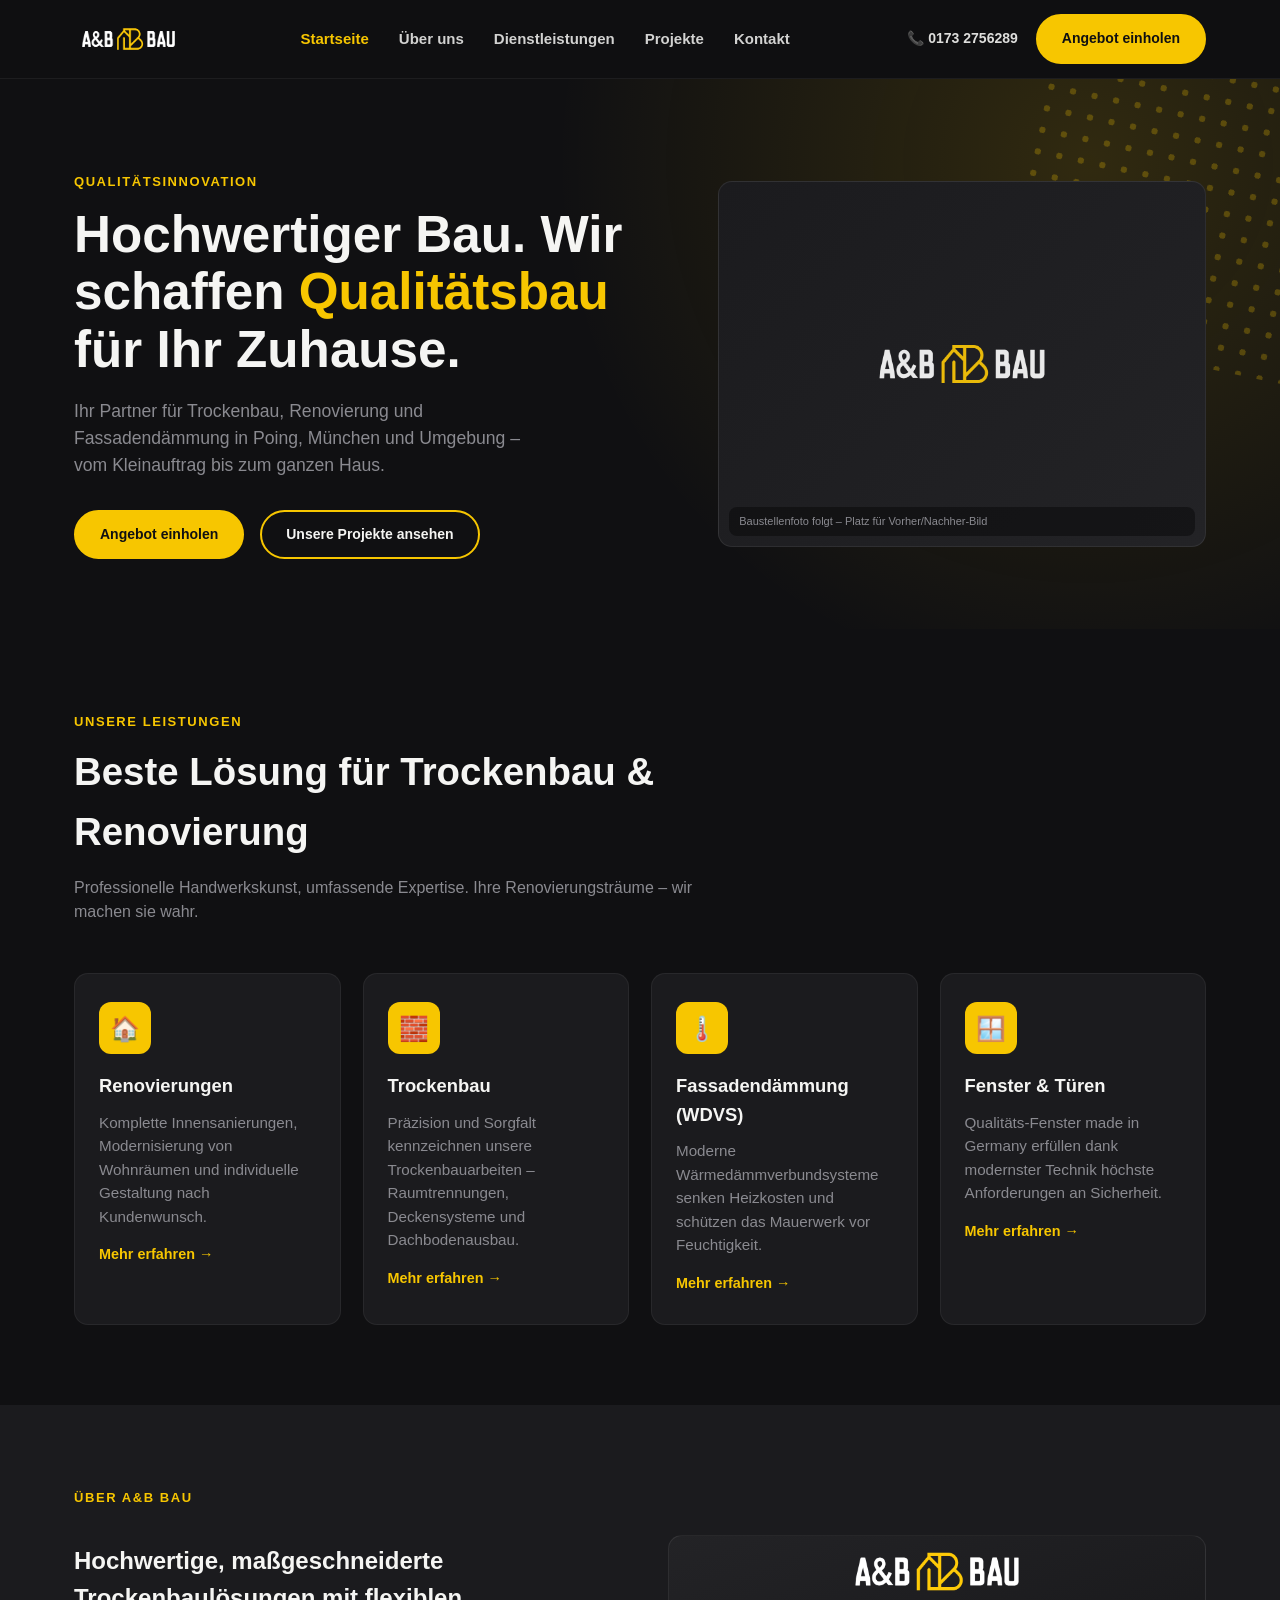
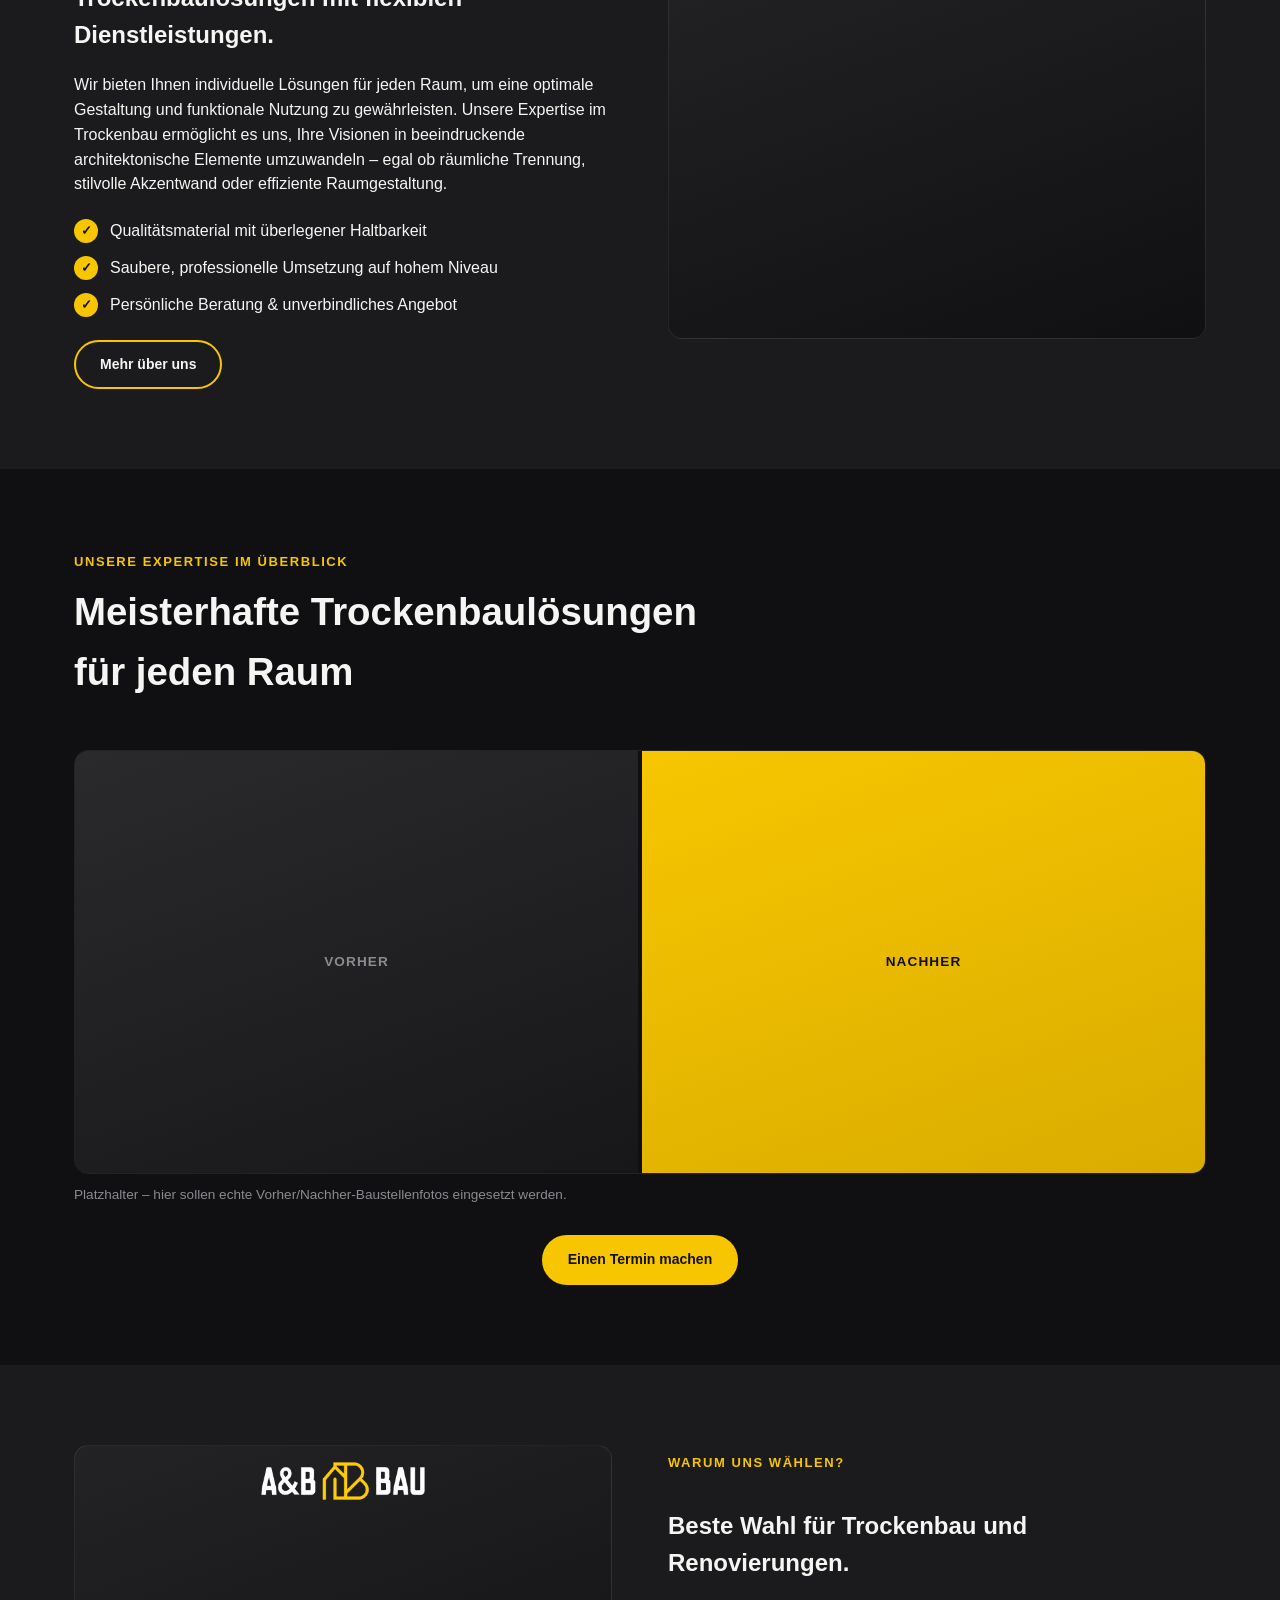
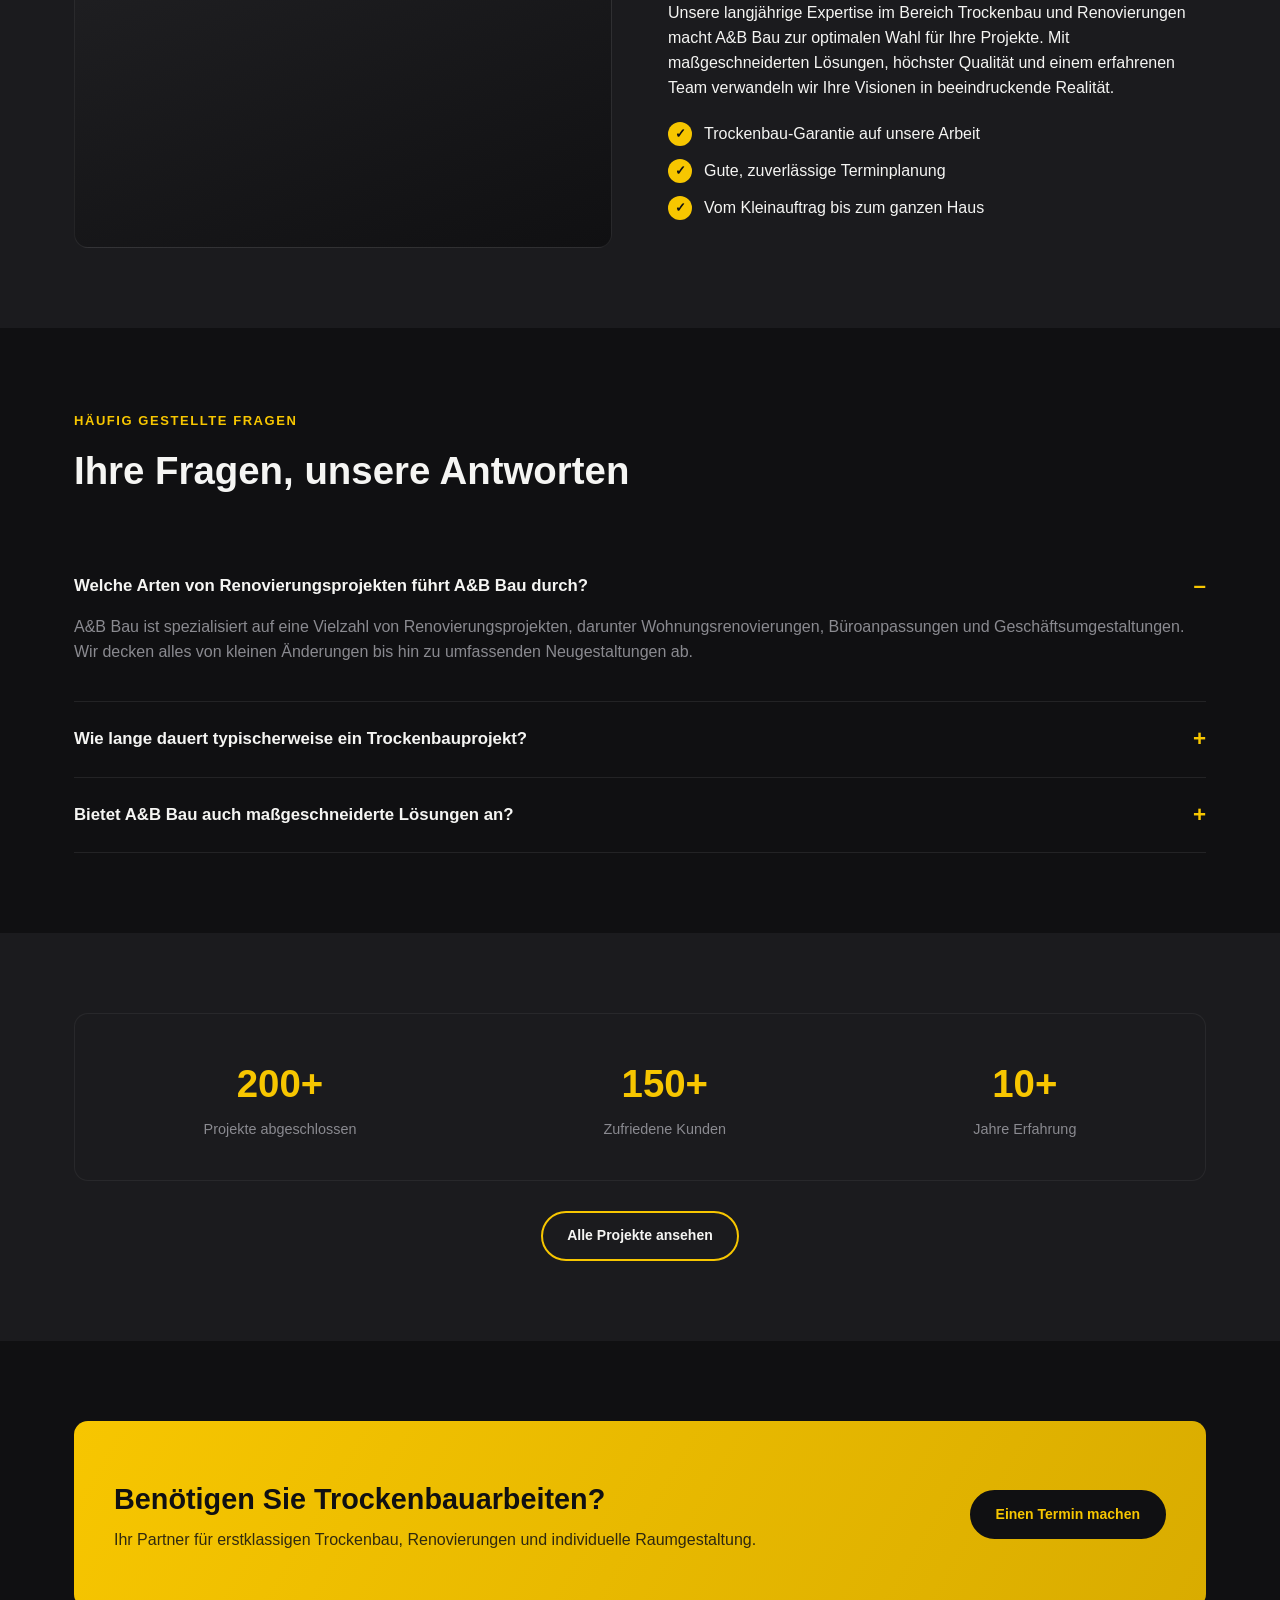
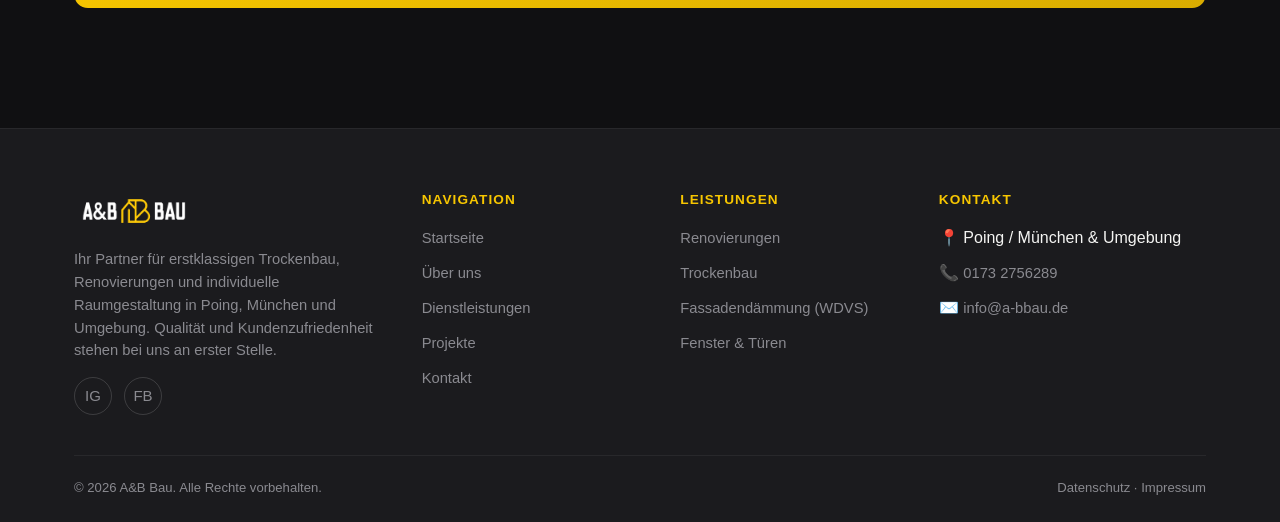
==== index.html @ 9ed43e57 "Initial website: A&B Bau relaunch (v1)" ====
<!DOCTYPE html>
<html lang="de">
<head>
<meta charset="UTF-8">
<meta name="viewport" content="width=device-width, initial-scale=1.0">
<title>A&amp;B Bau – Trockenbau, Renovierung &amp; Fassadendämmung in München &amp; Poing</title>
<meta name="description" content="A&B Bau ist Ihr Partner für Trockenbau, Renovierung und Fassadendämmung (WDVS) in Poing, München und Umgebung. Qualität, Erfahrung und zuverlässige Handwerksarbeit.">
<link rel="icon" href="assets/logo-dark.png">
<link rel="stylesheet" href="assets/style.css">
</head>
<body>

<header class="site-header">
  <div class="header-inner">
    <a class="brand" href="index.html">
      <img src="assets/logo-white.png" alt="A&B Bau Logo">
    </a>
    <nav class="main-nav">
      <a href="index.html" class="active">Startseite</a>
      <a href="ueber-uns.html">Über uns</a>
      <a href="dienstleistungen.html">Dienstleistungen</a>
      <a href="projekte.html">Projekte</a>
      <a href="kontakt.html">Kontakt</a>
    </nav>
    <div class="header-actions">
      <span class="header-phone">📞 0173 2756289</span>
      <a href="kontakt.html" class="btn btn-primary">Angebot einholen</a>
      <button class="nav-toggle" aria-label="Menü öffnen">☰</button>
    </div>
  </div>
</header>

<!-- Hero -->
<section class="hero">
  <div class="hero-dots"></div>
  <div class="container hero-grid">
    <div>
      <span class="eyebrow">Qualitätsinnovation</span>
      <h1>Hochwertiger Bau. Wir schaffen <span>Qualitätsbau</span> für Ihr Zuhause.</h1>
      <p class="lead">Ihr Partner für Trockenbau, Renovierung und Fassadendämmung in Poing, München und Umgebung – vom Kleinauftrag bis zum ganzen Haus.</p>
      <div class="hero-ctas">
        <a href="kontakt.html" class="btn btn-primary">Angebot einholen</a>
        <a href="projekte.html" class="btn btn-outline">Unsere Projekte ansehen</a>
      </div>
    </div>
    <div class="hero-visual">
      <img class="placeholder-icon" src="assets/logo-white.png" alt="A&B Bau">
      <div class="photo-note">Baustellenfoto folgt – Platz für Vorher/Nachher-Bild</div>
    </div>
  </div>
</section>

<!-- Leistungen -->
<section>
  <div class="container">
    <div class="section-head">
      <span class="eyebrow">Unsere Leistungen</span>
      <h2>Beste Lösung für Trockenbau &amp; Renovierung</h2>
      <p>Professionelle Handwerkskunst, umfassende Expertise. Ihre Renovierungsträume – wir machen sie wahr.</p>
    </div>
    <div class="services-grid">
      <div class="service-card">
        <div class="service-icon">🏠</div>
        <h3>Renovierungen</h3>
        <p>Komplette Innensanierungen, Modernisierung von Wohnräumen und individuelle Gestaltung nach Kundenwunsch.</p>
        <a href="dienstleistungen.html#renovierung">Mehr erfahren →</a>
      </div>
      <div class="service-card">
        <div class="service-icon">🧱</div>
        <h3>Trockenbau</h3>
        <p>Präzision und Sorgfalt kennzeichnen unsere Trockenbauarbeiten – Raumtrennungen, Deckensysteme und Dachbodenausbau.</p>
        <a href="dienstleistungen.html#trockenbau">Mehr erfahren →</a>
      </div>
      <div class="service-card">
        <div class="service-icon">🌡️</div>
        <h3>Fassadendämmung (WDVS)</h3>
        <p>Moderne Wärmedämmverbundsysteme senken Heizkosten und schützen das Mauerwerk vor Feuchtigkeit.</p>
        <a href="dienstleistungen.html#wdvs">Mehr erfahren →</a>
      </div>
      <div class="service-card">
        <div class="service-icon">🪟</div>
        <h3>Fenster &amp; Türen</h3>
        <p>Qualitäts-Fenster made in Germany erfüllen dank modernster Technik höchste Anforderungen an Sicherheit.</p>
        <a href="dienstleistungen.html#fenster-tueren">Mehr erfahren →</a>
      </div>
    </div>
  </div>
</section>

<!-- Über uns Teaser -->
<section class="alt">
  <div class="container split">
    <div>
      <span class="eyebrow">Über A&amp;B Bau</span>
      <h2>Hochwertige, maßgeschneiderte Trockenbaulösungen mit flexiblen Dienstleistungen.</h2>
      <p>Wir bieten Ihnen individuelle Lösungen für jeden Raum, um eine optimale Gestaltung und funktionale Nutzung zu gewährleisten. Unsere Expertise im Trockenbau ermöglicht es uns, Ihre Visionen in beeindruckende architektonische Elemente umzuwandeln – egal ob räumliche Trennung, stilvolle Akzentwand oder effiziente Raumgestaltung.</p>
      <ul class="checklist">
        <li>Qualitätsmaterial mit überlegener Haltbarkeit</li>
        <li>Saubere, professionelle Umsetzung auf hohem Niveau</li>
        <li>Persönliche Beratung &amp; unverbindliches Angebot</li>
      </ul>
      <a href="ueber-uns.html" class="btn btn-outline">Mehr über uns</a>
    </div>
    <div class="visual">
      <img class="placeholder-icon" style="width:36%;margin:auto;" src="assets/logo-white.png" alt="">
    </div>
  </div>
</section>

<!-- Expertise / Vorher-Nachher -->
<section>
  <div class="container">
    <div class="section-head">
      <span class="eyebrow">Unsere Expertise im Überblick</span>
      <h2>Meisterhafte Trockenbaulösungen für jeden Raum</h2>
    </div>
    <div class="before-after">
      <div class="ba-panel ba-before">Vorher</div>
      <div class="ba-panel ba-after">Nachher</div>
    </div>
    <p style="color:var(--abbau-gray); font-size:.85rem; margin-top:10px;">Platzhalter – hier sollen echte Vorher/Nachher-Baustellenfotos eingesetzt werden.</p>
    <div style="text-align:center; margin-top:30px;">
      <a href="kontakt.html" class="btn btn-primary">Einen Termin machen</a>
    </div>
  </div>
</section>

<!-- Warum uns wählen -->
<section class="alt">
  <div class="container split">
    <div class="visual">
      <img class="placeholder-icon" style="width:36%;margin:auto;" src="assets/logo-white.png" alt="">
    </div>
    <div>
      <span class="eyebrow">Warum uns wählen?</span>
      <h2>Beste Wahl für Trockenbau und Renovierungen.</h2>
      <p>Unsere langjährige Expertise im Bereich Trockenbau und Renovierungen macht A&amp;B Bau zur optimalen Wahl für Ihre Projekte. Mit maßgeschneiderten Lösungen, höchster Qualität und einem erfahrenen Team verwandeln wir Ihre Visionen in beeindruckende Realität.</p>
      <ul class="checklist">
        <li>Trockenbau-Garantie auf unsere Arbeit</li>
        <li>Gute, zuverlässige Terminplanung</li>
        <li>Vom Kleinauftrag bis zum ganzen Haus</li>
      </ul>
    </div>
  </div>
</section>

<!-- FAQ -->
<section>
  <div class="container">
    <div class="section-head">
      <span class="eyebrow">Häufig gestellte Fragen</span>
      <h2>Ihre Fragen, unsere Antworten</h2>
    </div>
    <details class="faq-item" open>
      <summary>Welche Arten von Renovierungsprojekten führt A&amp;B Bau durch?</summary>
      <p>A&amp;B Bau ist spezialisiert auf eine Vielzahl von Renovierungsprojekten, darunter Wohnungsrenovierungen, Büroanpassungen und Geschäftsumgestaltungen. Wir decken alles von kleinen Änderungen bis hin zu umfassenden Neugestaltungen ab.</p>
    </details>
    <details class="faq-item">
      <summary>Wie lange dauert typischerweise ein Trockenbauprojekt?</summary>
      <p>Die Dauer eines Trockenbauprojekts hängt von der Größe, Komplexität und den spezifischen Anforderungen ab. In der Regel können wir jedoch eine Schätzung der Zeitrahmen geben, nachdem wir Ihre Pläne und Vorstellungen besprochen haben.</p>
    </details>
    <details class="faq-item">
      <summary>Bietet A&amp;B Bau auch maßgeschneiderte Lösungen an?</summary>
      <p>Absolut. Bei A&amp;B Bau glauben wir an individuelle Lösungen, die den Bedürfnissen jedes Kunden gerecht werden. Unser erfahrenes Team arbeitet eng mit Ihnen zusammen, um Pläne zu entwickeln, die Ihren Vorstellungen und Anforderungen entsprechen.</p>
    </details>
  </div>
</section>

<!-- Stats -->
<section class="alt">
  <div class="container">
    <div class="stats-bar">
      <div class="stat"><div class="num">200+</div><div class="label">Projekte abgeschlossen</div></div>
      <div class="stat"><div class="num">150+</div><div class="label">Zufriedene Kunden</div></div>
      <div class="stat"><div class="num">10+</div><div class="label">Jahre Erfahrung</div></div>
    </div>
    <div style="text-align:center; margin-top:30px;">
      <a href="projekte.html" class="btn btn-outline">Alle Projekte ansehen</a>
    </div>
  </div>
</section>

<!-- CTA Banner -->
<section>
  <div class="container">
    <div class="cta-banner">
      <div>
        <h2>Benötigen Sie Trockenbauarbeiten?</h2>
        <p>Ihr Partner für erstklassigen Trockenbau, Renovierungen und individuelle Raumgestaltung.</p>
      </div>
      <a href="kontakt.html" class="btn btn-primary">Einen Termin machen</a>
    </div>
  </div>
</section>

<footer class="site-footer">
  <div class="container">
    <div class="footer-grid">
      <div>
        <img src="assets/logo-white.png" alt="A&B Bau" style="height:44px; margin-bottom:14px;">
        <p>Ihr Partner für erstklassigen Trockenbau, Renovierungen und individuelle Raumgestaltung in Poing, München und Umgebung. Qualität und Kundenzufriedenheit stehen bei uns an erster Stelle.</p>
        <div class="social-icons">
          <a href="https://www.instagram.com/_abbau/" target="_blank" rel="noopener" aria-label="Instagram">IG</a>
          <a href="#" target="_blank" rel="noopener" aria-label="Facebook">FB</a>
        </div>
      </div>
      <div>
        <h4>Navigation</h4>
        <ul>
          <li><a href="index.html">Startseite</a></li>
          <li><a href="ueber-uns.html">Über uns</a></li>
          <li><a href="dienstleistungen.html">Dienstleistungen</a></li>
          <li><a href="projekte.html">Projekte</a></li>
          <li><a href="kontakt.html">Kontakt</a></li>
        </ul>
      </div>
      <div>
        <h4>Leistungen</h4>
        <ul>
          <li><a href="dienstleistungen.html#renovierung">Renovierungen</a></li>
          <li><a href="dienstleistungen.html#trockenbau">Trockenbau</a></li>
          <li><a href="dienstleistungen.html#wdvs">Fassadendämmung (WDVS)</a></li>
          <li><a href="dienstleistungen.html#fenster-tueren">Fenster &amp; Türen</a></li>
        </ul>
      </div>
      <div>
        <h4>Kontakt</h4>
        <ul>
          <li>📍 Poing / München &amp; Umgebung</li>
          <li>📞 <a href="tel:01732756289">0173 2756289</a></li>
          <li>✉️ <a href="mailto:info@a-bbau.de">info@a-bbau.de</a></li>
        </ul>
      </div>
    </div>
    <div class="footer-bottom">
      <span>© 2026 A&amp;B Bau. Alle Rechte vorbehalten.</span>
      <span><a href="datenschutz.html">Datenschutz</a> · <a href="impressum.html">Impressum</a></span>
    </div>
  </div>
</footer>

<script src="assets/main.js"></script>
</body>
</html>
---- assets/style.css ----
/* A&B Bau – Website Stylesheet
   Farbwelt orientiert an Logo & Instagram (@_abbau): Anthrazit/Schwarz + Gelb */

:root {
  --abbau-yellow: #f7c600;
  --abbau-yellow-dark: #d9ac00;
  --abbau-black: #101012;
  --abbau-charcoal: #1b1b1e;
  --abbau-charcoal-2: #232326;
  --abbau-gray: #8a8a90;
  --abbau-white: #f5f5f3;
  --radius: 14px;
  --maxw: 1180px;
  font-size: 16px;
}

* { box-sizing: border-box; }

html { scroll-behavior: smooth; }

body {
  margin: 0;
  background: var(--abbau-black);
  color: var(--abbau-white);
  font-family: "Helvetica Neue", Arial, "Segoe UI", sans-serif;
  line-height: 1.55;
  -webkit-font-smoothing: antialiased;
}

img { max-width: 100%; display: block; }

a { color: inherit; text-decoration: none; }

.container {
  max-width: var(--maxw);
  margin: 0 auto;
  padding: 0 24px;
}

/* ---------- Header ---------- */
header.site-header {
  position: sticky;
  top: 0;
  z-index: 50;
  background: rgba(16, 16, 18, 0.92);
  backdrop-filter: blur(8px);
  border-bottom: 1px solid rgba(255,255,255,0.06);
}

.header-inner {
  display: flex;
  align-items: center;
  justify-content: space-between;
  padding: 14px 24px;
  max-width: var(--maxw);
  margin: 0 auto;
}

.brand { display: flex; align-items: center; gap: 10px; }
.brand img { height: 40px; width: auto; }

nav.main-nav { display: flex; align-items: center; gap: 30px; }
nav.main-nav a {
  font-size: 15px;
  font-weight: 600;
  color: var(--abbau-white);
  opacity: 0.85;
  transition: opacity .15s, color .15s;
}
nav.main-nav a:hover, nav.main-nav a.active { opacity: 1; color: var(--abbau-yellow); }

.header-actions { display: flex; align-items: center; gap: 18px; }
.header-phone { font-weight: 700; font-size: 14px; color: var(--abbau-white); opacity: .9; }

.btn {
  display: inline-flex;
  align-items: center;
  justify-content: center;
  gap: 8px;
  padding: 12px 24px;
  border-radius: 999px;
  font-weight: 700;
  font-size: 14px;
  border: 2px solid var(--abbau-yellow);
  cursor: pointer;
  transition: transform .15s ease, background .15s ease, color .15s ease;
  white-space: nowrap;
}
.btn-primary { background: var(--abbau-yellow); color: var(--abbau-black); }
.btn-primary:hover { background: var(--abbau-yellow-dark); transform: translateY(-1px); }
.btn-outline { background: transparent; color: var(--abbau-white); }
.btn-outline:hover { background: var(--abbau-yellow); color: var(--abbau-black); }

.nav-toggle {
  display: none;
  background: none;
  border: none;
  color: var(--abbau-white);
  font-size: 26px;
  cursor: pointer;
}

/* ---------- Hero ---------- */
.hero {
  position: relative;
  padding: 90px 0 70px;
  overflow: hidden;
  background:
    radial-gradient(circle at 85% 15%, rgba(247,198,0,0.14), transparent 45%),
    var(--abbau-black);
}
.hero-dots {
  position: absolute;
  right: -60px; top: -40px;
  width: 320px; height: 320px;
  background-image: radial-gradient(var(--abbau-yellow) 3px, transparent 3.5px);
  background-size: 22px 22px;
  opacity: 0.25;
  transform: rotate(12deg);
  pointer-events: none;
}
.hero-grid {
  display: grid;
  grid-template-columns: 1.1fr 0.9fr;
  gap: 48px;
  align-items: center;
}
.eyebrow {
  display: inline-block;
  color: var(--abbau-yellow);
  font-weight: 800;
  letter-spacing: .12em;
  font-size: 13px;
  text-transform: uppercase;
  margin-bottom: 14px;
}
.hero h1 {
  font-size: clamp(2.1rem, 4vw, 3.2rem);
  line-height: 1.12;
  margin: 0 0 20px;
  font-weight: 800;
}
.hero h1 span { color: var(--abbau-yellow); }
.hero p.lead { font-size: 1.1rem; color: var(--abbau-gray); max-width: 46ch; margin-bottom: 30px; }
.hero-ctas { display: flex; gap: 16px; flex-wrap: wrap; }

.hero-visual {
  position: relative;
  border-radius: var(--radius);
  overflow: hidden;
  aspect-ratio: 4/3;
  background: linear-gradient(135deg, var(--abbau-charcoal), var(--abbau-charcoal-2));
  border: 1px solid rgba(255,255,255,0.08);
  display: flex;
  align-items: center;
  justify-content: center;
}
.hero-visual .placeholder-icon { width: 40%; opacity: .9; }
.photo-note {
  position: absolute;
  bottom: 10px; left: 10px; right: 10px;
  font-size: 11px;
  color: var(--abbau-gray);
  background: rgba(0,0,0,0.4);
  padding: 6px 10px;
  border-radius: 8px;
}

/* ---------- Sections ---------- */
section { padding: 80px 0; }
section.alt { background: var(--abbau-charcoal); }
.section-head { max-width: 640px; margin-bottom: 48px; }
.section-head .eyebrow { margin-bottom: 10px; }
.section-head h2 { font-size: clamp(1.7rem, 3vw, 2.4rem); margin: 0 0 14px; font-weight: 800; }
.section-head p { color: var(--abbau-gray); margin: 0; }

/* ---------- Leistungs-Kacheln ---------- */
.services-grid {
  display: grid;
  grid-template-columns: repeat(4, 1fr);
  gap: 22px;
}
.service-card {
  background: var(--abbau-charcoal);
  border: 1px solid rgba(255,255,255,0.06);
  border-radius: var(--radius);
  padding: 28px 24px;
  transition: transform .18s ease, border-color .18s ease;
}
.service-card:hover { transform: translateY(-4px); border-color: var(--abbau-yellow); }
.service-icon {
  width: 52px; height: 52px;
  border-radius: 12px;
  background: var(--abbau-yellow);
  display: flex; align-items: center; justify-content: center;
  font-size: 24px; margin-bottom: 18px; color: var(--abbau-black); font-weight: 800;
}
.service-card h3 { margin: 0 0 10px; font-size: 1.15rem; }
.service-card p { color: var(--abbau-gray); font-size: .95rem; margin: 0 0 14px; }
.service-card a { color: var(--abbau-yellow); font-weight: 700; font-size: .9rem; }

/* ---------- Stats ---------- */
.stats-bar {
  display: flex;
  justify-content: space-around;
  flex-wrap: wrap;
  gap: 30px;
  background: var(--abbau-charcoal);
  border-radius: var(--radius);
  padding: 40px 20px;
  border: 1px solid rgba(255,255,255,0.06);
}
.stat { text-align: center; }
.stat .num { font-size: 2.4rem; font-weight: 800; color: var(--abbau-yellow); }
.stat .label { color: var(--abbau-gray); font-size: .9rem; margin-top: 4px; }

/* ---------- Über uns / Feature split ---------- */
.split {
  display: grid;
  grid-template-columns: 1fr 1fr;
  gap: 56px;
  align-items: center;
}
.split .visual {
  border-radius: var(--radius);
  aspect-ratio: 4/3;
  background: linear-gradient(160deg, var(--abbau-charcoal-2), var(--abbau-black));
  border: 1px solid rgba(255,255,255,0.08);
  position: relative;
  overflow: hidden;
}
.checklist { list-style: none; padding: 0; margin: 22px 0; }
.checklist li {
  display: flex; align-items: flex-start; gap: 12px;
  margin-bottom: 12px; color: var(--abbau-white);
}
.checklist li::before {
  content: "✓";
  flex-shrink: 0;
  width: 24px; height: 24px;
  border-radius: 50%;
  background: var(--abbau-yellow);
  color: var(--abbau-black);
  font-weight: 800;
  font-size: 13px;
  display: flex; align-items: center; justify-content: center;
}

/* ---------- Before / After ---------- */
.before-after {
  display: grid;
  grid-template-columns: 1fr 1fr;
  gap: 4px;
  border-radius: var(--radius);
  overflow: hidden;
  border: 1px solid rgba(255,255,255,0.08);
}
.ba-panel {
  aspect-ratio: 4/3;
  display: flex; align-items: center; justify-content: center;
  position: relative;
  font-weight: 800;
  letter-spacing: .08em;
  text-transform: uppercase;
  font-size: .85rem;
}
.ba-before { background: linear-gradient(160deg, #2a2a2d, #17171a); color: var(--abbau-gray); }
.ba-after { background: linear-gradient(160deg, var(--abbau-yellow), var(--abbau-yellow-dark)); color: var(--abbau-black); }

/* ---------- FAQ ---------- */
.faq-item {
  border-bottom: 1px solid rgba(255,255,255,0.08);
  padding: 20px 0;
}
.faq-item summary {
  cursor: pointer;
  font-weight: 700;
  font-size: 1.05rem;
  display: flex;
  justify-content: space-between;
  align-items: center;
  list-style: none;
}
.faq-item summary::-webkit-details-marker { display: none; }
.faq-item summary::after { content: "+"; color: var(--abbau-yellow); font-size: 1.4rem; }
.faq-item[open] summary::after { content: "–"; }
.faq-item p { color: var(--abbau-gray); margin-top: 12px; }

/* ---------- CTA banner ---------- */
.cta-banner {
  background: linear-gradient(120deg, var(--abbau-yellow), var(--abbau-yellow-dark));
  color: var(--abbau-black);
  border-radius: var(--radius);
  padding: 56px 40px;
  display: flex;
  justify-content: space-between;
  align-items: center;
  flex-wrap: wrap;
  gap: 24px;
}
.cta-banner h2 { margin: 0 0 6px; font-size: 1.8rem; }
.cta-banner p { margin: 0; opacity: .85; }
.cta-banner .btn { border-color: var(--abbau-black); }
.cta-banner .btn-primary { background: var(--abbau-black); color: var(--abbau-yellow); }

/* ---------- Projekte / Gallery ---------- */
.gallery-grid {
  display: grid;
  grid-template-columns: repeat(3, 1fr);
  gap: 16px;
}
.gallery-item {
  aspect-ratio: 1/1;
  border-radius: 10px;
  background: linear-gradient(150deg, var(--abbau-charcoal-2), var(--abbau-black));
  border: 1px solid rgba(255,255,255,0.07);
  display: flex; align-items: center; justify-content: center;
  color: var(--abbau-gray);
  font-size: .8rem;
  text-align: center;
  padding: 12px;
}

/* ---------- Form / Kontakt ---------- */
.contact-grid { display: grid; grid-template-columns: 1fr 1fr; gap: 48px; }
.contact-info-card {
  background: var(--abbau-charcoal);
  border: 1px solid rgba(255,255,255,0.07);
  border-radius: var(--radius);
  padding: 30px;
}
.contact-info-card .row { display: flex; gap: 14px; margin-bottom: 20px; }
.contact-info-card .row .ico {
  width: 40px; height: 40px; border-radius: 10px; background: var(--abbau-yellow);
  display: flex; align-items: center; justify-content: center; color: var(--abbau-black); font-weight: 800; flex-shrink:0;
}
form.contact-form { display: grid; gap: 16px; }
form.contact-form input, form.contact-form textarea {
  width: 100%;
  background: var(--abbau-charcoal);
  border: 1px solid rgba(255,255,255,0.12);
  border-radius: 10px;
  padding: 14px 16px;
  color: var(--abbau-white);
  font-family: inherit;
  font-size: .95rem;
}
form.contact-form input:focus, form.contact-form textarea:focus {
  outline: none; border-color: var(--abbau-yellow);
}
form.contact-form label { font-size: .85rem; color: var(--abbau-gray); margin-bottom: 4px; display: block; }

/* ---------- Footer ---------- */
footer.site-footer {
  background: var(--abbau-charcoal);
  border-top: 1px solid rgba(255,255,255,0.06);
  padding: 60px 0 24px;
  margin-top: 40px;
}
.footer-grid {
  display: grid;
  grid-template-columns: 1.4fr 1fr 1fr 1.2fr;
  gap: 36px;
  margin-bottom: 40px;
}
.footer-grid h4 { color: var(--abbau-yellow); font-size: .85rem; text-transform: uppercase; letter-spacing: .08em; margin: 0 0 16px; }
.footer-grid a, .footer-grid p { color: var(--abbau-gray); font-size: .92rem; }
.footer-grid ul { list-style: none; padding: 0; margin: 0; display: grid; gap: 10px; }
.footer-grid ul a:hover { color: var(--abbau-yellow); }
.footer-bottom {
  border-top: 1px solid rgba(255,255,255,0.06);
  padding-top: 22px;
  display: flex; justify-content: space-between; flex-wrap: wrap; gap: 10px;
  color: var(--abbau-gray); font-size: .82rem;
}
.footer-bottom a:hover { color: var(--abbau-yellow); }
.social-icons { display: flex; gap: 12px; margin-top: 14px; }
.social-icons a {
  width: 38px; height: 38px; border-radius: 50%;
  border: 1px solid rgba(255,255,255,0.15);
  display: flex; align-items: center; justify-content: center;
  font-size: 15px;
}
.social-icons a:hover { background: var(--abbau-yellow); color: var(--abbau-black); border-color: var(--abbau-yellow); }

/* ---------- Page hero (subpages) ---------- */
.page-hero {
  padding: 60px 0 40px;
  background: var(--abbau-charcoal);
  border-bottom: 1px solid rgba(255,255,255,0.06);
}
.page-hero .eyebrow { margin-bottom: 10px; }
.page-hero h1 { font-size: clamp(1.9rem, 3.4vw, 2.6rem); margin: 0; }
.breadcrumb { color: var(--abbau-gray); font-size: .85rem; margin-top: 10px; }
.breadcrumb a:hover { color: var(--abbau-yellow); }

/* ---------- Responsive ---------- */
@media (max-width: 980px) {
  .hero-grid, .split, .contact-grid { grid-template-columns: 1fr; }
  .services-grid { grid-template-columns: repeat(2, 1fr); }
  .footer-grid { grid-template-columns: 1fr 1fr; }
  .gallery-grid { grid-template-columns: repeat(2, 1fr); }
}
@media (max-width: 720px) {
  nav.main-nav, .header-phone { display: none; }
  .nav-toggle { display: block; }
  .services-grid { grid-template-columns: 1fr; }
  .footer-grid { grid-template-columns: 1fr; }
  .stats-bar { flex-direction: column; }
  .cta-banner { flex-direction: column; align-items: flex-start; }
  .gallery-grid { grid-template-columns: 1fr 1fr; }
}

nav.main-nav.open {
  display: flex;
  flex-direction: column;
  position: absolute;
  top: 100%; left: 0; right: 0;
  background: var(--abbau-black);
  padding: 20px 24px;
  border-bottom: 1px solid rgba(255,255,255,0.08);
}
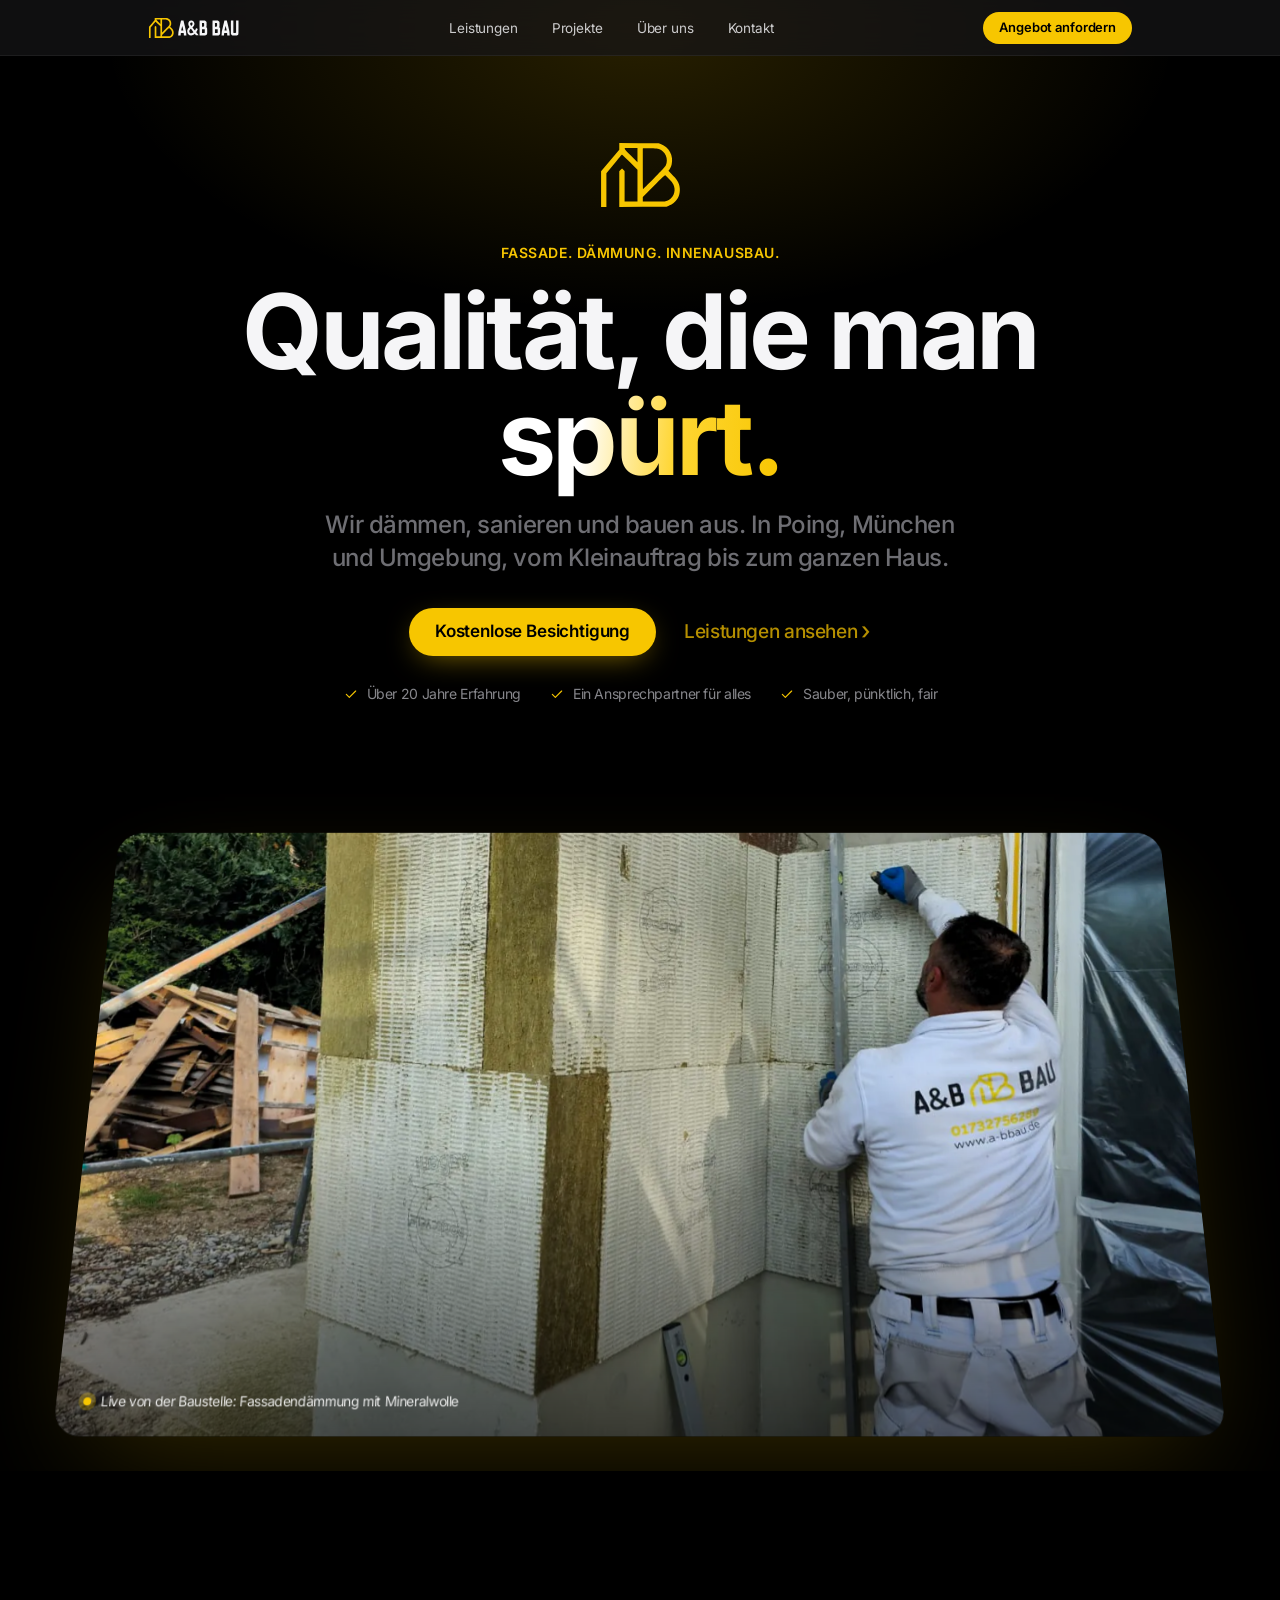
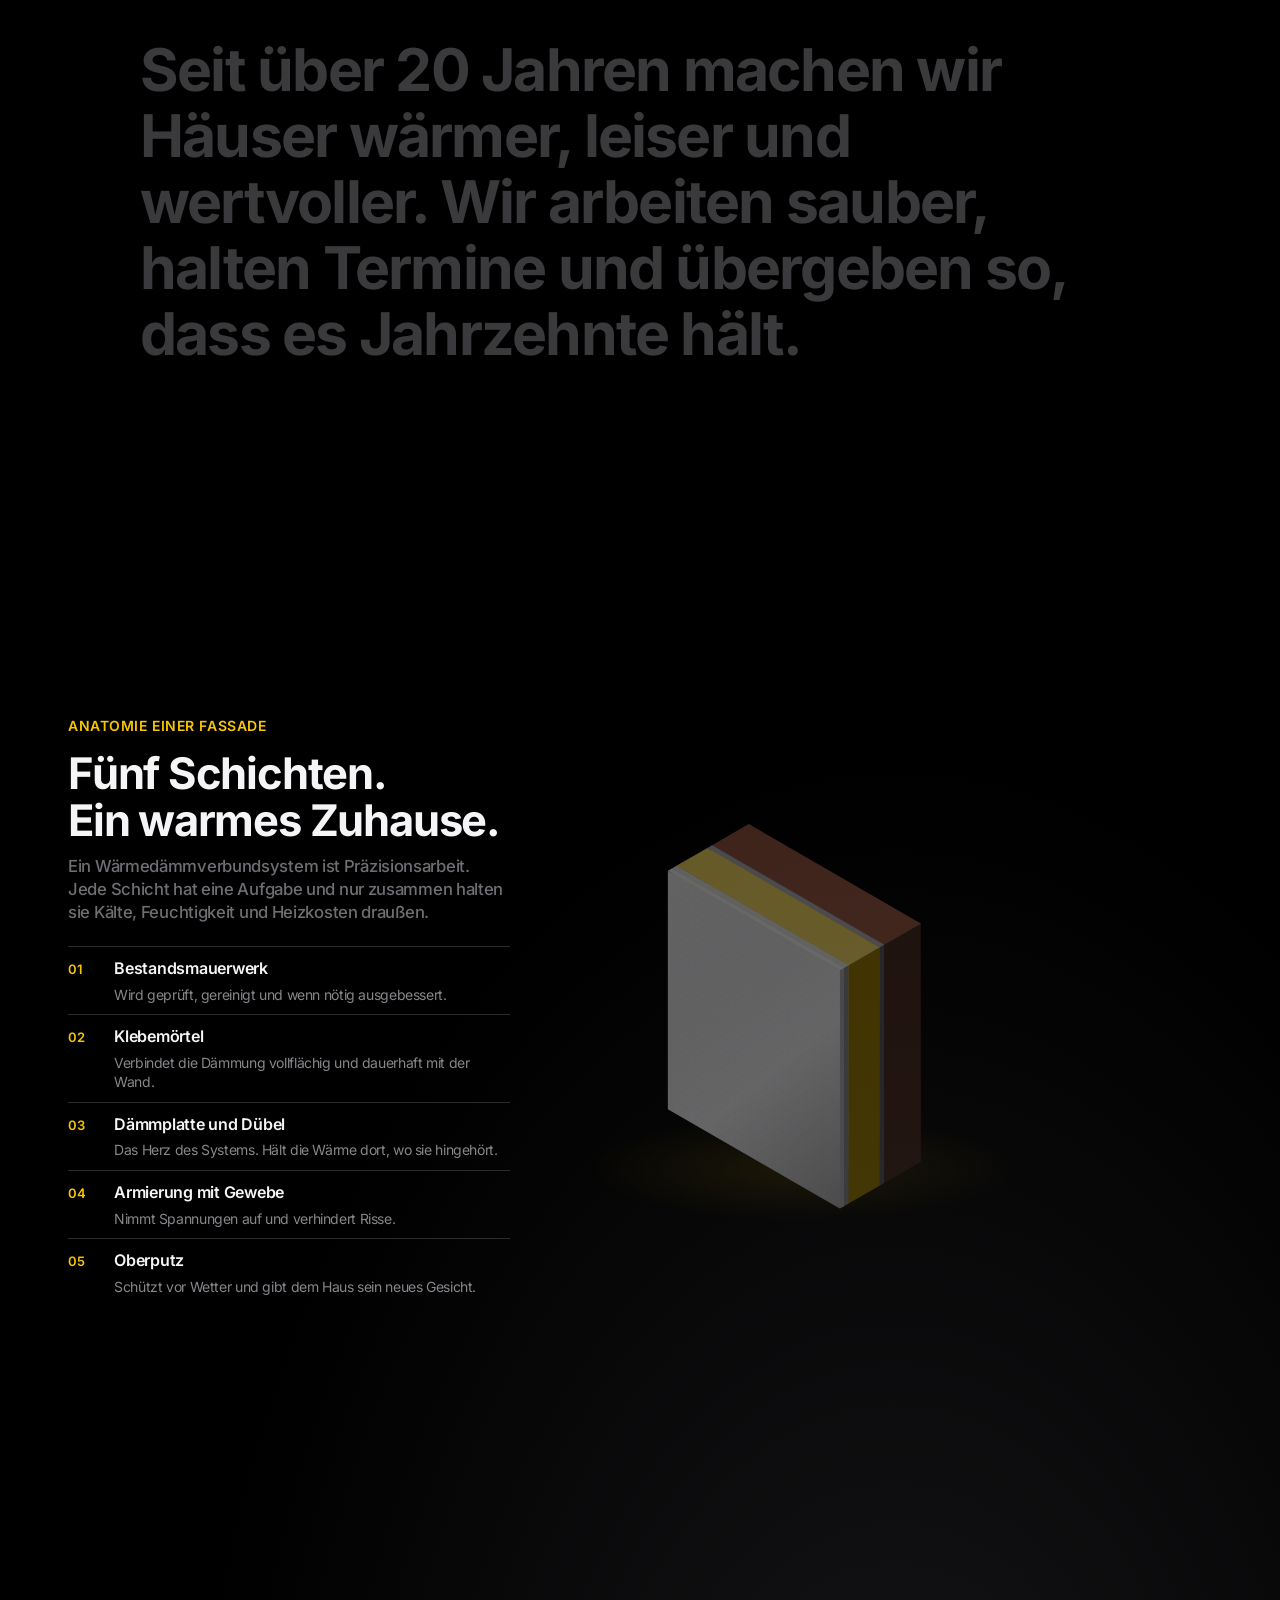
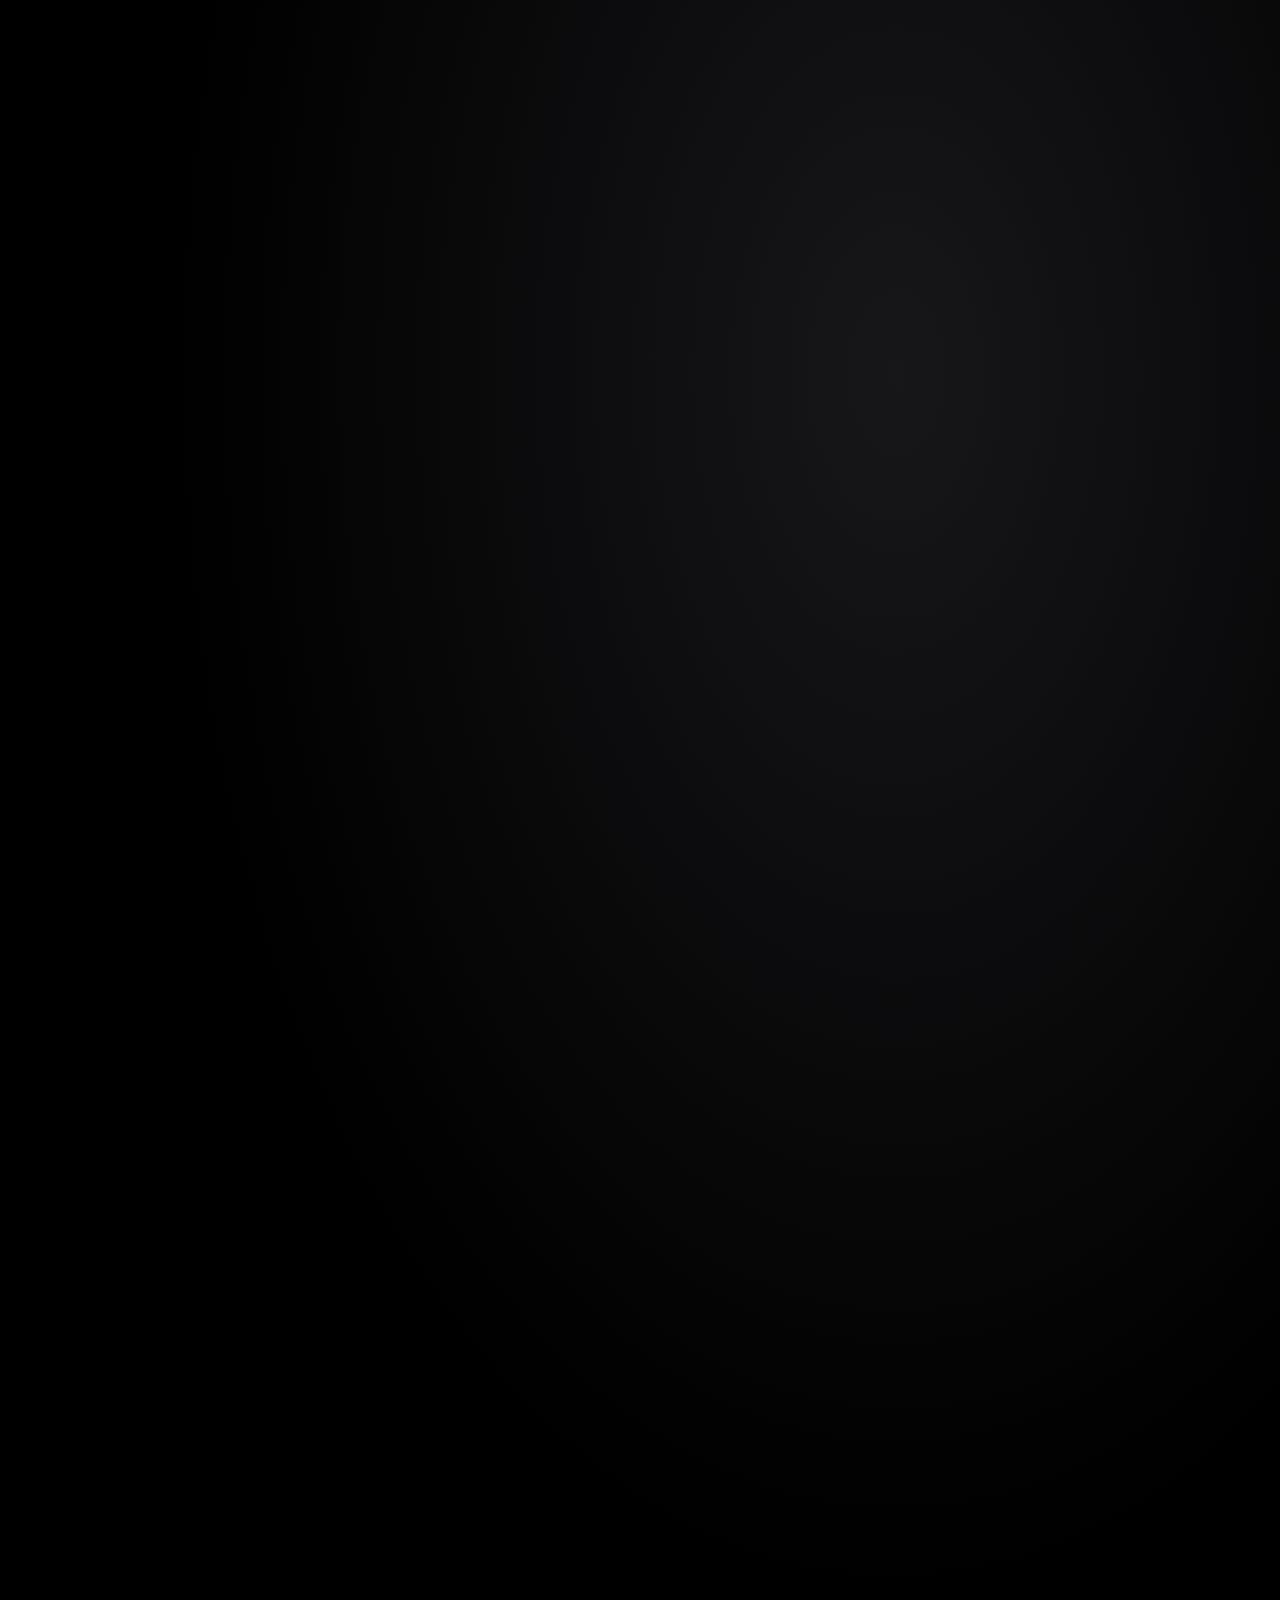
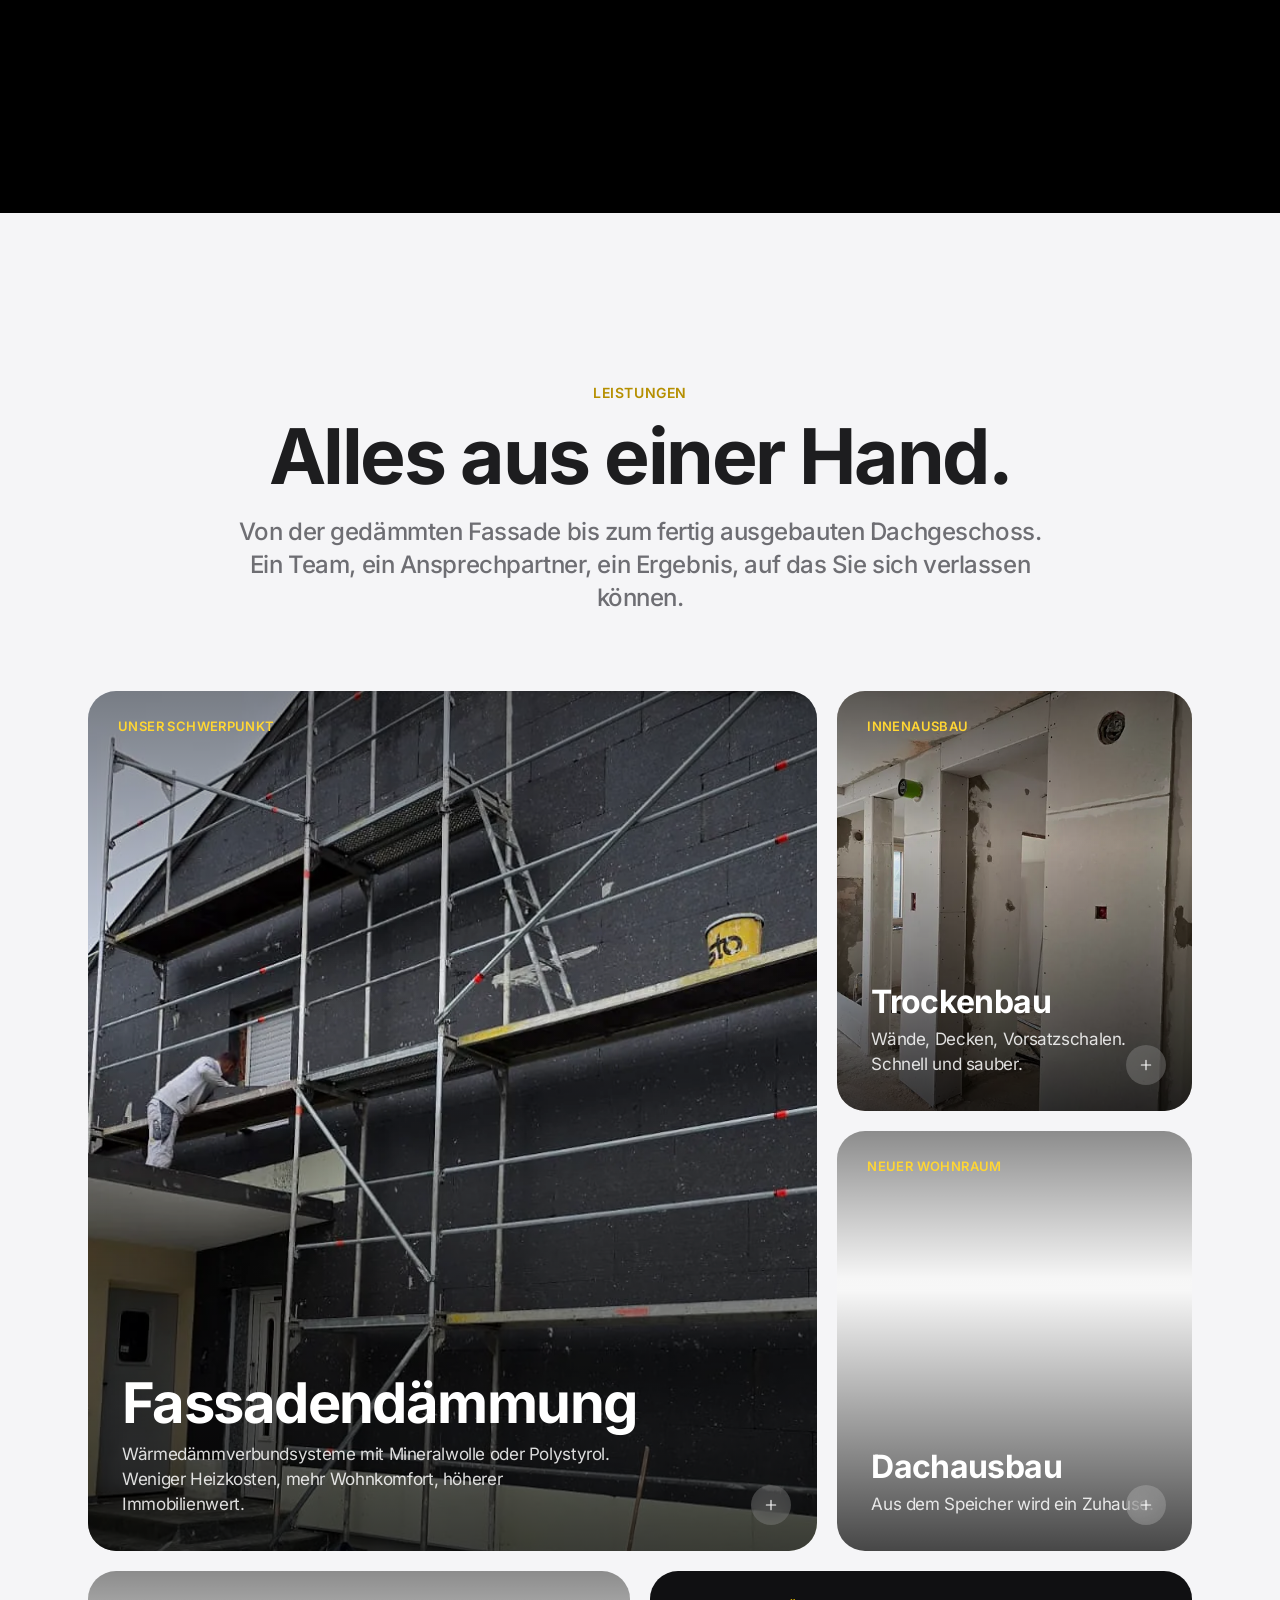
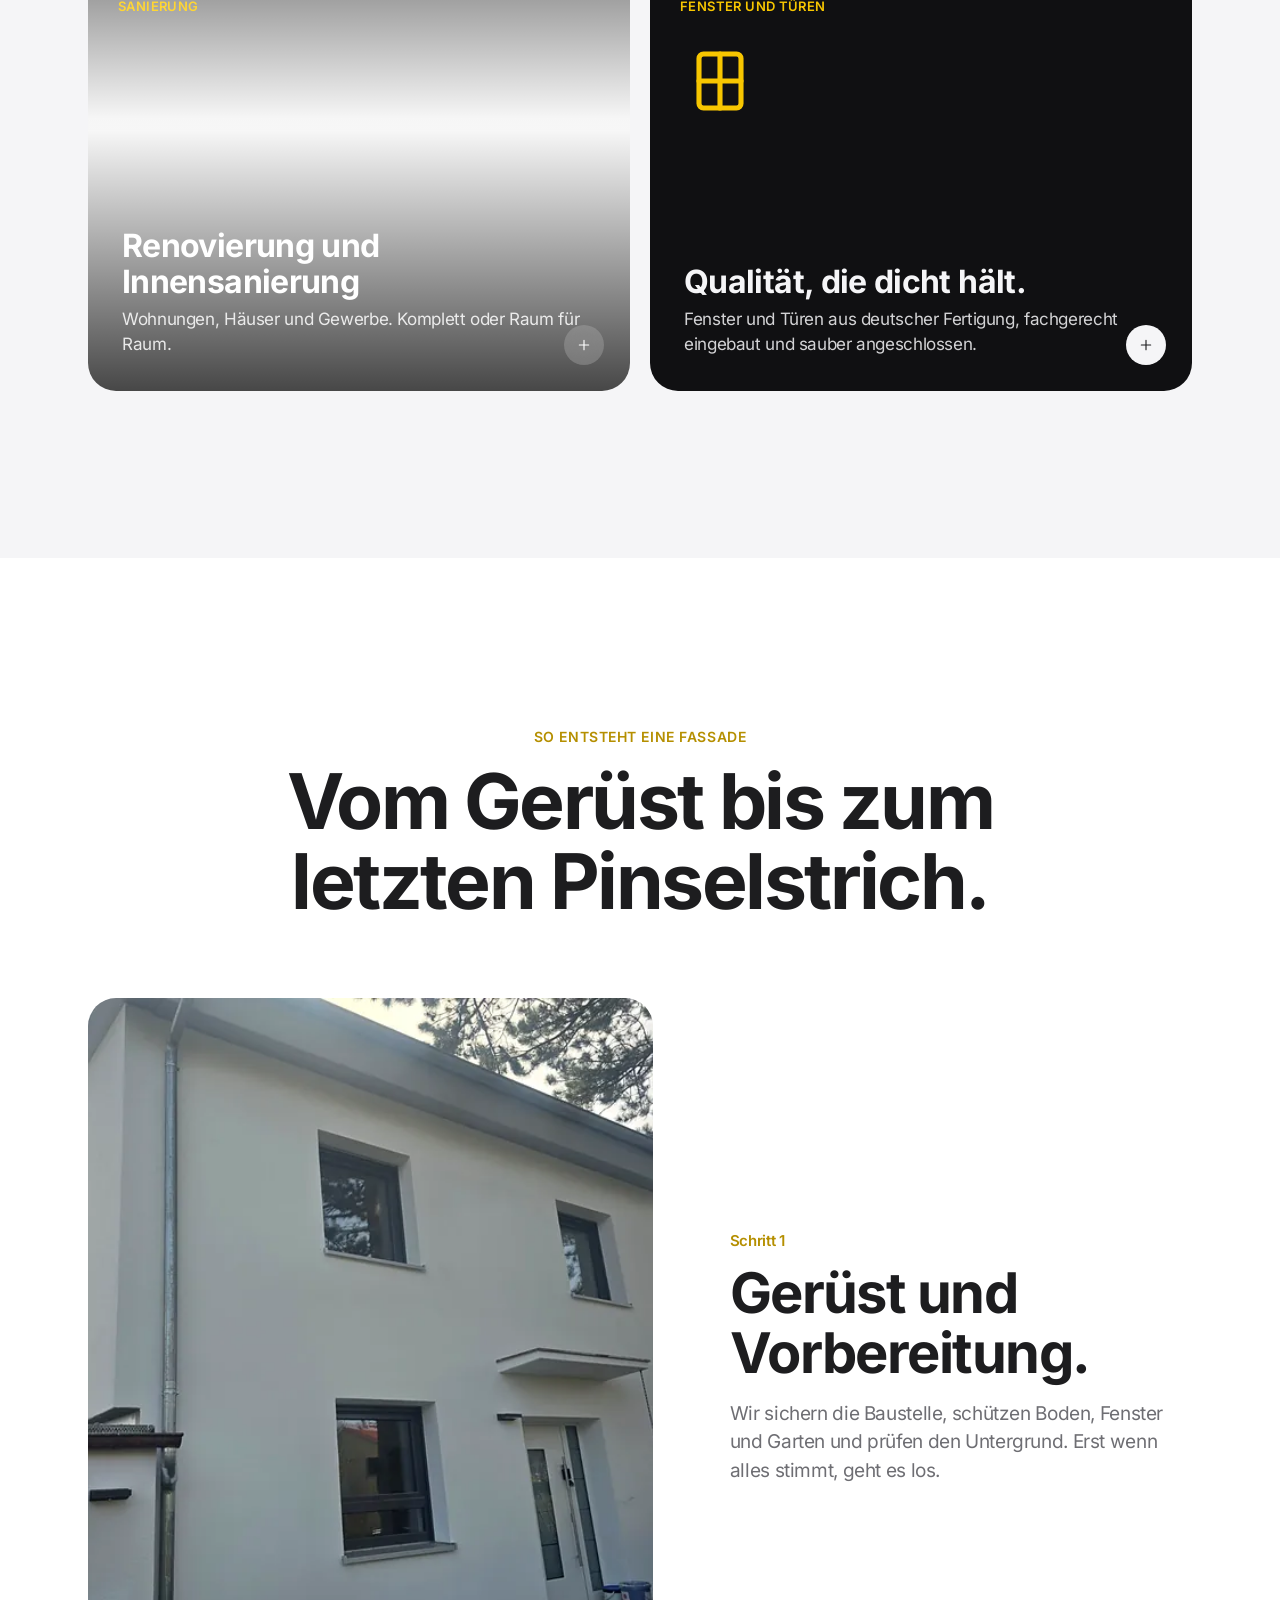
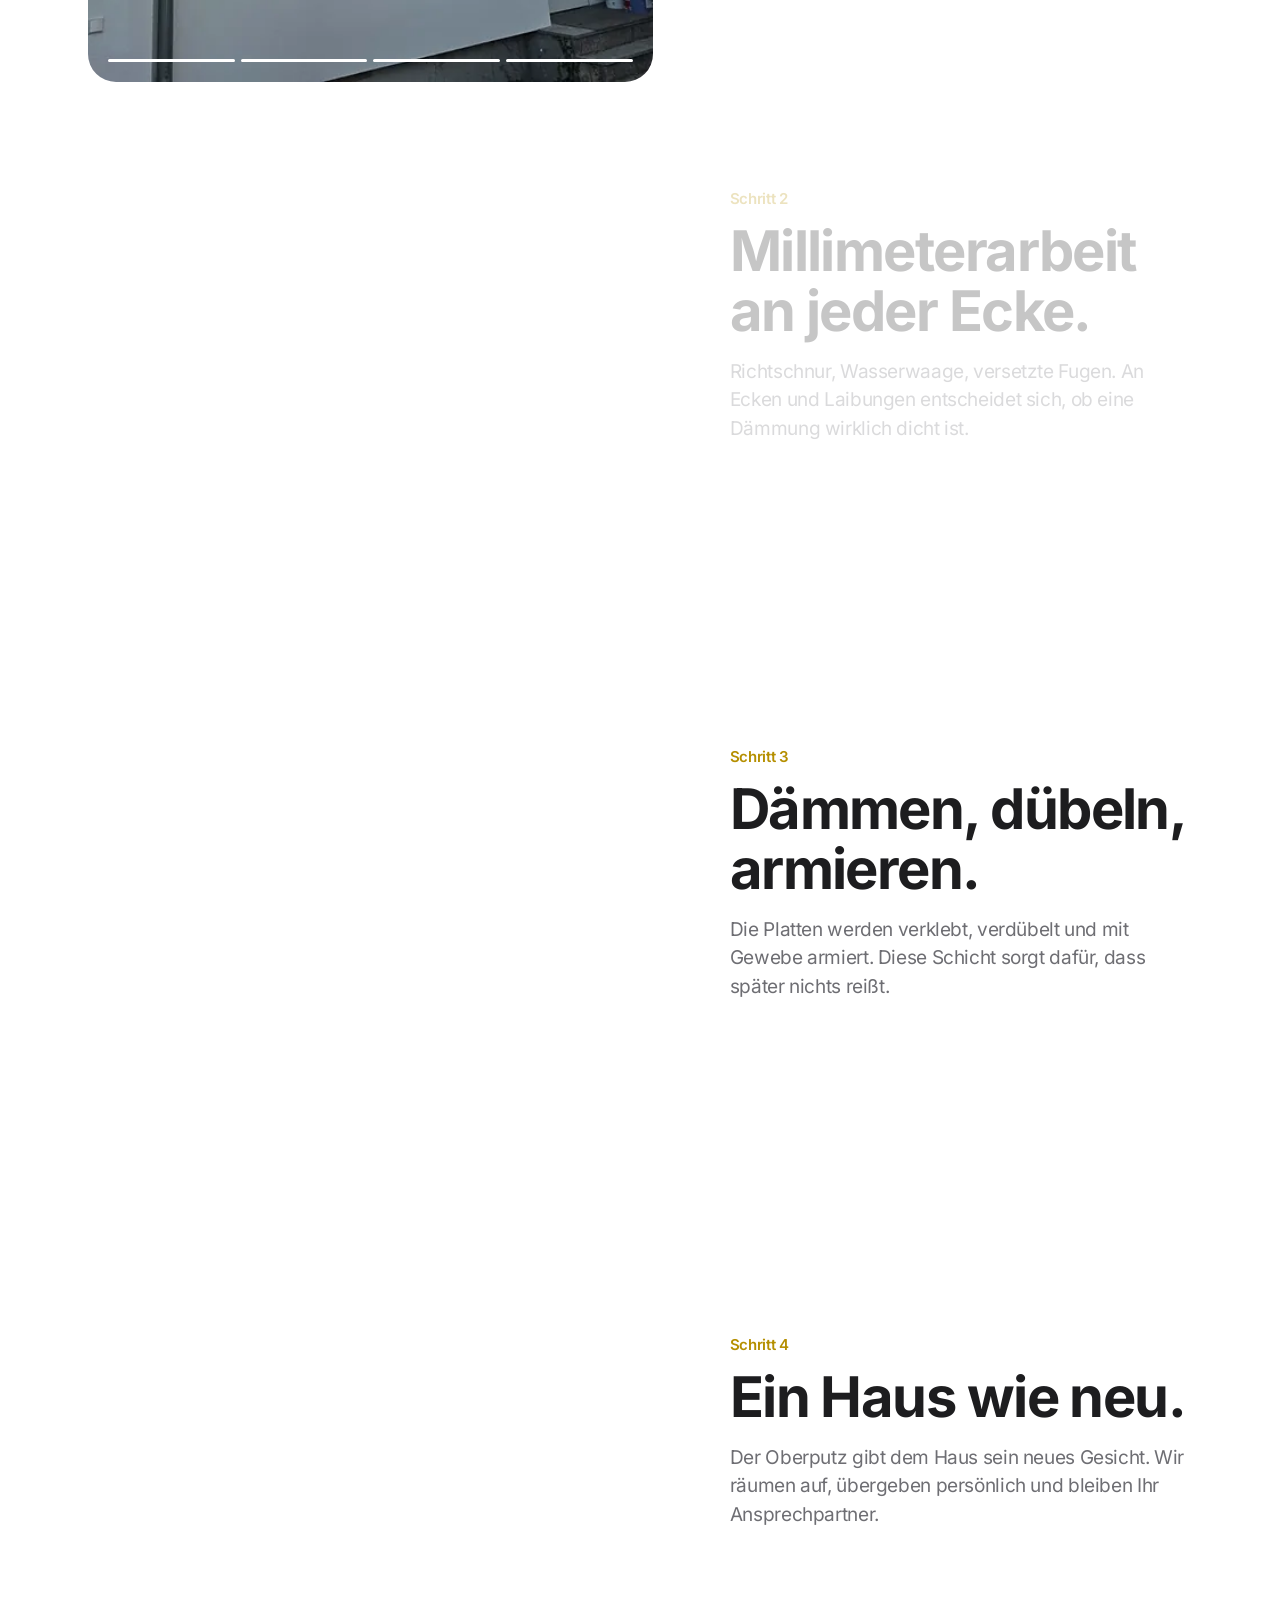
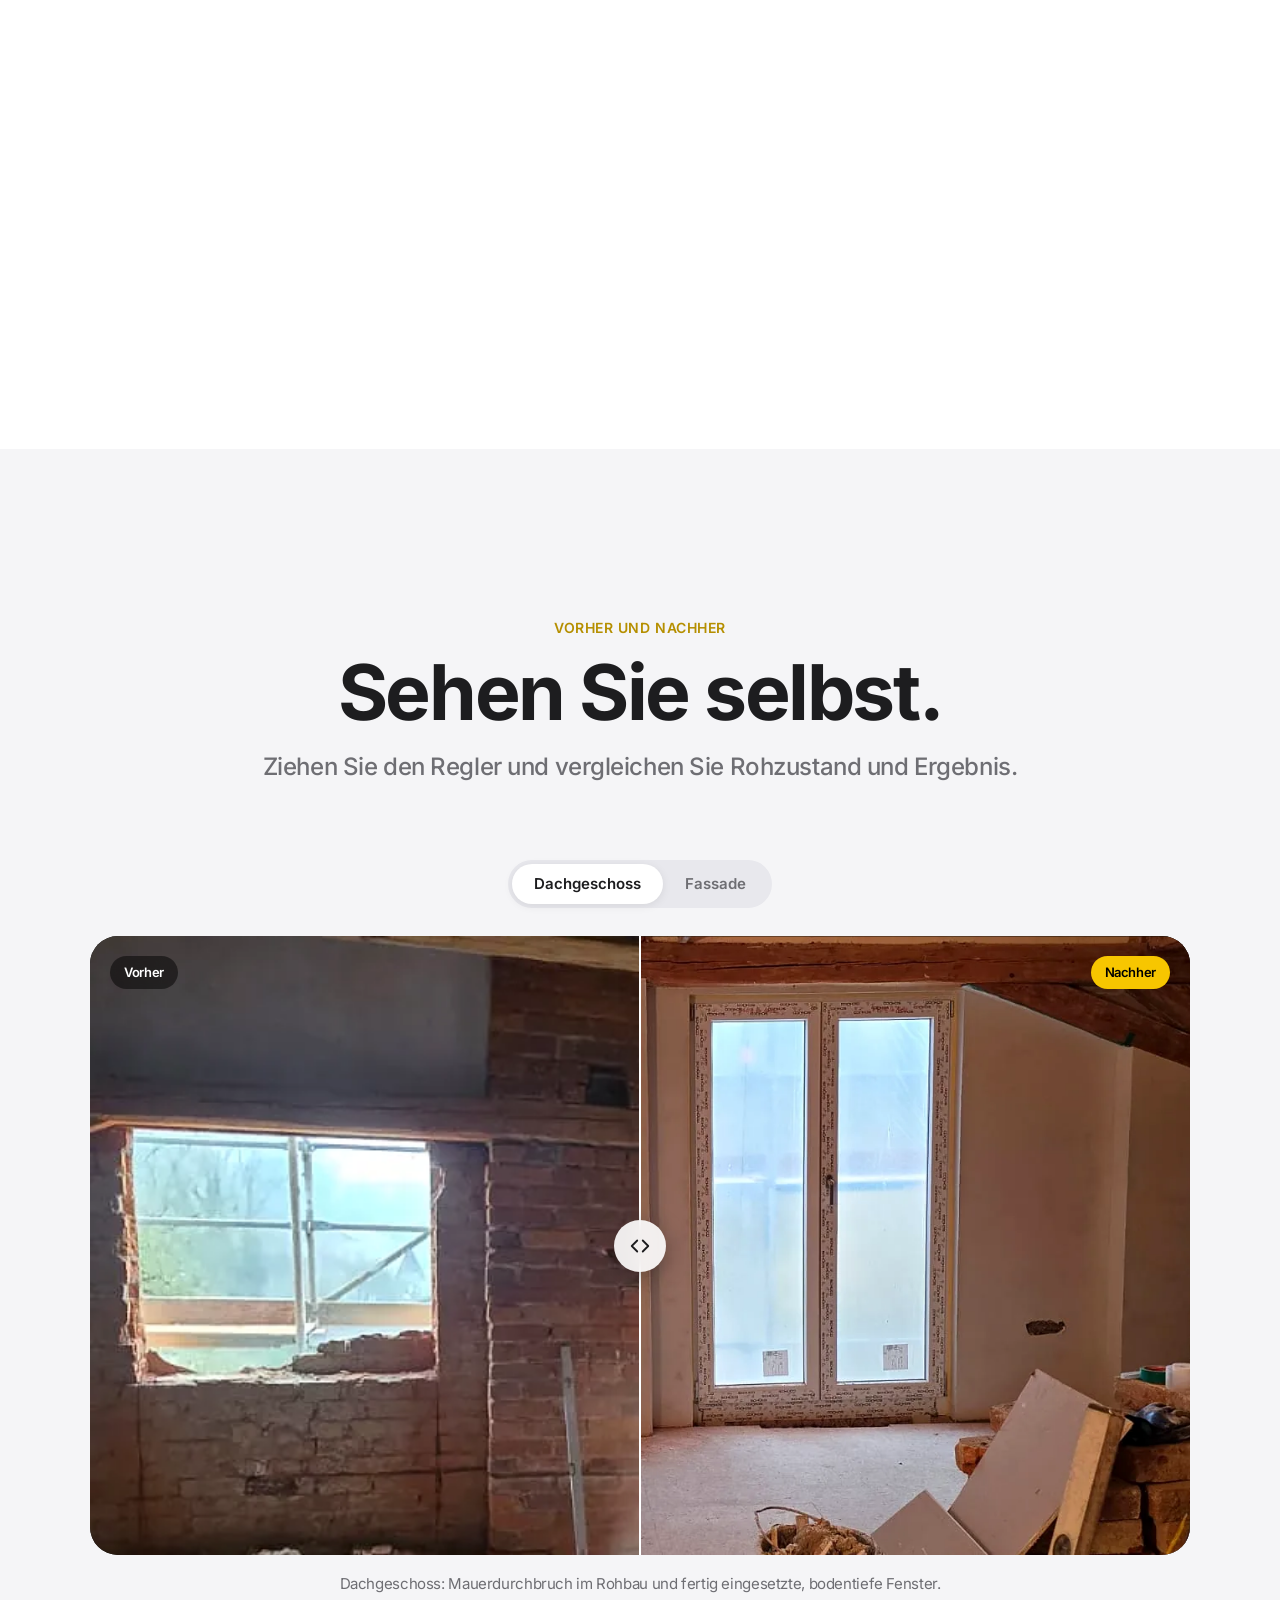
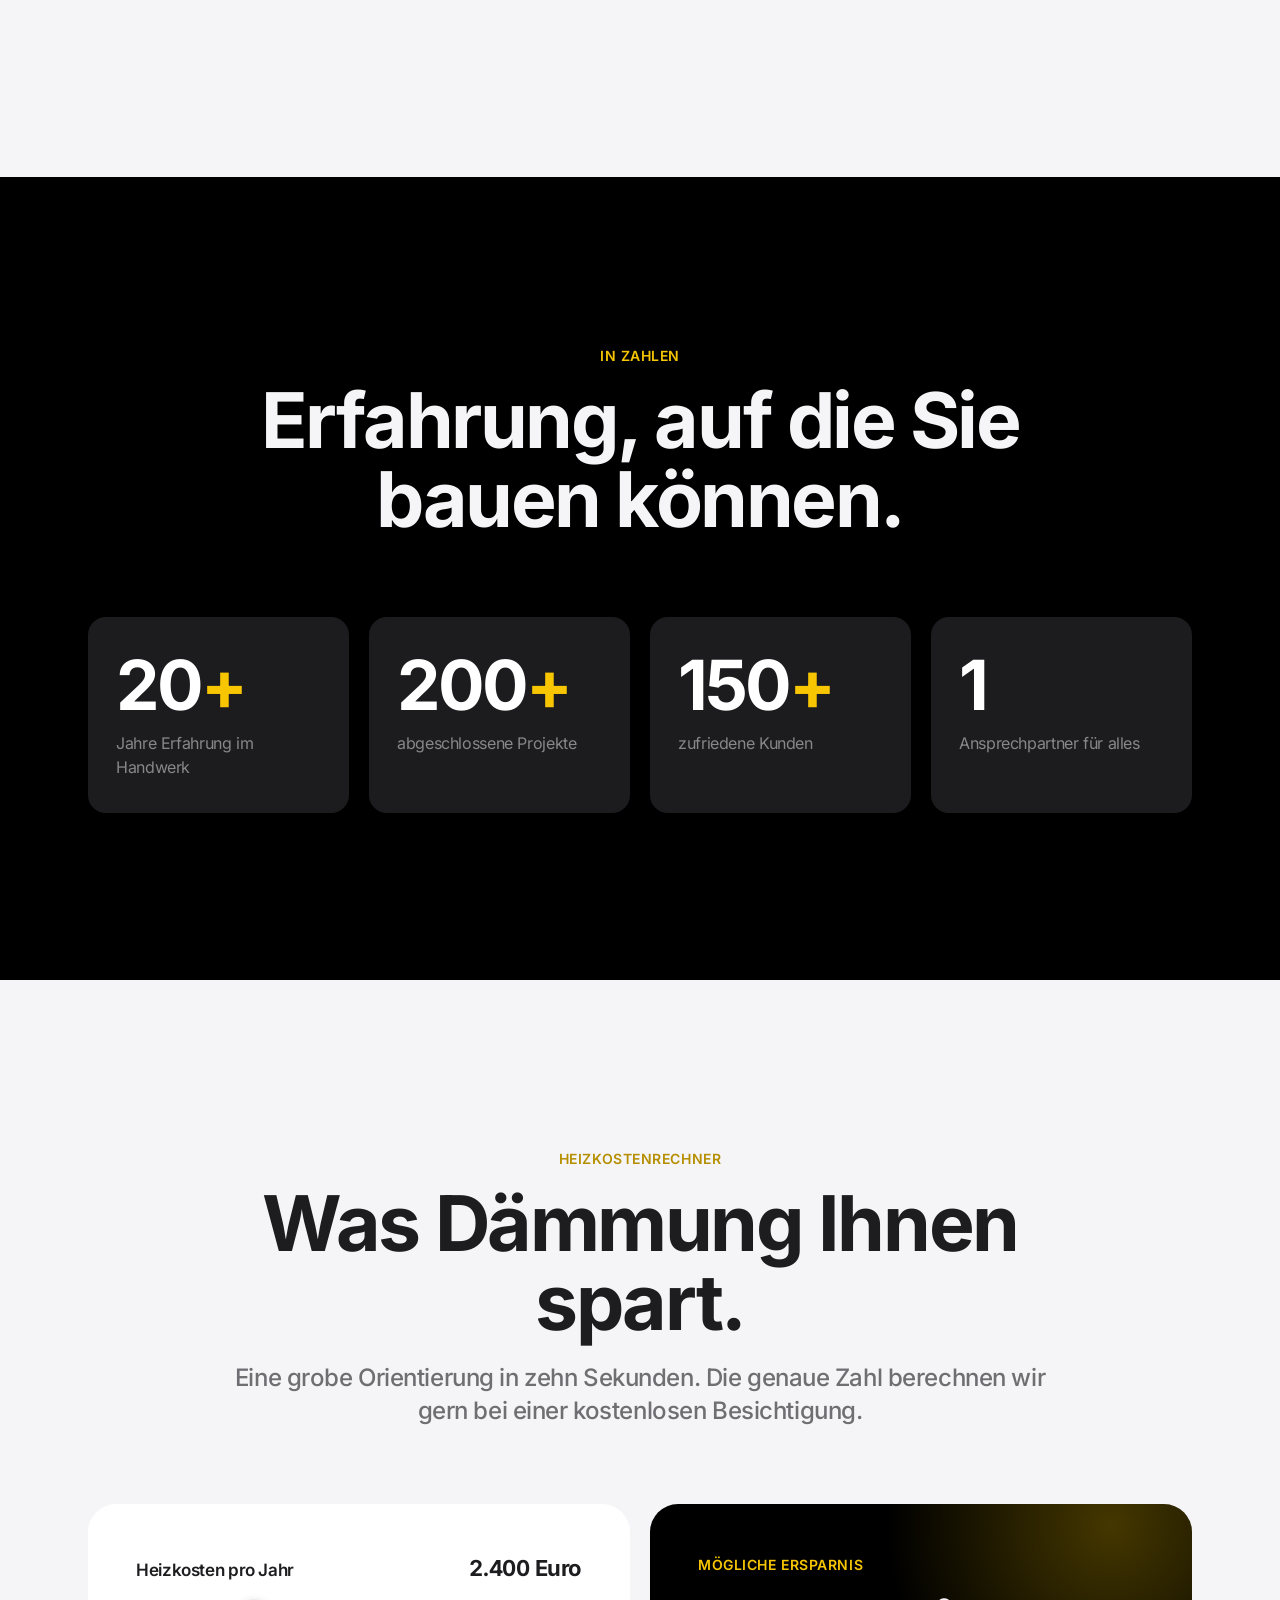
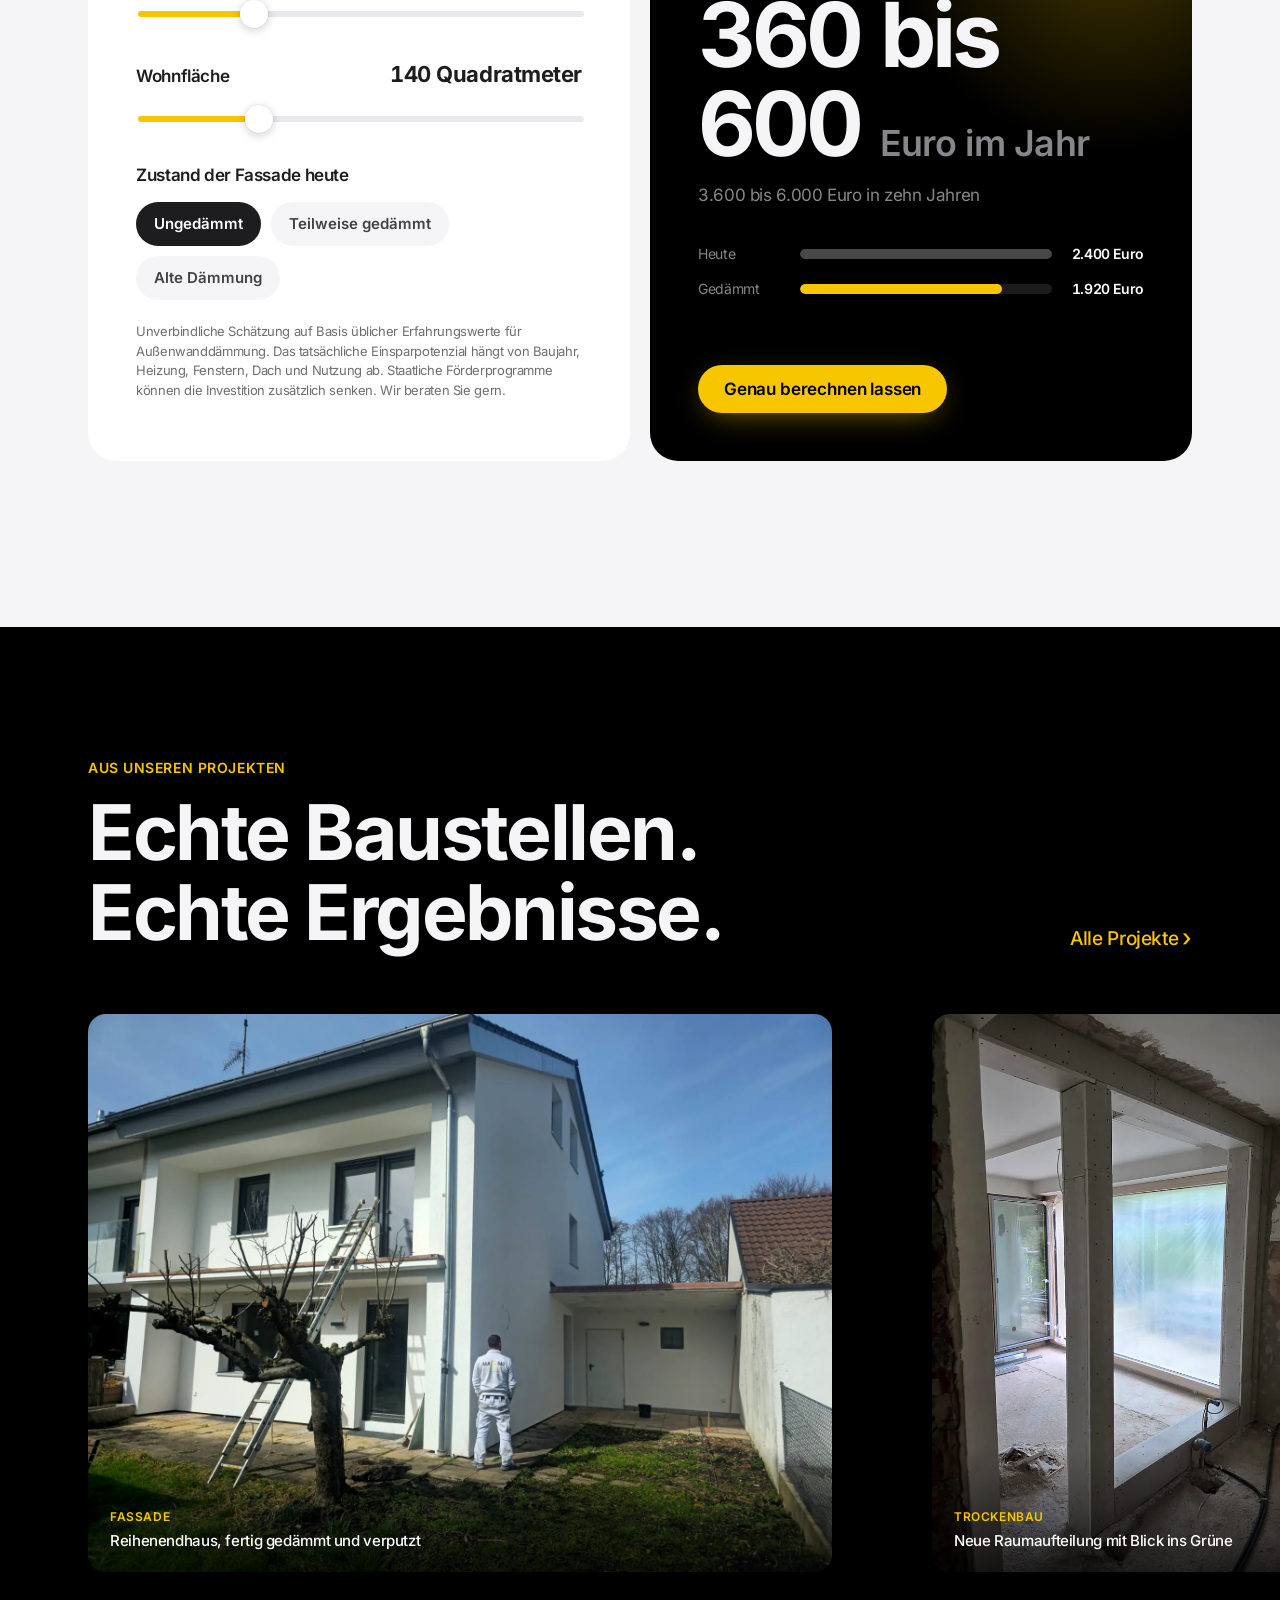
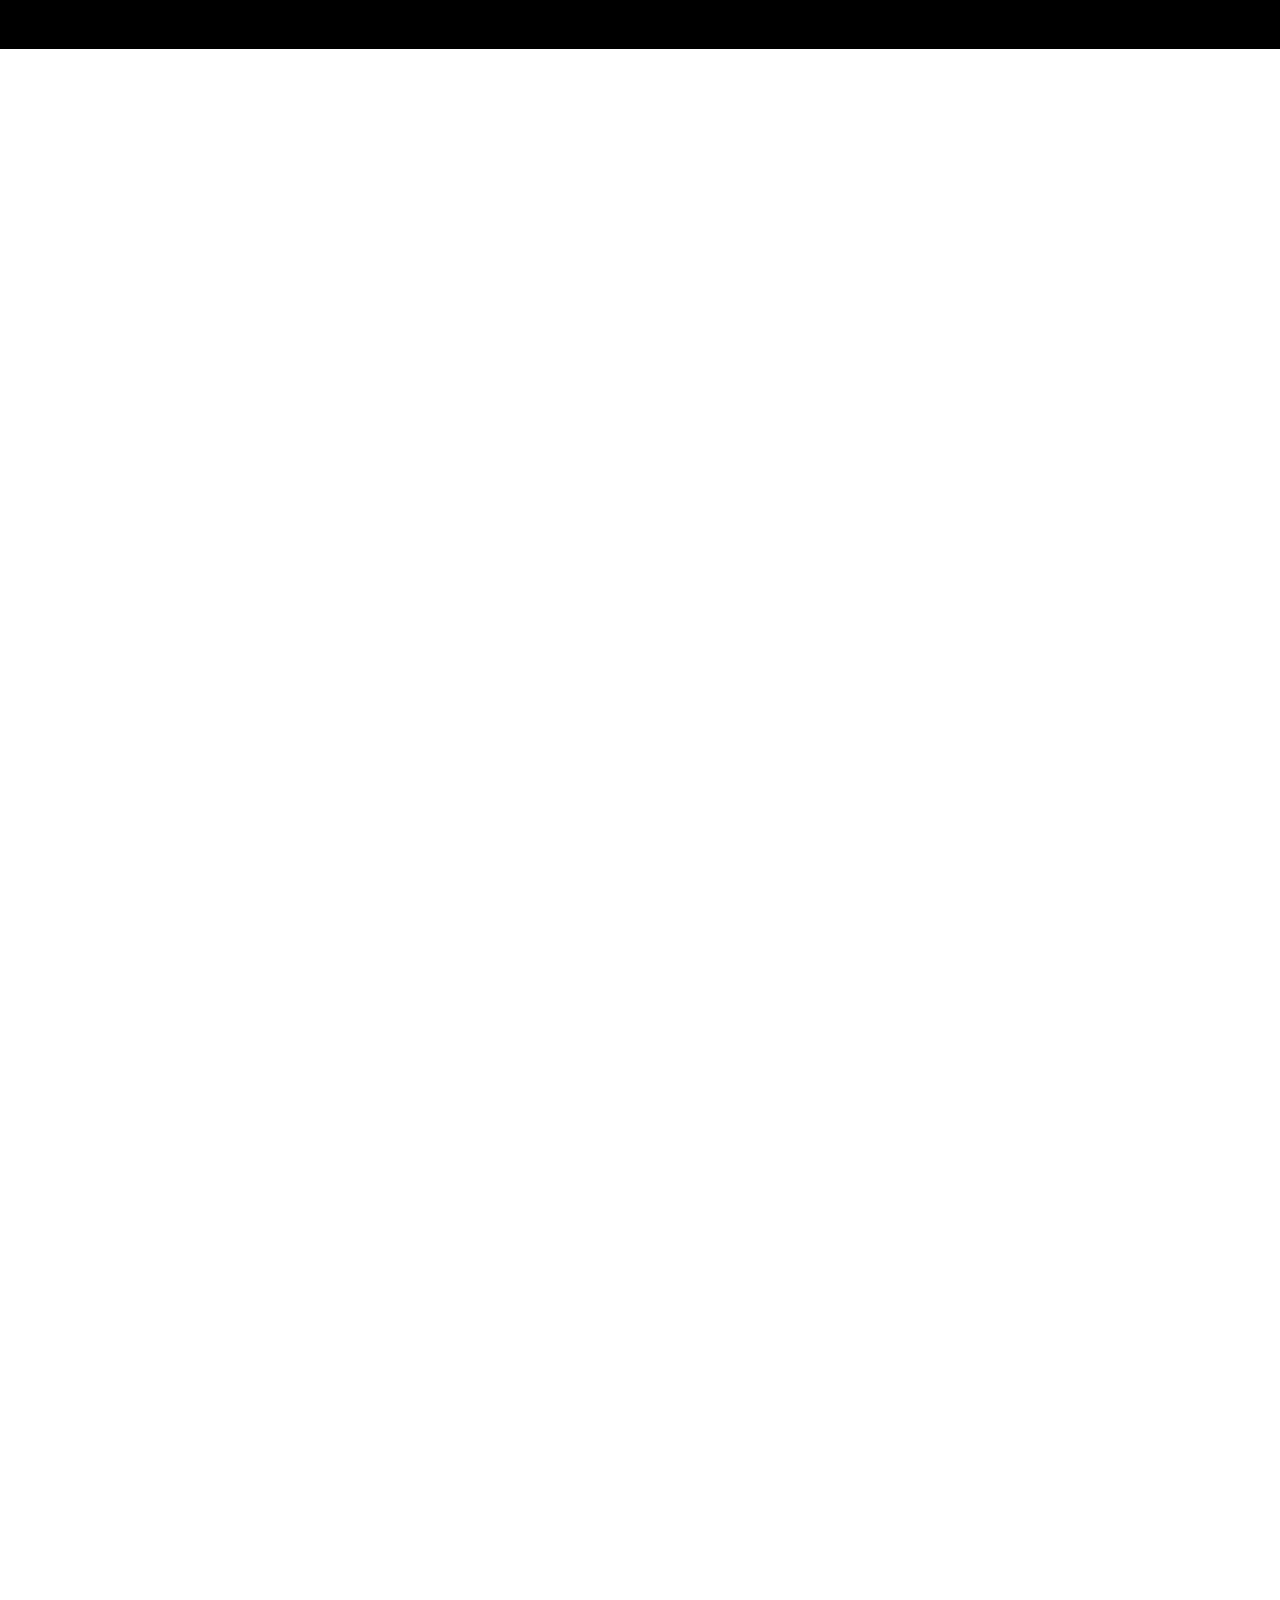
==== commit 08562ffc: "Komplettes Redesign im Apple Stil mit Animationen, echten Fotos und neuem Content" ====
--- a/index.html
+++ b/index.html
@@ -1,244 +1,512 @@
 <!DOCTYPE html>
-<html lang="de">
+<html lang="de" class="js">
 <head>
-<meta charset="UTF-8">
-<meta name="viewport" content="width=device-width, initial-scale=1.0">
-<title>A&amp;B Bau – Trockenbau, Renovierung &amp; Fassadendämmung in München &amp; Poing</title>
-<meta name="description" content="A&B Bau ist Ihr Partner für Trockenbau, Renovierung und Fassadendämmung (WDVS) in Poing, München und Umgebung. Qualität, Erfahrung und zuverlässige Handwerksarbeit.">
-<link rel="icon" href="assets/logo-dark.png">
-<link rel="stylesheet" href="assets/style.css">
+<meta charset="utf-8">
+<meta name="viewport" content="width=device-width, initial-scale=1, viewport-fit=cover">
+<title>A&B Bau | Fassadendämmung, Trockenbau und Sanierung in Poing und München</title>
+<meta name="description" content="Fassadendämmung, Trockenbau, Dachausbau und Renovierung aus einer Hand. Über 20 Jahre Erfahrung, sauber, pünktlich und zuverlässig. Jetzt kostenlose Besichtigung anfragen.">
+<meta name="theme-color" content="#000000">
+<link rel="canonical" href="https://kastriottafolli.github.io/ab-bau-website/">
+<meta property="og:type" content="website">
+<meta property="og:locale" content="de_DE">
+<meta property="og:title" content="A&B Bau | Fassadendämmung, Trockenbau und Sanierung in Poing und München">
+<meta property="og:description" content="Fassadendämmung, Trockenbau, Dachausbau und Renovierung aus einer Hand. Über 20 Jahre Erfahrung, sauber, pünktlich und zuverlässig. Jetzt kostenlose Besichtigung anfragen.">
+<meta property="og:image" content="https://kastriottafolli.github.io/ab-bau-website/assets/img/teilen.jpg">
+<meta name="twitter:card" content="summary_large_image">
+<link rel="icon" type="image/svg+xml" href="assets/img/favicon.svg">
+<link rel="apple-touch-icon" href="assets/img/touch-icon.png">
+<link rel="preload" href="assets/css/site.css?v=4" as="style">
+<link rel="stylesheet" href="assets/css/site.css?v=4">
+<script type="application/ld+json">{"@context":"https://schema.org","@type":"HomeAndConstructionBusiness","name":"A&B Bau","image":"https://kastriottafolli.github.io/ab-bau-website/assets/img/teilen.jpg","url":"https://kastriottafolli.github.io/ab-bau-website/","telephone":"+491732756289","email":"info@a-bbau.de","address":{"@type":"PostalAddress","streetAddress":"Watzmannstraße 19","postalCode":"85586","addressLocality":"Poing","addressCountry":"DE"},"areaServed":["Poing","München","Landkreis Ebersberg","Landkreis Erding","Landkreis München"],"sameAs":["https://www.instagram.com/_abbau/"],"slogan":"Qualität schafft Werte. Vertrauen schafft Zuhause."}</script>
 </head>
 <body>
-
-<header class="site-header">
-  <div class="header-inner">
-    <a class="brand" href="index.html">
-      <img src="assets/logo-white.png" alt="A&B Bau Logo">
-    </a>
-    <nav class="main-nav">
-      <a href="index.html" class="active">Startseite</a>
-      <a href="ueber-uns.html">Über uns</a>
-      <a href="dienstleistungen.html">Dienstleistungen</a>
-      <a href="projekte.html">Projekte</a>
-      <a href="kontakt.html">Kontakt</a>
-    </nav>
-    <div class="header-actions">
-      <span class="header-phone">📞 0173 2756289</span>
-      <a href="kontakt.html" class="btn btn-primary">Angebot einholen</a>
-      <button class="nav-toggle" aria-label="Menü öffnen">☰</button>
+<a class="sr-only" href="#inhalt">Zum Inhalt springen</a>
+<header class="nav">
+  <div class="nav-inner">
+    <a class="nav-logo" href="index.html" aria-label="A&amp;B Bau Startseite"><svg xmlns="http://www.w3.org/2000/svg" viewBox="80 95 1040 250" role="img" aria-label="A&amp;B Bau"><g transform="translate(0,441) scale(0.1,-0.1)"><g class="mark" fill="#f7c600"><path d="M1560 3232 l0 -118 -325 -383 -325 -383 0 -639 0 -639 95 0 95 0 0
+600 0 599 266 323 c147 178 273 330 281 338 11 13 50 -22 288 -260 l275 -275
+0 -567 0 -568 -230 0 -230 0 0 548 0 548 -45 44 -45 44 -50 -49 -50 -49 0
+-638 0 -639 843 3 842 3 67 26 c37 15 93 42 124 60 65 39 167 144 206 210 103
+176 109 407 16 593 -42 83 -72 121 -217 268 l-125 128 16 17 c35 39 79 134 98
+208 78 307 -90 623 -391 733 l-74 27 -702 3 -703 3 0 -119z m650 -314 l0 -253
+-230 230 c-211 211 -243 249 -223 268 3 4 107 7 230 7 l223 0 0 -252z m680
+241 c122 -19 215 -75 287 -172 72 -98 99 -229 72 -346 -26 -115 -43 -136 -448
+-543 -212 -214 -389 -388 -393 -388 -4 0 -8 326 -8 724 l0 725 18 4 c35 9 409
+6 472 -4z m430 -1076 c59 -59 121 -130 139 -156 115 -168 100 -382 -36 -528
+-59 -63 -103 -92 -182 -119 l-60 -20 -391 0 -390 0 0 82 0 83 392 392 c303
+303 395 390 407 383 9 -4 63 -57 121 -117z"/></g><g class="word" fill="currentColor"><path d="M4620 3060 l-65 -5 -146 -630 -146 -630 -15 -210 c-8 -115 -13 -213
+-11 -217 2 -5 64 -8 137 -8 l134 0 5 53 c4 28 9 91 13 140 l6 87 163 0 163 0
+5 -52 c4 -29 9 -92 13 -140 l6 -88 140 0 140 0 -6 68 c-3 37 -11 135 -17 217
+l-10 150 -146 630 c-80 347 -146 631 -147 631 -6 5 -165 8 -216 4z m134 -846
+c29 -126 57 -244 61 -261 l7 -33 -127 0 -126 0 5 18 c2 9 30 128 62 264 32
+136 59 246 61 245 2 -2 27 -107 57 -233z"/><path d="M5677 3059 c-113 -18 -214 -97 -265 -209 -30 -67 -40 -186 -22 -269
+12 -54 70 -188 106 -243 l18 -27 -70 -68 c-133 -128 -186 -241 -187 -398 -3
+-400 367 -609 711 -403 30 18 74 50 97 71 24 20 45 37 48 37 3 0 35 -38 72
+-85 l66 -85 156 0 c123 0 153 3 146 13 -5 6 -64 80 -130 162 -162 203 -152
+183 -115 238 67 96 161 303 145 317 -5 4 -47 24 -95 44 -84 37 -108 40 -108
+11 0 -19 -99 -211 -115 -225 -10 -8 -44 28 -148 161 l-136 171 73 71 c122 121
+171 255 147 400 -36 219 -196 347 -394 316z m125 -232 c59 -36 80 -144 43
+-222 -11 -22 -46 -66 -78 -98 l-59 -59 -35 49 c-82 114 -102 197 -64 272 37
+71 127 98 193 58z m28 -912 l142 -180 -39 -33 c-69 -59 -152 -93 -225 -94
+-138 -1 -218 84 -218 231 0 86 31 152 107 232 l57 60 17 -18 c10 -10 81 -99
+159 -198z"/><path d="M6672 3062 c-10 -6 -12 -184 -10 -853 l3 -844 324 -3 c375 -3 391 0
+465 74 74 73 77 94 74 440 -3 329 -4 332 -69 404 l-31 34 17 55 c14 47 16 93
+13 286 l-3 230 -22 40 c-28 52 -78 100 -128 122 -35 15 -79 18 -330 21 -159 1
+-296 -1 -303 -6z m492 -298 c13 -13 16 -45 16 -191 0 -222 6 -213 -137 -213
+l-103 0 0 210 0 210 104 0 c82 0 108 -3 120 -16z m66 -704 l20 -20 0 -180 0
+-180 -20 -20 -20 -20 -135 0 -135 0 0 220 0 220 135 0 135 0 20 -20z"/><path d="M8143 3064 c-10 -5 -13 -185 -13 -855 l0 -850 343 3 342 3 38 19 c49
+24 92 67 120 120 l22 41 0 315 0 315 -19 35 c-10 19 -32 49 -48 67 l-31 32 17
+63 c15 53 17 100 14 288 l-3 225 -22 40 c-28 52 -78 100 -128 122 -35 15 -78
+18 -330 20 -159 1 -296 0 -302 -3z m489 -301 c16 -14 18 -34 18 -191 0 -221 6
+-212 -137 -212 l-103 0 0 210 0 210 102 0 c80 0 105 -3 120 -17z m68 -703 l20
+-20 0 -180 0 -180 -20 -20 -20 -20 -135 0 -135 0 0 220 0 220 135 0 135 0 20
+-20z"/><path d="M9543 3062 c-35 -2 -63 -5 -63 -8 0 -3 -65 -285 -144 -628 l-144
+-622 -16 -212 c-9 -117 -16 -217 -16 -222 0 -7 49 -10 138 -8 l137 3 8 95 c4
+52 10 114 13 138 l5 42 163 0 164 0 6 -97 c4 -54 9 -117 13 -140 l5 -43 132 0
+c73 0 135 2 137 4 2 3 -3 105 -12 228 l-17 223 -142 615 c-78 338 -145 618
+-149 621 -8 8 -139 15 -218 11z m142 -867 c31 -132 58 -248 61 -257 l5 -18
+-125 0 c-69 0 -126 4 -126 9 0 9 108 474 117 506 8 25 2 44 68 -240z"/><path d="M10224 3047 c-2 -7 -3 -350 -2 -763 l3 -749 22 -41 c12 -22 39 -56
+59 -74 72 -63 84 -65 349 -65 l240 0 47 24 c53 26 102 77 127 130 14 32 16
+115 16 791 l0 755 -137 3 -138 3 0 -694 0 -694 -18 -16 c-15 -14 -41 -17 -139
+-17 -103 0 -122 3 -136 18 l-17 19 0 691 0 692 -135 0 c-102 0 -137 -3 -141
+-13z"/></g></g></svg></a>
+    <ul class="nav-links"><li><a href="leistungen.html">Leistungen</a></li><li><a href="projekte.html">Projekte</a></li><li><a href="ueber-uns.html">Über uns</a></li><li><a href="kontakt.html">Kontakt</a></li></ul>
+    <div class="nav-cta">
+      <a class="btn btn-yellow" href="kontakt.html">Angebot anfordern</a>
+      <button class="nav-burger" aria-label="Menü" aria-expanded="false"><span></span><span></span></button>
     </div>
   </div>
 </header>
-
-<!-- Hero -->
-<section class="hero">
-  <div class="hero-dots"></div>
-  <div class="container hero-grid">
-    <div>
-      <span class="eyebrow">Qualitätsinnovation</span>
-      <h1>Hochwertiger Bau. Wir schaffen <span>Qualitätsbau</span> für Ihr Zuhause.</h1>
-      <p class="lead">Ihr Partner für Trockenbau, Renovierung und Fassadendämmung in Poing, München und Umgebung – vom Kleinauftrag bis zum ganzen Haus.</p>
-      <div class="hero-ctas">
-        <a href="kontakt.html" class="btn btn-primary">Angebot einholen</a>
-        <a href="projekte.html" class="btn btn-outline">Unsere Projekte ansehen</a>
-      </div>
-    </div>
-    <div class="hero-visual">
-      <img class="placeholder-icon" src="assets/logo-white.png" alt="A&B Bau">
-      <div class="photo-note">Baustellenfoto folgt – Platz für Vorher/Nachher-Bild</div>
-    </div>
-  </div>
-</section>
-
-<!-- Leistungen -->
-<section>
-  <div class="container">
-    <div class="section-head">
-      <span class="eyebrow">Unsere Leistungen</span>
-      <h2>Beste Lösung für Trockenbau &amp; Renovierung</h2>
-      <p>Professionelle Handwerkskunst, umfassende Expertise. Ihre Renovierungsträume – wir machen sie wahr.</p>
-    </div>
-    <div class="services-grid">
-      <div class="service-card">
-        <div class="service-icon">🏠</div>
-        <h3>Renovierungen</h3>
-        <p>Komplette Innensanierungen, Modernisierung von Wohnräumen und individuelle Gestaltung nach Kundenwunsch.</p>
-        <a href="dienstleistungen.html#renovierung">Mehr erfahren →</a>
-      </div>
-      <div class="service-card">
-        <div class="service-icon">🧱</div>
-        <h3>Trockenbau</h3>
-        <p>Präzision und Sorgfalt kennzeichnen unsere Trockenbauarbeiten – Raumtrennungen, Deckensysteme und Dachbodenausbau.</p>
-        <a href="dienstleistungen.html#trockenbau">Mehr erfahren →</a>
-      </div>
-      <div class="service-card">
-        <div class="service-icon">🌡️</div>
-        <h3>Fassadendämmung (WDVS)</h3>
-        <p>Moderne Wärmedämmverbundsysteme senken Heizkosten und schützen das Mauerwerk vor Feuchtigkeit.</p>
-        <a href="dienstleistungen.html#wdvs">Mehr erfahren →</a>
-      </div>
-      <div class="service-card">
-        <div class="service-icon">🪟</div>
-        <h3>Fenster &amp; Türen</h3>
-        <p>Qualitäts-Fenster made in Germany erfüllen dank modernster Technik höchste Anforderungen an Sicherheit.</p>
-        <a href="dienstleistungen.html#fenster-tueren">Mehr erfahren →</a>
-      </div>
-    </div>
-  </div>
-</section>
-
-<!-- Über uns Teaser -->
-<section class="alt">
-  <div class="container split">
-    <div>
-      <span class="eyebrow">Über A&amp;B Bau</span>
-      <h2>Hochwertige, maßgeschneiderte Trockenbaulösungen mit flexiblen Dienstleistungen.</h2>
-      <p>Wir bieten Ihnen individuelle Lösungen für jeden Raum, um eine optimale Gestaltung und funktionale Nutzung zu gewährleisten. Unsere Expertise im Trockenbau ermöglicht es uns, Ihre Visionen in beeindruckende architektonische Elemente umzuwandeln – egal ob räumliche Trennung, stilvolle Akzentwand oder effiziente Raumgestaltung.</p>
-      <ul class="checklist">
-        <li>Qualitätsmaterial mit überlegener Haltbarkeit</li>
-        <li>Saubere, professionelle Umsetzung auf hohem Niveau</li>
-        <li>Persönliche Beratung &amp; unverbindliches Angebot</li>
-      </ul>
-      <a href="ueber-uns.html" class="btn btn-outline">Mehr über uns</a>
-    </div>
-    <div class="visual">
-      <img class="placeholder-icon" style="width:36%;margin:auto;" src="assets/logo-white.png" alt="">
-    </div>
-  </div>
-</section>
-
-<!-- Expertise / Vorher-Nachher -->
-<section>
-  <div class="container">
-    <div class="section-head">
-      <span class="eyebrow">Unsere Expertise im Überblick</span>
-      <h2>Meisterhafte Trockenbaulösungen für jeden Raum</h2>
-    </div>
-    <div class="before-after">
-      <div class="ba-panel ba-before">Vorher</div>
-      <div class="ba-panel ba-after">Nachher</div>
-    </div>
-    <p style="color:var(--abbau-gray); font-size:.85rem; margin-top:10px;">Platzhalter – hier sollen echte Vorher/Nachher-Baustellenfotos eingesetzt werden.</p>
-    <div style="text-align:center; margin-top:30px;">
-      <a href="kontakt.html" class="btn btn-primary">Einen Termin machen</a>
-    </div>
-  </div>
-</section>
-
-<!-- Warum uns wählen -->
-<section class="alt">
-  <div class="container split">
-    <div class="visual">
-      <img class="placeholder-icon" style="width:36%;margin:auto;" src="assets/logo-white.png" alt="">
-    </div>
-    <div>
-      <span class="eyebrow">Warum uns wählen?</span>
-      <h2>Beste Wahl für Trockenbau und Renovierungen.</h2>
-      <p>Unsere langjährige Expertise im Bereich Trockenbau und Renovierungen macht A&amp;B Bau zur optimalen Wahl für Ihre Projekte. Mit maßgeschneiderten Lösungen, höchster Qualität und einem erfahrenen Team verwandeln wir Ihre Visionen in beeindruckende Realität.</p>
-      <ul class="checklist">
-        <li>Trockenbau-Garantie auf unsere Arbeit</li>
-        <li>Gute, zuverlässige Terminplanung</li>
-        <li>Vom Kleinauftrag bis zum ganzen Haus</li>
-      </ul>
-    </div>
-  </div>
-</section>
-
-<!-- FAQ -->
-<section>
-  <div class="container">
-    <div class="section-head">
-      <span class="eyebrow">Häufig gestellte Fragen</span>
-      <h2>Ihre Fragen, unsere Antworten</h2>
-    </div>
-    <details class="faq-item" open>
-      <summary>Welche Arten von Renovierungsprojekten führt A&amp;B Bau durch?</summary>
-      <p>A&amp;B Bau ist spezialisiert auf eine Vielzahl von Renovierungsprojekten, darunter Wohnungsrenovierungen, Büroanpassungen und Geschäftsumgestaltungen. Wir decken alles von kleinen Änderungen bis hin zu umfassenden Neugestaltungen ab.</p>
-    </details>
-    <details class="faq-item">
-      <summary>Wie lange dauert typischerweise ein Trockenbauprojekt?</summary>
-      <p>Die Dauer eines Trockenbauprojekts hängt von der Größe, Komplexität und den spezifischen Anforderungen ab. In der Regel können wir jedoch eine Schätzung der Zeitrahmen geben, nachdem wir Ihre Pläne und Vorstellungen besprochen haben.</p>
-    </details>
-    <details class="faq-item">
-      <summary>Bietet A&amp;B Bau auch maßgeschneiderte Lösungen an?</summary>
-      <p>Absolut. Bei A&amp;B Bau glauben wir an individuelle Lösungen, die den Bedürfnissen jedes Kunden gerecht werden. Unser erfahrenes Team arbeitet eng mit Ihnen zusammen, um Pläne zu entwickeln, die Ihren Vorstellungen und Anforderungen entsprechen.</p>
-    </details>
-  </div>
-</section>
-
-<!-- Stats -->
-<section class="alt">
-  <div class="container">
-    <div class="stats-bar">
-      <div class="stat"><div class="num">200+</div><div class="label">Projekte abgeschlossen</div></div>
-      <div class="stat"><div class="num">150+</div><div class="label">Zufriedene Kunden</div></div>
-      <div class="stat"><div class="num">10+</div><div class="label">Jahre Erfahrung</div></div>
-    </div>
-    <div style="text-align:center; margin-top:30px;">
-      <a href="projekte.html" class="btn btn-outline">Alle Projekte ansehen</a>
-    </div>
-  </div>
-</section>
-
-<!-- CTA Banner -->
-<section>
-  <div class="container">
-    <div class="cta-banner">
-      <div>
-        <h2>Benötigen Sie Trockenbauarbeiten?</h2>
-        <p>Ihr Partner für erstklassigen Trockenbau, Renovierungen und individuelle Raumgestaltung.</p>
-      </div>
-      <a href="kontakt.html" class="btn btn-primary">Einen Termin machen</a>
-    </div>
-  </div>
-</section>
-
-<footer class="site-footer">
-  <div class="container">
-    <div class="footer-grid">
-      <div>
-        <img src="assets/logo-white.png" alt="A&B Bau" style="height:44px; margin-bottom:14px;">
-        <p>Ihr Partner für erstklassigen Trockenbau, Renovierungen und individuelle Raumgestaltung in Poing, München und Umgebung. Qualität und Kundenzufriedenheit stehen bei uns an erster Stelle.</p>
-        <div class="social-icons">
-          <a href="https://www.instagram.com/_abbau/" target="_blank" rel="noopener" aria-label="Instagram">IG</a>
-          <a href="#" target="_blank" rel="noopener" aria-label="Facebook">FB</a>
+<div class="nav-sheet"><a class="item" href="index.html">Start</a><a class="item" href="leistungen.html">Leistungen</a><a class="item" href="projekte.html">Projekte</a><a class="item" href="ueber-uns.html">Über uns</a><a class="item" href="kontakt.html">Kontakt</a><a class="btn btn-yellow" href="tel:+491732756289"><svg viewBox="0 0 24 24" fill="none" stroke="currentColor" stroke-width="1.7" stroke-linecap="round" stroke-linejoin="round" aria-hidden="true"><path d="M5 4h3l2 5-2.5 1.5a11 11 0 005 5L14 13l5 2v3a2 2 0 01-2 2A15 15 0 013 6a2 2 0 012-2z"/></svg> 0173 2756289</a></div>
+<main id="inhalt">
+
+<section class="hero center">
+  <div class="hero-glow" aria-hidden="true"></div>
+  <div class="wrap">
+    <svg class="hero-mark" viewBox="80 95 300 250" aria-hidden="true"><g transform="translate(0,441) scale(0.1,-0.1)"><path d="M1560 3232 l0 -118 -325 -383 -325 -383 0 -639 0 -639 95 0 95 0 0
+600 0 599 266 323 c147 178 273 330 281 338 11 13 50 -22 288 -260 l275 -275
+0 -567 0 -568 -230 0 -230 0 0 548 0 548 -45 44 -45 44 -50 -49 -50 -49 0
+-638 0 -639 843 3 842 3 67 26 c37 15 93 42 124 60 65 39 167 144 206 210 103
+176 109 407 16 593 -42 83 -72 121 -217 268 l-125 128 16 17 c35 39 79 134 98
+208 78 307 -90 623 -391 733 l-74 27 -702 3 -703 3 0 -119z m650 -314 l0 -253
+-230 230 c-211 211 -243 249 -223 268 3 4 107 7 230 7 l223 0 0 -252z m680
+241 c122 -19 215 -75 287 -172 72 -98 99 -229 72 -346 -26 -115 -43 -136 -448
+-543 -212 -214 -389 -388 -393 -388 -4 0 -8 326 -8 724 l0 725 18 4 c35 9 409
+6 472 -4z m430 -1076 c59 -59 121 -130 139 -156 115 -168 100 -382 -36 -528
+-59 -63 -103 -92 -182 -119 l-60 -20 -391 0 -390 0 0 82 0 83 392 392 c303
+303 395 390 407 383 9 -4 63 -57 121 -117z"/></g></svg>
+    <p class="eyebrow on-dark" data-intro>Fassade. Dämmung. Innenausbau.</p>
+    <h1 class="display" data-intro>Qualität, die man <span class="grad-text">spürt.</span></h1>
+    <p class="lead" data-intro>Wir dämmen, sanieren und bauen aus. In Poing, München und Umgebung, vom Kleinauftrag bis zum ganzen Haus.</p>
+    <div class="actions" data-intro>
+      <a class="btn btn-yellow" href="kontakt.html">Kostenlose Besichtigung</a>
+      <a class="link-arrow" href="leistungen.html">Leistungen ansehen</a>
+    </div>
+    <ul class="hero-trust" data-intro>
+      <li><svg viewBox="0 0 24 24" fill="none" stroke="currentColor" stroke-width="1.7" stroke-linecap="round" stroke-linejoin="round" aria-hidden="true"><path d="M5 12.5l4.5 4.5L19 7.5"/></svg> Über 20 Jahre Erfahrung</li>
+      <li><svg viewBox="0 0 24 24" fill="none" stroke="currentColor" stroke-width="1.7" stroke-linecap="round" stroke-linejoin="round" aria-hidden="true"><path d="M5 12.5l4.5 4.5L19 7.5"/></svg> Ein Ansprechpartner für alles</li>
+      <li><svg viewBox="0 0 24 24" fill="none" stroke="currentColor" stroke-width="1.7" stroke-linecap="round" stroke-linejoin="round" aria-hidden="true"><path d="M5 12.5l4.5 4.5L19 7.5"/></svg> Sauber, pünktlich, fair</li>
+    </ul>
+  </div>
+  <div class="hero-media-wrap">
+    <div class="hero-media">
+      <img src="assets/img/montage-team-800.webp" srcset="assets/img/montage-team-800.webp 800w, assets/img/montage-team-1600.webp 1600w" sizes="94vw" width="800" height="600" alt="Ein Handwerker von A&B Bau setzt Mineralwolle-Dämmplatten an eine Hausecke" fetchpriority="high" >
+      <div class="hero-caption"><span class="dot"></span> Live von der Baustelle: Fassadendämmung mit Mineralwolle</div>
+    </div>
+  </div>
+</section>
+
+<section class="dark pad">
+  <div class="wrap">
+    <p class="words">Seit über 20 Jahren machen wir Häuser <mark>wärmer, leiser und wertvoller.</mark> Wir arbeiten sauber, halten Termine und übergeben so, <mark>dass es Jahrzehnte hält.</mark></p>
+  </div>
+</section>
+
+<section class="anatomy" aria-labelledby="anatomie-titel">
+  <div class="anatomy-pin">
+    <div class="anatomy-copy">
+      <p class="eyebrow on-dark">Anatomie einer Fassade</p>
+      <h2 class="h2" id="anatomie-titel">Fünf Schichten.<br>Ein warmes Zuhause.</h2>
+      <p class="lead">Ein Wärmedämmverbundsystem ist Präzisionsarbeit. Jede Schicht hat eine Aufgabe und nur zusammen halten sie Kälte, Feuchtigkeit und Heizkosten draußen.</p>
+      <ol class="layer-list">
+        <li><b>Bestandsmauerwerk</b><span>Wird geprüft, gereinigt und wenn nötig ausgebessert.</span></li>
+        <li><b>Klebemörtel</b><span>Verbindet die Dämmung vollflächig und dauerhaft mit der Wand.</span></li>
+        <li><b>Dämmplatte und Dübel</b><span>Das Herz des Systems. Hält die Wärme dort, wo sie hingehört.</span></li>
+        <li><b>Armierung mit Gewebe</b><span>Nimmt Spannungen auf und verhindert Risse.</span></li>
+        <li><b>Oberputz</b><span>Schützt vor Wetter und gibt dem Haus sein neues Gesicht.</span></li>
+      </ol>
+    </div>
+    <div class="anatomy-art"><svg viewBox="0 0 900 640" role="img" aria-label="Aufbau einer gedämmten Fassade in fünf Schichten"><defs>
+<pattern id="pBrick" width="50" height="22" patternUnits="userSpaceOnUse"><rect width="50" height="22" fill="#8a4a36"/><path d="M0 0.5H50M0 11.5H50M12 0V11M37 11V22" stroke="#5c3226" stroke-width="2"/><rect x="2" y="2" width="8" height="7" fill="#9b5540" opacity=".5"/><rect x="27" y="14" width="8" height="6" fill="#7a3f2e" opacity=".6"/></pattern>
+<pattern id="pIns" width="12" height="12" patternUnits="userSpaceOnUse"><rect width="12" height="12" fill="#f7c600"/><path d="M0 6h12" stroke="#e8b900" stroke-width="1"/><circle cx="3" cy="3" r=".8" fill="#fff3b0"/></pattern>
+<pattern id="pMesh" width="14" height="14" patternUnits="userSpaceOnUse"><rect width="14" height="14" fill="#d9d9de"/><path d="M0 0.5H14M0.5 0V14" stroke="#f7c600" stroke-width="1.2" opacity=".8"/></pattern>
+<pattern id="pPlaster" width="10" height="10" patternUnits="userSpaceOnUse"><rect width="10" height="10" fill="#f5f5f7"/><circle cx="2" cy="3" r=".9" fill="#e2e2e6"/><circle cx="7" cy="7" r="1.1" fill="#e8e8ec"/><circle cx="8" cy="2" r=".6" fill="#dcdce0"/></pattern>
+<linearGradient id="pShade" x1="0" y1="0" x2="1" y2="1"><stop offset="0" stop-color="#fff" stop-opacity=".10"/><stop offset=".6" stop-color="#000" stop-opacity="0"/><stop offset="1" stop-color="#000" stop-opacity=".28"/></linearGradient>
+<radialGradient id="pFloor"><stop offset="0" stop-color="#f7c600" stop-opacity=".22"/><stop offset="1" stop-color="#f7c600" stop-opacity="0"/></radialGradient>
+</defs><ellipse cx="330" cy="560" rx="330" ry="80" fill="url(#pFloor)"/><g class="layer" data-i="0">
+  <g transform="matrix(-0.866,0.5,0,1,509.8,190.0)"><rect width="64" height="360" fill="#4a2b22"/></g>
+  <g transform="matrix(0.866,0.5,-0.866,0.5,250.0,40.0)"><rect width="300" height="64" fill="#9b5a44"/></g>
+  <g transform="matrix(0.866,0.5,0,1,194.6,72.0)"><rect width="300" height="360" fill="url(#pBrick)"/><rect width="300" height="360" fill="url(#pShade)"/></g>
+  <path d="M194.6,72.0 l259.8,150.0 l55.4,-32.0" fill="none" stroke="rgba(255,255,255,.22)" stroke-width="1"/>
+</g><g class="layer" data-i="1">
+  <g transform="matrix(-0.866,0.5,0,1,454.4,222.0)"><rect width="8" height="360" fill="#5a5a5e"/></g>
+  <g transform="matrix(0.866,0.5,-0.866,0.5,194.6,72.0)"><rect width="300" height="8" fill="#b8b8bd"/></g>
+  <g transform="matrix(0.866,0.5,0,1,187.6,76.0)"><rect width="300" height="360" fill="#8e8e93"/><rect width="300" height="360" fill="url(#pShade)"/></g>
+  <path d="M187.6,76.0 l259.8,150.0 l6.9,-4.0" fill="none" stroke="rgba(255,255,255,.22)" stroke-width="1"/>
+</g><g class="layer" data-i="2">
+  <g transform="matrix(-0.866,0.5,0,1,447.4,226.0)"><rect width="54" height="360" fill="#9c7d00"/></g>
+  <g transform="matrix(0.866,0.5,-0.866,0.5,187.6,76.0)"><rect width="300" height="54" fill="#ffe066"/></g>
+  <g transform="matrix(0.866,0.5,0,1,140.9,103.0)"><rect width="300" height="360" fill="url(#pIns)"/><g><circle cx="60" cy="70" r="9" fill="#e6b800" stroke="#9c7d00" stroke-width="1.5"/><circle cx="60" cy="70" r="3" fill="#9c7d00"/></g><g><circle cx="60" cy="180" r="9" fill="#e6b800" stroke="#9c7d00" stroke-width="1.5"/><circle cx="60" cy="180" r="3" fill="#9c7d00"/></g><g><circle cx="60" cy="290" r="9" fill="#e6b800" stroke="#9c7d00" stroke-width="1.5"/><circle cx="60" cy="290" r="3" fill="#9c7d00"/></g><g><circle cx="150" cy="70" r="9" fill="#e6b800" stroke="#9c7d00" stroke-width="1.5"/><circle cx="150" cy="70" r="3" fill="#9c7d00"/></g><g><circle cx="150" cy="180" r="9" fill="#e6b800" stroke="#9c7d00" stroke-width="1.5"/><circle cx="150" cy="180" r="3" fill="#9c7d00"/></g><g><circle cx="150" cy="290" r="9" fill="#e6b800" stroke="#9c7d00" stroke-width="1.5"/><circle cx="150" cy="290" r="3" fill="#9c7d00"/></g><g><circle cx="240" cy="70" r="9" fill="#e6b800" stroke="#9c7d00" stroke-width="1.5"/><circle cx="240" cy="70" r="3" fill="#9c7d00"/></g><g><circle cx="240" cy="180" r="9" fill="#e6b800" stroke="#9c7d00" stroke-width="1.5"/><circle cx="240" cy="180" r="3" fill="#9c7d00"/></g><g><circle cx="240" cy="290" r="9" fill="#e6b800" stroke="#9c7d00" stroke-width="1.5"/><circle cx="240" cy="290" r="3" fill="#9c7d00"/></g><rect width="300" height="360" fill="url(#pShade)"/></g>
+  <path d="M140.9,103.0 l259.8,150.0 l46.8,-27.0" fill="none" stroke="rgba(255,255,255,.22)" stroke-width="1"/>
+</g><g class="layer" data-i="3">
+  <g transform="matrix(-0.866,0.5,0,1,400.7,253.0)"><rect width="8" height="360" fill="#8a8a8e"/></g>
+  <g transform="matrix(0.866,0.5,-0.866,0.5,140.9,103.0)"><rect width="300" height="8" fill="#f0f0f2"/></g>
+  <g transform="matrix(0.866,0.5,0,1,134.0,107.0)"><rect width="300" height="360" fill="url(#pMesh)"/><rect width="300" height="360" fill="url(#pShade)"/></g>
+  <path d="M134.0,107.0 l259.8,150.0 l6.9,-4.0" fill="none" stroke="rgba(255,255,255,.22)" stroke-width="1"/>
+</g><g class="layer" data-i="4">
+  <g transform="matrix(-0.866,0.5,0,1,393.8,257.0)"><rect width="7" height="360" fill="#b0b0b5"/></g>
+  <g transform="matrix(0.866,0.5,-0.866,0.5,134.0,107.0)"><rect width="300" height="7" fill="#ffffff"/></g>
+  <g transform="matrix(0.866,0.5,0,1,127.9,110.5)"><rect width="300" height="360" fill="url(#pPlaster)"/><rect width="300" height="360" fill="url(#pShade)"/></g>
+  <path d="M127.9,110.5 l259.8,150.0 l6.1,-3.5" fill="none" stroke="rgba(255,255,255,.22)" stroke-width="1"/>
+</g><g class="layer-label"><path class="lead-line" d="M554.8,300.8 L600,106 L632,106" fill="none"/>
+<circle cx="554.8" cy="300.8" r="3.5" fill="#f7c600"/><text class="lbl-n" x="640" y="94">01</text><text class="lbl" x="640" y="120">Bestandsmauerwerk</text></g><g class="layer-label"><path class="lead-line" d="M497.7,333.8 L600,172 L632,172" fill="none"/>
+<circle cx="497.7" cy="333.8" r="3.5" fill="#f7c600"/><text class="lbl-n" x="640" y="160">02</text><text class="lbl" x="640" y="186">Klebemörtel</text></g><g class="layer-label"><path class="lead-line" d="M400.7,389.8 L600,238 L632,238" fill="none"/>
+<circle cx="400.7" cy="389.8" r="3.5" fill="#f7c600"/><text class="lbl-n" x="640" y="226">03</text><text class="lbl" x="640" y="252">Dämmplatte</text></g><g class="layer-label"><path class="lead-line" d="M343.5,422.8 L600,304 L632,304" fill="none"/>
+<circle cx="343.5" cy="422.8" r="3.5" fill="#f7c600"/><text class="lbl-n" x="640" y="292">04</text><text class="lbl" x="640" y="318">Armierung mit Gewebe</text></g><g class="layer-label"><path class="lead-line" d="M287.2,455.3 L600,370 L632,370" fill="none"/>
+<circle cx="287.2" cy="455.3" r="3.5" fill="#f7c600"/><text class="lbl-n" x="640" y="358">05</text><text class="lbl" x="640" y="384">Oberputz</text></g></svg></div>
+  </div>
+</section>
+
+<section class="soft pad" data-nav="light" id="leistungen">
+  <div class="wrap">
+    <div class="section-head">
+      <p class="eyebrow">Leistungen</p>
+      <h2 class="h1" data-reveal>Alles aus einer Hand.</h2>
+      <p class="lead" data-reveal>Von der gedämmten Fassade bis zum fertig ausgebauten Dachgeschoss. Ein Team, ein Ansprechpartner, ein Ergebnis, auf das Sie sich verlassen können.</p>
+    </div>
+    <div class="bento">
+      <a class="tile big photo" href="leistungen.html#fassade" data-reveal>
+        <div class="media"><img src="assets/img/geruest-daemmung-800.webp" srcset="assets/img/geruest-daemmung-800.webp 739w" sizes="(max-width: 1000px) 100vw, 66vw" width="739" height="1216" alt="Eingerüstetes Haus mit angebrachter Fassadendämmung" loading="lazy" decoding="async" ></div>
+        <span class="tag">Unser Schwerpunkt</span>
+        <h3 class="h2">Fassadendämmung</h3>
+        <p>Wärmedämmverbundsysteme mit Mineralwolle oder Polystyrol. Weniger Heizkosten, mehr Wohnkomfort, höherer Immobilienwert.</p>
+        <span class="more"><svg viewBox="0 0 24 24" fill="none" stroke="currentColor" stroke-width="1.7" stroke-linecap="round" stroke-linejoin="round" aria-hidden="true"><path d="M12 5v14M5 12h14"/></svg></span>
+      </a>
+      <a class="tile third photo" href="leistungen.html#trockenbau" data-reveal>
+        <div class="media"><img src="assets/img/trockenbau-wand-800.webp" srcset="assets/img/trockenbau-wand-800.webp 800w, assets/img/trockenbau-wand-1600.webp 1600w" sizes="(max-width: 1000px) 100vw, 33vw" width="800" height="600" alt="Neu gestellte Trockenbauwände in einem Wohnraum" loading="lazy" decoding="async" ></div>
+        <span class="tag">Innenausbau</span>
+        <h3 class="h3">Trockenbau</h3>
+        <p>Wände, Decken, Vorsatzschalen. Schnell und sauber.</p>
+        <span class="more"><svg viewBox="0 0 24 24" fill="none" stroke="currentColor" stroke-width="1.7" stroke-linecap="round" stroke-linejoin="round" aria-hidden="true"><path d="M12 5v14M5 12h14"/></svg></span>
+      </a>
+      <a class="tile third photo" href="leistungen.html#dach" data-reveal>
+        <div class="media"><img src="assets/img/dach-nachher-800.webp" srcset="assets/img/dach-nachher-800.webp 800w, assets/img/dach-nachher-1600.webp 1600w" sizes="(max-width: 1000px) 100vw, 33vw" width="800" height="370" alt="Ausgebautes Dachgeschoss mit neuen, bodentiefen Fenstern" loading="lazy" decoding="async" ></div>
+        <span class="tag">Neuer Wohnraum</span>
+        <h3 class="h3">Dachausbau</h3>
+        <p>Aus dem Speicher wird ein Zuhause.</p>
+        <span class="more"><svg viewBox="0 0 24 24" fill="none" stroke="currentColor" stroke-width="1.7" stroke-linecap="round" stroke-linejoin="round" aria-hidden="true"><path d="M12 5v14M5 12h14"/></svg></span>
+      </a>
+      <a class="tile half photo" href="leistungen.html#renovierung" data-reveal>
+        <div class="media"><img src="assets/img/wintergarten-800.webp" srcset="assets/img/wintergarten-800.webp 800w, assets/img/wintergarten-1600.webp 1600w" sizes="(max-width: 1000px) 100vw, 50vw" width="800" height="370" alt="Mitarbeiter von A&B Bau in einem hellen, renovierten Wohnbereich" loading="lazy" decoding="async" ></div>
+        <span class="tag">Sanierung</span>
+        <h3 class="h3">Renovierung und Innensanierung</h3>
+        <p>Wohnungen, Häuser und Gewerbe. Komplett oder Raum für Raum.</p>
+        <span class="more"><svg viewBox="0 0 24 24" fill="none" stroke="currentColor" stroke-width="1.7" stroke-linecap="round" stroke-linejoin="round" aria-hidden="true"><path d="M12 5v14M5 12h14"/></svg></span>
+      </a>
+      <a class="tile half ink" href="leistungen.html#fenster" data-reveal>
+        <span class="tag">Fenster und Türen</span>
+        <div style="margin-bottom:auto;padding-top:40px"><svg viewBox="0 0 24 24" fill="none" stroke="currentColor" stroke-width="1.7" stroke-linecap="round" stroke-linejoin="round" aria-hidden="true"><rect x="5" y="3" width="14" height="18" rx="1.5"/><path d="M12 3v18M5 12h14"/></svg></div>
+        <h3 class="h3">Qualität, die dicht hält.</h3>
+        <p>Fenster und Türen aus deutscher Fertigung, fachgerecht eingebaut und sauber angeschlossen.</p>
+        <span class="more"><svg viewBox="0 0 24 24" fill="none" stroke="currentColor" stroke-width="1.7" stroke-linecap="round" stroke-linejoin="round" aria-hidden="true"><path d="M12 5v14M5 12h14"/></svg></span>
+      </a>
+    </div>
+  </div>
+</section>
+
+<section class="pad" data-nav="light">
+  <div class="wrap">
+    <div class="section-head">
+      <p class="eyebrow">So entsteht eine Fassade</p>
+      <h2 class="h1" data-reveal>Vom Gerüst bis zum letzten Pinselstrich.</h2>
+    </div>
+    <div class="story">
+      <div class="story-visual">
+        <img src="assets/img/geruest-daemmung-800.webp" srcset="assets/img/geruest-daemmung-800.webp 739w" sizes="(max-width: 860px) 100vw, 55vw" width="739" height="1216" alt="Gerüst steht, die Dämmplatten sind angebracht" loading="lazy" decoding="async" >
+        <img src="assets/img/mineralwolle-ecke-800.webp" srcset="assets/img/mineralwolle-ecke-800.webp 739w" sizes="(max-width: 860px) 100vw, 55vw" width="739" height="1120" alt="Mineralwolle-Dämmung an einer Gebäudeecke mit Richtschnur" loading="lazy" decoding="async" >
+        <img src="assets/img/montage-team-800.webp" srcset="assets/img/montage-team-800.webp 800w, assets/img/montage-team-1600.webp 1600w" sizes="(max-width: 860px) 100vw, 55vw" width="800" height="600" alt="Präzise Montage der Dämmplatten mit Wasserwaage" loading="lazy" decoding="async" >
+        <img src="assets/img/haus-weiss-800.webp" srcset="assets/img/haus-weiss-800.webp 800w, assets/img/haus-weiss-1600.webp 1600w" sizes="(max-width: 860px) 100vw, 55vw" width="800" height="600" alt="Fertig verputzte, weiße Fassade eines Einfamilienhauses" loading="lazy" decoding="async" >
+        <div class="progress"><i><b></b></i><i><b></b></i><i><b></b></i><i><b></b></i></div>
+      </div>
+      <div class="story-steps">
+        <div class="story-step"><div class="num">Schritt 1</div><h3 class="h2">Gerüst und Vorbereitung.</h3><p>Wir sichern die Baustelle, schützen Boden, Fenster und Garten und prüfen den Untergrund. Erst wenn alles stimmt, geht es los.</p></div>
+        <div class="story-step"><div class="num">Schritt 2</div><h3 class="h2">Millimeterarbeit an jeder Ecke.</h3><p>Richtschnur, Wasserwaage, versetzte Fugen. An Ecken und Laibungen entscheidet sich, ob eine Dämmung wirklich dicht ist.</p></div>
+        <div class="story-step"><div class="num">Schritt 3</div><h3 class="h2">Dämmen, dübeln, armieren.</h3><p>Die Platten werden verklebt, verdübelt und mit Gewebe armiert. Diese Schicht sorgt dafür, dass später nichts reißt.</p></div>
+        <div class="story-step"><div class="num">Schritt 4</div><h3 class="h2">Ein Haus wie neu.</h3><p>Der Oberputz gibt dem Haus sein neues Gesicht. Wir räumen auf, übergeben persönlich und bleiben Ihr Ansprechpartner.</p></div>
+      </div>
+    </div>
+  </div>
+</section>
+
+<section class="soft pad" data-nav="light">
+  <div class="wrap">
+    <div class="section-head">
+      <p class="eyebrow">Vorher und nachher</p>
+      <h2 class="h1" data-reveal>Sehen Sie selbst.</h2>
+      <p class="lead" data-reveal>Ziehen Sie den Regler und vergleichen Sie Rohzustand und Ergebnis.</p>
+    </div>
+    <div class="ba center" data-reveal>
+      <div class="seg" role="group" aria-label="Projekt wählen">
+        <button class="on" aria-pressed="true" data-caption="Dachgeschoss: Mauerdurchbruch im Rohbau und fertig eingesetzte, bodentiefe Fenster.">Dachgeschoss</button>
+        <button aria-pressed="false" data-caption="Fassade: Dämmung im Rohzustand und fertig verputzte Außenwand.">Fassade</button>
+      </div>
+      <div class="ba-frame" tabindex="0" role="slider" aria-label="Vergleich vorher und nachher" aria-valuemin="0" aria-valuemax="100" aria-valuenow="50">
+        <div class="ba-set">
+          <img src="assets/img/dach-vorher-800.webp" srcset="assets/img/dach-vorher-800.webp 739w" sizes="1100px" width="739" height="960" alt="Dachgeschoss im Rohbau mit Staub und Mauerdurchbruch" loading="lazy" decoding="async" >
+          <img class="after" src="assets/img/dach-nachher-800.webp" srcset="assets/img/dach-nachher-800.webp 800w, assets/img/dach-nachher-1600.webp 1600w" sizes="1100px" width="800" height="370" alt="Dachgeschoss mit neuen Fenstern und glatten Wänden" loading="lazy" decoding="async" >
         </div>
-      </div>
-      <div>
-        <h4>Navigation</h4>
-        <ul>
-          <li><a href="index.html">Startseite</a></li>
-          <li><a href="ueber-uns.html">Über uns</a></li>
-          <li><a href="dienstleistungen.html">Dienstleistungen</a></li>
-          <li><a href="projekte.html">Projekte</a></li>
-          <li><a href="kontakt.html">Kontakt</a></li>
-        </ul>
-      </div>
-      <div>
-        <h4>Leistungen</h4>
-        <ul>
-          <li><a href="dienstleistungen.html#renovierung">Renovierungen</a></li>
-          <li><a href="dienstleistungen.html#trockenbau">Trockenbau</a></li>
-          <li><a href="dienstleistungen.html#wdvs">Fassadendämmung (WDVS)</a></li>
-          <li><a href="dienstleistungen.html#fenster-tueren">Fenster &amp; Türen</a></li>
-        </ul>
-      </div>
-      <div>
-        <h4>Kontakt</h4>
-        <ul>
-          <li>📍 Poing / München &amp; Umgebung</li>
-          <li>📞 <a href="tel:01732756289">0173 2756289</a></li>
-          <li>✉️ <a href="mailto:info@a-bbau.de">info@a-bbau.de</a></li>
-        </ul>
-      </div>
-    </div>
-    <div class="footer-bottom">
-      <span>© 2026 A&amp;B Bau. Alle Rechte vorbehalten.</span>
-      <span><a href="datenschutz.html">Datenschutz</a> · <a href="impressum.html">Impressum</a></span>
+        <div class="ba-set" hidden>
+          <img src="assets/img/geruest-daemmung-800.webp" srcset="assets/img/geruest-daemmung-800.webp 739w" sizes="1100px" width="739" height="1216" alt="Fassade mit Dämmung im Rohzustand" loading="lazy" decoding="async" >
+          <img class="after" src="assets/img/haus-weiss-800.webp" srcset="assets/img/haus-weiss-800.webp 800w, assets/img/haus-weiss-1600.webp 1600w" sizes="1100px" width="800" height="600" alt="Fertig verputzte Fassade" loading="lazy" decoding="async" >
+        </div>
+        <span class="ba-label l">Vorher</span><span class="ba-label r">Nachher</span>
+        <div class="ba-handle"></div>
+      </div>
+      <p class="ba-caption">Dachgeschoss: Mauerdurchbruch im Rohbau und fertig eingesetzte, bodentiefe Fenster.</p>
+    </div>
+  </div>
+</section>
+
+<section class="dark pad">
+  <div class="wrap">
+    <div class="section-head">
+      <p class="eyebrow on-dark">In Zahlen</p>
+      <h2 class="h1" data-reveal>Erfahrung, auf die Sie bauen können.</h2>
+    </div>
+    <div class="stats">
+      <div class="stat" data-reveal><div class="n"><span data-count="20">20</span><em>+</em></div><div class="l">Jahre Erfahrung im Handwerk</div></div>
+      <div class="stat" data-reveal><div class="n"><span data-count="200">200</span><em>+</em></div><div class="l">abgeschlossene Projekte</div></div>
+      <div class="stat" data-reveal><div class="n"><span data-count="150">150</span><em>+</em></div><div class="l">zufriedene Kunden</div></div>
+      <div class="stat" data-reveal><div class="n"><span data-count="1">1</span></div><div class="l">Ansprechpartner für alles</div></div>
+    </div>
+  </div>
+</section>
+
+<section class="soft pad" data-nav="light" id="rechner">
+  <div class="wrap">
+    <div class="section-head">
+      <p class="eyebrow">Heizkostenrechner</p>
+      <h2 class="h1" data-reveal>Was Dämmung Ihnen spart.</h2>
+      <p class="lead" data-reveal>Eine grobe Orientierung in zehn Sekunden. Die genaue Zahl berechnen wir gern bei einer kostenlosen Besichtigung.</p>
+    </div>
+    <div class="calc">
+      <div class="calc-card" data-reveal>
+        <div class="field">
+          <div class="field-top"><label for="kosten">Heizkosten pro Jahr</label><output id="kostenOut">2.400 Euro</output></div>
+          <input type="range" id="kosten" min="600" max="8000" step="100" value="2400">
+        </div>
+        <div class="field">
+          <div class="field-top"><label for="flaeche">Wohnfläche</label><output id="flaecheOut">140 Quadratmeter</output></div>
+          <input type="range" id="flaeche" min="50" max="400" step="10" value="140">
+        </div>
+        <div class="field" style="margin-bottom:0">
+          <div class="field-top"><label>Zustand der Fassade heute</label></div>
+          <div class="chips">
+            <button class="chip on" data-rate="0.15,0.25" aria-pressed="true">Ungedämmt</button>
+            <button class="chip" data-rate="0.08,0.14" aria-pressed="false">Teilweise gedämmt</button>
+            <button class="chip" data-rate="0.03,0.07" aria-pressed="false">Alte Dämmung</button>
+          </div>
+        </div>
+        <p class="fine">Unverbindliche Schätzung auf Basis üblicher Erfahrungswerte für Außenwanddämmung. Das tatsächliche Einsparpotenzial hängt von Baujahr, Heizung, Fenstern, Dach und Nutzung ab. Staatliche Förderprogramme können die Investition zusätzlich senken. Wir beraten Sie gern.</p>
+      </div>
+      <div class="calc-card result" data-reveal>
+        <div>
+          <p class="eyebrow on-dark" style="position:relative">Mögliche Ersparnis</p>
+          <div class="result-num" id="sparen" aria-live="polite">360 bis 600 <small>Euro im Jahr</small></div>
+          <p class="result-sub" id="zehn">3.600 bis 6.000 Euro in zehn Jahren</p>
+          <div class="result-bars">
+            <div class="bar-row"><span>Heute</span><div class="track"><div class="fill" id="barNow" style="width:100%"></div></div><b id="valNow">2.400 Euro</b></div>
+            <div class="bar-row after"><span>Gedämmt</span><div class="track"><div class="fill" id="barAfter" style="width:80%"></div></div><b id="valAfter">1.920 Euro</b></div>
+          </div>
+        </div>
+        <div class="actions" style="position:relative"><a class="btn btn-yellow" href="kontakt.html">Genau berechnen lassen</a></div>
+      </div>
+    </div>
+  </div>
+</section>
+
+<section class="dark hs" aria-label="Aus unseren Projekten">
+  <div style="padding: clamp(80px,10vw,130px) 0 60px; min-height:100vh; display:flex; flex-direction:column; justify-content:center">
+    <div class="wrap hs-head">
+      <div><p class="eyebrow on-dark">Aus unseren Projekten</p><h2 class="h1">Echte Baustellen.<br>Echte Ergebnisse.</h2></div>
+      <a class="link-arrow" href="projekte.html">Alle Projekte</a>
+    </div>
+    <div class="hs-track">
+      <figure class="hs-item"><img src="assets/img/haus-weiss-team-800.webp" srcset="assets/img/haus-weiss-team-800.webp 800w, assets/img/haus-weiss-team-1600.webp 1600w" sizes="70vw" width="800" height="600" alt="Fertig gedämmtes und verputztes Reihenendhaus" loading="lazy" decoding="async" ><figcaption><small>Fassade</small>Reihenendhaus, fertig gedämmt und verputzt</figcaption></figure>
+      <figure class="hs-item"><img src="assets/img/trockenbau-fenster-800.webp" srcset="assets/img/trockenbau-fenster-800.webp 800w, assets/img/trockenbau-fenster-1600.webp 1200w" sizes="40vw" width="800" height="1067" alt="Trockenbau-Rahmen um eine große Fensterfront" loading="lazy" decoding="async" ><figcaption><small>Trockenbau</small>Neue Raumaufteilung mit Blick ins Grüne</figcaption></figure>
+      <figure class="hs-item"><img src="assets/img/dach-trockenbau-800.webp" srcset="assets/img/dach-trockenbau-800.webp 800w, assets/img/dach-trockenbau-1600.webp 1600w" sizes="70vw" width="800" height="370" alt="Dachgeschoss mit gespachtelten Trockenbauwänden und Gauben" loading="lazy" decoding="async" ><figcaption><small>Dachausbau</small>Gauben und Schrägen, gespachtelt und bereit</figcaption></figure>
+      <figure class="hs-item"><img src="assets/img/treppe-nacht-800.webp" srcset="assets/img/treppe-nacht-800.webp 800w, assets/img/treppe-nacht-1600.webp 924w" sizes="40vw" width="800" height="1385" alt="Treppenhaus mit neuen Trockenbauwänden bei Nacht" loading="lazy" decoding="async" ><figcaption><small>Innenausbau</small>Treppenhaus, neu verkleidet</figcaption></figure>
+      <figure class="hs-item"><img src="assets/img/trockenbau-rahmen-800.webp" srcset="assets/img/trockenbau-rahmen-800.webp 800w, assets/img/trockenbau-rahmen-1600.webp 1600w" sizes="70vw" width="800" height="600" alt="Trockenbau-Durchgänge und Nischen in einem Wohnraum" loading="lazy" decoding="async" ><figcaption><small>Trockenbau</small>Durchgänge, Nischen und Vorsatzschalen</figcaption></figure>
+      <figure class="hs-item"><img src="assets/img/flur-vorwand-800.webp" srcset="assets/img/flur-vorwand-800.webp 800w, assets/img/flur-vorwand-1600.webp 924w" sizes="40vw" width="800" height="1299" alt="Vorwandinstallation im Flur" loading="lazy" decoding="async" ><figcaption><small>Sanierung</small>Vorwand für neue Leitungen</figcaption></figure>
+      <figure class="hs-item"><img src="assets/img/wintergarten-800.webp" srcset="assets/img/wintergarten-800.webp 800w, assets/img/wintergarten-1600.webp 1600w" sizes="70vw" width="800" height="370" alt="Wintergarten mit großem Wanddurchbruch" loading="lazy" decoding="async" ><figcaption><small>Renovierung</small>Offener Übergang zum Wintergarten</figcaption></figure>
+    </div>
+  </div>
+</section>
+
+<section class="pad" data-nav="light">
+  <div class="wrap">
+    <div class="section-head">
+      <p class="eyebrow">Ihr Weg zu uns</p>
+      <h2 class="h1" data-reveal>Einfach. Klar. Verbindlich.</h2>
+    </div>
+    <div class="steps">
+      <div class="steps-line"><b></b></div>
+      <div class="step"><div class="dot">1</div><h3 class="h4">Anfrage</h3><p>Anrufen, schreiben oder das Formular nutzen. Wir melden uns schnell zurück.</p></div>
+      <div class="step"><div class="dot">2</div><h3 class="h4">Besichtigung</h3><p>Wir kommen vorbei, hören zu, messen auf und beraten ehrlich. Kostenlos.</p></div>
+      <div class="step"><div class="dot">3</div><h3 class="h4">Angebot</h3><p>Transparent und nachvollziehbar, ohne versteckte Posten.</p></div>
+      <div class="step"><div class="dot">4</div><h3 class="h4">Umsetzung</h3><p>Termingerecht, sauber und mit einem festen Ansprechpartner bis zur Übergabe.</p></div>
+    </div>
+  </div>
+</section>
+
+<section class="soft pad-s" data-nav="light">
+  <div class="wrap">
+    <div class="hs-head">
+      <div><p class="eyebrow">Instagram</p><h2 class="h2">Folgen Sie unserer Arbeit.</h2></div>
+      <a class="link-arrow" href="https://www.instagram.com/_abbau/" target="_blank" rel="noopener">@_abbau</a>
+    </div>
+    <div class="ig-grid">
+      <a href="https://www.instagram.com/_abbau/" target="_blank" rel="noopener" data-reveal><img src="assets/img/daemmung-fassade-800.webp" srcset="assets/img/daemmung-fassade-800.webp 800w, assets/img/daemmung-fassade-1600.webp 1080w" sizes="25vw" width="800" height="480" alt="Dämmplatten an einer dunklen Fassade" loading="lazy" decoding="async" ></a>
+      <a href="https://www.instagram.com/_abbau/" target="_blank" rel="noopener" data-reveal><img src="assets/img/gelb-abstrakt-800.webp" srcset="assets/img/gelb-abstrakt-800.webp 800w, assets/img/gelb-abstrakt-1600.webp 1080w" sizes="25vw" width="800" height="400" alt="Gelbe Dämmelemente vor anthrazitfarbener Wand" loading="lazy" decoding="async" ></a>
+      <a href="https://www.instagram.com/_abbau/" target="_blank" rel="noopener" data-reveal><img src="assets/img/wdvs-platten-800.webp" srcset="assets/img/wdvs-platten-800.webp 800w, assets/img/wdvs-platten-1600.webp 1080w" sizes="25vw" width="800" height="512" alt="Wärmedämmverbundsystem an einem modernen Haus" loading="lazy" decoding="async" ></a>
+      <a href="https://www.instagram.com/_abbau/" target="_blank" rel="noopener" data-reveal><img src="assets/img/putz-struktur-800.webp" srcset="assets/img/putz-struktur-800.webp 800w, assets/img/putz-struktur-1600.webp 1080w" sizes="25vw" width="800" height="272" alt="Nahaufnahme eines frisch aufgetragenen Putzes" loading="lazy" decoding="async" ></a>
+    </div>
+  </div>
+</section>
+
+<section class="pad" data-nav="light">
+  <div class="wrap">
+    <div class="section-head">
+      <p class="eyebrow">Häufige Fragen</p>
+      <h2 class="h1" data-reveal>Gut zu wissen.</h2>
+    </div>
+    <div class="faq" data-reveal>
+      <details open><summary>Welche Arbeiten übernimmt A&amp;B Bau?<i></i></summary><div class="answer"><p>Fassadendämmung mit Wärmedämmverbundsystemen, Außenputz, Trockenbau, Dachausbau, Renovierung und Innensanierung sowie den Einbau von Fenstern und Türen. Vom kleinen Auftrag bis zum kompletten Haus, für Privat- und Gewerbekunden.</p></div></details>
+      <details><summary>In welchem Gebiet sind Sie tätig?<i></i></summary><div class="answer"><p>Unser Sitz ist in Poing. Wir arbeiten in München und im gesamten Umland, unter anderem in den Landkreisen Ebersberg, Erding und München.</p></div></details>
+      <details><summary>Was kostet eine Besichtigung?<i></i></summary><div class="answer"><p>Nichts. Wir kommen zu Ihnen, sehen uns alles genau an und erstellen danach ein unverbindliches, transparentes Angebot.</p></div></details>
+      <details><summary>Wie lange dauert eine Fassadendämmung?<i></i></summary><div class="answer"><p>Bei einem Einfamilienhaus meist wenige Wochen, abhängig von Größe, Untergrund und Wetter. Den genauen Zeitplan legen wir vorher gemeinsam mit Ihnen fest und halten ihn ein.</p></div></details>
+      <details><summary>Gibt es Förderung für die Dämmung?<i></i></summary><div class="answer"><p>Für energetische Sanierungen gibt es in vielen Fällen staatliche Zuschüsse oder günstige Kredite. Die Bedingungen ändern sich regelmäßig. Wir sagen Ihnen bei der Besichtigung, worauf Sie achten sollten.</p></div></details>
+      <details><summary>Wie viel Dreck entsteht bei den Arbeiten?<i></i></summary><div class="answer"><p>So wenig wie möglich. Wir decken Böden, Fenster und Möbel ab, arbeiten sauber und räumen jeden Tag auf. Am Ende übergeben wir besenrein.</p></div></details>
+    </div>
+  </div>
+</section>
+
+<section class="dark pad final">
+  <svg class="final-mark" viewBox="80 95 300 250" aria-hidden="true"><g transform="translate(0,441) scale(0.1,-0.1)"><path d="M1560 3232 l0 -118 -325 -383 -325 -383 0 -639 0 -639 95 0 95 0 0
+600 0 599 266 323 c147 178 273 330 281 338 11 13 50 -22 288 -260 l275 -275
+0 -567 0 -568 -230 0 -230 0 0 548 0 548 -45 44 -45 44 -50 -49 -50 -49 0
+-638 0 -639 843 3 842 3 67 26 c37 15 93 42 124 60 65 39 167 144 206 210 103
+176 109 407 16 593 -42 83 -72 121 -217 268 l-125 128 16 17 c35 39 79 134 98
+208 78 307 -90 623 -391 733 l-74 27 -702 3 -703 3 0 -119z m650 -314 l0 -253
+-230 230 c-211 211 -243 249 -223 268 3 4 107 7 230 7 l223 0 0 -252z m680
+241 c122 -19 215 -75 287 -172 72 -98 99 -229 72 -346 -26 -115 -43 -136 -448
+-543 -212 -214 -389 -388 -393 -388 -4 0 -8 326 -8 724 l0 725 18 4 c35 9 409
+6 472 -4z m430 -1076 c59 -59 121 -130 139 -156 115 -168 100 -382 -36 -528
+-59 -63 -103 -92 -182 -119 l-60 -20 -391 0 -390 0 0 82 0 83 392 392 c303
+303 395 390 407 383 9 -4 63 -57 121 -117z"/></g></svg>
+  <div class="wrap" style="position:relative">
+    <p class="eyebrow on-dark" data-reveal>Kostenlose Beratung</p>
+    <h2 class="h1" data-reveal>Lassen Sie uns über Ihr Haus sprechen.</h2>
+    <a class="phone-big" href="tel:+491732756289" data-reveal>0173 2756289</a>
+    <div class="actions" data-reveal>
+      <a class="btn btn-yellow" href="kontakt.html">Anfrage senden</a>
+      <a class="btn btn-ghost" href="https://wa.me/491732756289?text=Hallo%20A%26B%20Bau%2C%20ich%20interessiere%20mich%20f%C3%BCr%20ein%20Angebot." target="_blank" rel="noopener"><svg viewBox="0 0 24 24" fill="none" stroke="currentColor" stroke-width="1.7" stroke-linecap="round" stroke-linejoin="round" aria-hidden="true"><path d="M4 20l1.3-3.9A8 8 0 1112 20a8 8 0 01-4.1-1.1L4 20z"/><path d="M9 9.5c0 3 2.5 5.5 5.5 5.5l1-1.5-2-1-1 .8a4 4 0 01-2-2l.8-1-1-2L9 9.5z"/></svg> WhatsApp</a>
+    </div>
+  </div>
+</section>
+</main>
+<footer class="foot" data-nav="light">
+  <div class="wrap">
+    <div class="foot-top">
+      <div class="foot-brand">
+        <svg xmlns="http://www.w3.org/2000/svg" viewBox="80 95 1040 250" aria-hidden="true" aria-label="A&amp;B Bau"><g transform="translate(0,441) scale(0.1,-0.1)"><g class="mark" fill="#f7c600"><path d="M1560 3232 l0 -118 -325 -383 -325 -383 0 -639 0 -639 95 0 95 0 0
+600 0 599 266 323 c147 178 273 330 281 338 11 13 50 -22 288 -260 l275 -275
+0 -567 0 -568 -230 0 -230 0 0 548 0 548 -45 44 -45 44 -50 -49 -50 -49 0
+-638 0 -639 843 3 842 3 67 26 c37 15 93 42 124 60 65 39 167 144 206 210 103
+176 109 407 16 593 -42 83 -72 121 -217 268 l-125 128 16 17 c35 39 79 134 98
+208 78 307 -90 623 -391 733 l-74 27 -702 3 -703 3 0 -119z m650 -314 l0 -253
+-230 230 c-211 211 -243 249 -223 268 3 4 107 7 230 7 l223 0 0 -252z m680
+241 c122 -19 215 -75 287 -172 72 -98 99 -229 72 -346 -26 -115 -43 -136 -448
+-543 -212 -214 -389 -388 -393 -388 -4 0 -8 326 -8 724 l0 725 18 4 c35 9 409
+6 472 -4z m430 -1076 c59 -59 121 -130 139 -156 115 -168 100 -382 -36 -528
+-59 -63 -103 -92 -182 -119 l-60 -20 -391 0 -390 0 0 82 0 83 392 392 c303
+303 395 390 407 383 9 -4 63 -57 121 -117z"/></g><g class="word" fill="currentColor"><path d="M4620 3060 l-65 -5 -146 -630 -146 -630 -15 -210 c-8 -115 -13 -213
+-11 -217 2 -5 64 -8 137 -8 l134 0 5 53 c4 28 9 91 13 140 l6 87 163 0 163 0
+5 -52 c4 -29 9 -92 13 -140 l6 -88 140 0 140 0 -6 68 c-3 37 -11 135 -17 217
+l-10 150 -146 630 c-80 347 -146 631 -147 631 -6 5 -165 8 -216 4z m134 -846
+c29 -126 57 -244 61 -261 l7 -33 -127 0 -126 0 5 18 c2 9 30 128 62 264 32
+136 59 246 61 245 2 -2 27 -107 57 -233z"/><path d="M5677 3059 c-113 -18 -214 -97 -265 -209 -30 -67 -40 -186 -22 -269
+12 -54 70 -188 106 -243 l18 -27 -70 -68 c-133 -128 -186 -241 -187 -398 -3
+-400 367 -609 711 -403 30 18 74 50 97 71 24 20 45 37 48 37 3 0 35 -38 72
+-85 l66 -85 156 0 c123 0 153 3 146 13 -5 6 -64 80 -130 162 -162 203 -152
+183 -115 238 67 96 161 303 145 317 -5 4 -47 24 -95 44 -84 37 -108 40 -108
+11 0 -19 -99 -211 -115 -225 -10 -8 -44 28 -148 161 l-136 171 73 71 c122 121
+171 255 147 400 -36 219 -196 347 -394 316z m125 -232 c59 -36 80 -144 43
+-222 -11 -22 -46 -66 -78 -98 l-59 -59 -35 49 c-82 114 -102 197 -64 272 37
+71 127 98 193 58z m28 -912 l142 -180 -39 -33 c-69 -59 -152 -93 -225 -94
+-138 -1 -218 84 -218 231 0 86 31 152 107 232 l57 60 17 -18 c10 -10 81 -99
+159 -198z"/><path d="M6672 3062 c-10 -6 -12 -184 -10 -853 l3 -844 324 -3 c375 -3 391 0
+465 74 74 73 77 94 74 440 -3 329 -4 332 -69 404 l-31 34 17 55 c14 47 16 93
+13 286 l-3 230 -22 40 c-28 52 -78 100 -128 122 -35 15 -79 18 -330 21 -159 1
+-296 -1 -303 -6z m492 -298 c13 -13 16 -45 16 -191 0 -222 6 -213 -137 -213
+l-103 0 0 210 0 210 104 0 c82 0 108 -3 120 -16z m66 -704 l20 -20 0 -180 0
+-180 -20 -20 -20 -20 -135 0 -135 0 0 220 0 220 135 0 135 0 20 -20z"/><path d="M8143 3064 c-10 -5 -13 -185 -13 -855 l0 -850 343 3 342 3 38 19 c49
+24 92 67 120 120 l22 41 0 315 0 315 -19 35 c-10 19 -32 49 -48 67 l-31 32 17
+63 c15 53 17 100 14 288 l-3 225 -22 40 c-28 52 -78 100 -128 122 -35 15 -78
+18 -330 20 -159 1 -296 0 -302 -3z m489 -301 c16 -14 18 -34 18 -191 0 -221 6
+-212 -137 -212 l-103 0 0 210 0 210 102 0 c80 0 105 -3 120 -17z m68 -703 l20
+-20 0 -180 0 -180 -20 -20 -20 -20 -135 0 -135 0 0 220 0 220 135 0 135 0 20
+-20z"/><path d="M9543 3062 c-35 -2 -63 -5 -63 -8 0 -3 -65 -285 -144 -628 l-144
+-622 -16 -212 c-9 -117 -16 -217 -16 -222 0 -7 49 -10 138 -8 l137 3 8 95 c4
+52 10 114 13 138 l5 42 163 0 164 0 6 -97 c4 -54 9 -117 13 -140 l5 -43 132 0
+c73 0 135 2 137 4 2 3 -3 105 -12 228 l-17 223 -142 615 c-78 338 -145 618
+-149 621 -8 8 -139 15 -218 11z m142 -867 c31 -132 58 -248 61 -257 l5 -18
+-125 0 c-69 0 -126 4 -126 9 0 9 108 474 117 506 8 25 2 44 68 -240z"/><path d="M10224 3047 c-2 -7 -3 -350 -2 -763 l3 -749 22 -41 c12 -22 39 -56
+59 -74 72 -63 84 -65 349 -65 l240 0 47 24 c53 26 102 77 127 130 14 32 16
+115 16 791 l0 755 -137 3 -138 3 0 -694 0 -694 -18 -16 c-15 -14 -41 -17 -139
+-17 -103 0 -122 3 -136 18 l-17 19 0 691 0 692 -135 0 c-102 0 -137 -3 -141
+-13z"/></g></g></svg>
+        <p>Fassadendämmung, Trockenbau und Sanierung in Poing, München und Umgebung. Qualität schafft Werte. Vertrauen schafft Zuhause.</p>
+      </div>
+      <div><h4>Leistungen</h4><ul>
+        <li><a href="leistungen.html#fassade">Fassadendämmung</a></li>
+        <li><a href="leistungen.html#trockenbau">Trockenbau</a></li>
+        <li><a href="leistungen.html#dach">Dachausbau</a></li>
+        <li><a href="leistungen.html#renovierung">Renovierung</a></li>
+        <li><a href="leistungen.html#fenster">Fenster und Türen</a></li>
+      </ul></div>
+      <div><h4>Unternehmen</h4><ul>
+        <li><a href="projekte.html">Projekte</a></li>
+        <li><a href="ueber-uns.html">Über uns</a></li>
+        <li><a href="kontakt.html">Kontakt</a></li>
+        <li><a href="https://www.instagram.com/_abbau/" target="_blank" rel="noopener">Instagram</a></li>
+      </ul></div>
+      <div><h4>Kontakt</h4><ul>
+        <li><a href="tel:+491732756289">0173 2756289</a></li>
+        <li><a href="tel:+49176840080354">0176 8400 80 354</a></li>
+        <li><a href="mailto:info@a-bbau.de">info@a-bbau.de</a></li>
+        <li>Watzmannstraße 19<br>85586 Poing</li>
+      </ul></div>
+    </div>
+    <div class="foot-bottom">
+      <span>Copyright © <span data-year>2026</span> A&amp;B Bau. Alle Rechte vorbehalten.</span>
+      <nav><a href="impressum.html">Impressum</a><a href="datenschutz.html">Datenschutz</a></nav>
     </div>
   </div>
 </footer>
-
-<script src="assets/main.js"></script>
+<a class="fab" href="tel:+491732756289" aria-label="Jetzt anrufen"><svg viewBox="0 0 24 24" fill="none" stroke="currentColor" stroke-width="1.7" stroke-linecap="round" stroke-linejoin="round" aria-hidden="true"><path d="M5 4h3l2 5-2.5 1.5a11 11 0 005 5L14 13l5 2v3a2 2 0 01-2 2A15 15 0 013 6a2 2 0 012-2z"/></svg> Anrufen</a>
+<script src="assets/js/gsap.min.js?v=4" defer></script>
+<script src="assets/js/ScrollTrigger.min.js?v=4" defer></script>
+<script src="assets/js/site.js?v=4" defer></script>
 </body>
 </html>
--- a/assets/css/site.css
+++ b/assets/css/site.css
@@ -0,0 +1,570 @@
+@font-face{font-family:"Inter";font-style:normal;font-weight:400;font-display:swap;src:url("../fonts/inter-400.woff2") format("woff2")}
+@font-face{font-family:"Inter";font-style:normal;font-weight:500;font-display:swap;src:url("../fonts/inter-500.woff2") format("woff2")}
+@font-face{font-family:"Inter";font-style:normal;font-weight:600;font-display:swap;src:url("../fonts/inter-600.woff2") format("woff2")}
+@font-face{font-family:"Inter";font-style:normal;font-weight:700;font-display:swap;src:url("../fonts/inter-700.woff2") format("woff2")}
+@font-face{font-family:"Inter";font-style:normal;font-weight:800;font-display:swap;src:url("../fonts/inter-800.woff2") format("woff2")}
+/* ==========================================================
+   A&B Bau  |  Designsystem
+   Ruhige Flächen, große Typografie, Gelb als einziger Akzent.
+   ========================================================== */
+
+:root {
+  --ink: #1d1d1f;
+  --ink-2: #424245;
+  --muted: #6e6e73;
+  --muted-2: #86868b;
+  --line: #d2d2d7;
+  --paper: #ffffff;
+  --paper-2: #f5f5f7;
+  --night: #000000;
+  --night-2: #101012;
+  --night-3: #1c1c1e;
+  --night-line: #2c2c2e;
+  --yellow: #f7c600;
+  --yellow-2: #ffd633;
+  --yellow-deep: #b58f00;
+
+  --font: -apple-system, BlinkMacSystemFont, "SF Pro Display", "SF Pro Text", "Inter", "Helvetica Neue", Arial, sans-serif;
+  --maxw: 1200px;
+  --gutter: clamp(20px, 5vw, 48px);
+  --radius-l: 28px;
+  --radius-m: 18px;
+  --radius-s: 12px;
+  --ease: cubic-bezier(.22, .61, .36, 1);
+  --ease-out: cubic-bezier(.16, 1, .3, 1);
+}
+
+*, *::before, *::after { box-sizing: border-box; }
+html { -webkit-text-size-adjust: 100%; scroll-behavior: smooth; scroll-padding-top: 64px; }
+body {
+  margin: 0;
+  font-family: var(--font);
+  color: var(--ink);
+  background: var(--paper);
+  font-size: 17px;
+  line-height: 1.47;
+  letter-spacing: -0.022em;
+  -webkit-font-smoothing: antialiased;
+  -moz-osx-font-smoothing: grayscale;
+  text-rendering: optimizeLegibility;
+  overflow-x: clip;
+}
+img, svg, video { display: block; max-width: 100%; }
+img { height: auto; }
+a { color: inherit; text-decoration: none; }
+button { font: inherit; color: inherit; }
+::selection { background: var(--yellow); color: var(--night); }
+:focus-visible { outline: 2px solid var(--yellow); outline-offset: 3px; border-radius: 6px; }
+
+.wrap { width: 100%; max-width: var(--maxw); margin: 0 auto; padding: 0 var(--gutter); }
+.wrap-narrow { max-width: 860px; }
+.center { text-align: center; }
+.sr-only { position: absolute; width: 1px; height: 1px; overflow: hidden; clip: rect(0 0 0 0); white-space: nowrap; }
+
+/* ---------- Typografie ---------- */
+.eyebrow {
+  display: inline-block;
+  font-size: 14px;
+  font-weight: 600;
+  letter-spacing: 0.04em;
+  text-transform: uppercase;
+  color: var(--yellow-deep);
+  margin: 0 0 14px;
+}
+.dark .eyebrow, .eyebrow.on-dark { color: var(--yellow); }
+.display {
+  font-size: clamp(44px, 8.2vw, 104px);
+  line-height: 1.02;
+  font-weight: 700;
+  letter-spacing: -0.035em;
+  margin: 0;
+}
+.h1 { font-size: clamp(38px, 6vw, 80px); line-height: 1.04; font-weight: 700; letter-spacing: -0.032em; margin: 0; }
+.h2 { font-size: clamp(32px, 4.6vw, 56px); line-height: 1.07; font-weight: 700; letter-spacing: -0.028em; margin: 0; }
+.h3 { font-size: clamp(24px, 2.6vw, 32px); line-height: 1.12; font-weight: 700; letter-spacing: -0.02em; margin: 0; }
+.h4 { font-size: 21px; line-height: 1.2; font-weight: 600; letter-spacing: -0.015em; margin: 0; }
+.lead { font-size: clamp(19px, 1.9vw, 24px); line-height: 1.38; color: var(--muted); font-weight: 500; letter-spacing: -0.018em; margin: 18px 0 0; }
+.dark .lead { color: var(--muted-2); }
+.muted { color: var(--muted); }
+.dark .muted { color: var(--muted-2); }
+.gold { color: var(--yellow); }
+.grad-text {
+  background: linear-gradient(95deg, #fff 0%, #fff 30%, var(--yellow-2) 62%, var(--yellow) 100%);
+  -webkit-background-clip: text; background-clip: text; color: transparent;
+}
+p { margin: 0 0 1em; }
+
+/* ---------- Schaltflächen ---------- */
+.btn {
+  display: inline-flex; align-items: center; justify-content: center; gap: 8px;
+  min-height: 48px; padding: 0 26px;
+  border-radius: 999px; border: 0;
+  font-size: 17px; font-weight: 600; letter-spacing: -0.01em;
+  cursor: pointer; white-space: nowrap;
+  transition: transform .35s var(--ease-out), background-color .25s, color .25s, box-shadow .35s;
+}
+.btn:active { transform: scale(.97); }
+.btn-yellow { background: var(--yellow); color: var(--night); box-shadow: 0 8px 30px -10px rgba(247,198,0,.6); }
+.btn-yellow:hover { background: var(--yellow-2); box-shadow: 0 12px 40px -10px rgba(247,198,0,.75); }
+.btn-dark { background: var(--ink); color: #fff; }
+.btn-dark:hover { background: #000; }
+.btn-ghost { background: rgba(255,255,255,.1); color: #fff; backdrop-filter: blur(10px); }
+.btn-ghost:hover { background: rgba(255,255,255,.18); }
+.btn-line { background: transparent; color: var(--ink); box-shadow: inset 0 0 0 1.5px var(--line); }
+.btn-line:hover { box-shadow: inset 0 0 0 1.5px var(--ink); }
+.btn svg { width: 18px; height: 18px; }
+
+.link-arrow {
+  display: inline-flex; align-items: center; gap: 4px;
+  font-size: 19px; font-weight: 500; color: var(--yellow-deep);
+}
+.dark .link-arrow { color: var(--yellow); }
+.link-arrow::after { content: "›"; font-size: 1.25em; line-height: 1; transform: translateY(-1px); transition: transform .3s var(--ease-out); }
+.link-arrow:hover { text-decoration: underline; text-underline-offset: 4px; }
+.link-arrow:hover::after { transform: translate(3px, -1px); }
+.actions { display: flex; flex-wrap: wrap; align-items: center; gap: 14px 28px; margin-top: 34px; }
+.center .actions { justify-content: center; }
+
+/* ---------- Navigation ---------- */
+.nav {
+  position: fixed; inset: 0 0 auto 0; z-index: 100;
+  height: 56px;
+  background: rgba(22,22,23,.72);
+  backdrop-filter: saturate(180%) blur(20px);
+  -webkit-backdrop-filter: saturate(180%) blur(20px);
+  border-bottom: 1px solid rgba(255,255,255,.06);
+  color: #f5f5f7;
+  transition: background .4s;
+}
+.nav.light { background: rgba(251,251,253,.78); color: var(--ink); border-bottom-color: rgba(0,0,0,.08); }
+.nav-inner { height: 100%; display: flex; align-items: center; justify-content: space-between; gap: 24px; max-width: 1080px; margin: 0 auto; padding: 0 var(--gutter); }
+.nav-logo { display: flex; align-items: center; height: 100%; }
+.nav-logo svg { height: 22px; width: auto; }
+.nav-links { display: flex; gap: 34px; list-style: none; margin: 0; padding: 0; }
+.nav-links a { font-size: 13.5px; font-weight: 400; letter-spacing: -0.01em; opacity: .82; transition: opacity .2s; padding: 8px 0; }
+.nav-links a:hover, .nav-links a[aria-current="page"] { opacity: 1; }
+.nav-links a[aria-current="page"] { color: var(--yellow); }
+.nav.light .nav-links a[aria-current="page"] { color: var(--yellow-deep); }
+.nav-cta { display: flex; align-items: center; gap: 14px; }
+.nav-cta .btn { min-height: 32px; padding: 0 16px; font-size: 13px; box-shadow: none; }
+.nav-burger { display: none; width: 40px; height: 40px; border: 0; background: none; cursor: pointer; position: relative; }
+.nav-burger span { position: absolute; left: 11px; right: 11px; height: 1.5px; background: currentColor; border-radius: 2px; transition: transform .45s var(--ease-out), top .45s var(--ease-out); }
+.nav-burger span:nth-child(1) { top: 16px; } .nav-burger span:nth-child(2) { top: 23px; }
+.nav.open .nav-burger span:nth-child(1) { top: 19.5px; transform: rotate(45deg); }
+.nav.open .nav-burger span:nth-child(2) { top: 19.5px; transform: rotate(-45deg); }
+.nav-sheet { display: none; }
+
+@media (max-width: 860px) {
+  .nav-links, .nav-cta .btn { display: none; }
+  .nav-burger { display: block; }
+  .nav-sheet {
+    display: block; position: fixed; inset: 56px 0 0 0; z-index: 99;
+    background: rgba(0,0,0,.94); backdrop-filter: blur(20px); -webkit-backdrop-filter: blur(20px);
+    padding: 26px var(--gutter) 40px; color: #fff;
+    opacity: 0; visibility: hidden; transition: opacity .35s, visibility .35s;
+  }
+  .nav.open + .nav-sheet { opacity: 1; visibility: visible; }
+  .nav-sheet a.item { display: block; font-size: 30px; font-weight: 700; letter-spacing: -0.02em; padding: 10px 0; opacity: 0; transform: translateY(-8px); transition: opacity .4s, transform .5s var(--ease-out); }
+  .nav.open + .nav-sheet a.item { opacity: 1; transform: none; }
+  .nav.open + .nav-sheet a.item:nth-child(2) { transition-delay: .04s; }
+  .nav.open + .nav-sheet a.item:nth-child(3) { transition-delay: .08s; }
+  .nav.open + .nav-sheet a.item:nth-child(4) { transition-delay: .12s; }
+  .nav.open + .nav-sheet a.item:nth-child(5) { transition-delay: .16s; }
+  .nav-sheet .btn { margin-top: 28px; width: 100%; }
+}
+
+/* ---------- Abschnitte ---------- */
+section { position: relative; }
+.pad { padding: clamp(96px, 13vw, 170px) 0; }
+.pad-s { padding: clamp(64px, 8vw, 110px) 0; }
+.dark { background: var(--night); color: #f5f5f7; }
+.dark-2 { background: var(--night-2); color: #f5f5f7; }
+.soft { background: var(--paper-2); }
+.section-head { max-width: 820px; margin: 0 auto clamp(48px, 6vw, 80px); text-align: center; }
+.section-head.left { margin-left: 0; text-align: left; }
+
+/* ---------- Hero ---------- */
+.hero { padding: 140px 0 0; overflow: hidden; background: var(--night); color: #f5f5f7; }
+.hero-glow { position: absolute; inset: -20% -10% auto; height: 90vh; pointer-events: none;
+  background: radial-gradient(50% 50% at 50% 40%, rgba(247,198,0,.16) 0%, rgba(247,198,0,0) 70%); }
+.hero-mark { width: 84px; margin: 0 auto 30px; }
+.hero-mark path { fill: var(--yellow); }
+.hero h1 { max-width: 13ch; margin: 0 auto; }
+.hero .lead { max-width: 640px; margin-left: auto; margin-right: auto; }
+.hero-media-wrap { margin-top: clamp(56px, 7vw, 90px); perspective: 1200px; }
+.hero-media {
+  position: relative; width: min(1320px, 94vw); margin: 0 auto;
+  aspect-ratio: 16 / 9; border-radius: var(--radius-l); overflow: hidden;
+  transform-origin: 50% 0%;
+  box-shadow: 0 40px 120px -40px rgba(247,198,0,.25);
+}
+.hero-media img { width: 100%; height: 100%; object-fit: cover; }
+.hero-media::after { content: ""; position: absolute; inset: 0; background: linear-gradient(180deg, rgba(0,0,0,0) 55%, rgba(0,0,0,.55) 100%); }
+.hero-caption { position: absolute; left: 28px; bottom: 24px; z-index: 2; display: flex; align-items: center; gap: 10px; font-size: 14px; color: rgba(255,255,255,.88); }
+.hero-caption .dot { width: 8px; height: 8px; border-radius: 50%; background: var(--yellow); box-shadow: 0 0 0 5px rgba(247,198,0,.25); animation: pulse 2.4s infinite; }
+@keyframes pulse { 0%,100% { box-shadow: 0 0 0 4px rgba(247,198,0,.28); } 50% { box-shadow: 0 0 0 9px rgba(247,198,0,0); } }
+.hero-trust { display: flex; flex-wrap: wrap; justify-content: center; gap: 10px 28px; margin: 28px auto 0; padding: 0; list-style: none; font-size: 14px; color: var(--muted-2); }
+.hero-trust li { display: flex; align-items: center; gap: 8px; }
+.hero-trust svg { width: 16px; height: 16px; color: var(--yellow); }
+
+/* ---------- Wörter leuchten auf ---------- */
+.words { font-size: clamp(30px, 4.6vw, 60px); line-height: 1.12; font-weight: 700; letter-spacing: -0.03em; max-width: 1000px; margin: 0 auto; }
+.words .w { color: #3a3a3c; transition: color .2s; }
+.words .w.on { color: #f5f5f7; }
+.words .w.hl.on { color: var(--yellow); }
+
+/* ---------- Anatomie einer Fassade ---------- */
+.anatomy { background: radial-gradient(80% 60% at 70% 50%, #17171a 0%, #000 70%); color: #f5f5f7; }
+.anatomy-pin { min-height: 100vh; display: grid; grid-template-columns: minmax(280px, 0.8fr) 1.2fr; align-items: center; gap: 40px; max-width: 1240px; margin: 0 auto; padding: 90px var(--gutter) 40px; }
+.anatomy-copy .h2 { margin-bottom: 18px; }
+.layer-list { list-style: none; padding: 0; margin: 34px 0 0; counter-reset: l; }
+.layer-list li { counter-increment: l; display: grid; grid-template-columns: 34px 1fr; gap: 4px 12px; padding: 14px 0; border-top: 1px solid var(--night-line); opacity: .32; transition: opacity .5s; }
+.layer-list li.on { opacity: 1; }
+.layer-list li::before { content: counter(l, decimal-leading-zero); font-size: 13px; font-weight: 600; color: var(--yellow); padding-top: 3px; grid-row: span 2; }
+.layer-list b { font-size: 18px; font-weight: 600; letter-spacing: -0.015em; }
+.layer-list span { font-size: 15px; color: var(--muted-2); line-height: 1.4; }
+.anatomy-art { position: relative; width: 100%; }
+.anatomy-art svg { width: 100%; height: auto; overflow: visible; }
+.anatomy-art .lbl { font: 600 13px var(--font); letter-spacing: 0; fill: #f5f5f7; }
+.anatomy-art .lbl-n { font: 700 12px var(--font); fill: var(--yellow); }
+.anatomy-art .lead-line { stroke: rgba(255,255,255,.35); stroke-width: 1; }
+
+/* ---------- Bento Leistungen ---------- */
+.bento { display: grid; grid-template-columns: repeat(6, 1fr); grid-auto-rows: minmax(300px, auto); gap: 20px; }
+.tile {
+  position: relative; overflow: hidden; border-radius: var(--radius-l);
+  background: #fff; color: var(--ink); isolation: isolate;
+  display: flex; flex-direction: column; justify-content: flex-end;
+  min-height: 420px; padding: 34px;
+  transform: translateZ(0);
+}
+.tile.big { grid-column: span 4; grid-row: span 2; min-height: 640px; }
+.tile.half { grid-column: span 3; }
+.tile.third { grid-column: span 2; }
+.tile.wide { grid-column: span 6; min-height: 460px; }
+.tile .media { position: absolute; inset: 0; z-index: -2; }
+.tile .media img { width: 100%; height: 100%; object-fit: cover; transform: scale(1.02); transition: transform 1.2s var(--ease-out); }
+.tile:hover .media img { transform: scale(1.07); }
+.tile.photo { color: #fff; }
+.tile.photo::after { content: ""; position: absolute; inset: 0; z-index: -1; background: linear-gradient(180deg, rgba(0,0,0,0) 35%, rgba(0,0,0,.72) 100%); }
+.tile .tag { position: absolute; top: 26px; left: 30px; font-size: 13px; font-weight: 600; letter-spacing: .03em; text-transform: uppercase; color: var(--yellow); }
+.tile.photo .tag { color: var(--yellow-2); }
+.tile h3 { margin: 0 0 8px; }
+.tile p { margin: 0; max-width: 46ch; font-size: 17px; opacity: .85; }
+.tile .more { position: absolute; right: 26px; bottom: 26px; width: 40px; height: 40px; border-radius: 50%; display: grid; place-items: center; background: rgba(255,255,255,.18); backdrop-filter: blur(12px); color: #fff; transition: transform .5s var(--ease-out), background .3s; }
+.tile:not(.photo) .more { background: var(--paper-2); color: var(--ink); }
+.tile:hover .more { transform: rotate(90deg); background: var(--yellow); color: var(--night); }
+.tile .more svg { width: 16px; height: 16px; }
+.tile.ink { background: var(--night-2); color: #f5f5f7; }
+.tile.yellow { background: var(--yellow); color: var(--night); }
+.tile.yellow .tag { color: var(--night); opacity: .6; }
+.tile .big-num { font-size: clamp(64px, 8vw, 120px); line-height: .9; font-weight: 800; letter-spacing: -0.05em; }
+
+/* ---------- Geschichte (angeheftet) ---------- */
+.story { display: grid; grid-template-columns: 1.1fr 0.9fr; gap: clamp(32px, 6vw, 96px); align-items: start; }
+.story-visual { position: sticky; top: 12vh; height: 76vh; border-radius: var(--radius-l); overflow: hidden; background: var(--paper-2); }
+.story-visual img { position: absolute; inset: 0; width: 100%; height: 100%; object-fit: cover; opacity: 0; transform: scale(1.08); transition: opacity .9s var(--ease), transform 1.6s var(--ease-out); }
+.story-visual img.on { opacity: 1; transform: scale(1); }
+.story-visual .progress { position: absolute; left: 20px; right: 20px; bottom: 20px; display: flex; gap: 6px; z-index: 2; }
+.story-visual .progress i { flex: 1; height: 3px; border-radius: 3px; background: rgba(255,255,255,.35); overflow: hidden; }
+.story-visual .progress i b { display: block; height: 100%; width: 0; background: #fff; transition: width .6s var(--ease-out); }
+.story-visual .progress i.on b { width: 100%; }
+.story-steps { padding: 10vh 0 18vh; }
+.story-step { min-height: 62vh; display: flex; flex-direction: column; justify-content: center; opacity: .25; transition: opacity .6s; }
+.story-step.on { opacity: 1; }
+.story-step .num { font-size: 15px; font-weight: 600; color: var(--yellow-deep); margin-bottom: 12px; }
+.story-step p { color: var(--muted); font-size: 19px; line-height: 1.5; margin-top: 16px; max-width: 42ch; }
+
+/* ---------- Vorher / Nachher ---------- */
+.ba { max-width: 1100px; margin: 0 auto; }
+.ba-frame { position: relative; aspect-ratio: 16 / 9; border-radius: var(--radius-l); overflow: hidden; background: #111; touch-action: pan-y; user-select: none; cursor: ew-resize; }
+.ba-frame img { position: absolute; inset: 0; width: 100%; height: 100%; object-fit: cover; pointer-events: none; }
+.ba-frame .after { clip-path: inset(0 0 0 var(--pos, 50%)); }
+.ba-handle { position: absolute; top: 0; bottom: 0; left: var(--pos, 50%); width: 2px; margin-left: -1px; background: #fff; box-shadow: 0 0 20px rgba(0,0,0,.35); pointer-events: none; }
+.ba-handle::after { content: ""; position: absolute; top: 50%; left: 50%; width: 52px; height: 52px; margin: -26px 0 0 -26px; border-radius: 50%; background: rgba(255,255,255,.9) url("data:image/svg+xml,%3Csvg xmlns='http://www.w3.org/2000/svg' viewBox='0 0 24 24' fill='none' stroke='%231d1d1f' stroke-width='2' stroke-linecap='round' stroke-linejoin='round'%3E%3Cpath d='M9 6l-6 6 6 6M15 6l6 6-6 6'/%3E%3C/svg%3E") center / 22px no-repeat; backdrop-filter: blur(8px); box-shadow: 0 6px 24px rgba(0,0,0,.3); }
+.ba-label { position: absolute; top: 20px; z-index: 2; padding: 7px 14px; border-radius: 999px; font-size: 13px; font-weight: 600; background: rgba(0,0,0,.5); color: #fff; backdrop-filter: blur(10px); pointer-events: none; }
+.ba-label.l { left: 20px; } .ba-label.r { right: 20px; background: var(--yellow); color: var(--night); }
+.seg { display: inline-flex; padding: 4px; border-radius: 999px; background: #e8e8ed; margin: 0 auto 28px; }
+.seg button { border: 0; background: none; padding: 9px 22px; border-radius: 999px; font-size: 15px; font-weight: 600; cursor: pointer; color: var(--muted); transition: background .3s, color .3s, box-shadow .3s; }
+.seg button.on { background: #fff; color: var(--ink); box-shadow: 0 2px 10px rgba(0,0,0,.08); }
+.ba-caption { text-align: center; color: var(--muted); font-size: 15px; margin-top: 18px; }
+
+/* ---------- Zahlen ---------- */
+.stats { display: grid; grid-template-columns: repeat(4, 1fr); gap: 20px; }
+.stat { padding: 34px 28px; border-radius: var(--radius-m); background: var(--night-3); }
+.stat .n { font-size: clamp(48px, 5.4vw, 76px); line-height: 1; font-weight: 700; letter-spacing: -0.045em; color: #fff; }
+.stat .n em { font-style: normal; color: var(--yellow); }
+.stat .l { margin-top: 12px; color: var(--muted-2); font-size: 16px; }
+
+/* ---------- Rechner ---------- */
+.calc { display: grid; grid-template-columns: 1fr 1fr; gap: 20px; }
+.calc-card { background: #fff; border-radius: var(--radius-l); padding: clamp(28px, 4vw, 48px); }
+.calc-card.result { background: var(--night); color: #f5f5f7; display: flex; flex-direction: column; justify-content: space-between; overflow: hidden; position: relative; }
+.calc-card.result::before { content: ""; position: absolute; right: -30%; top: -40%; width: 90%; aspect-ratio: 1; border-radius: 50%; background: radial-gradient(circle, rgba(247,198,0,.28), rgba(247,198,0,0) 65%); }
+.field { margin-bottom: 34px; }
+.field-top { display: flex; justify-content: space-between; align-items: baseline; margin-bottom: 14px; }
+.field label { font-weight: 600; font-size: 17px; }
+.field output { font-size: 22px; font-weight: 700; letter-spacing: -0.02em; font-variant-numeric: tabular-nums; }
+input[type="range"] { -webkit-appearance: none; appearance: none; width: 100%; height: 6px; border-radius: 6px; background: linear-gradient(90deg, var(--yellow) var(--fill, 50%), #e8e8ed var(--fill, 50%)); outline: none; }
+input[type="range"]::-webkit-slider-thumb { -webkit-appearance: none; width: 28px; height: 28px; border-radius: 50%; background: #fff; box-shadow: 0 2px 10px rgba(0,0,0,.2), 0 0 0 .5px rgba(0,0,0,.06); cursor: grab; }
+input[type="range"]::-moz-range-thumb { width: 28px; height: 28px; border: 0; border-radius: 50%; background: #fff; box-shadow: 0 2px 10px rgba(0,0,0,.2); cursor: grab; }
+.chips { display: flex; flex-wrap: wrap; gap: 10px; }
+.chip { border: 0; cursor: pointer; padding: 11px 18px; border-radius: 999px; background: var(--paper-2); font-size: 15px; font-weight: 600; color: var(--ink-2); transition: background .25s, color .25s; }
+.chip.on { background: var(--ink); color: #fff; }
+.result-num { position: relative; font-size: clamp(56px, 7vw, 96px); line-height: 1; font-weight: 700; letter-spacing: -0.045em; font-variant-numeric: tabular-nums; }
+.result-num small { font-size: .4em; letter-spacing: -0.02em; color: var(--muted-2); font-weight: 600; }
+.result-sub { position: relative; color: var(--muted-2); margin-top: 14px; font-size: 17px; }
+.result-bars { position: relative; margin-top: 36px; display: grid; gap: 14px; }
+.bar-row { display: grid; grid-template-columns: 90px 1fr 80px; align-items: center; gap: 12px; font-size: 14px; color: var(--muted-2); }
+.bar-row .track { height: 10px; border-radius: 10px; background: var(--night-3); overflow: hidden; }
+.bar-row .fill { height: 100%; border-radius: 10px; background: #48484a; transition: width .8s var(--ease-out); }
+.bar-row.after .fill { background: var(--yellow); }
+.bar-row b { color: #fff; font-weight: 600; text-align: right; font-variant-numeric: tabular-nums; }
+.fine { font-size: 13px; color: var(--muted); line-height: 1.5; margin-top: 22px; }
+.calc-card.result .fine { color: #6e6e73; position: relative; }
+
+/* ---------- Horizontale Galerie ---------- */
+.hs { overflow: hidden; }
+.hs-track { display: flex; gap: 20px; padding: 0 var(--gutter); width: max-content; }
+.hs-item { position: relative; flex: 0 0 auto; height: min(62vh, 560px); border-radius: var(--radius-m); overflow: hidden; background: #111; }
+.hs-item img { height: 100%; width: auto; object-fit: cover; }
+.hs-item figcaption { position: absolute; left: 0; right: 0; bottom: 0; padding: 60px 22px 20px; font-size: 15px; font-weight: 500; color: #fff; background: linear-gradient(180deg, transparent, rgba(0,0,0,.7)); }
+.hs-item figcaption small { display: block; font-size: 12px; font-weight: 600; letter-spacing: .05em; text-transform: uppercase; color: var(--yellow); margin-bottom: 4px; }
+.hs-head { display: flex; align-items: end; justify-content: space-between; gap: 24px; margin-bottom: 44px; }
+
+/* ---------- Ablauf ---------- */
+.steps { position: relative; display: grid; grid-template-columns: repeat(4, 1fr); gap: 28px; }
+.steps-line { position: absolute; top: 27px; left: 28px; right: 28px; height: 2px; background: var(--line); overflow: hidden; }
+.steps-line b { display: block; height: 100%; width: 100%; background: var(--yellow); transform-origin: 0 50%; transform: scaleX(0); }
+.step { position: relative; }
+.step .dot { width: 56px; height: 56px; border-radius: 50%; display: grid; place-items: center; background: #fff; box-shadow: inset 0 0 0 2px var(--line); font-weight: 700; font-size: 18px; margin-bottom: 26px; transition: background .5s, box-shadow .5s; position: relative; z-index: 1; }
+.step.on .dot { background: var(--yellow); box-shadow: inset 0 0 0 2px var(--yellow), 0 10px 30px -8px rgba(247,198,0,.6); }
+.step h3 { margin-bottom: 10px; }
+.step p { color: var(--muted); font-size: 16px; margin: 0; }
+
+/* ---------- Karten, Werte ---------- */
+.cards { display: grid; grid-template-columns: repeat(3, 1fr); gap: 20px; }
+.card { background: #fff; border-radius: var(--radius-l); padding: 36px 32px; }
+.soft .card { background: #fff; }
+.card .ico { width: 48px; height: 48px; border-radius: 14px; display: grid; place-items: center; background: var(--paper-2); color: var(--ink); margin-bottom: 24px; }
+.card.dk { background: var(--night-2); color: #f5f5f7; }
+.card.dk .ico { background: var(--night-3); color: var(--yellow); }
+.card .ico svg { width: 24px; height: 24px; }
+.card h3 { margin-bottom: 10px; }
+.card p { color: var(--muted); margin: 0; font-size: 16px; }
+.card.dk p { color: var(--muted-2); }
+
+/* ---------- Instagram ---------- */
+.ig-grid { display: grid; grid-template-columns: repeat(4, 1fr); gap: 12px; }
+.ig-grid a { position: relative; aspect-ratio: 1; border-radius: var(--radius-s); overflow: hidden; }
+.ig-grid img { width: 100%; height: 100%; object-fit: cover; transition: transform .9s var(--ease-out), filter .5s; }
+.ig-grid a:hover img { transform: scale(1.06); filter: brightness(.8); }
+
+/* ---------- Häufige Fragen ---------- */
+.faq { max-width: 860px; margin: 0 auto; }
+.faq details { border-bottom: 1px solid var(--line); }
+.faq summary { list-style: none; cursor: pointer; display: flex; justify-content: space-between; align-items: center; gap: 24px; padding: 26px 0; font-size: 21px; font-weight: 600; letter-spacing: -0.018em; }
+.faq summary::-webkit-details-marker { display: none; }
+.faq summary i { flex: 0 0 auto; width: 30px; height: 30px; border-radius: 50%; background: var(--paper-2); position: relative; transition: transform .45s var(--ease-out), background .3s; }
+.faq summary i::before, .faq summary i::after { content: ""; position: absolute; left: 50%; top: 50%; width: 12px; height: 1.8px; margin: -0.9px 0 0 -6px; background: var(--ink); border-radius: 2px; }
+.faq summary i::after { transform: rotate(90deg); transition: transform .45s var(--ease-out); }
+.faq details[open] summary i { background: var(--yellow); }
+.faq details[open] summary i::after { transform: rotate(0deg); }
+.faq .answer { overflow: hidden; }
+.faq .answer p { color: var(--muted); font-size: 18px; margin: 0 0 28px; max-width: 70ch; }
+
+/* ---------- Abschluss ---------- */
+.final { text-align: center; overflow: hidden; }
+.final .h1 { max-width: 14ch; margin: 0 auto; }
+.phone-big { display: inline-block; margin-top: 30px; font-size: clamp(34px, 5vw, 64px); font-weight: 700; letter-spacing: -0.03em; color: var(--yellow); }
+.phone-big:hover { color: var(--yellow-2); }
+.final-mark { position: absolute; left: 50%; bottom: -12%; width: min(900px, 120vw); transform: translateX(-50%); opacity: .06; pointer-events: none; }
+.final-mark path { fill: var(--yellow); }
+
+/* ---------- Unterseiten ---------- */
+.page-hero { padding: 150px 0 clamp(64px, 8vw, 110px); background: var(--night); color: #f5f5f7; overflow: hidden; }
+.page-hero .h1 { max-width: 16ch; }
+.page-hero .lead { max-width: 640px; }
+.page-hero.center .h1, .page-hero.center .lead { margin-left: auto; margin-right: auto; }
+.crumbs { font-size: 13px; color: var(--muted-2); margin-bottom: 26px; }
+.crumbs a:hover { color: #fff; }
+
+.feature { display: grid; grid-template-columns: 1fr 1fr; gap: clamp(32px, 6vw, 96px); align-items: center; }
+.feature + .feature { margin-top: clamp(80px, 11vw, 150px); }
+.feature.flip .feature-media { order: 2; }
+.feature-media { position: relative; border-radius: var(--radius-l); overflow: hidden; aspect-ratio: 4 / 5; background: var(--paper-2); }
+.feature-media.land { aspect-ratio: 4 / 3; }
+.feature-media img { width: 100%; height: 100%; object-fit: cover; }
+.feature-media .badge { position: absolute; left: 18px; bottom: 18px; padding: 8px 14px; border-radius: 999px; background: rgba(255,255,255,.88); backdrop-filter: blur(10px); font-size: 13px; font-weight: 600; }
+.feature .h2 { margin-bottom: 18px; }
+.feature p { color: var(--muted); font-size: 19px; }
+.dark .feature p { color: var(--muted-2); }
+.checks { list-style: none; padding: 0; margin: 26px 0 0; display: grid; gap: 12px; }
+.checks li { display: flex; gap: 12px; align-items: flex-start; font-size: 17px; }
+.checks li::before { content: ""; flex: 0 0 22px; height: 22px; margin-top: 1px; border-radius: 50%; background: var(--yellow) url("data:image/svg+xml,%3Csvg xmlns='http://www.w3.org/2000/svg' viewBox='0 0 24 24' fill='none' stroke='%23000' stroke-width='3' stroke-linecap='round' stroke-linejoin='round'%3E%3Cpath d='M5 12.5l4.5 4.5L19 7.5'/%3E%3C/svg%3E") center / 13px no-repeat; }
+
+.jump { position: sticky; top: 56px; z-index: 50; background: rgba(251,251,253,.82); backdrop-filter: saturate(180%) blur(20px); -webkit-backdrop-filter: saturate(180%) blur(20px); border-bottom: 1px solid rgba(0,0,0,.08); }
+.jump-inner { display: flex; gap: 8px; overflow-x: auto; padding: 10px var(--gutter); max-width: var(--maxw); margin: 0 auto; scrollbar-width: none; }
+.jump-inner::-webkit-scrollbar { display: none; }
+.jump a { flex: 0 0 auto; padding: 8px 16px; border-radius: 999px; font-size: 14px; font-weight: 500; color: var(--ink-2); transition: background .25s, color .25s; }
+.jump a:hover { background: var(--paper-2); }
+.jump a.on { background: var(--ink); color: #fff; }
+
+/* Projekte */
+.filters { display: flex; flex-wrap: wrap; gap: 10px; justify-content: center; margin-bottom: 44px; }
+.masonry { columns: 3 320px; column-gap: 18px; }
+.masonry figure { break-inside: avoid; margin: 0 0 18px; border-radius: var(--radius-m); overflow: hidden; position: relative; cursor: zoom-in; background: var(--paper-2); transition: opacity .45s, transform .45s var(--ease-out); }
+.masonry figure.hide { display: none; }
+.masonry img { width: 100%; transition: transform 1s var(--ease-out); }
+.masonry figure:hover img { transform: scale(1.04); }
+.masonry figcaption { position: absolute; left: 0; right: 0; bottom: 0; padding: 50px 18px 16px; color: #fff; font-size: 15px; font-weight: 500; background: linear-gradient(180deg, transparent, rgba(0,0,0,.66)); opacity: 0; transform: translateY(8px); transition: opacity .4s, transform .5s var(--ease-out); }
+.masonry figure:hover figcaption { opacity: 1; transform: none; }
+.lightbox { position: fixed; inset: 0; z-index: 200; background: rgba(0,0,0,.92); backdrop-filter: blur(10px); display: grid; place-items: center; padding: 30px; opacity: 0; visibility: hidden; transition: opacity .35s, visibility .35s; }
+.lightbox.open { opacity: 1; visibility: visible; }
+.lightbox img { max-height: 84vh; width: auto; border-radius: var(--radius-s); transform: scale(.96); transition: transform .5s var(--ease-out); }
+.lightbox.open img { transform: none; }
+.lightbox p { color: #f5f5f7; text-align: center; margin: 16px 0 0; }
+.lb-btn { position: absolute; width: 48px; height: 48px; border-radius: 50%; border: 0; background: rgba(255,255,255,.12); color: #fff; font-size: 22px; cursor: pointer; }
+.lb-btn:hover { background: rgba(255,255,255,.22); }
+.lb-close { top: 20px; right: 20px; } .lb-prev { left: 20px; top: 50%; } .lb-next { right: 20px; top: 50%; }
+
+/* Marke */
+.brand-grid { display: grid; grid-template-columns: repeat(12, 1fr); gap: 20px; }
+.brand-grid figure { margin: 0; border-radius: var(--radius-l); overflow: hidden; position: relative; background: #111; }
+.brand-grid img { width: 100%; height: 100%; object-fit: cover; }
+.bg-a { grid-column: span 7; aspect-ratio: 4/3; } .bg-b { grid-column: span 5; aspect-ratio: auto; }
+.bg-c { grid-column: span 4; aspect-ratio: 1; } .bg-d { grid-column: span 4; aspect-ratio: 1; } .bg-e { grid-column: span 4; aspect-ratio: 1; }
+.quote { font-size: clamp(30px, 4vw, 52px); line-height: 1.12; font-weight: 700; letter-spacing: -0.03em; max-width: 18ch; }
+.quote em { font-style: normal; color: var(--yellow); }
+
+/* Karte Einsatzgebiet */
+.map-wrap { position: relative; border-radius: var(--radius-l); background: var(--night-2); overflow: hidden; }
+.map-wrap svg { width: 100%; height: auto; }
+.map-town { font: 500 13px var(--font); fill: #a1a1a6; }
+.map-town.main { font: 700 16px var(--font); fill: #fff; }
+
+/* Kontakt */
+.contact-grid { display: grid; grid-template-columns: 0.9fr 1.1fr; gap: 20px; align-items: start; }
+.contact-list { display: grid; gap: 14px; }
+.c-item { display: flex; gap: 18px; align-items: center; padding: 22px 24px; border-radius: var(--radius-m); background: var(--paper-2); transition: transform .4s var(--ease-out), background .3s; }
+a.c-item:hover { transform: translateY(-2px); background: #ececf0; }
+.c-item .ico { flex: 0 0 48px; height: 48px; border-radius: 14px; display: grid; place-items: center; background: #fff; color: var(--ink); }
+.c-item .ico svg { width: 22px; height: 22px; }
+.c-item.wa .ico { background: #25d366; color: #fff; }
+.c-item.call .ico { background: var(--yellow); color: #000; }
+.c-item small { display: block; font-size: 13px; color: var(--muted); }
+.c-item b { font-size: 19px; font-weight: 600; letter-spacing: -0.015em; }
+.form { background: #fff; border-radius: var(--radius-l); padding: clamp(28px, 4vw, 48px); box-shadow: 0 0 0 1px rgba(0,0,0,.06), 0 30px 80px -40px rgba(0,0,0,.25); }
+.form .row { display: grid; grid-template-columns: 1fr 1fr; gap: 14px; }
+.fl { position: relative; margin-bottom: 14px; }
+.fl input, .fl textarea, .fl select {
+  width: 100%; font: inherit; font-size: 17px; color: var(--ink);
+  padding: 26px 16px 10px; border-radius: 12px; border: 1px solid var(--line); background: #fff;
+  transition: border-color .2s, box-shadow .2s; appearance: none;
+}
+.fl textarea { min-height: 150px; resize: vertical; }
+.fl label { position: absolute; left: 17px; top: 18px; font-size: 17px; color: var(--muted-2); pointer-events: none; transition: transform .25s var(--ease-out), font-size .25s, top .25s; transform-origin: 0 0; }
+.fl input:focus, .fl textarea:focus, .fl select:focus { outline: none; border-color: var(--ink); box-shadow: 0 0 0 4px rgba(247,198,0,.35); }
+.fl input:focus + label, .fl input:not(:placeholder-shown) + label,
+.fl textarea:focus + label, .fl textarea:not(:placeholder-shown) + label,
+.fl select + label { top: 8px; font-size: 12px; }
+.form .chips { margin: 4px 0 18px; }
+.form .chip { font-size: 14px; padding: 9px 15px; }
+.form-note { font-size: 13px; color: var(--muted); margin: 14px 0 0; }
+.form .btn { width: 100%; margin-top: 6px; }
+
+/* Rechtstexte */
+.legal h2 { font-size: 24px; margin: 44px 0 12px; letter-spacing: -0.02em; }
+.legal p, .legal li { color: var(--ink-2); font-size: 17px; }
+.todo { background: #fff8d6; border-radius: 10px; padding: 2px 8px; color: #6b5300; font-weight: 600; }
+
+/* ---------- Fußbereich ---------- */
+.foot { background: var(--paper-2); color: var(--muted); font-size: 13px; padding: 56px 0 30px; }
+.foot-top { display: grid; grid-template-columns: 1.4fr repeat(3, 1fr); gap: 36px; padding-bottom: 36px; border-bottom: 1px solid var(--line); }
+.foot-brand svg { height: 26px; width: auto; color: var(--ink); margin-bottom: 16px; }
+.foot-brand p { max-width: 34ch; font-size: 14px; line-height: 1.5; }
+.foot h4 { font-size: 13px; font-weight: 600; color: var(--ink); margin: 4px 0 14px; }
+.foot ul { list-style: none; margin: 0; padding: 0; display: grid; gap: 10px; }
+.foot a:hover { color: var(--ink); text-decoration: underline; }
+.foot-bottom { display: flex; flex-wrap: wrap; justify-content: space-between; gap: 12px; padding-top: 22px; }
+.foot-bottom nav { display: flex; gap: 18px; }
+
+/* ---------- Schwebender Anruf (mobil) ---------- */
+.fab { position: fixed; right: 18px; bottom: 18px; z-index: 90; display: none; align-items: center; gap: 8px; padding: 0 20px; height: 54px; border-radius: 999px; background: var(--yellow); color: #000; font-weight: 700; box-shadow: 0 14px 40px -10px rgba(0,0,0,.45); transform: translateY(120px); transition: transform .6s var(--ease-out); }
+.fab.show { transform: none; }
+.fab svg { width: 20px; height: 20px; }
+@media (max-width: 860px) { .fab { display: inline-flex; } }
+
+/* ---------- Einblendungen ---------- */
+.js [data-reveal] { opacity: 0; transform: translateY(40px); }
+.js [data-reveal="fade"] { transform: none; }
+.js [data-reveal="scale"] { transform: scale(.94); }
+
+/* ---------- Anpassungen für kleine Bildschirme ---------- */
+@media (max-width: 1000px) {
+  .bento { grid-template-columns: repeat(2, 1fr); }
+  .tile.big, .tile.half, .tile.third, .tile.wide { grid-column: span 2; grid-row: auto; min-height: 460px; }
+  .stats { grid-template-columns: repeat(2, 1fr); }
+  .anatomy-pin { grid-template-columns: 1fr; padding-top: 80px; gap: 10px; }
+  .anatomy-copy { order: 2; }
+  .layer-list { margin-top: 18px; }
+  .layer-list li { padding: 9px 0; }
+  .layer-list span { display: none; }
+  .steps { grid-template-columns: repeat(2, 1fr); row-gap: 48px; }
+  .steps-line { display: none; }
+  .cards { grid-template-columns: 1fr 1fr; }
+  .foot-top { grid-template-columns: 1fr 1fr; }
+}
+@media (max-width: 860px) {
+  body { font-size: 16px; }
+  .story { grid-template-columns: 1fr; }
+  .story-visual { position: sticky; top: 64px; height: 44vh; z-index: 2; }
+  .story-step { min-height: 52vh; }
+  .calc, .feature, .contact-grid { grid-template-columns: 1fr; }
+  .feature.flip .feature-media { order: 0; }
+  .feature-media { aspect-ratio: 4 / 3; }
+  .ig-grid { grid-template-columns: repeat(2, 1fr); }
+  .brand-grid > * { grid-column: span 12 !important; }
+  .hs-item { height: 52vh; }
+  .hs-track { overflow-x: auto; scroll-snap-type: x mandatory; width: auto; padding-bottom: 8px; scrollbar-width: none; }
+  .hs-track::-webkit-scrollbar { display: none; }
+  .hs-item { scroll-snap-align: center; }
+  .hs-item img { max-width: 82vw; }
+  .form .row { grid-template-columns: 1fr; }
+  .hero { padding-top: 110px; }
+  .hero-media { aspect-ratio: 4 / 5; border-radius: 22px; }
+}
+@media (max-width: 560px) {
+  .cards, .stats, .steps { grid-template-columns: 1fr; }
+  .tile { padding: 26px; min-height: 380px !important; }
+  .foot-top { grid-template-columns: 1fr; }
+  .faq summary { font-size: 18px; }
+}
+
+@media (prefers-reduced-motion: reduce) {
+  *, *::before, *::after { animation: none !important; transition-duration: .01ms !important; scroll-behavior: auto !important; }
+  .js [data-reveal] { opacity: 1; transform: none; }
+}
+
+/* ---------- Feinschliff nach Browsertest ---------- */
+.final .actions { justify-content: center; }
+.tile.ink > div > svg { width: 72px; height: 72px; color: var(--yellow); }
+.tile.photo::before { content: ""; position: absolute; inset: 0 0 auto 0; height: 38%; z-index: -1; background: linear-gradient(180deg, rgba(0,0,0,.45), rgba(0,0,0,0)); }
+.anatomy-pin { height: 100vh; min-height: 640px; padding-top: 76px; padding-bottom: 24px; }
+.anatomy .h2 { font-size: clamp(30px, 3.4vw, 48px); margin-bottom: 12px; }
+.anatomy .lead { font-size: clamp(16px, 1.3vw, 19px); margin-top: 10px; }
+.anatomy .layer-list { margin-top: 22px; }
+.anatomy .layer-list li { padding: 10px 0; }
+.anatomy .layer-list b { font-size: 16px; }
+.anatomy .layer-list span { font-size: 14px; }
+.anatomy-art { max-height: calc(100vh - 110px); display: flex; align-items: center; }
+.anatomy-art svg { max-height: calc(100vh - 110px); }
+.anatomy-art .lbl { font-size: 22px; font-weight: 600; }
+.anatomy-art .lbl-n { font-size: 16px; }
+.anatomy-art .lead-line { stroke-width: 1.4; }
+@media (max-height: 760px) and (min-width: 1001px) { .anatomy .layer-list span { display: none; } }
+@media (max-width: 1000px) {
+  .anatomy-pin { grid-template-rows: auto auto; align-content: center; gap: 0; }
+  .anatomy .lead { display: none; }
+  .anatomy-art svg { max-height: 46vh; }
+}
--- a/assets/css/site.css
+++ b/assets/css/site.css
@@ -0,0 +1,570 @@
+@font-face{font-family:"Inter";font-style:normal;font-weight:400;font-display:swap;src:url("../fonts/inter-400.woff2") format("woff2")}
+@font-face{font-family:"Inter";font-style:normal;font-weight:500;font-display:swap;src:url("../fonts/inter-500.woff2") format("woff2")}
+@font-face{font-family:"Inter";font-style:normal;font-weight:600;font-display:swap;src:url("../fonts/inter-600.woff2") format("woff2")}
+@font-face{font-family:"Inter";font-style:normal;font-weight:700;font-display:swap;src:url("../fonts/inter-700.woff2") format("woff2")}
+@font-face{font-family:"Inter";font-style:normal;font-weight:800;font-display:swap;src:url("../fonts/inter-800.woff2") format("woff2")}
+/* ==========================================================
+   A&B Bau  |  Designsystem
+   Ruhige Flächen, große Typografie, Gelb als einziger Akzent.
+   ========================================================== */
+
+:root {
+  --ink: #1d1d1f;
+  --ink-2: #424245;
+  --muted: #6e6e73;
+  --muted-2: #86868b;
+  --line: #d2d2d7;
+  --paper: #ffffff;
+  --paper-2: #f5f5f7;
+  --night: #000000;
+  --night-2: #101012;
+  --night-3: #1c1c1e;
+  --night-line: #2c2c2e;
+  --yellow: #f7c600;
+  --yellow-2: #ffd633;
+  --yellow-deep: #b58f00;
+
+  --font: -apple-system, BlinkMacSystemFont, "SF Pro Display", "SF Pro Text", "Inter", "Helvetica Neue", Arial, sans-serif;
+  --maxw: 1200px;
+  --gutter: clamp(20px, 5vw, 48px);
+  --radius-l: 28px;
+  --radius-m: 18px;
+  --radius-s: 12px;
+  --ease: cubic-bezier(.22, .61, .36, 1);
+  --ease-out: cubic-bezier(.16, 1, .3, 1);
+}
+
+*, *::before, *::after { box-sizing: border-box; }
+html { -webkit-text-size-adjust: 100%; scroll-behavior: smooth; scroll-padding-top: 64px; }
+body {
+  margin: 0;
+  font-family: var(--font);
+  color: var(--ink);
+  background: var(--paper);
+  font-size: 17px;
+  line-height: 1.47;
+  letter-spacing: -0.022em;
+  -webkit-font-smoothing: antialiased;
+  -moz-osx-font-smoothing: grayscale;
+  text-rendering: optimizeLegibility;
+  overflow-x: clip;
+}
+img, svg, video { display: block; max-width: 100%; }
+img { height: auto; }
+a { color: inherit; text-decoration: none; }
+button { font: inherit; color: inherit; }
+::selection { background: var(--yellow); color: var(--night); }
+:focus-visible { outline: 2px solid var(--yellow); outline-offset: 3px; border-radius: 6px; }
+
+.wrap { width: 100%; max-width: var(--maxw); margin: 0 auto; padding: 0 var(--gutter); }
+.wrap-narrow { max-width: 860px; }
+.center { text-align: center; }
+.sr-only { position: absolute; width: 1px; height: 1px; overflow: hidden; clip: rect(0 0 0 0); white-space: nowrap; }
+
+/* ---------- Typografie ---------- */
+.eyebrow {
+  display: inline-block;
+  font-size: 14px;
+  font-weight: 600;
+  letter-spacing: 0.04em;
+  text-transform: uppercase;
+  color: var(--yellow-deep);
+  margin: 0 0 14px;
+}
+.dark .eyebrow, .eyebrow.on-dark { color: var(--yellow); }
+.display {
+  font-size: clamp(44px, 8.2vw, 104px);
+  line-height: 1.02;
+  font-weight: 700;
+  letter-spacing: -0.035em;
+  margin: 0;
+}
+.h1 { font-size: clamp(38px, 6vw, 80px); line-height: 1.04; font-weight: 700; letter-spacing: -0.032em; margin: 0; }
+.h2 { font-size: clamp(32px, 4.6vw, 56px); line-height: 1.07; font-weight: 700; letter-spacing: -0.028em; margin: 0; }
+.h3 { font-size: clamp(24px, 2.6vw, 32px); line-height: 1.12; font-weight: 700; letter-spacing: -0.02em; margin: 0; }
+.h4 { font-size: 21px; line-height: 1.2; font-weight: 600; letter-spacing: -0.015em; margin: 0; }
+.lead { font-size: clamp(19px, 1.9vw, 24px); line-height: 1.38; color: var(--muted); font-weight: 500; letter-spacing: -0.018em; margin: 18px 0 0; }
+.dark .lead { color: var(--muted-2); }
+.muted { color: var(--muted); }
+.dark .muted { color: var(--muted-2); }
+.gold { color: var(--yellow); }
+.grad-text {
+  background: linear-gradient(95deg, #fff 0%, #fff 30%, var(--yellow-2) 62%, var(--yellow) 100%);
+  -webkit-background-clip: text; background-clip: text; color: transparent;
+}
+p { margin: 0 0 1em; }
+
+/* ---------- Schaltflächen ---------- */
+.btn {
+  display: inline-flex; align-items: center; justify-content: center; gap: 8px;
+  min-height: 48px; padding: 0 26px;
+  border-radius: 999px; border: 0;
+  font-size: 17px; font-weight: 600; letter-spacing: -0.01em;
+  cursor: pointer; white-space: nowrap;
+  transition: transform .35s var(--ease-out), background-color .25s, color .25s, box-shadow .35s;
+}
+.btn:active { transform: scale(.97); }
+.btn-yellow { background: var(--yellow); color: var(--night); box-shadow: 0 8px 30px -10px rgba(247,198,0,.6); }
+.btn-yellow:hover { background: var(--yellow-2); box-shadow: 0 12px 40px -10px rgba(247,198,0,.75); }
+.btn-dark { background: var(--ink); color: #fff; }
+.btn-dark:hover { background: #000; }
+.btn-ghost { background: rgba(255,255,255,.1); color: #fff; backdrop-filter: blur(10px); }
+.btn-ghost:hover { background: rgba(255,255,255,.18); }
+.btn-line { background: transparent; color: var(--ink); box-shadow: inset 0 0 0 1.5px var(--line); }
+.btn-line:hover { box-shadow: inset 0 0 0 1.5px var(--ink); }
+.btn svg { width: 18px; height: 18px; }
+
+.link-arrow {
+  display: inline-flex; align-items: center; gap: 4px;
+  font-size: 19px; font-weight: 500; color: var(--yellow-deep);
+}
+.dark .link-arrow { color: var(--yellow); }
+.link-arrow::after { content: "›"; font-size: 1.25em; line-height: 1; transform: translateY(-1px); transition: transform .3s var(--ease-out); }
+.link-arrow:hover { text-decoration: underline; text-underline-offset: 4px; }
+.link-arrow:hover::after { transform: translate(3px, -1px); }
+.actions { display: flex; flex-wrap: wrap; align-items: center; gap: 14px 28px; margin-top: 34px; }
+.center .actions { justify-content: center; }
+
+/* ---------- Navigation ---------- */
+.nav {
+  position: fixed; inset: 0 0 auto 0; z-index: 100;
+  height: 56px;
+  background: rgba(22,22,23,.72);
+  backdrop-filter: saturate(180%) blur(20px);
+  -webkit-backdrop-filter: saturate(180%) blur(20px);
+  border-bottom: 1px solid rgba(255,255,255,.06);
+  color: #f5f5f7;
+  transition: background .4s;
+}
+.nav.light { background: rgba(251,251,253,.78); color: var(--ink); border-bottom-color: rgba(0,0,0,.08); }
+.nav-inner { height: 100%; display: flex; align-items: center; justify-content: space-between; gap: 24px; max-width: 1080px; margin: 0 auto; padding: 0 var(--gutter); }
+.nav-logo { display: flex; align-items: center; height: 100%; }
+.nav-logo svg { height: 22px; width: auto; }
+.nav-links { display: flex; gap: 34px; list-style: none; margin: 0; padding: 0; }
+.nav-links a { font-size: 13.5px; font-weight: 400; letter-spacing: -0.01em; opacity: .82; transition: opacity .2s; padding: 8px 0; }
+.nav-links a:hover, .nav-links a[aria-current="page"] { opacity: 1; }
+.nav-links a[aria-current="page"] { color: var(--yellow); }
+.nav.light .nav-links a[aria-current="page"] { color: var(--yellow-deep); }
+.nav-cta { display: flex; align-items: center; gap: 14px; }
+.nav-cta .btn { min-height: 32px; padding: 0 16px; font-size: 13px; box-shadow: none; }
+.nav-burger { display: none; width: 40px; height: 40px; border: 0; background: none; cursor: pointer; position: relative; }
+.nav-burger span { position: absolute; left: 11px; right: 11px; height: 1.5px; background: currentColor; border-radius: 2px; transition: transform .45s var(--ease-out), top .45s var(--ease-out); }
+.nav-burger span:nth-child(1) { top: 16px; } .nav-burger span:nth-child(2) { top: 23px; }
+.nav.open .nav-burger span:nth-child(1) { top: 19.5px; transform: rotate(45deg); }
+.nav.open .nav-burger span:nth-child(2) { top: 19.5px; transform: rotate(-45deg); }
+.nav-sheet { display: none; }
+
+@media (max-width: 860px) {
+  .nav-links, .nav-cta .btn { display: none; }
+  .nav-burger { display: block; }
+  .nav-sheet {
+    display: block; position: fixed; inset: 56px 0 0 0; z-index: 99;
+    background: rgba(0,0,0,.94); backdrop-filter: blur(20px); -webkit-backdrop-filter: blur(20px);
+    padding: 26px var(--gutter) 40px; color: #fff;
+    opacity: 0; visibility: hidden; transition: opacity .35s, visibility .35s;
+  }
+  .nav.open + .nav-sheet { opacity: 1; visibility: visible; }
+  .nav-sheet a.item { display: block; font-size: 30px; font-weight: 700; letter-spacing: -0.02em; padding: 10px 0; opacity: 0; transform: translateY(-8px); transition: opacity .4s, transform .5s var(--ease-out); }
+  .nav.open + .nav-sheet a.item { opacity: 1; transform: none; }
+  .nav.open + .nav-sheet a.item:nth-child(2) { transition-delay: .04s; }
+  .nav.open + .nav-sheet a.item:nth-child(3) { transition-delay: .08s; }
+  .nav.open + .nav-sheet a.item:nth-child(4) { transition-delay: .12s; }
+  .nav.open + .nav-sheet a.item:nth-child(5) { transition-delay: .16s; }
+  .nav-sheet .btn { margin-top: 28px; width: 100%; }
+}
+
+/* ---------- Abschnitte ---------- */
+section { position: relative; }
+.pad { padding: clamp(96px, 13vw, 170px) 0; }
+.pad-s { padding: clamp(64px, 8vw, 110px) 0; }
+.dark { background: var(--night); color: #f5f5f7; }
+.dark-2 { background: var(--night-2); color: #f5f5f7; }
+.soft { background: var(--paper-2); }
+.section-head { max-width: 820px; margin: 0 auto clamp(48px, 6vw, 80px); text-align: center; }
+.section-head.left { margin-left: 0; text-align: left; }
+
+/* ---------- Hero ---------- */
+.hero { padding: 140px 0 0; overflow: hidden; background: var(--night); color: #f5f5f7; }
+.hero-glow { position: absolute; inset: -20% -10% auto; height: 90vh; pointer-events: none;
+  background: radial-gradient(50% 50% at 50% 40%, rgba(247,198,0,.16) 0%, rgba(247,198,0,0) 70%); }
+.hero-mark { width: 84px; margin: 0 auto 30px; }
+.hero-mark path { fill: var(--yellow); }
+.hero h1 { max-width: 13ch; margin: 0 auto; }
+.hero .lead { max-width: 640px; margin-left: auto; margin-right: auto; }
+.hero-media-wrap { margin-top: clamp(56px, 7vw, 90px); perspective: 1200px; }
+.hero-media {
+  position: relative; width: min(1320px, 94vw); margin: 0 auto;
+  aspect-ratio: 16 / 9; border-radius: var(--radius-l); overflow: hidden;
+  transform-origin: 50% 0%;
+  box-shadow: 0 40px 120px -40px rgba(247,198,0,.25);
+}
+.hero-media img { width: 100%; height: 100%; object-fit: cover; }
+.hero-media::after { content: ""; position: absolute; inset: 0; background: linear-gradient(180deg, rgba(0,0,0,0) 55%, rgba(0,0,0,.55) 100%); }
+.hero-caption { position: absolute; left: 28px; bottom: 24px; z-index: 2; display: flex; align-items: center; gap: 10px; font-size: 14px; color: rgba(255,255,255,.88); }
+.hero-caption .dot { width: 8px; height: 8px; border-radius: 50%; background: var(--yellow); box-shadow: 0 0 0 5px rgba(247,198,0,.25); animation: pulse 2.4s infinite; }
+@keyframes pulse { 0%,100% { box-shadow: 0 0 0 4px rgba(247,198,0,.28); } 50% { box-shadow: 0 0 0 9px rgba(247,198,0,0); } }
+.hero-trust { display: flex; flex-wrap: wrap; justify-content: center; gap: 10px 28px; margin: 28px auto 0; padding: 0; list-style: none; font-size: 14px; color: var(--muted-2); }
+.hero-trust li { display: flex; align-items: center; gap: 8px; }
+.hero-trust svg { width: 16px; height: 16px; color: var(--yellow); }
+
+/* ---------- Wörter leuchten auf ---------- */
+.words { font-size: clamp(30px, 4.6vw, 60px); line-height: 1.12; font-weight: 700; letter-spacing: -0.03em; max-width: 1000px; margin: 0 auto; }
+.words .w { color: #3a3a3c; transition: color .2s; }
+.words .w.on { color: #f5f5f7; }
+.words .w.hl.on { color: var(--yellow); }
+
+/* ---------- Anatomie einer Fassade ---------- */
+.anatomy { background: radial-gradient(80% 60% at 70% 50%, #17171a 0%, #000 70%); color: #f5f5f7; }
+.anatomy-pin { min-height: 100vh; display: grid; grid-template-columns: minmax(280px, 0.8fr) 1.2fr; align-items: center; gap: 40px; max-width: 1240px; margin: 0 auto; padding: 90px var(--gutter) 40px; }
+.anatomy-copy .h2 { margin-bottom: 18px; }
+.layer-list { list-style: none; padding: 0; margin: 34px 0 0; counter-reset: l; }
+.layer-list li { counter-increment: l; display: grid; grid-template-columns: 34px 1fr; gap: 4px 12px; padding: 14px 0; border-top: 1px solid var(--night-line); opacity: .32; transition: opacity .5s; }
+.layer-list li.on { opacity: 1; }
+.layer-list li::before { content: counter(l, decimal-leading-zero); font-size: 13px; font-weight: 600; color: var(--yellow); padding-top: 3px; grid-row: span 2; }
+.layer-list b { font-size: 18px; font-weight: 600; letter-spacing: -0.015em; }
+.layer-list span { font-size: 15px; color: var(--muted-2); line-height: 1.4; }
+.anatomy-art { position: relative; width: 100%; }
+.anatomy-art svg { width: 100%; height: auto; overflow: visible; }
+.anatomy-art .lbl { font: 600 13px var(--font); letter-spacing: 0; fill: #f5f5f7; }
+.anatomy-art .lbl-n { font: 700 12px var(--font); fill: var(--yellow); }
+.anatomy-art .lead-line { stroke: rgba(255,255,255,.35); stroke-width: 1; }
+
+/* ---------- Bento Leistungen ---------- */
+.bento { display: grid; grid-template-columns: repeat(6, 1fr); grid-auto-rows: minmax(300px, auto); gap: 20px; }
+.tile {
+  position: relative; overflow: hidden; border-radius: var(--radius-l);
+  background: #fff; color: var(--ink); isolation: isolate;
+  display: flex; flex-direction: column; justify-content: flex-end;
+  min-height: 420px; padding: 34px;
+  transform: translateZ(0);
+}
+.tile.big { grid-column: span 4; grid-row: span 2; min-height: 640px; }
+.tile.half { grid-column: span 3; }
+.tile.third { grid-column: span 2; }
+.tile.wide { grid-column: span 6; min-height: 460px; }
+.tile .media { position: absolute; inset: 0; z-index: -2; }
+.tile .media img { width: 100%; height: 100%; object-fit: cover; transform: scale(1.02); transition: transform 1.2s var(--ease-out); }
+.tile:hover .media img { transform: scale(1.07); }
+.tile.photo { color: #fff; }
+.tile.photo::after { content: ""; position: absolute; inset: 0; z-index: -1; background: linear-gradient(180deg, rgba(0,0,0,0) 35%, rgba(0,0,0,.72) 100%); }
+.tile .tag { position: absolute; top: 26px; left: 30px; font-size: 13px; font-weight: 600; letter-spacing: .03em; text-transform: uppercase; color: var(--yellow); }
+.tile.photo .tag { color: var(--yellow-2); }
+.tile h3 { margin: 0 0 8px; }
+.tile p { margin: 0; max-width: 46ch; font-size: 17px; opacity: .85; }
+.tile .more { position: absolute; right: 26px; bottom: 26px; width: 40px; height: 40px; border-radius: 50%; display: grid; place-items: center; background: rgba(255,255,255,.18); backdrop-filter: blur(12px); color: #fff; transition: transform .5s var(--ease-out), background .3s; }
+.tile:not(.photo) .more { background: var(--paper-2); color: var(--ink); }
+.tile:hover .more { transform: rotate(90deg); background: var(--yellow); color: var(--night); }
+.tile .more svg { width: 16px; height: 16px; }
+.tile.ink { background: var(--night-2); color: #f5f5f7; }
+.tile.yellow { background: var(--yellow); color: var(--night); }
+.tile.yellow .tag { color: var(--night); opacity: .6; }
+.tile .big-num { font-size: clamp(64px, 8vw, 120px); line-height: .9; font-weight: 800; letter-spacing: -0.05em; }
+
+/* ---------- Geschichte (angeheftet) ---------- */
+.story { display: grid; grid-template-columns: 1.1fr 0.9fr; gap: clamp(32px, 6vw, 96px); align-items: start; }
+.story-visual { position: sticky; top: 12vh; height: 76vh; border-radius: var(--radius-l); overflow: hidden; background: var(--paper-2); }
+.story-visual img { position: absolute; inset: 0; width: 100%; height: 100%; object-fit: cover; opacity: 0; transform: scale(1.08); transition: opacity .9s var(--ease), transform 1.6s var(--ease-out); }
+.story-visual img.on { opacity: 1; transform: scale(1); }
+.story-visual .progress { position: absolute; left: 20px; right: 20px; bottom: 20px; display: flex; gap: 6px; z-index: 2; }
+.story-visual .progress i { flex: 1; height: 3px; border-radius: 3px; background: rgba(255,255,255,.35); overflow: hidden; }
+.story-visual .progress i b { display: block; height: 100%; width: 0; background: #fff; transition: width .6s var(--ease-out); }
+.story-visual .progress i.on b { width: 100%; }
+.story-steps { padding: 10vh 0 18vh; }
+.story-step { min-height: 62vh; display: flex; flex-direction: column; justify-content: center; opacity: .25; transition: opacity .6s; }
+.story-step.on { opacity: 1; }
+.story-step .num { font-size: 15px; font-weight: 600; color: var(--yellow-deep); margin-bottom: 12px; }
+.story-step p { color: var(--muted); font-size: 19px; line-height: 1.5; margin-top: 16px; max-width: 42ch; }
+
+/* ---------- Vorher / Nachher ---------- */
+.ba { max-width: 1100px; margin: 0 auto; }
+.ba-frame { position: relative; aspect-ratio: 16 / 9; border-radius: var(--radius-l); overflow: hidden; background: #111; touch-action: pan-y; user-select: none; cursor: ew-resize; }
+.ba-frame img { position: absolute; inset: 0; width: 100%; height: 100%; object-fit: cover; pointer-events: none; }
+.ba-frame .after { clip-path: inset(0 0 0 var(--pos, 50%)); }
+.ba-handle { position: absolute; top: 0; bottom: 0; left: var(--pos, 50%); width: 2px; margin-left: -1px; background: #fff; box-shadow: 0 0 20px rgba(0,0,0,.35); pointer-events: none; }
+.ba-handle::after { content: ""; position: absolute; top: 50%; left: 50%; width: 52px; height: 52px; margin: -26px 0 0 -26px; border-radius: 50%; background: rgba(255,255,255,.9) url("data:image/svg+xml,%3Csvg xmlns='http://www.w3.org/2000/svg' viewBox='0 0 24 24' fill='none' stroke='%231d1d1f' stroke-width='2' stroke-linecap='round' stroke-linejoin='round'%3E%3Cpath d='M9 6l-6 6 6 6M15 6l6 6-6 6'/%3E%3C/svg%3E") center / 22px no-repeat; backdrop-filter: blur(8px); box-shadow: 0 6px 24px rgba(0,0,0,.3); }
+.ba-label { position: absolute; top: 20px; z-index: 2; padding: 7px 14px; border-radius: 999px; font-size: 13px; font-weight: 600; background: rgba(0,0,0,.5); color: #fff; backdrop-filter: blur(10px); pointer-events: none; }
+.ba-label.l { left: 20px; } .ba-label.r { right: 20px; background: var(--yellow); color: var(--night); }
+.seg { display: inline-flex; padding: 4px; border-radius: 999px; background: #e8e8ed; margin: 0 auto 28px; }
+.seg button { border: 0; background: none; padding: 9px 22px; border-radius: 999px; font-size: 15px; font-weight: 600; cursor: pointer; color: var(--muted); transition: background .3s, color .3s, box-shadow .3s; }
+.seg button.on { background: #fff; color: var(--ink); box-shadow: 0 2px 10px rgba(0,0,0,.08); }
+.ba-caption { text-align: center; color: var(--muted); font-size: 15px; margin-top: 18px; }
+
+/* ---------- Zahlen ---------- */
+.stats { display: grid; grid-template-columns: repeat(4, 1fr); gap: 20px; }
+.stat { padding: 34px 28px; border-radius: var(--radius-m); background: var(--night-3); }
+.stat .n { font-size: clamp(48px, 5.4vw, 76px); line-height: 1; font-weight: 700; letter-spacing: -0.045em; color: #fff; }
+.stat .n em { font-style: normal; color: var(--yellow); }
+.stat .l { margin-top: 12px; color: var(--muted-2); font-size: 16px; }
+
+/* ---------- Rechner ---------- */
+.calc { display: grid; grid-template-columns: 1fr 1fr; gap: 20px; }
+.calc-card { background: #fff; border-radius: var(--radius-l); padding: clamp(28px, 4vw, 48px); }
+.calc-card.result { background: var(--night); color: #f5f5f7; display: flex; flex-direction: column; justify-content: space-between; overflow: hidden; position: relative; }
+.calc-card.result::before { content: ""; position: absolute; right: -30%; top: -40%; width: 90%; aspect-ratio: 1; border-radius: 50%; background: radial-gradient(circle, rgba(247,198,0,.28), rgba(247,198,0,0) 65%); }
+.field { margin-bottom: 34px; }
+.field-top { display: flex; justify-content: space-between; align-items: baseline; margin-bottom: 14px; }
+.field label { font-weight: 600; font-size: 17px; }
+.field output { font-size: 22px; font-weight: 700; letter-spacing: -0.02em; font-variant-numeric: tabular-nums; }
+input[type="range"] { -webkit-appearance: none; appearance: none; width: 100%; height: 6px; border-radius: 6px; background: linear-gradient(90deg, var(--yellow) var(--fill, 50%), #e8e8ed var(--fill, 50%)); outline: none; }
+input[type="range"]::-webkit-slider-thumb { -webkit-appearance: none; width: 28px; height: 28px; border-radius: 50%; background: #fff; box-shadow: 0 2px 10px rgba(0,0,0,.2), 0 0 0 .5px rgba(0,0,0,.06); cursor: grab; }
+input[type="range"]::-moz-range-thumb { width: 28px; height: 28px; border: 0; border-radius: 50%; background: #fff; box-shadow: 0 2px 10px rgba(0,0,0,.2); cursor: grab; }
+.chips { display: flex; flex-wrap: wrap; gap: 10px; }
+.chip { border: 0; cursor: pointer; padding: 11px 18px; border-radius: 999px; background: var(--paper-2); font-size: 15px; font-weight: 600; color: var(--ink-2); transition: background .25s, color .25s; }
+.chip.on { background: var(--ink); color: #fff; }
+.result-num { position: relative; font-size: clamp(56px, 7vw, 96px); line-height: 1; font-weight: 700; letter-spacing: -0.045em; font-variant-numeric: tabular-nums; }
+.result-num small { font-size: .4em; letter-spacing: -0.02em; color: var(--muted-2); font-weight: 600; }
+.result-sub { position: relative; color: var(--muted-2); margin-top: 14px; font-size: 17px; }
+.result-bars { position: relative; margin-top: 36px; display: grid; gap: 14px; }
+.bar-row { display: grid; grid-template-columns: 90px 1fr 80px; align-items: center; gap: 12px; font-size: 14px; color: var(--muted-2); }
+.bar-row .track { height: 10px; border-radius: 10px; background: var(--night-3); overflow: hidden; }
+.bar-row .fill { height: 100%; border-radius: 10px; background: #48484a; transition: width .8s var(--ease-out); }
+.bar-row.after .fill { background: var(--yellow); }
+.bar-row b { color: #fff; font-weight: 600; text-align: right; font-variant-numeric: tabular-nums; }
+.fine { font-size: 13px; color: var(--muted); line-height: 1.5; margin-top: 22px; }
+.calc-card.result .fine { color: #6e6e73; position: relative; }
+
+/* ---------- Horizontale Galerie ---------- */
+.hs { overflow: hidden; }
+.hs-track { display: flex; gap: 20px; padding: 0 var(--gutter); width: max-content; }
+.hs-item { position: relative; flex: 0 0 auto; height: min(62vh, 560px); border-radius: var(--radius-m); overflow: hidden; background: #111; }
+.hs-item img { height: 100%; width: auto; object-fit: cover; }
+.hs-item figcaption { position: absolute; left: 0; right: 0; bottom: 0; padding: 60px 22px 20px; font-size: 15px; font-weight: 500; color: #fff; background: linear-gradient(180deg, transparent, rgba(0,0,0,.7)); }
+.hs-item figcaption small { display: block; font-size: 12px; font-weight: 600; letter-spacing: .05em; text-transform: uppercase; color: var(--yellow); margin-bottom: 4px; }
+.hs-head { display: flex; align-items: end; justify-content: space-between; gap: 24px; margin-bottom: 44px; }
+
+/* ---------- Ablauf ---------- */
+.steps { position: relative; display: grid; grid-template-columns: repeat(4, 1fr); gap: 28px; }
+.steps-line { position: absolute; top: 27px; left: 28px; right: 28px; height: 2px; background: var(--line); overflow: hidden; }
+.steps-line b { display: block; height: 100%; width: 100%; background: var(--yellow); transform-origin: 0 50%; transform: scaleX(0); }
+.step { position: relative; }
+.step .dot { width: 56px; height: 56px; border-radius: 50%; display: grid; place-items: center; background: #fff; box-shadow: inset 0 0 0 2px var(--line); font-weight: 700; font-size: 18px; margin-bottom: 26px; transition: background .5s, box-shadow .5s; position: relative; z-index: 1; }
+.step.on .dot { background: var(--yellow); box-shadow: inset 0 0 0 2px var(--yellow), 0 10px 30px -8px rgba(247,198,0,.6); }
+.step h3 { margin-bottom: 10px; }
+.step p { color: var(--muted); font-size: 16px; margin: 0; }
+
+/* ---------- Karten, Werte ---------- */
+.cards { display: grid; grid-template-columns: repeat(3, 1fr); gap: 20px; }
+.card { background: #fff; border-radius: var(--radius-l); padding: 36px 32px; }
+.soft .card { background: #fff; }
+.card .ico { width: 48px; height: 48px; border-radius: 14px; display: grid; place-items: center; background: var(--paper-2); color: var(--ink); margin-bottom: 24px; }
+.card.dk { background: var(--night-2); color: #f5f5f7; }
+.card.dk .ico { background: var(--night-3); color: var(--yellow); }
+.card .ico svg { width: 24px; height: 24px; }
+.card h3 { margin-bottom: 10px; }
+.card p { color: var(--muted); margin: 0; font-size: 16px; }
+.card.dk p { color: var(--muted-2); }
+
+/* ---------- Instagram ---------- */
+.ig-grid { display: grid; grid-template-columns: repeat(4, 1fr); gap: 12px; }
+.ig-grid a { position: relative; aspect-ratio: 1; border-radius: var(--radius-s); overflow: hidden; }
+.ig-grid img { width: 100%; height: 100%; object-fit: cover; transition: transform .9s var(--ease-out), filter .5s; }
+.ig-grid a:hover img { transform: scale(1.06); filter: brightness(.8); }
+
+/* ---------- Häufige Fragen ---------- */
+.faq { max-width: 860px; margin: 0 auto; }
+.faq details { border-bottom: 1px solid var(--line); }
+.faq summary { list-style: none; cursor: pointer; display: flex; justify-content: space-between; align-items: center; gap: 24px; padding: 26px 0; font-size: 21px; font-weight: 600; letter-spacing: -0.018em; }
+.faq summary::-webkit-details-marker { display: none; }
+.faq summary i { flex: 0 0 auto; width: 30px; height: 30px; border-radius: 50%; background: var(--paper-2); position: relative; transition: transform .45s var(--ease-out), background .3s; }
+.faq summary i::before, .faq summary i::after { content: ""; position: absolute; left: 50%; top: 50%; width: 12px; height: 1.8px; margin: -0.9px 0 0 -6px; background: var(--ink); border-radius: 2px; }
+.faq summary i::after { transform: rotate(90deg); transition: transform .45s var(--ease-out); }
+.faq details[open] summary i { background: var(--yellow); }
+.faq details[open] summary i::after { transform: rotate(0deg); }
+.faq .answer { overflow: hidden; }
+.faq .answer p { color: var(--muted); font-size: 18px; margin: 0 0 28px; max-width: 70ch; }
+
+/* ---------- Abschluss ---------- */
+.final { text-align: center; overflow: hidden; }
+.final .h1 { max-width: 14ch; margin: 0 auto; }
+.phone-big { display: inline-block; margin-top: 30px; font-size: clamp(34px, 5vw, 64px); font-weight: 700; letter-spacing: -0.03em; color: var(--yellow); }
+.phone-big:hover { color: var(--yellow-2); }
+.final-mark { position: absolute; left: 50%; bottom: -12%; width: min(900px, 120vw); transform: translateX(-50%); opacity: .06; pointer-events: none; }
+.final-mark path { fill: var(--yellow); }
+
+/* ---------- Unterseiten ---------- */
+.page-hero { padding: 150px 0 clamp(64px, 8vw, 110px); background: var(--night); color: #f5f5f7; overflow: hidden; }
+.page-hero .h1 { max-width: 16ch; }
+.page-hero .lead { max-width: 640px; }
+.page-hero.center .h1, .page-hero.center .lead { margin-left: auto; margin-right: auto; }
+.crumbs { font-size: 13px; color: var(--muted-2); margin-bottom: 26px; }
+.crumbs a:hover { color: #fff; }
+
+.feature { display: grid; grid-template-columns: 1fr 1fr; gap: clamp(32px, 6vw, 96px); align-items: center; }
+.feature + .feature { margin-top: clamp(80px, 11vw, 150px); }
+.feature.flip .feature-media { order: 2; }
+.feature-media { position: relative; border-radius: var(--radius-l); overflow: hidden; aspect-ratio: 4 / 5; background: var(--paper-2); }
+.feature-media.land { aspect-ratio: 4 / 3; }
+.feature-media img { width: 100%; height: 100%; object-fit: cover; }
+.feature-media .badge { position: absolute; left: 18px; bottom: 18px; padding: 8px 14px; border-radius: 999px; background: rgba(255,255,255,.88); backdrop-filter: blur(10px); font-size: 13px; font-weight: 600; }
+.feature .h2 { margin-bottom: 18px; }
+.feature p { color: var(--muted); font-size: 19px; }
+.dark .feature p { color: var(--muted-2); }
+.checks { list-style: none; padding: 0; margin: 26px 0 0; display: grid; gap: 12px; }
+.checks li { display: flex; gap: 12px; align-items: flex-start; font-size: 17px; }
+.checks li::before { content: ""; flex: 0 0 22px; height: 22px; margin-top: 1px; border-radius: 50%; background: var(--yellow) url("data:image/svg+xml,%3Csvg xmlns='http://www.w3.org/2000/svg' viewBox='0 0 24 24' fill='none' stroke='%23000' stroke-width='3' stroke-linecap='round' stroke-linejoin='round'%3E%3Cpath d='M5 12.5l4.5 4.5L19 7.5'/%3E%3C/svg%3E") center / 13px no-repeat; }
+
+.jump { position: sticky; top: 56px; z-index: 50; background: rgba(251,251,253,.82); backdrop-filter: saturate(180%) blur(20px); -webkit-backdrop-filter: saturate(180%) blur(20px); border-bottom: 1px solid rgba(0,0,0,.08); }
+.jump-inner { display: flex; gap: 8px; overflow-x: auto; padding: 10px var(--gutter); max-width: var(--maxw); margin: 0 auto; scrollbar-width: none; }
+.jump-inner::-webkit-scrollbar { display: none; }
+.jump a { flex: 0 0 auto; padding: 8px 16px; border-radius: 999px; font-size: 14px; font-weight: 500; color: var(--ink-2); transition: background .25s, color .25s; }
+.jump a:hover { background: var(--paper-2); }
+.jump a.on { background: var(--ink); color: #fff; }
+
+/* Projekte */
+.filters { display: flex; flex-wrap: wrap; gap: 10px; justify-content: center; margin-bottom: 44px; }
+.masonry { columns: 3 320px; column-gap: 18px; }
+.masonry figure { break-inside: avoid; margin: 0 0 18px; border-radius: var(--radius-m); overflow: hidden; position: relative; cursor: zoom-in; background: var(--paper-2); transition: opacity .45s, transform .45s var(--ease-out); }
+.masonry figure.hide { display: none; }
+.masonry img { width: 100%; transition: transform 1s var(--ease-out); }
+.masonry figure:hover img { transform: scale(1.04); }
+.masonry figcaption { position: absolute; left: 0; right: 0; bottom: 0; padding: 50px 18px 16px; color: #fff; font-size: 15px; font-weight: 500; background: linear-gradient(180deg, transparent, rgba(0,0,0,.66)); opacity: 0; transform: translateY(8px); transition: opacity .4s, transform .5s var(--ease-out); }
+.masonry figure:hover figcaption { opacity: 1; transform: none; }
+.lightbox { position: fixed; inset: 0; z-index: 200; background: rgba(0,0,0,.92); backdrop-filter: blur(10px); display: grid; place-items: center; padding: 30px; opacity: 0; visibility: hidden; transition: opacity .35s, visibility .35s; }
+.lightbox.open { opacity: 1; visibility: visible; }
+.lightbox img { max-height: 84vh; width: auto; border-radius: var(--radius-s); transform: scale(.96); transition: transform .5s var(--ease-out); }
+.lightbox.open img { transform: none; }
+.lightbox p { color: #f5f5f7; text-align: center; margin: 16px 0 0; }
+.lb-btn { position: absolute; width: 48px; height: 48px; border-radius: 50%; border: 0; background: rgba(255,255,255,.12); color: #fff; font-size: 22px; cursor: pointer; }
+.lb-btn:hover { background: rgba(255,255,255,.22); }
+.lb-close { top: 20px; right: 20px; } .lb-prev { left: 20px; top: 50%; } .lb-next { right: 20px; top: 50%; }
+
+/* Marke */
+.brand-grid { display: grid; grid-template-columns: repeat(12, 1fr); gap: 20px; }
+.brand-grid figure { margin: 0; border-radius: var(--radius-l); overflow: hidden; position: relative; background: #111; }
+.brand-grid img { width: 100%; height: 100%; object-fit: cover; }
+.bg-a { grid-column: span 7; aspect-ratio: 4/3; } .bg-b { grid-column: span 5; aspect-ratio: auto; }
+.bg-c { grid-column: span 4; aspect-ratio: 1; } .bg-d { grid-column: span 4; aspect-ratio: 1; } .bg-e { grid-column: span 4; aspect-ratio: 1; }
+.quote { font-size: clamp(30px, 4vw, 52px); line-height: 1.12; font-weight: 700; letter-spacing: -0.03em; max-width: 18ch; }
+.quote em { font-style: normal; color: var(--yellow); }
+
+/* Karte Einsatzgebiet */
+.map-wrap { position: relative; border-radius: var(--radius-l); background: var(--night-2); overflow: hidden; }
+.map-wrap svg { width: 100%; height: auto; }
+.map-town { font: 500 13px var(--font); fill: #a1a1a6; }
+.map-town.main { font: 700 16px var(--font); fill: #fff; }
+
+/* Kontakt */
+.contact-grid { display: grid; grid-template-columns: 0.9fr 1.1fr; gap: 20px; align-items: start; }
+.contact-list { display: grid; gap: 14px; }
+.c-item { display: flex; gap: 18px; align-items: center; padding: 22px 24px; border-radius: var(--radius-m); background: var(--paper-2); transition: transform .4s var(--ease-out), background .3s; }
+a.c-item:hover { transform: translateY(-2px); background: #ececf0; }
+.c-item .ico { flex: 0 0 48px; height: 48px; border-radius: 14px; display: grid; place-items: center; background: #fff; color: var(--ink); }
+.c-item .ico svg { width: 22px; height: 22px; }
+.c-item.wa .ico { background: #25d366; color: #fff; }
+.c-item.call .ico { background: var(--yellow); color: #000; }
+.c-item small { display: block; font-size: 13px; color: var(--muted); }
+.c-item b { font-size: 19px; font-weight: 600; letter-spacing: -0.015em; }
+.form { background: #fff; border-radius: var(--radius-l); padding: clamp(28px, 4vw, 48px); box-shadow: 0 0 0 1px rgba(0,0,0,.06), 0 30px 80px -40px rgba(0,0,0,.25); }
+.form .row { display: grid; grid-template-columns: 1fr 1fr; gap: 14px; }
+.fl { position: relative; margin-bottom: 14px; }
+.fl input, .fl textarea, .fl select {
+  width: 100%; font: inherit; font-size: 17px; color: var(--ink);
+  padding: 26px 16px 10px; border-radius: 12px; border: 1px solid var(--line); background: #fff;
+  transition: border-color .2s, box-shadow .2s; appearance: none;
+}
+.fl textarea { min-height: 150px; resize: vertical; }
+.fl label { position: absolute; left: 17px; top: 18px; font-size: 17px; color: var(--muted-2); pointer-events: none; transition: transform .25s var(--ease-out), font-size .25s, top .25s; transform-origin: 0 0; }
+.fl input:focus, .fl textarea:focus, .fl select:focus { outline: none; border-color: var(--ink); box-shadow: 0 0 0 4px rgba(247,198,0,.35); }
+.fl input:focus + label, .fl input:not(:placeholder-shown) + label,
+.fl textarea:focus + label, .fl textarea:not(:placeholder-shown) + label,
+.fl select + label { top: 8px; font-size: 12px; }
+.form .chips { margin: 4px 0 18px; }
+.form .chip { font-size: 14px; padding: 9px 15px; }
+.form-note { font-size: 13px; color: var(--muted); margin: 14px 0 0; }
+.form .btn { width: 100%; margin-top: 6px; }
+
+/* Rechtstexte */
+.legal h2 { font-size: 24px; margin: 44px 0 12px; letter-spacing: -0.02em; }
+.legal p, .legal li { color: var(--ink-2); font-size: 17px; }
+.todo { background: #fff8d6; border-radius: 10px; padding: 2px 8px; color: #6b5300; font-weight: 600; }
+
+/* ---------- Fußbereich ---------- */
+.foot { background: var(--paper-2); color: var(--muted); font-size: 13px; padding: 56px 0 30px; }
+.foot-top { display: grid; grid-template-columns: 1.4fr repeat(3, 1fr); gap: 36px; padding-bottom: 36px; border-bottom: 1px solid var(--line); }
+.foot-brand svg { height: 26px; width: auto; color: var(--ink); margin-bottom: 16px; }
+.foot-brand p { max-width: 34ch; font-size: 14px; line-height: 1.5; }
+.foot h4 { font-size: 13px; font-weight: 600; color: var(--ink); margin: 4px 0 14px; }
+.foot ul { list-style: none; margin: 0; padding: 0; display: grid; gap: 10px; }
+.foot a:hover { color: var(--ink); text-decoration: underline; }
+.foot-bottom { display: flex; flex-wrap: wrap; justify-content: space-between; gap: 12px; padding-top: 22px; }
+.foot-bottom nav { display: flex; gap: 18px; }
+
+/* ---------- Schwebender Anruf (mobil) ---------- */
+.fab { position: fixed; right: 18px; bottom: 18px; z-index: 90; display: none; align-items: center; gap: 8px; padding: 0 20px; height: 54px; border-radius: 999px; background: var(--yellow); color: #000; font-weight: 700; box-shadow: 0 14px 40px -10px rgba(0,0,0,.45); transform: translateY(120px); transition: transform .6s var(--ease-out); }
+.fab.show { transform: none; }
+.fab svg { width: 20px; height: 20px; }
+@media (max-width: 860px) { .fab { display: inline-flex; } }
+
+/* ---------- Einblendungen ---------- */
+.js [data-reveal] { opacity: 0; transform: translateY(40px); }
+.js [data-reveal="fade"] { transform: none; }
+.js [data-reveal="scale"] { transform: scale(.94); }
+
+/* ---------- Anpassungen für kleine Bildschirme ---------- */
+@media (max-width: 1000px) {
+  .bento { grid-template-columns: repeat(2, 1fr); }
+  .tile.big, .tile.half, .tile.third, .tile.wide { grid-column: span 2; grid-row: auto; min-height: 460px; }
+  .stats { grid-template-columns: repeat(2, 1fr); }
+  .anatomy-pin { grid-template-columns: 1fr; padding-top: 80px; gap: 10px; }
+  .anatomy-copy { order: 2; }
+  .layer-list { margin-top: 18px; }
+  .layer-list li { padding: 9px 0; }
+  .layer-list span { display: none; }
+  .steps { grid-template-columns: repeat(2, 1fr); row-gap: 48px; }
+  .steps-line { display: none; }
+  .cards { grid-template-columns: 1fr 1fr; }
+  .foot-top { grid-template-columns: 1fr 1fr; }
+}
+@media (max-width: 860px) {
+  body { font-size: 16px; }
+  .story { grid-template-columns: 1fr; }
+  .story-visual { position: sticky; top: 64px; height: 44vh; z-index: 2; }
+  .story-step { min-height: 52vh; }
+  .calc, .feature, .contact-grid { grid-template-columns: 1fr; }
+  .feature.flip .feature-media { order: 0; }
+  .feature-media { aspect-ratio: 4 / 3; }
+  .ig-grid { grid-template-columns: repeat(2, 1fr); }
+  .brand-grid > * { grid-column: span 12 !important; }
+  .hs-item { height: 52vh; }
+  .hs-track { overflow-x: auto; scroll-snap-type: x mandatory; width: auto; padding-bottom: 8px; scrollbar-width: none; }
+  .hs-track::-webkit-scrollbar { display: none; }
+  .hs-item { scroll-snap-align: center; }
+  .hs-item img { max-width: 82vw; }
+  .form .row { grid-template-columns: 1fr; }
+  .hero { padding-top: 110px; }
+  .hero-media { aspect-ratio: 4 / 5; border-radius: 22px; }
+}
+@media (max-width: 560px) {
+  .cards, .stats, .steps { grid-template-columns: 1fr; }
+  .tile { padding: 26px; min-height: 380px !important; }
+  .foot-top { grid-template-columns: 1fr; }
+  .faq summary { font-size: 18px; }
+}
+
+@media (prefers-reduced-motion: reduce) {
+  *, *::before, *::after { animation: none !important; transition-duration: .01ms !important; scroll-behavior: auto !important; }
+  .js [data-reveal] { opacity: 1; transform: none; }
+}
+
+/* ---------- Feinschliff nach Browsertest ---------- */
+.final .actions { justify-content: center; }
+.tile.ink > div > svg { width: 72px; height: 72px; color: var(--yellow); }
+.tile.photo::before { content: ""; position: absolute; inset: 0 0 auto 0; height: 38%; z-index: -1; background: linear-gradient(180deg, rgba(0,0,0,.45), rgba(0,0,0,0)); }
+.anatomy-pin { height: 100vh; min-height: 640px; padding-top: 76px; padding-bottom: 24px; }
+.anatomy .h2 { font-size: clamp(30px, 3.4vw, 48px); margin-bottom: 12px; }
+.anatomy .lead { font-size: clamp(16px, 1.3vw, 19px); margin-top: 10px; }
+.anatomy .layer-list { margin-top: 22px; }
+.anatomy .layer-list li { padding: 10px 0; }
+.anatomy .layer-list b { font-size: 16px; }
+.anatomy .layer-list span { font-size: 14px; }
+.anatomy-art { max-height: calc(100vh - 110px); display: flex; align-items: center; }
+.anatomy-art svg { max-height: calc(100vh - 110px); }
+.anatomy-art .lbl { font-size: 22px; font-weight: 600; }
+.anatomy-art .lbl-n { font-size: 16px; }
+.anatomy-art .lead-line { stroke-width: 1.4; }
+@media (max-height: 760px) and (min-width: 1001px) { .anatomy .layer-list span { display: none; } }
+@media (max-width: 1000px) {
+  .anatomy-pin { grid-template-rows: auto auto; align-content: center; gap: 0; }
+  .anatomy .lead { display: none; }
+  .anatomy-art svg { max-height: 46vh; }
+}
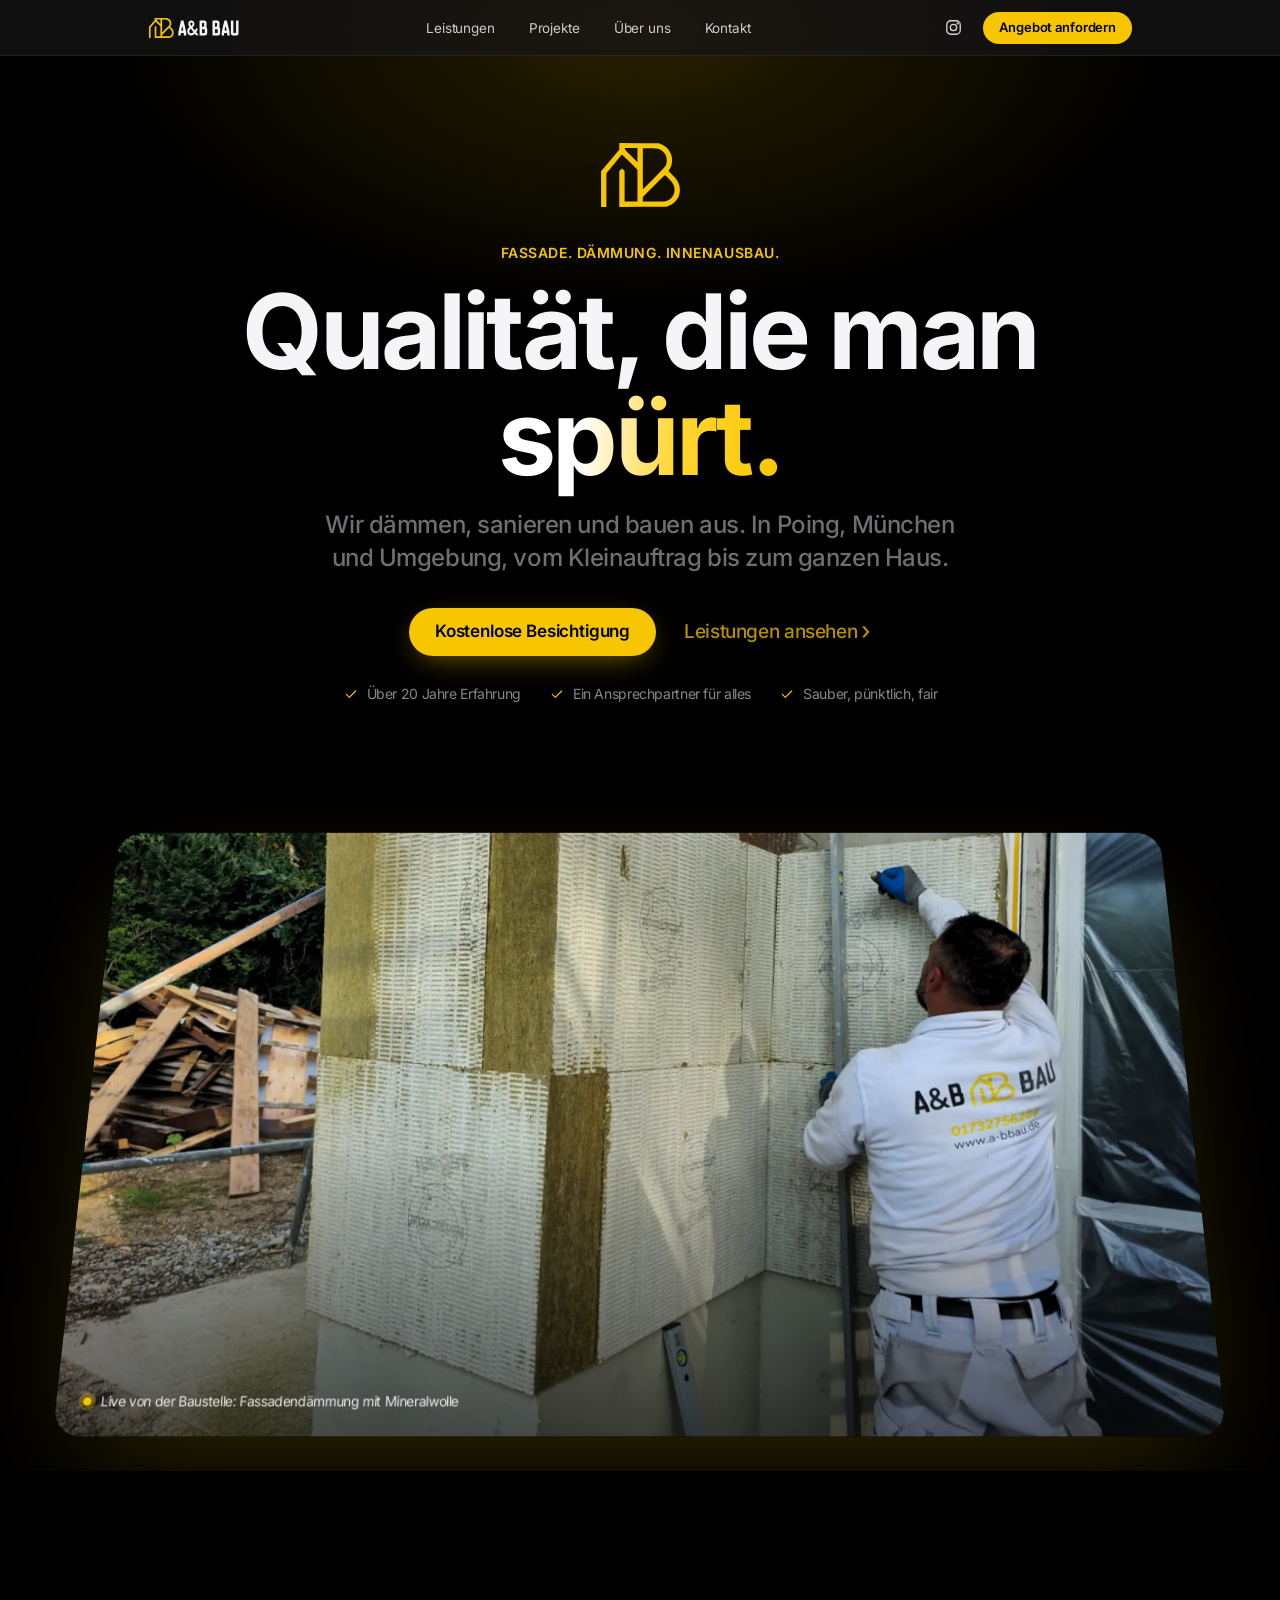
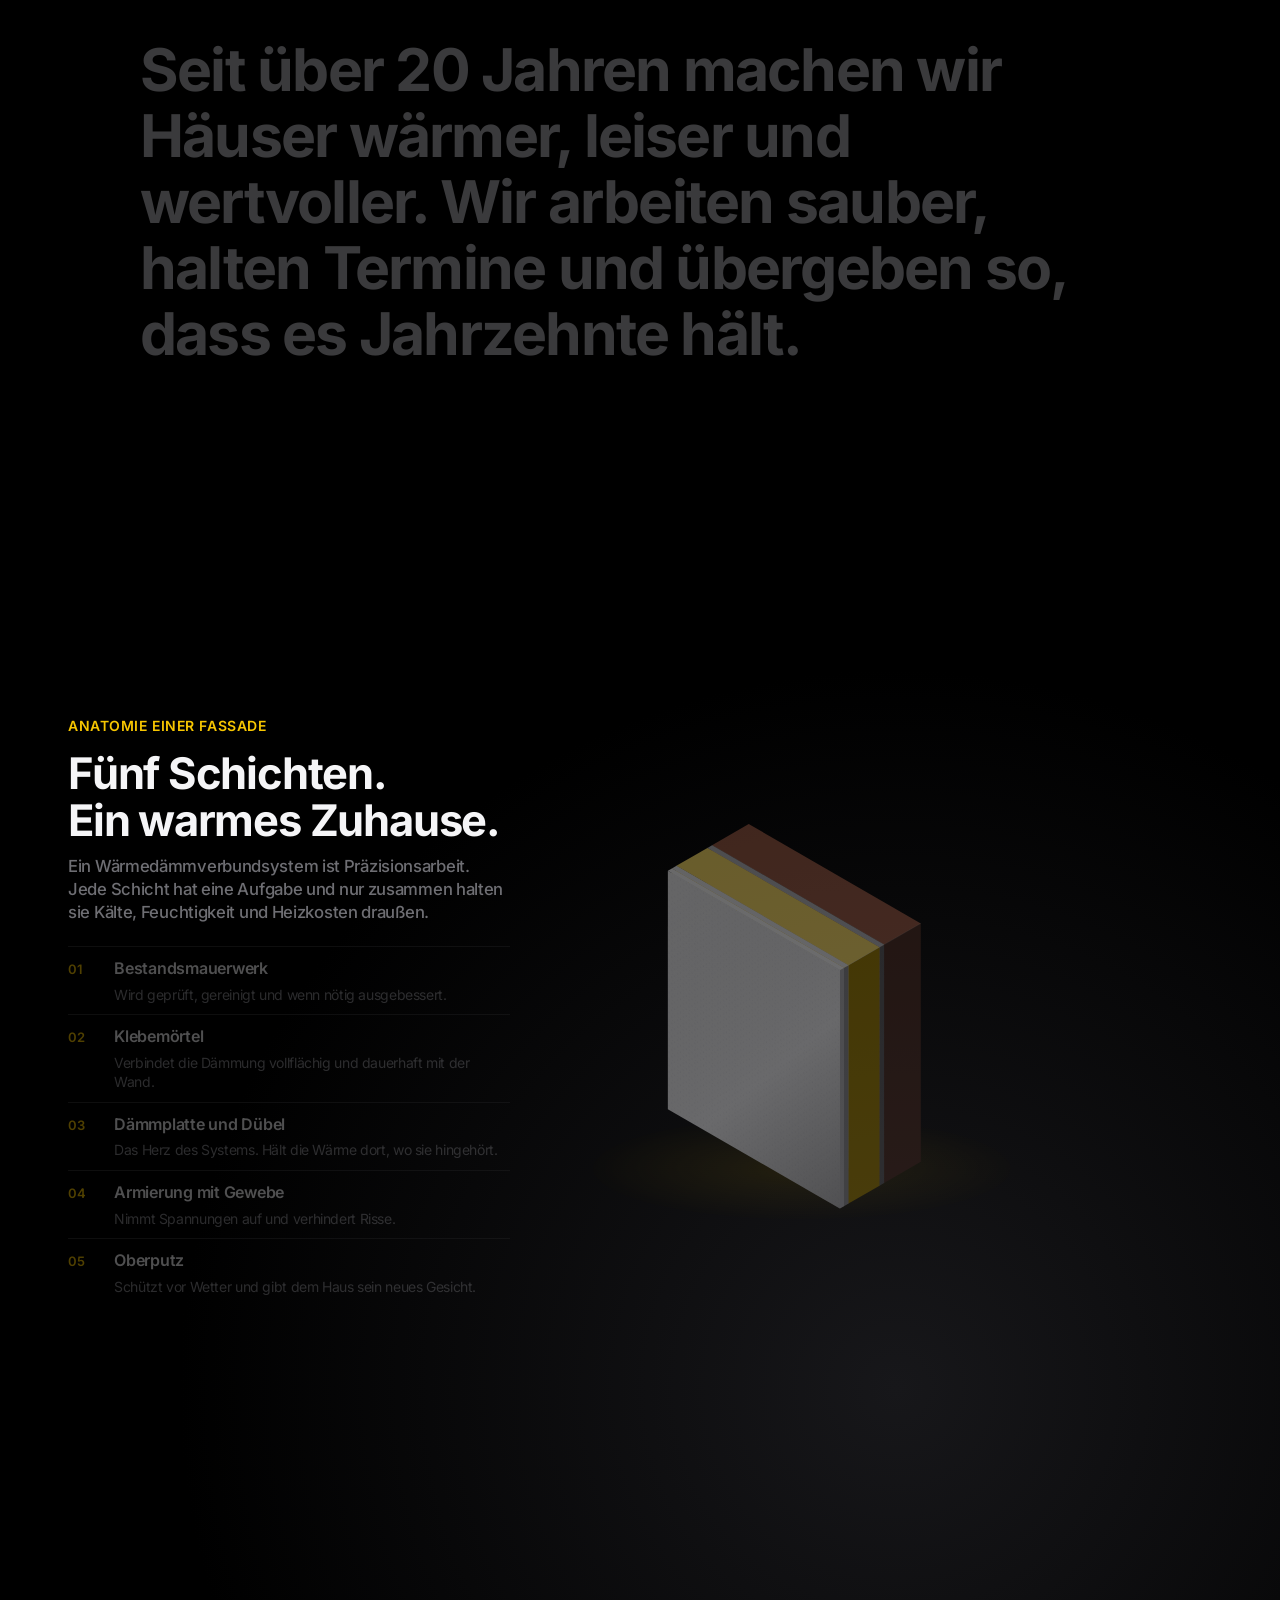
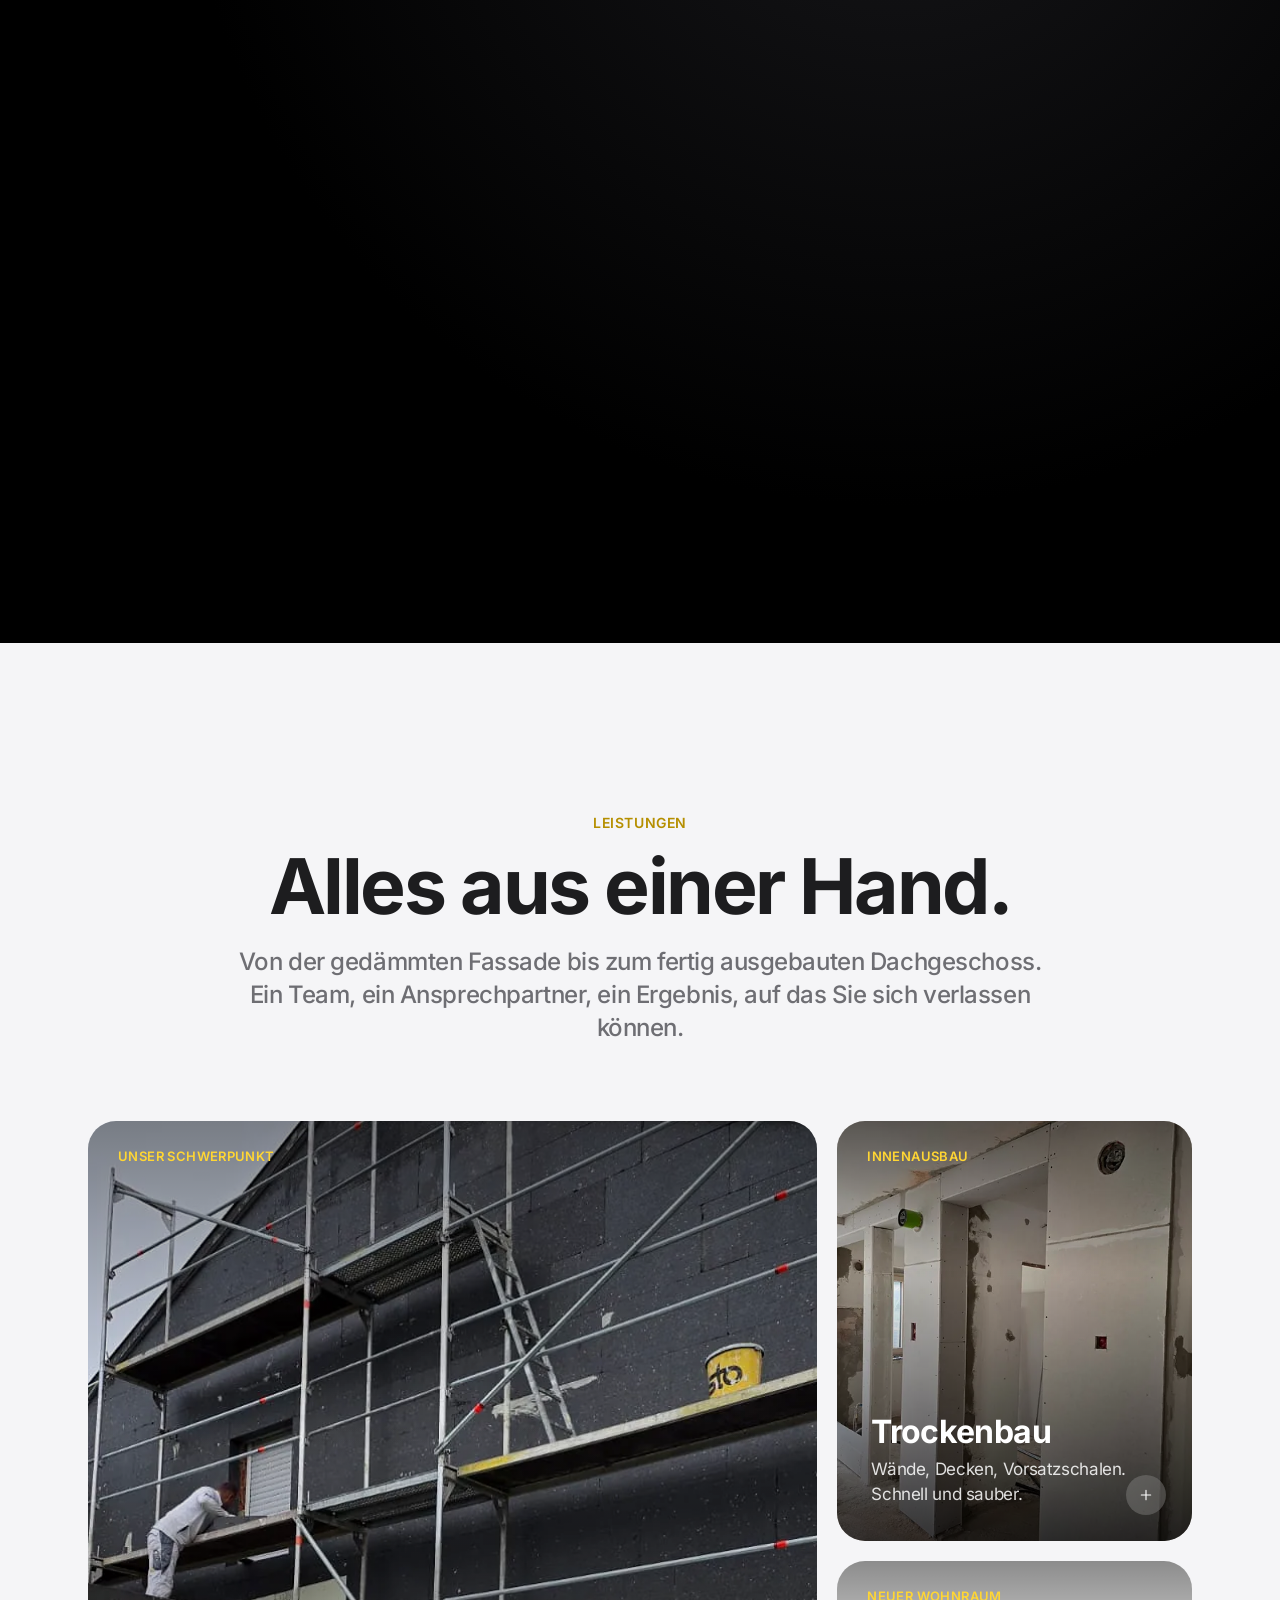
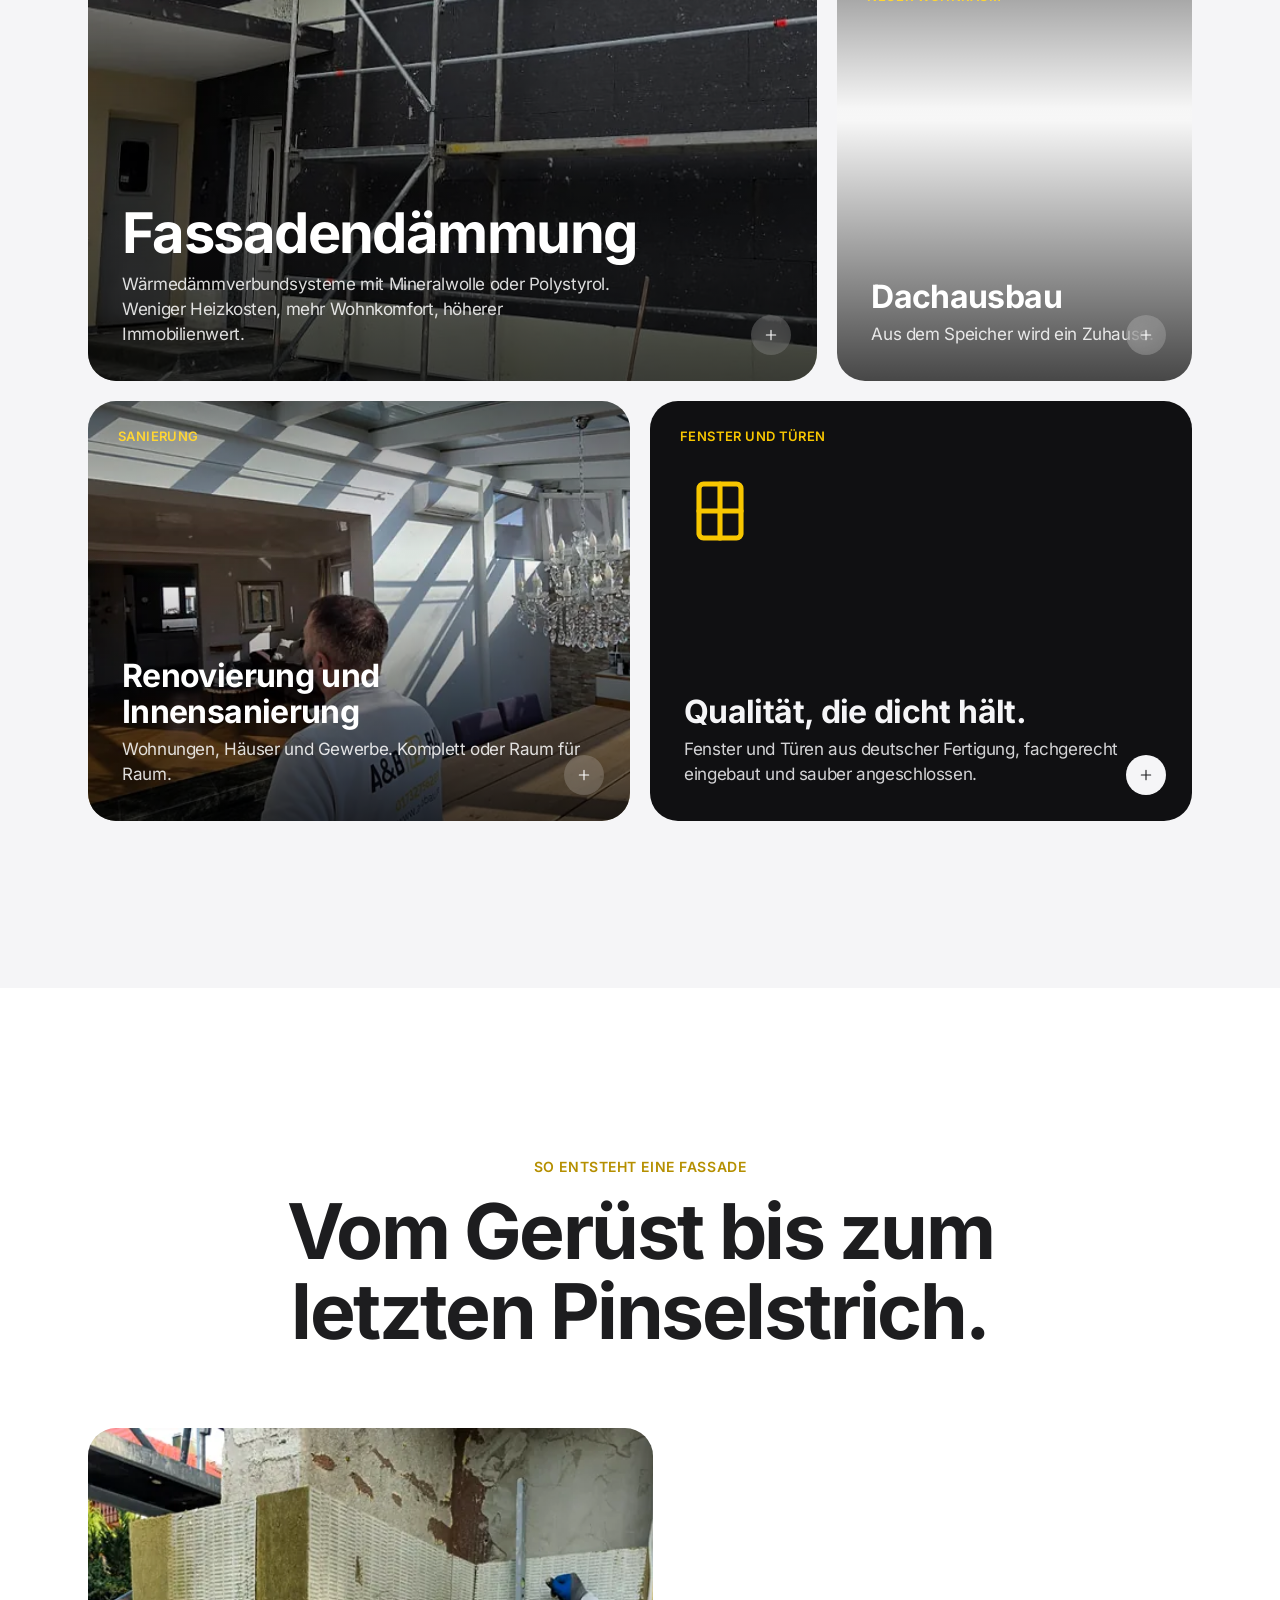
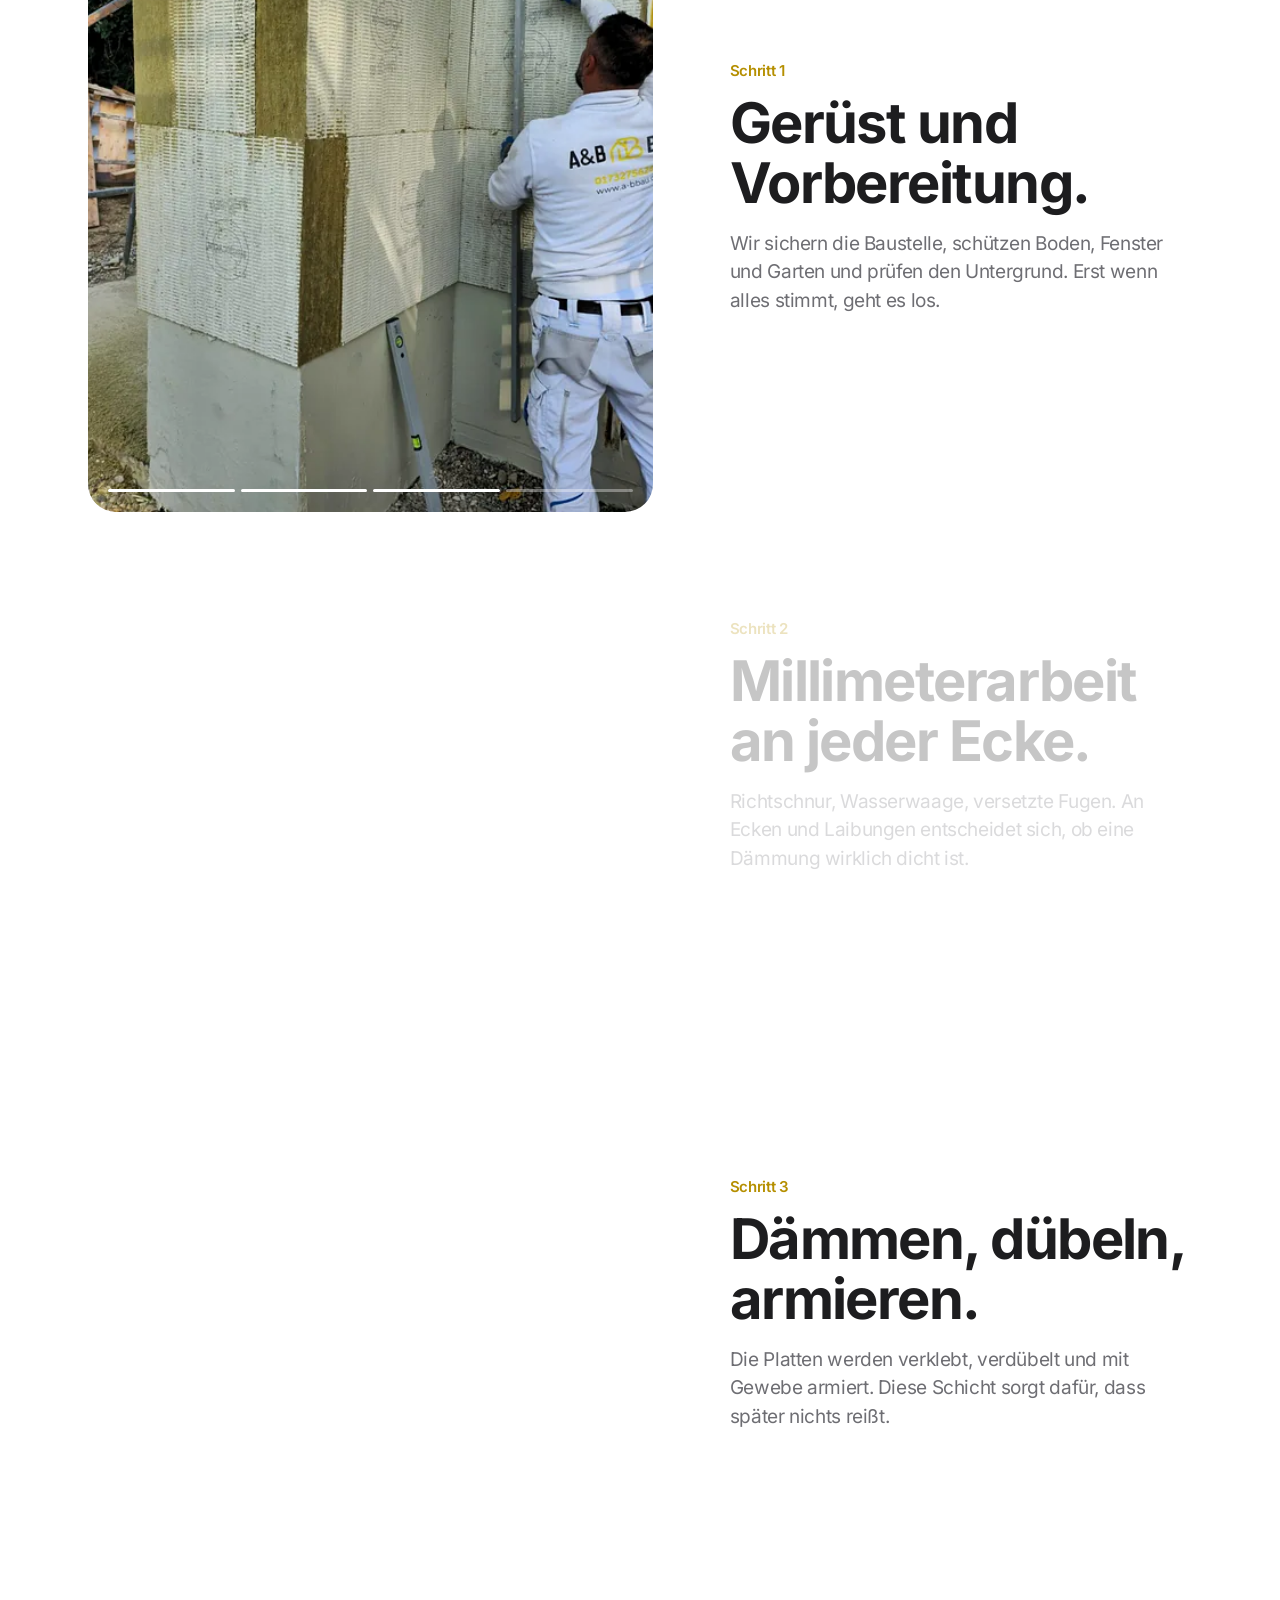
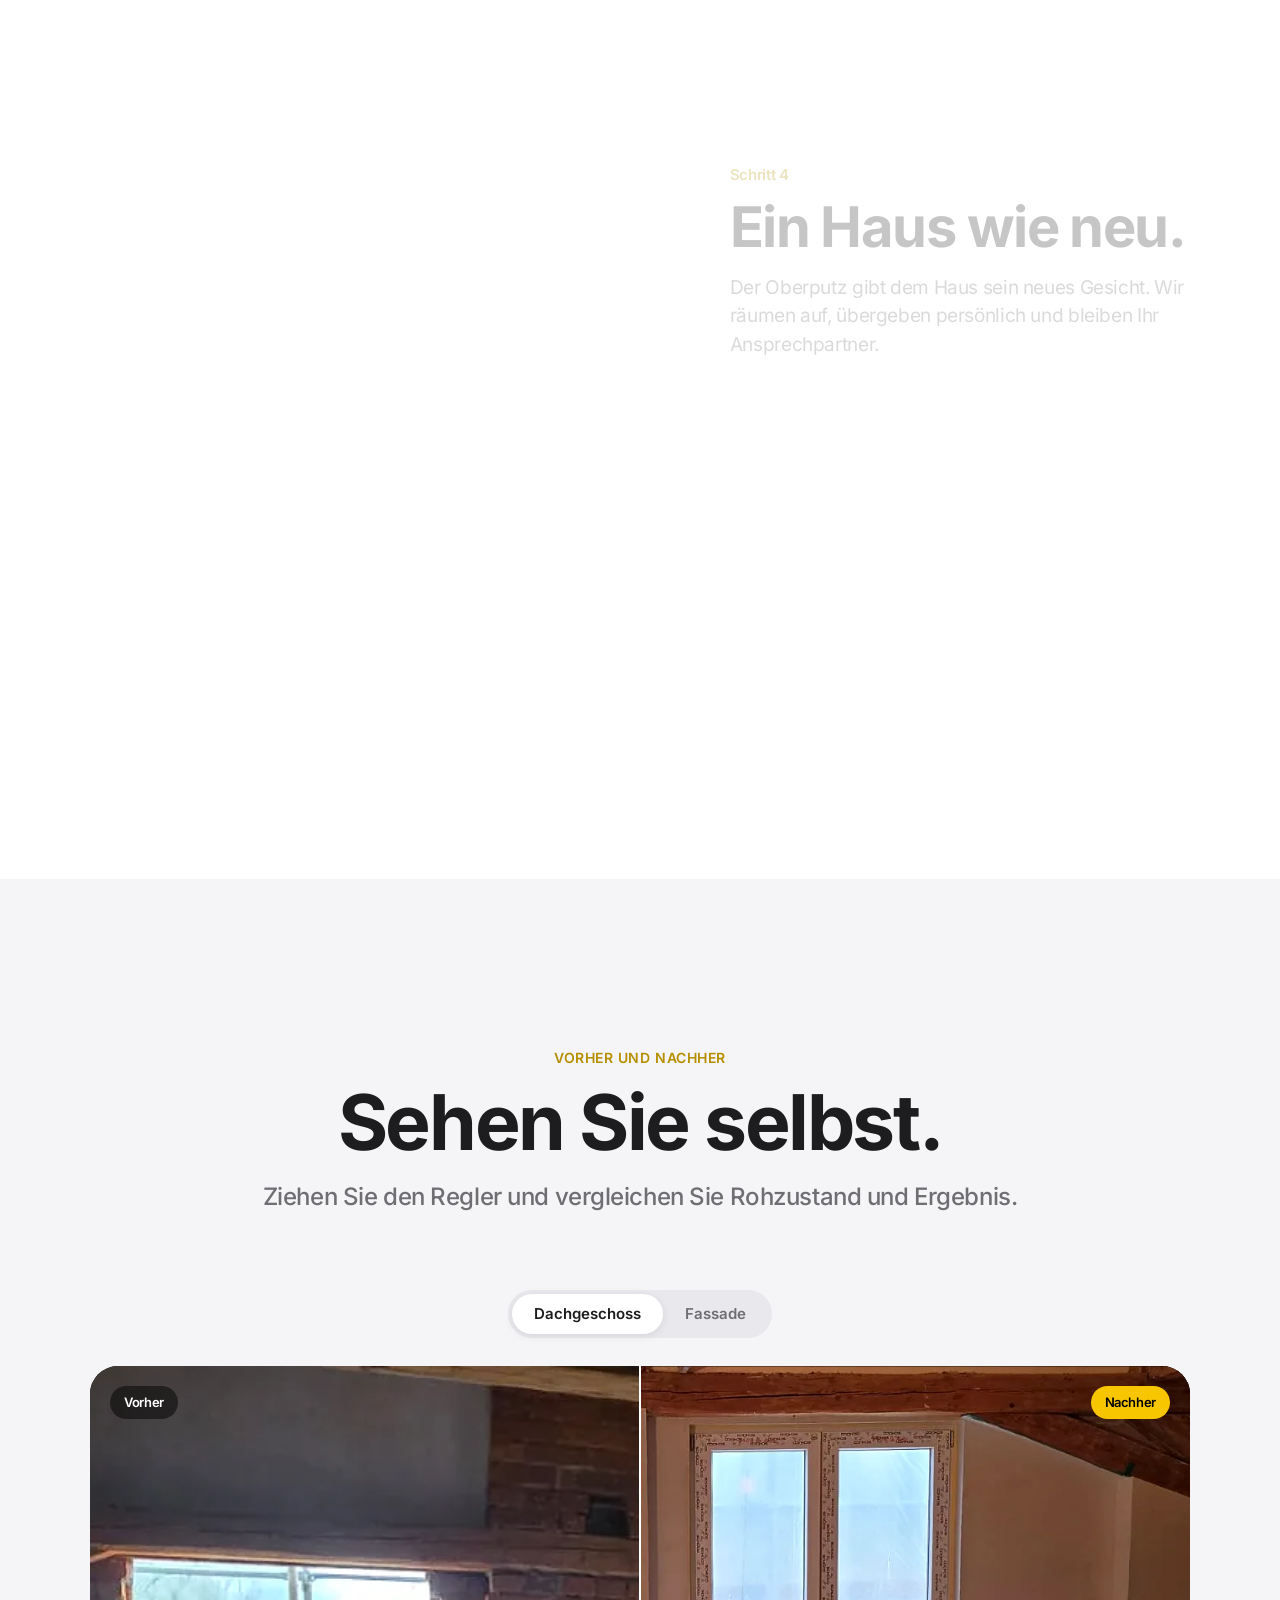
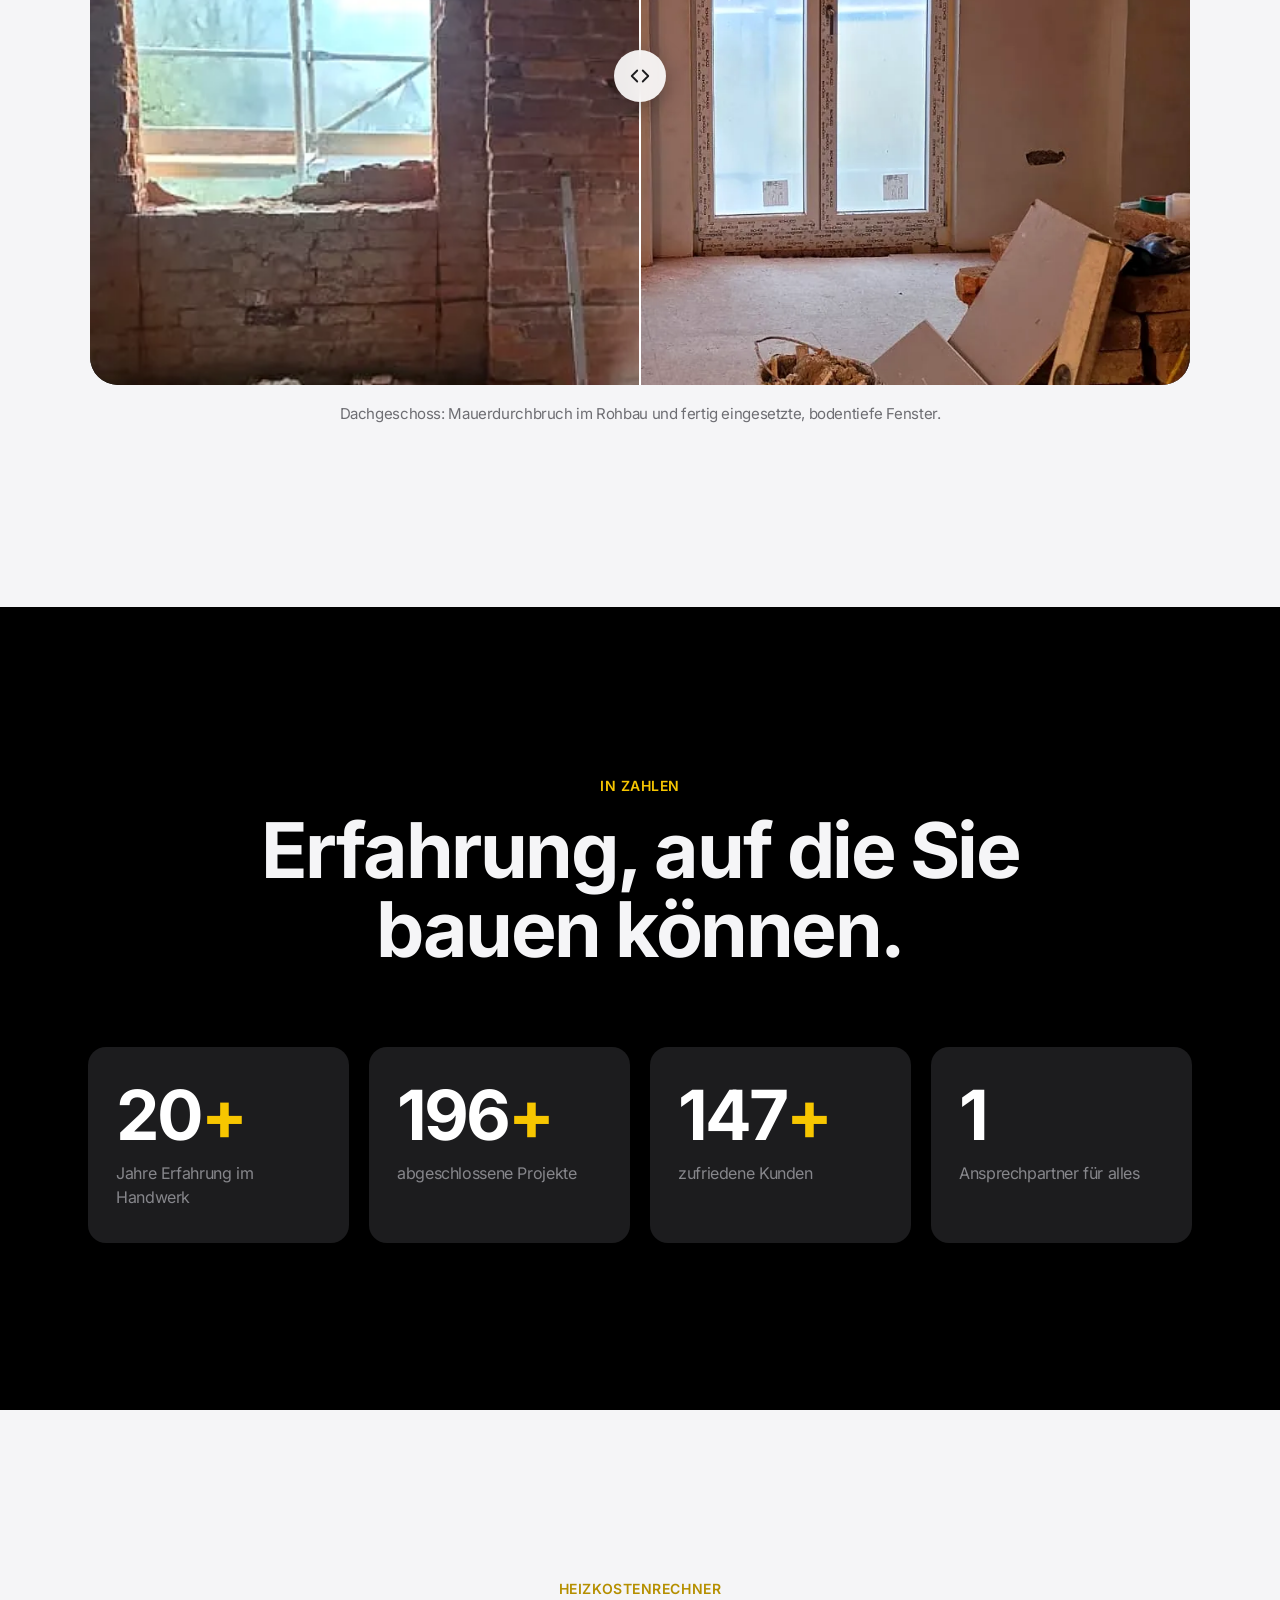
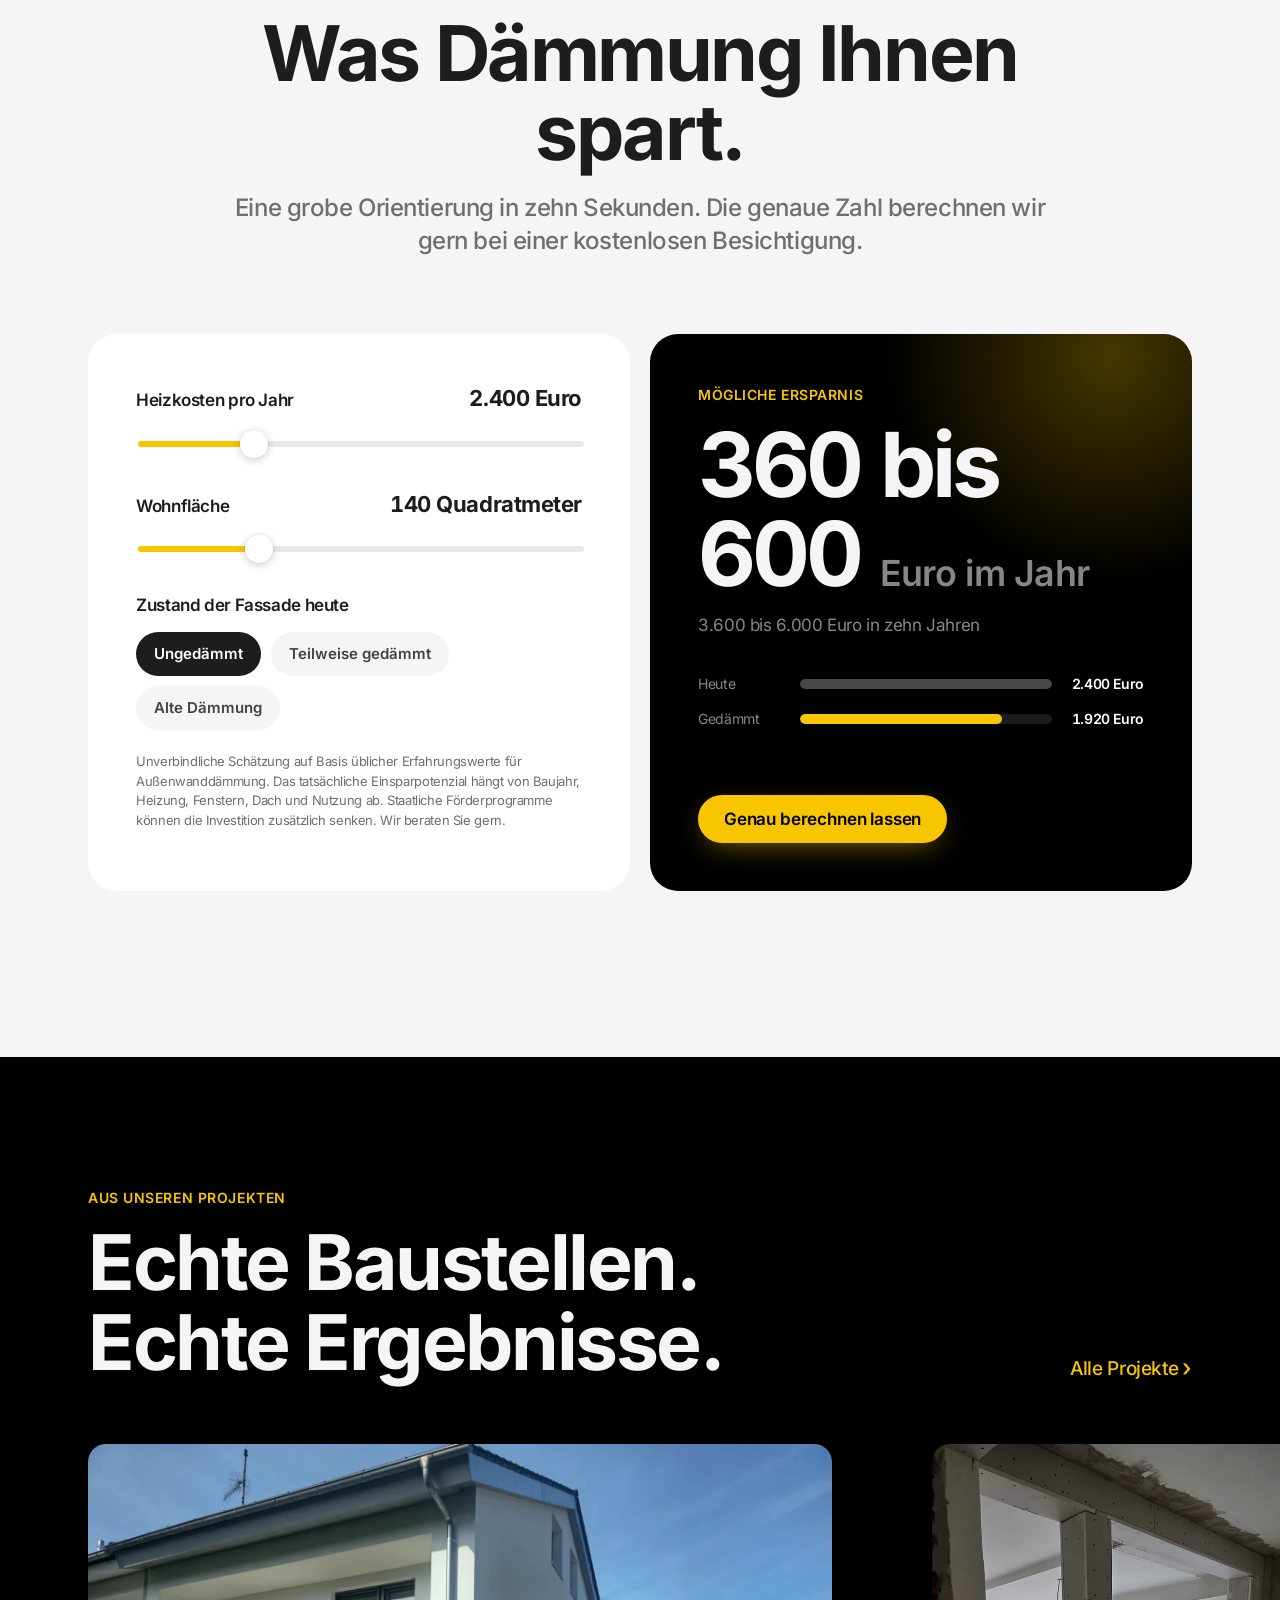
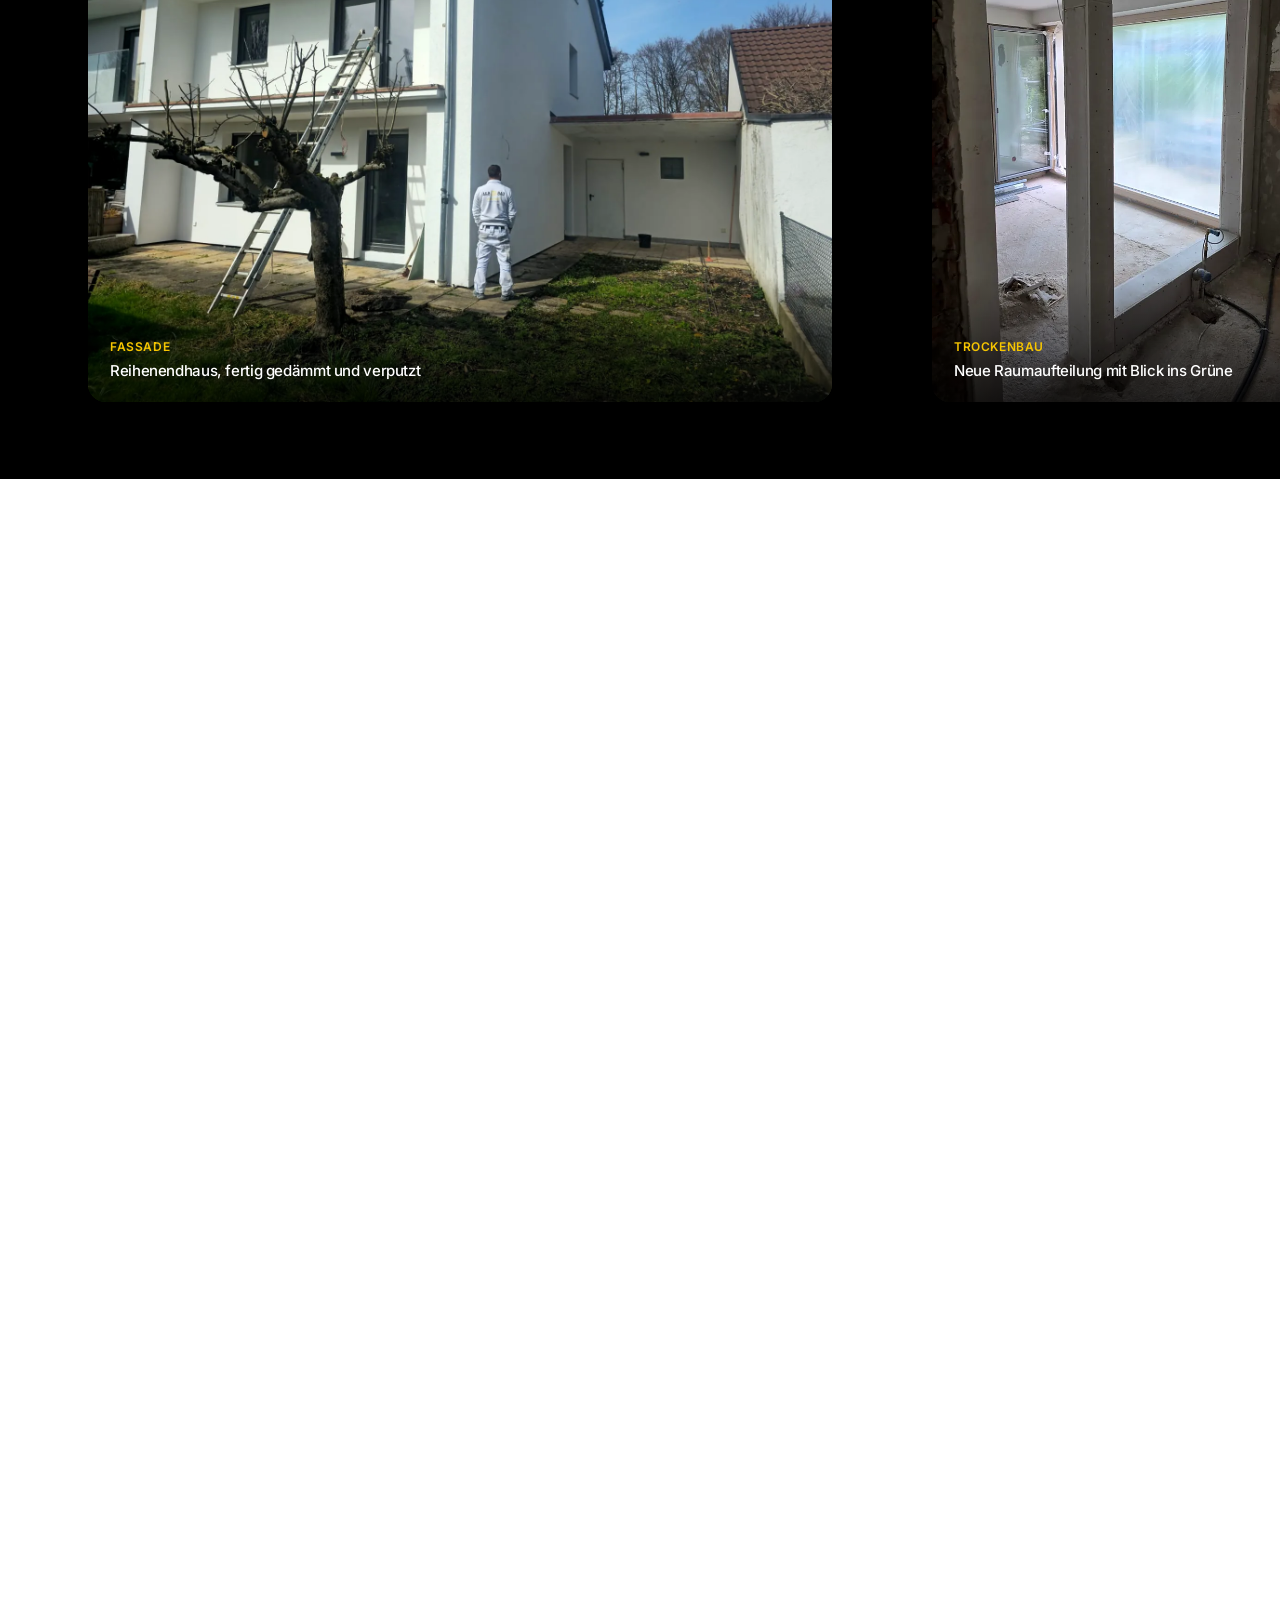
==== commit a96df57e: "Alte Telefonnummer entfernt, Impressum und Datenschutz korrigiert, Instagram-Icon im Header, Scroll-" ====
--- a/index.html
+++ b/index.html
@@ -72,6 +72,7 @@
 -13z"/></g></g></svg></a>
     <ul class="nav-links"><li><a href="leistungen.html">Leistungen</a></li><li><a href="projekte.html">Projekte</a></li><li><a href="ueber-uns.html">Über uns</a></li><li><a href="kontakt.html">Kontakt</a></li></ul>
     <div class="nav-cta">
+      <a class="nav-ig" href="https://www.instagram.com/_abbau/" target="_blank" rel="noopener" aria-label="A&amp;B Bau auf Instagram"><svg viewBox="0 0 24 24" fill="none" stroke="currentColor" stroke-width="1.7" stroke-linecap="round" stroke-linejoin="round" aria-hidden="true"><rect x="3.5" y="3.5" width="17" height="17" rx="5"/><circle cx="12" cy="12" r="4"/><circle cx="17.2" cy="6.8" r=".6" fill="currentColor"/></svg></a>
       <a class="btn btn-yellow" href="kontakt.html">Angebot anfordern</a>
       <button class="nav-burger" aria-label="Menü" aria-expanded="false"><span></span><span></span></button>
     </div>
@@ -493,7 +494,6 @@
       </ul></div>
       <div><h4>Kontakt</h4><ul>
         <li><a href="tel:+491732756289">0173 2756289</a></li>
-        <li><a href="tel:+49176840080354">0176 8400 80 354</a></li>
         <li><a href="mailto:info@a-bbau.de">info@a-bbau.de</a></li>
         <li>Watzmannstraße 19<br>85586 Poing</li>
       </ul></div>
--- a/assets/css/site.css
+++ b/assets/css/site.css
@@ -147,6 +147,9 @@
 .nav.light .nav-links a[aria-current="page"] { color: var(--yellow-deep); }
 .nav-cta { display: flex; align-items: center; gap: 14px; }
 .nav-cta .btn { min-height: 32px; padding: 0 16px; font-size: 13px; box-shadow: none; }
+.nav-ig { display: flex; align-items: center; justify-content: center; width: 32px; height: 32px; border-radius: 50%; color: currentColor; opacity: .85; transition: opacity .2s, background .2s; }
+.nav-ig:hover { opacity: 1; background: rgba(127,127,127,.14); }
+.nav-ig svg { width: 19px; height: 19px; }
 .nav-burger { display: none; width: 40px; height: 40px; border: 0; background: none; cursor: pointer; position: relative; }
 .nav-burger span { position: absolute; left: 11px; right: 11px; height: 1.5px; background: currentColor; border-radius: 2px; transition: transform .45s var(--ease-out), top .45s var(--ease-out); }
 .nav-burger span:nth-child(1) { top: 16px; } .nav-burger span:nth-child(2) { top: 23px; }
--- a/assets/css/site.css
+++ b/assets/css/site.css
@@ -147,6 +147,9 @@
 .nav.light .nav-links a[aria-current="page"] { color: var(--yellow-deep); }
 .nav-cta { display: flex; align-items: center; gap: 14px; }
 .nav-cta .btn { min-height: 32px; padding: 0 16px; font-size: 13px; box-shadow: none; }
+.nav-ig { display: flex; align-items: center; justify-content: center; width: 32px; height: 32px; border-radius: 50%; color: currentColor; opacity: .85; transition: opacity .2s, background .2s; }
+.nav-ig:hover { opacity: 1; background: rgba(127,127,127,.14); }
+.nav-ig svg { width: 19px; height: 19px; }
 .nav-burger { display: none; width: 40px; height: 40px; border: 0; background: none; cursor: pointer; position: relative; }
 .nav-burger span { position: absolute; left: 11px; right: 11px; height: 1.5px; background: currentColor; border-radius: 2px; transition: transform .45s var(--ease-out), top .45s var(--ease-out); }
 .nav-burger span:nth-child(1) { top: 16px; } .nav-burger span:nth-child(2) { top: 23px; }
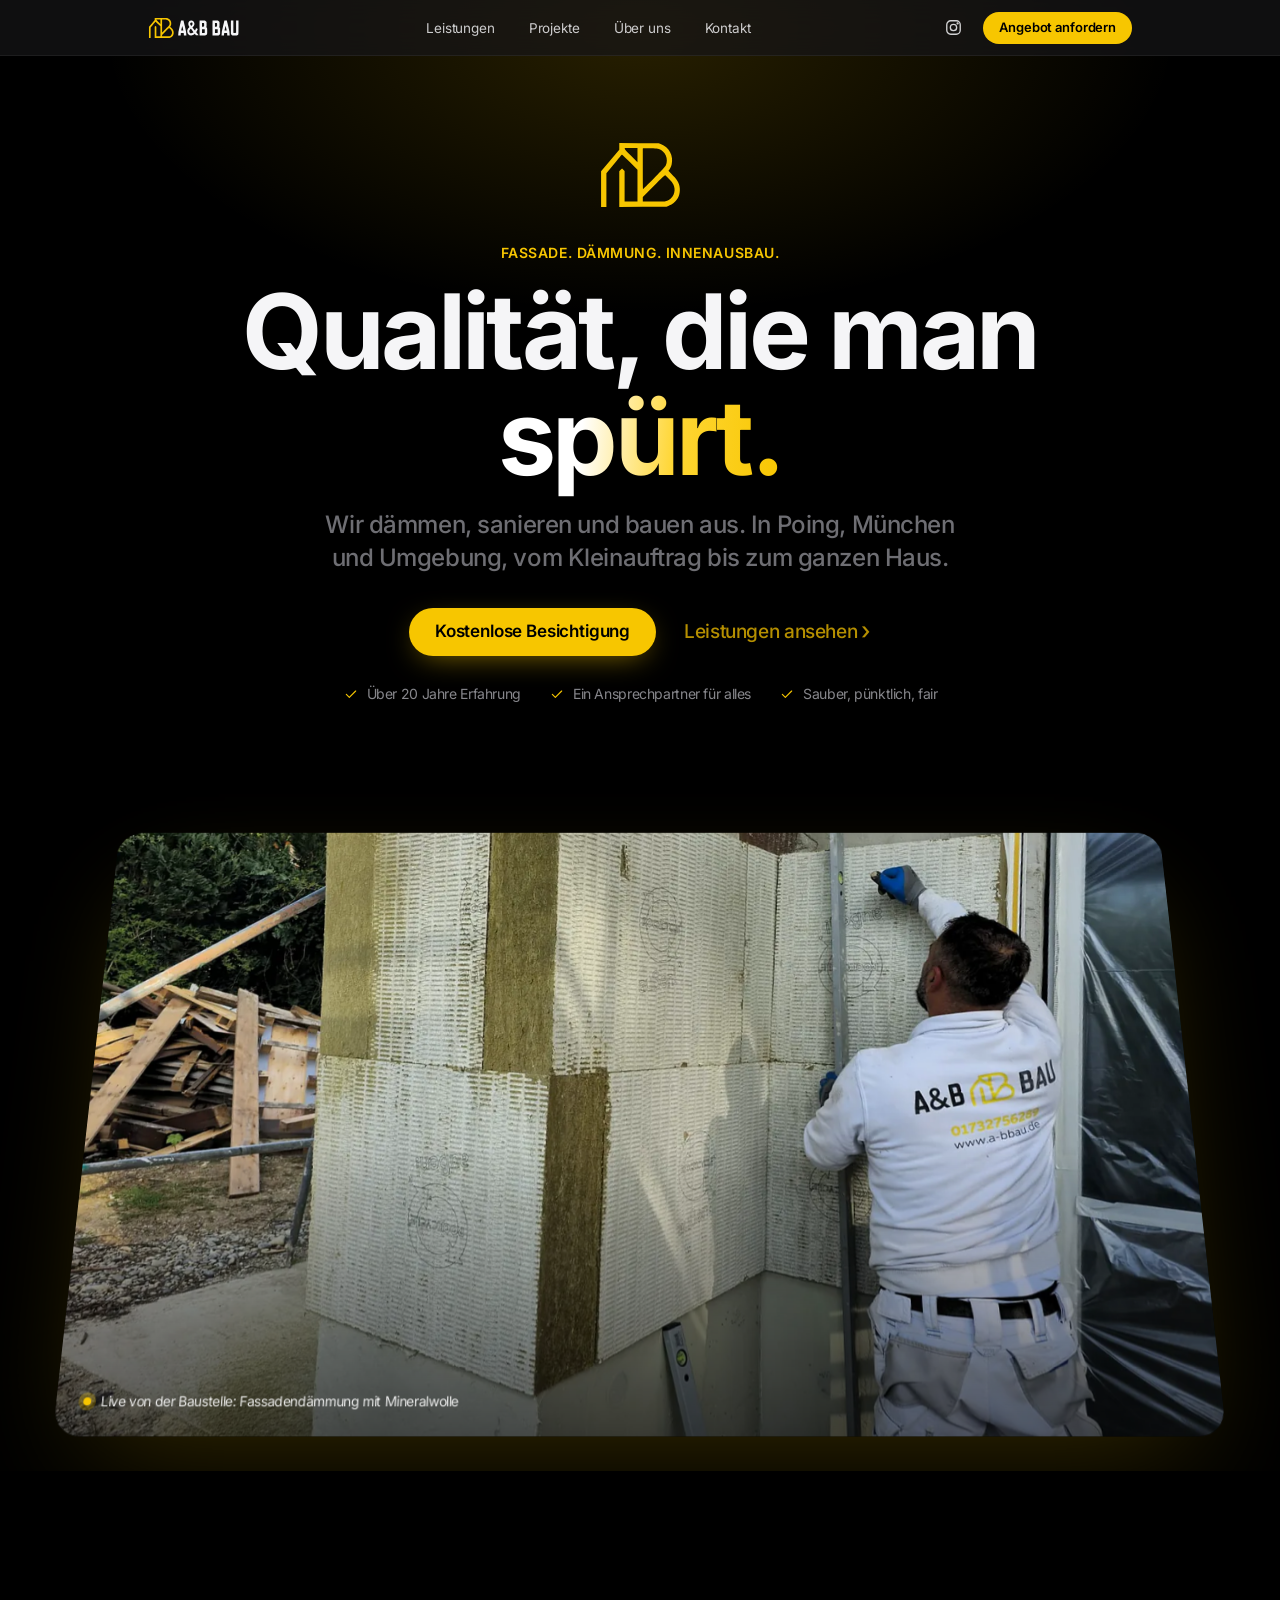
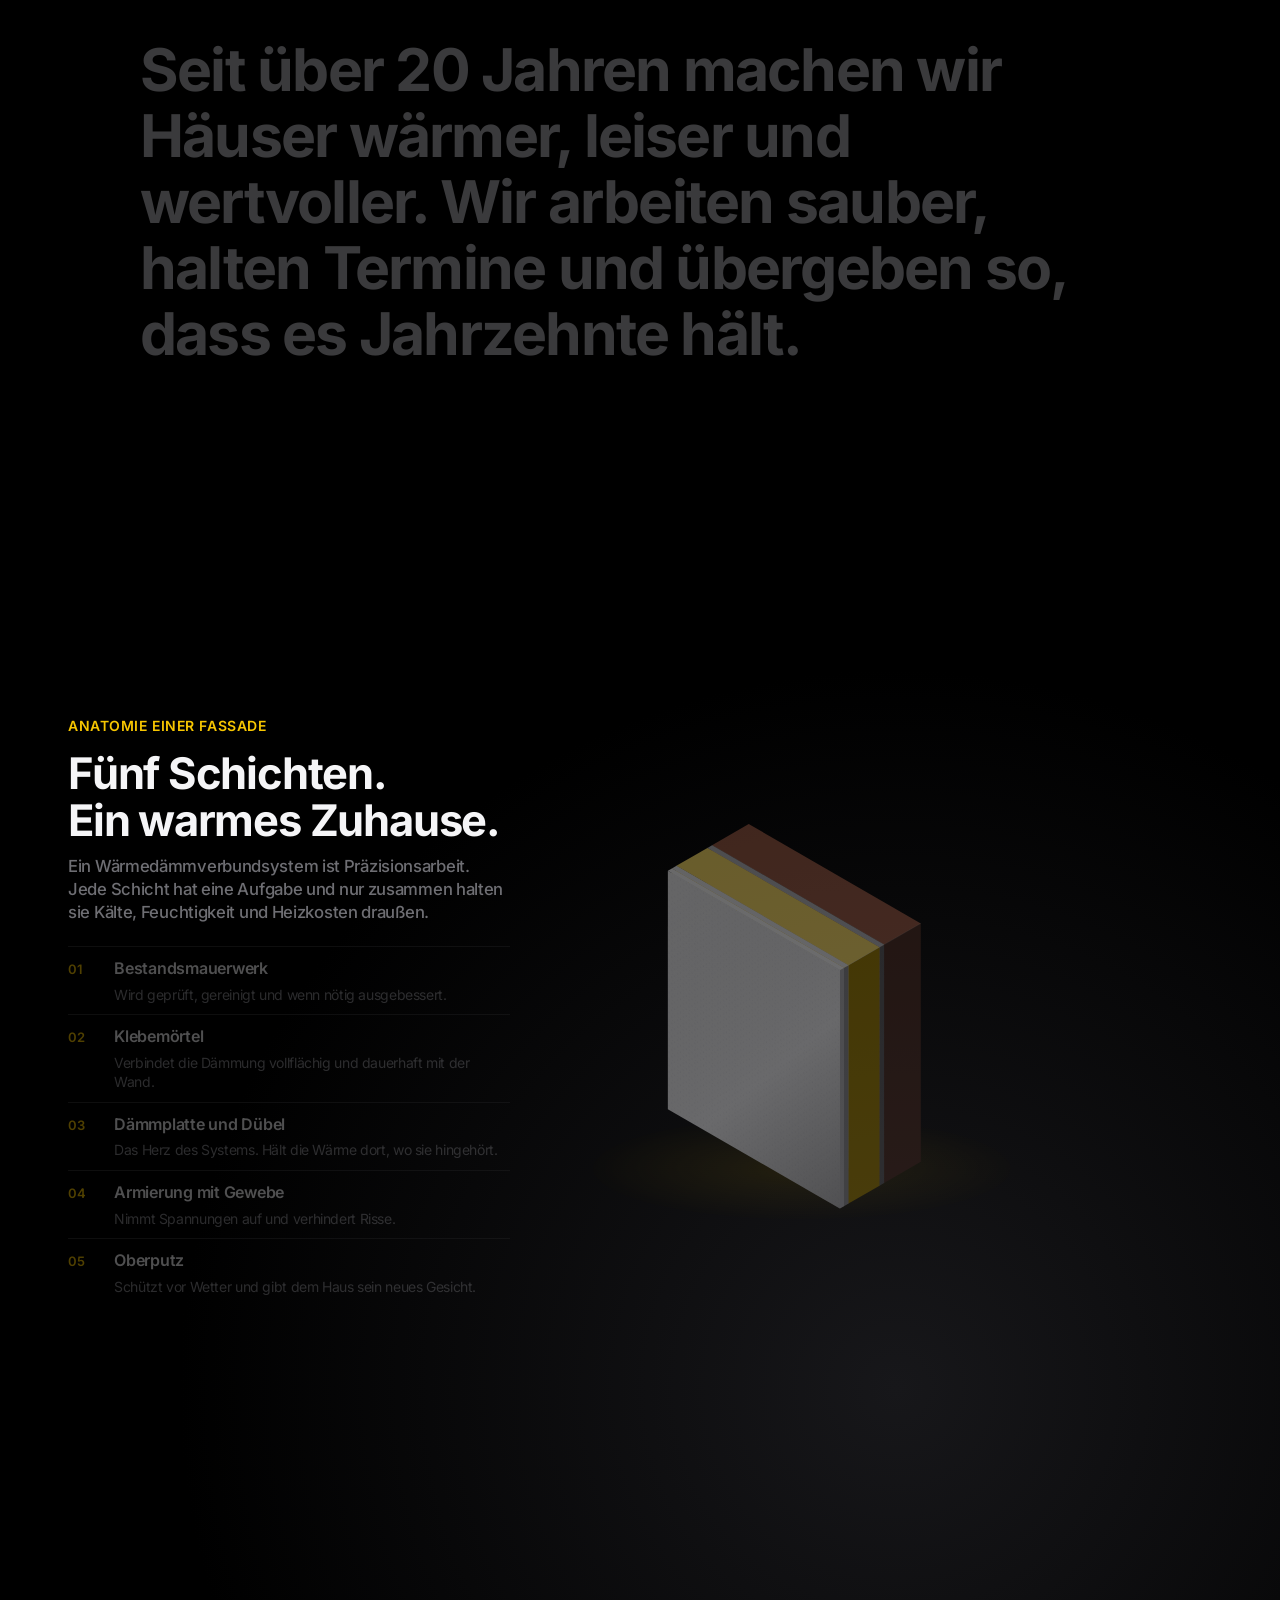
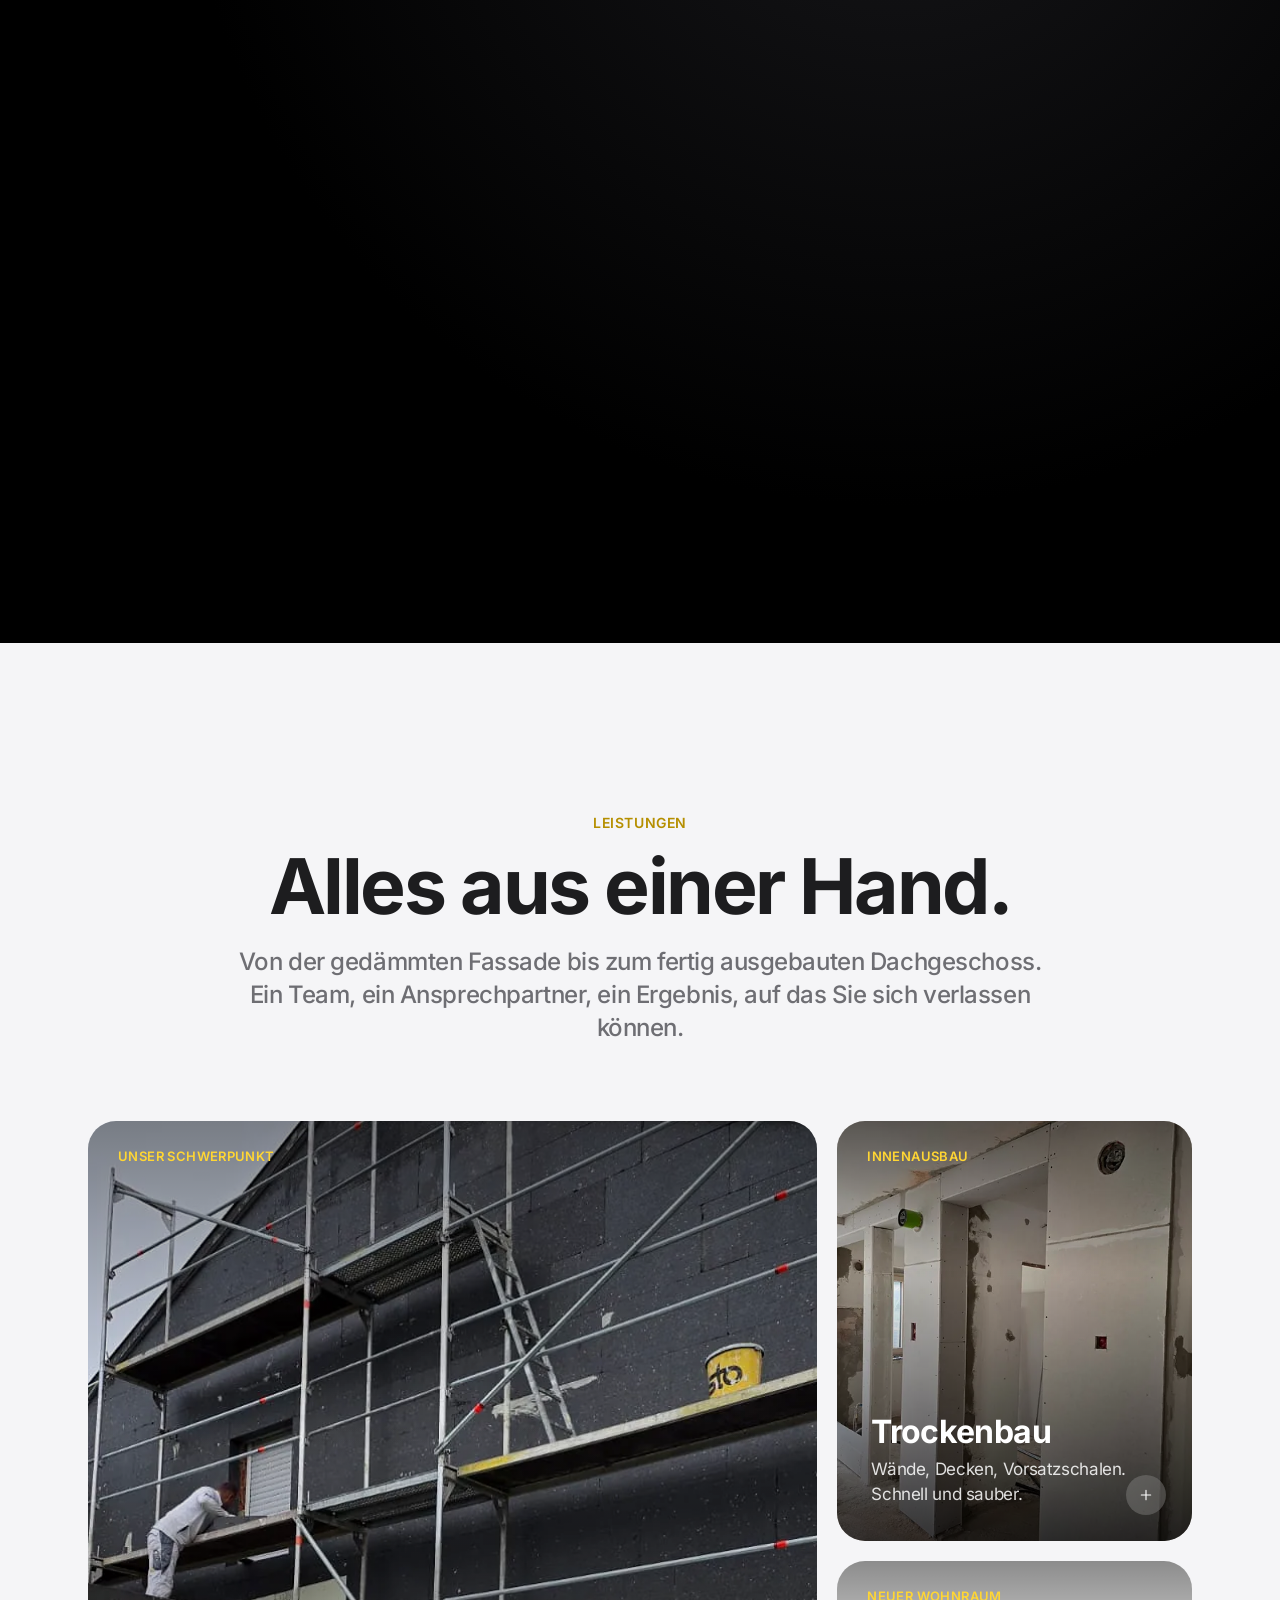
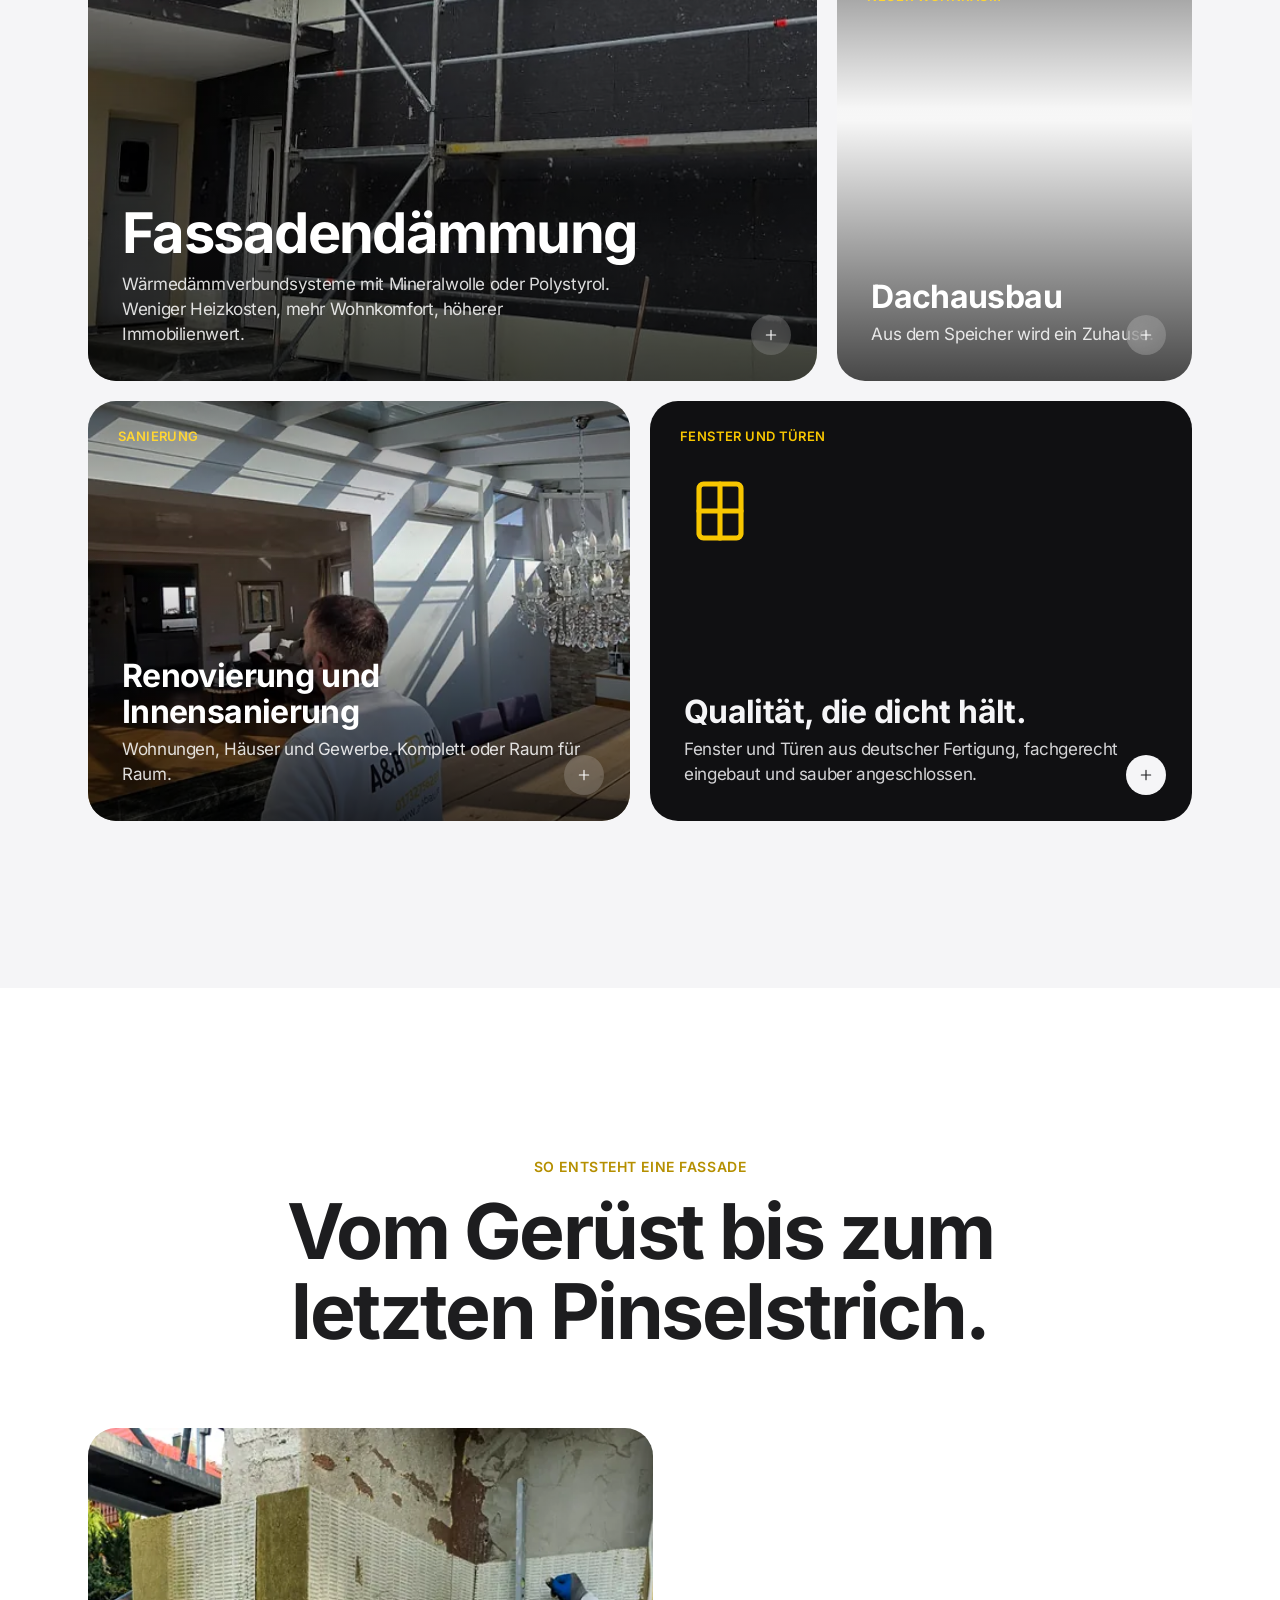
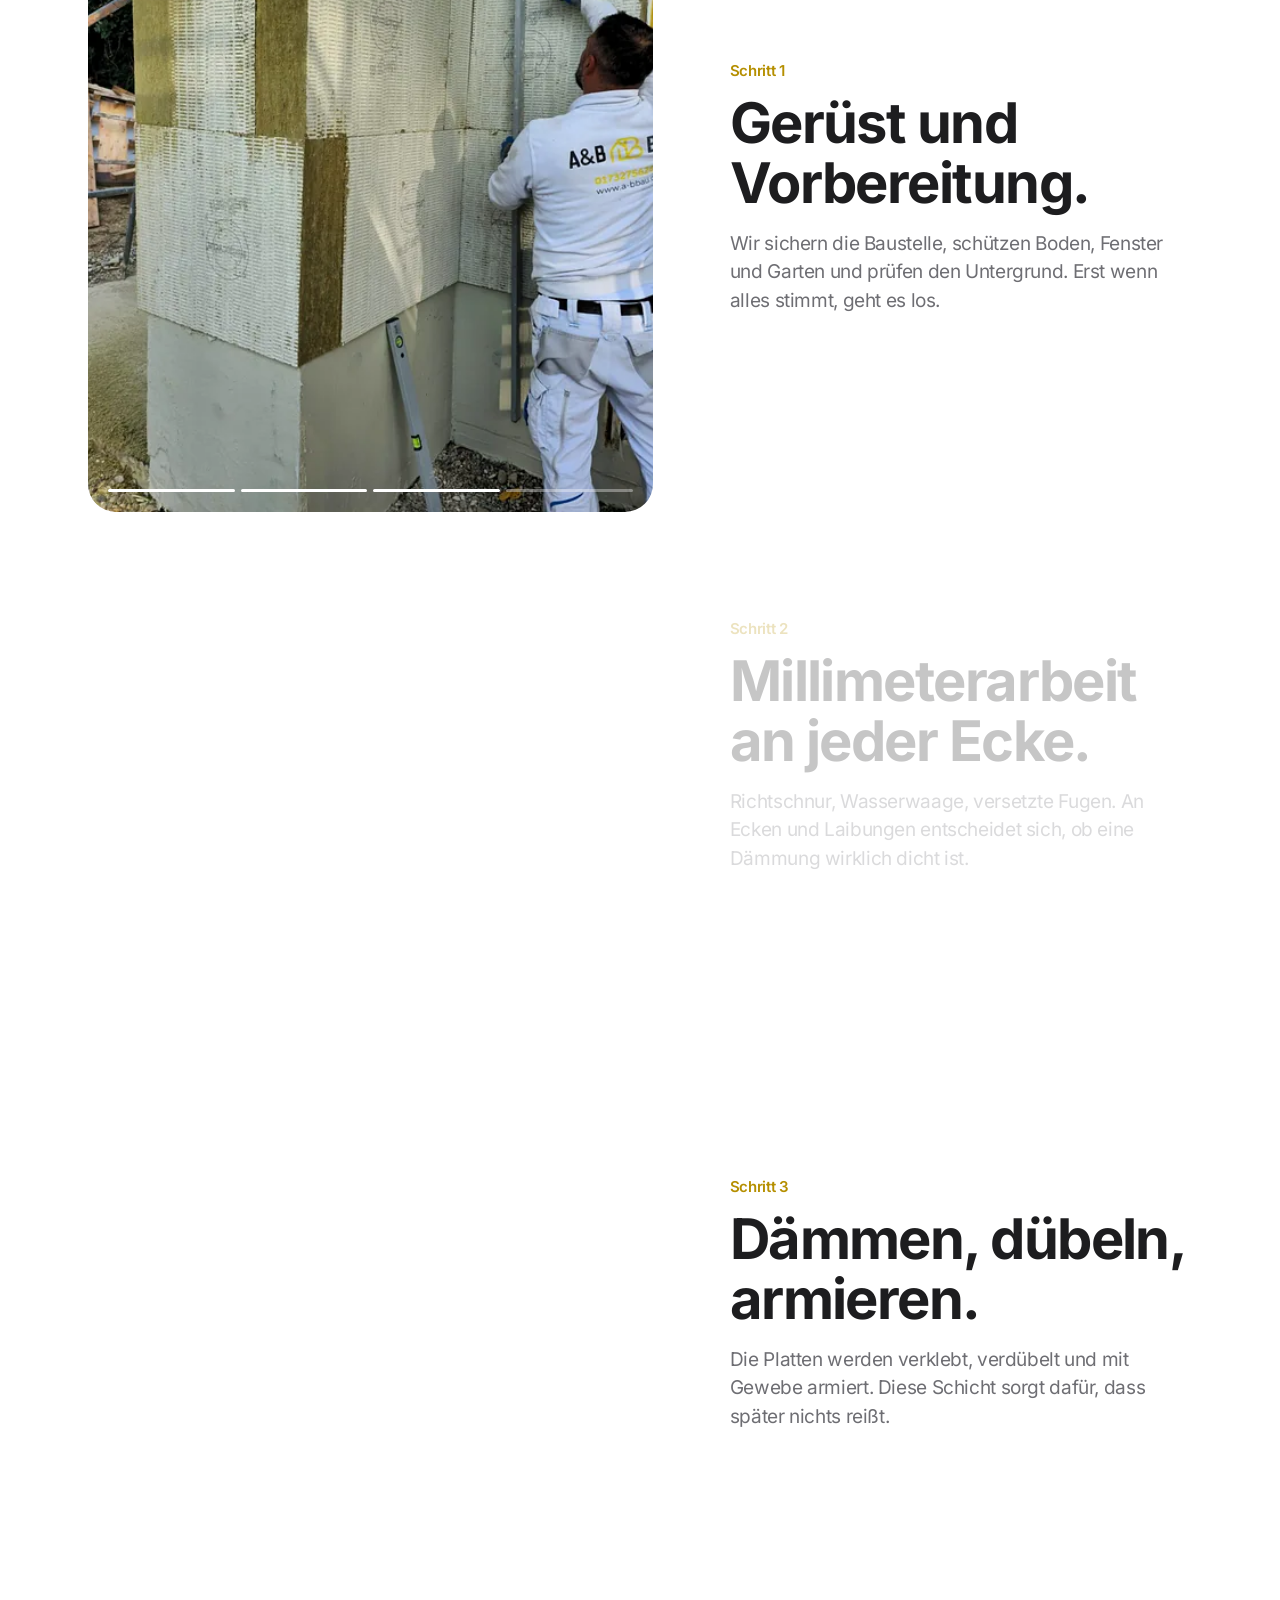
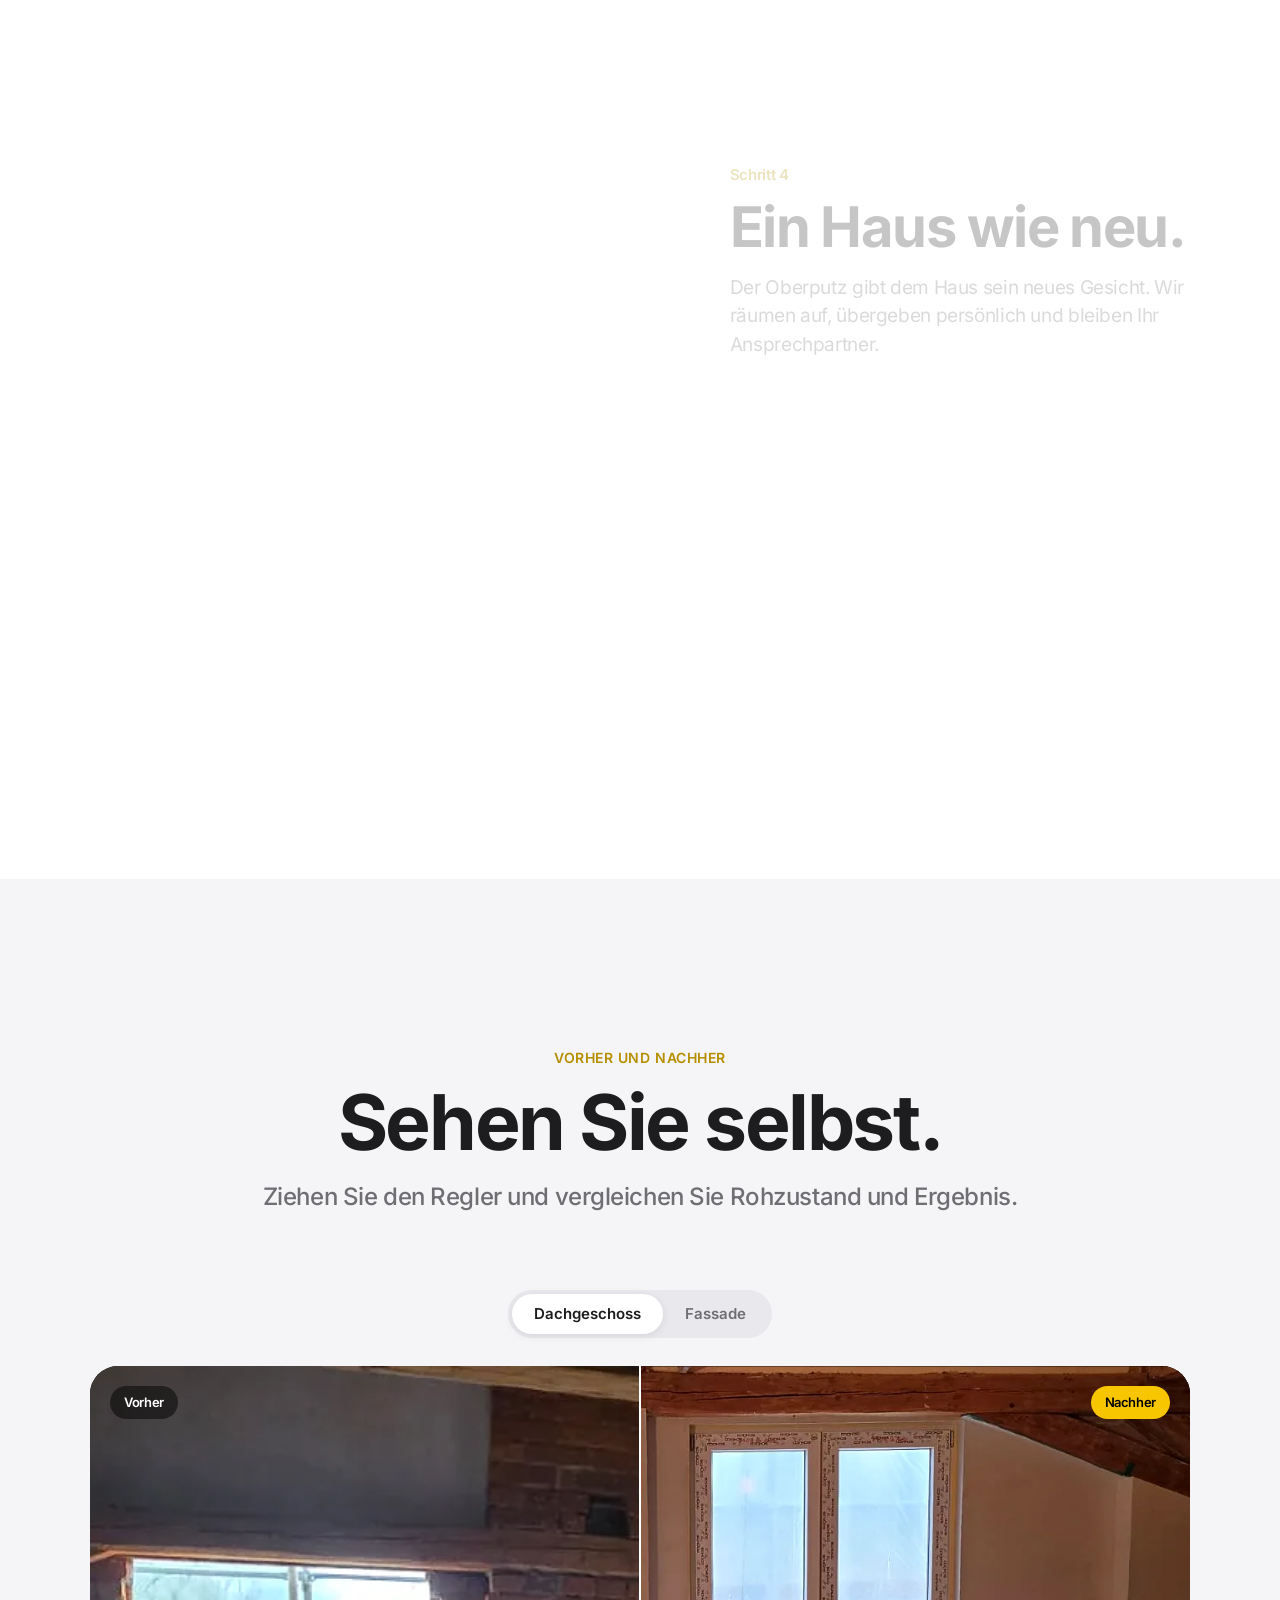
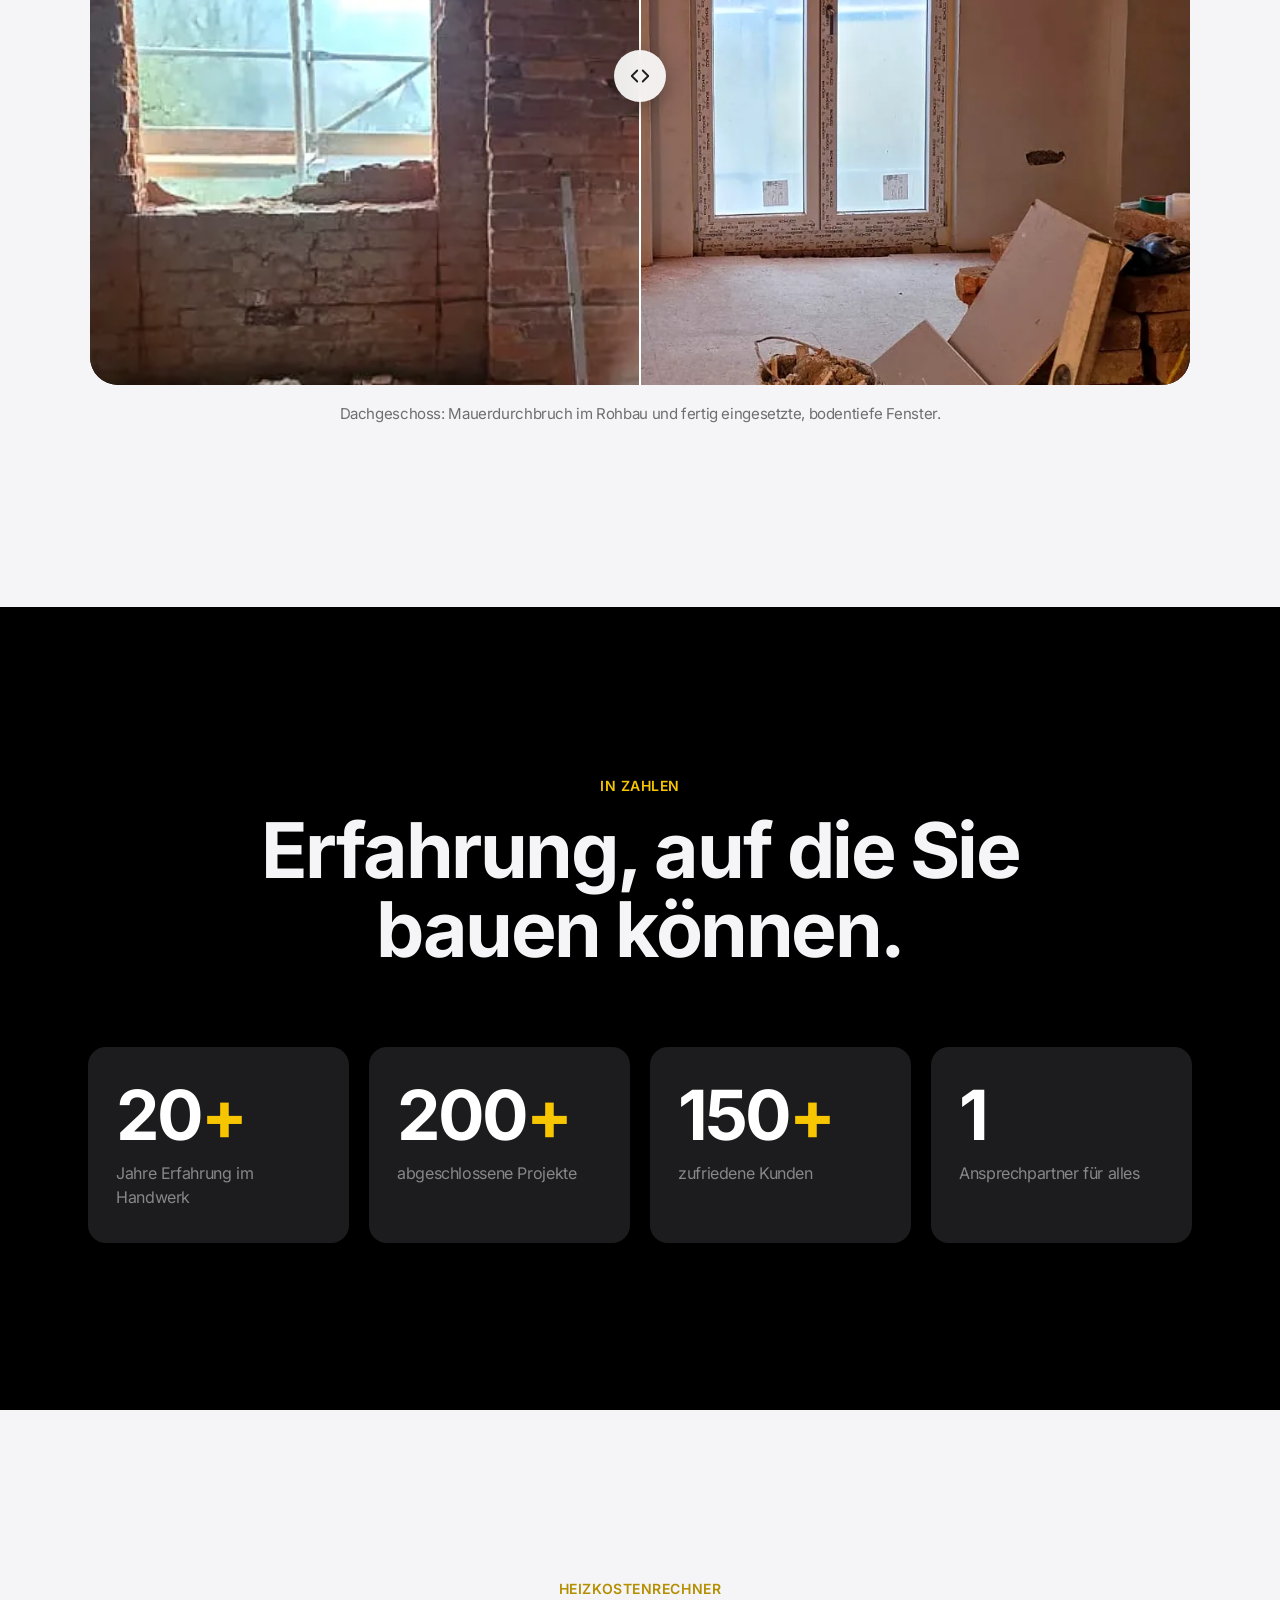
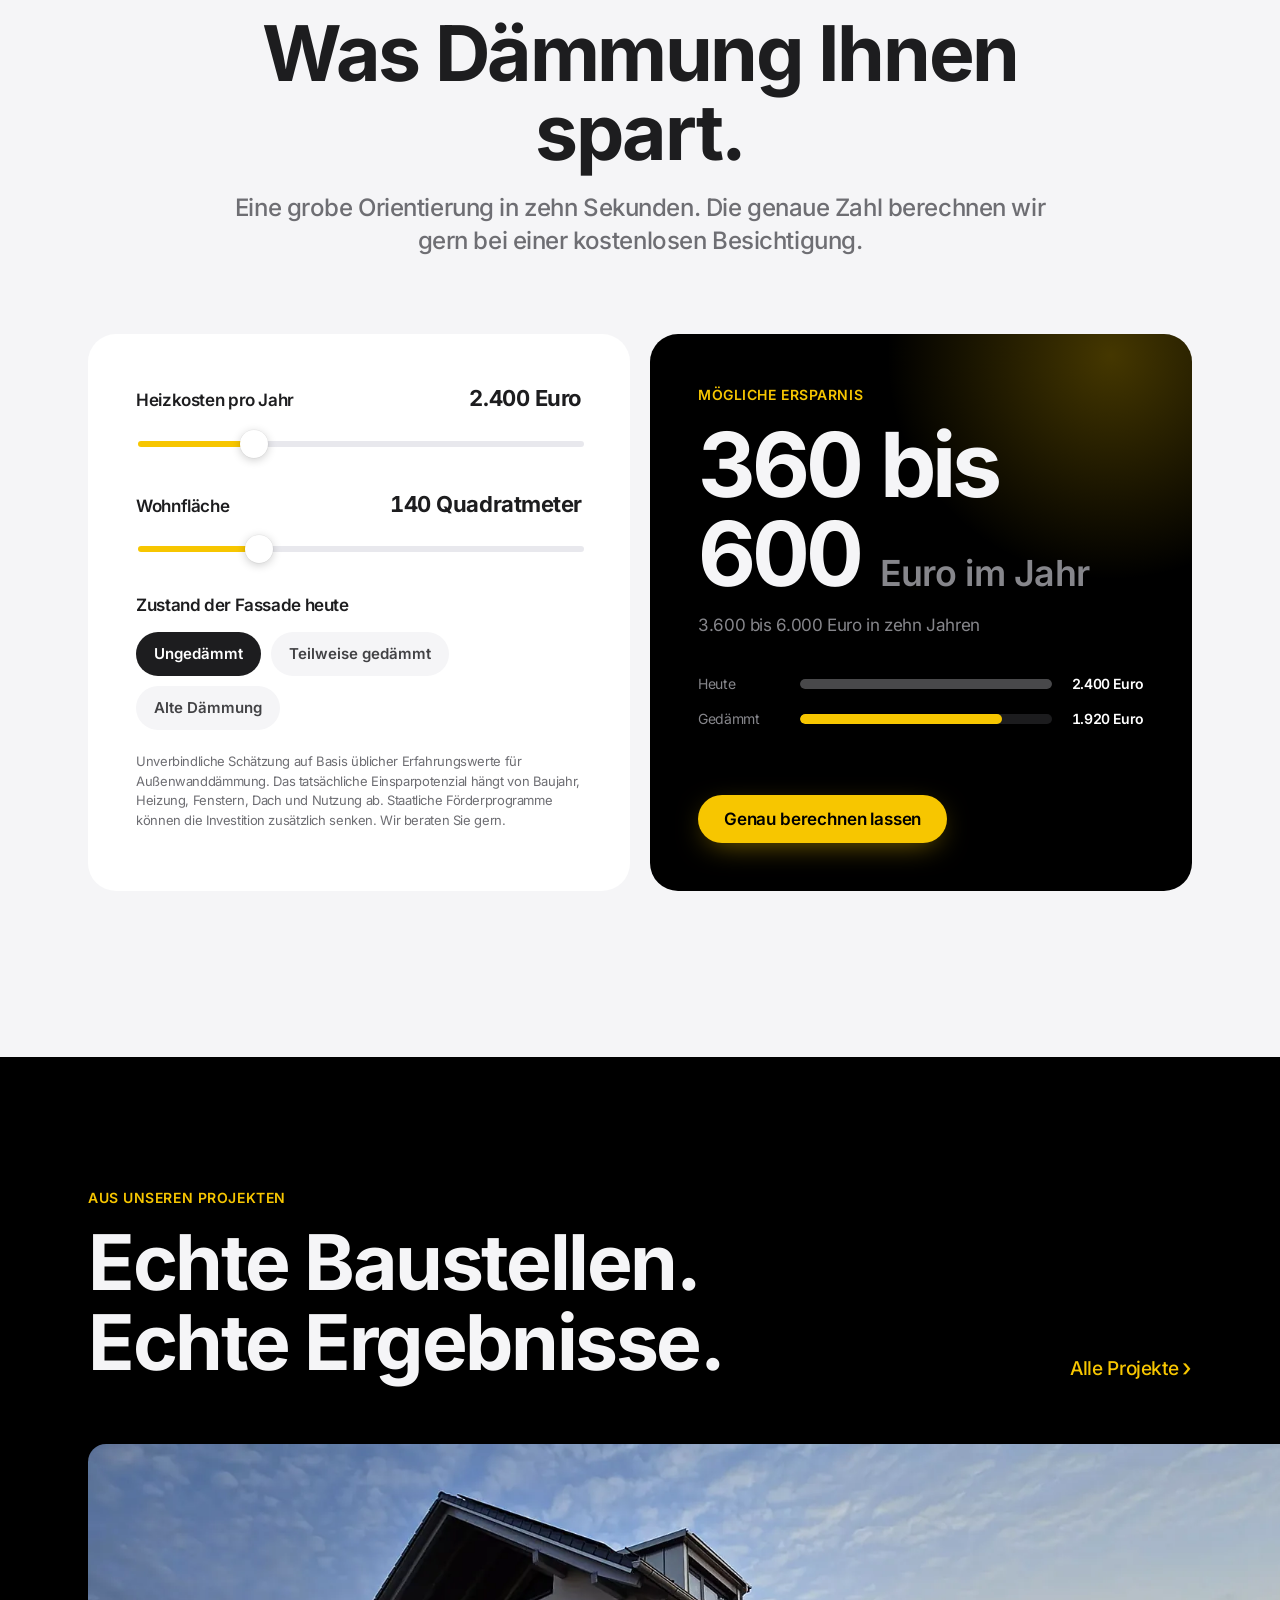
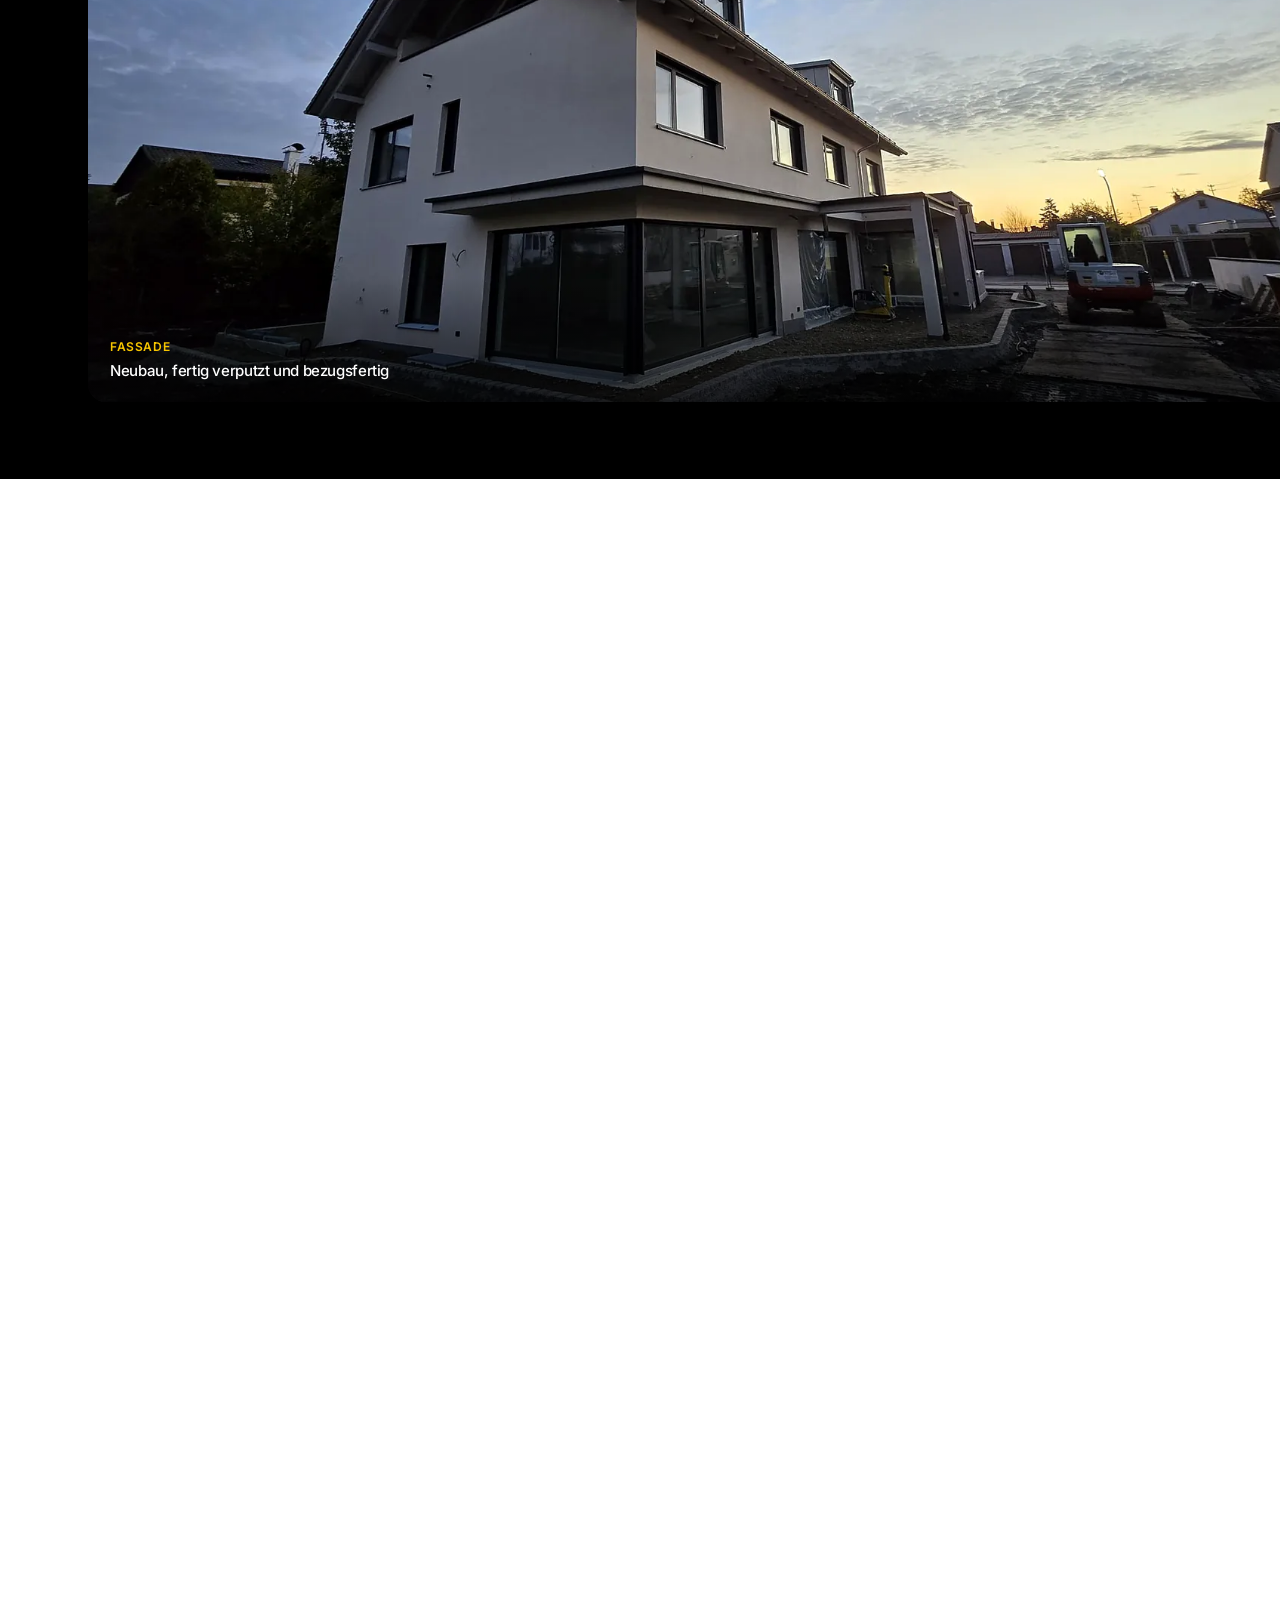
==== commit 6eb02c7a: "Fotogalerie mit 128 Projektfotos, neues Hero-Bild, Instagram-Icon, Telefonnummer- und Impressum-Korr" ====
--- a/index.html
+++ b/index.html
@@ -111,7 +111,7 @@
   </div>
   <div class="hero-media-wrap">
     <div class="hero-media">
-      <img src="assets/img/montage-team-800.webp" srcset="assets/img/montage-team-800.webp 800w, assets/img/montage-team-1600.webp 1600w" sizes="94vw" width="800" height="600" alt="Ein Handwerker von A&B Bau setzt Mineralwolle-Dämmplatten an eine Hausecke" fetchpriority="high" >
+      <img src="assets/img/galerie-fassade-59-800.webp" srcset="assets/img/galerie-fassade-59-800.webp 800w, assets/img/galerie-fassade-59-1600.webp 1600w" sizes="94vw" width="800" height="600" alt="Ein Handwerker von A&B Bau prüft mit der Wasserwaage die Mineralwolle-Dämmplatten an einer Hausecke" fetchpriority="high" >
       <div class="hero-caption"><span class="dot"></span> Live von der Baustelle: Fassadendämmung mit Mineralwolle</div>
     </div>
   </div>
@@ -343,10 +343,10 @@
       <a class="link-arrow" href="projekte.html">Alle Projekte</a>
     </div>
     <div class="hs-track">
-      <figure class="hs-item"><img src="assets/img/haus-weiss-team-800.webp" srcset="assets/img/haus-weiss-team-800.webp 800w, assets/img/haus-weiss-team-1600.webp 1600w" sizes="70vw" width="800" height="600" alt="Fertig gedämmtes und verputztes Reihenendhaus" loading="lazy" decoding="async" ><figcaption><small>Fassade</small>Reihenendhaus, fertig gedämmt und verputzt</figcaption></figure>
+      <figure class="hs-item"><img src="assets/img/galerie-fassade-41-800.webp" srcset="assets/img/galerie-fassade-41-800.webp 800w, assets/img/galerie-fassade-41-1600.webp 1600w" sizes="70vw" width="800" height="370" alt="Fertig gebautes Einfamilienhaus in der Abenddämmerung" loading="lazy" decoding="async" ><figcaption><small>Fassade</small>Neubau, fertig verputzt und bezugsfertig</figcaption></figure>
       <figure class="hs-item"><img src="assets/img/trockenbau-fenster-800.webp" srcset="assets/img/trockenbau-fenster-800.webp 800w, assets/img/trockenbau-fenster-1600.webp 1200w" sizes="40vw" width="800" height="1067" alt="Trockenbau-Rahmen um eine große Fensterfront" loading="lazy" decoding="async" ><figcaption><small>Trockenbau</small>Neue Raumaufteilung mit Blick ins Grüne</figcaption></figure>
       <figure class="hs-item"><img src="assets/img/dach-trockenbau-800.webp" srcset="assets/img/dach-trockenbau-800.webp 800w, assets/img/dach-trockenbau-1600.webp 1600w" sizes="70vw" width="800" height="370" alt="Dachgeschoss mit gespachtelten Trockenbauwänden und Gauben" loading="lazy" decoding="async" ><figcaption><small>Dachausbau</small>Gauben und Schrägen, gespachtelt und bereit</figcaption></figure>
-      <figure class="hs-item"><img src="assets/img/treppe-nacht-800.webp" srcset="assets/img/treppe-nacht-800.webp 800w, assets/img/treppe-nacht-1600.webp 924w" sizes="40vw" width="800" height="1385" alt="Treppenhaus mit neuen Trockenbauwänden bei Nacht" loading="lazy" decoding="async" ><figcaption><small>Innenausbau</small>Treppenhaus, neu verkleidet</figcaption></figure>
+      <figure class="hs-item"><img src="assets/img/galerie-renovierung-07-800.webp" srcset="assets/img/galerie-renovierung-07-800.webp 800w, assets/img/galerie-renovierung-07-1600.webp 1600w" sizes="40vw" width="800" height="370" alt="Zwei Handwerker von A&B Bau verputzen gemeinsam eine Wand" loading="lazy" decoding="async" ><figcaption><small>Renovierung</small>Unser Team bei den Malerarbeiten</figcaption></figure>
       <figure class="hs-item"><img src="assets/img/trockenbau-rahmen-800.webp" srcset="assets/img/trockenbau-rahmen-800.webp 800w, assets/img/trockenbau-rahmen-1600.webp 1600w" sizes="70vw" width="800" height="600" alt="Trockenbau-Durchgänge und Nischen in einem Wohnraum" loading="lazy" decoding="async" ><figcaption><small>Trockenbau</small>Durchgänge, Nischen und Vorsatzschalen</figcaption></figure>
       <figure class="hs-item"><img src="assets/img/flur-vorwand-800.webp" srcset="assets/img/flur-vorwand-800.webp 800w, assets/img/flur-vorwand-1600.webp 924w" sizes="40vw" width="800" height="1299" alt="Vorwandinstallation im Flur" loading="lazy" decoding="async" ><figcaption><small>Sanierung</small>Vorwand für neue Leitungen</figcaption></figure>
       <figure class="hs-item"><img src="assets/img/wintergarten-800.webp" srcset="assets/img/wintergarten-800.webp 800w, assets/img/wintergarten-1600.webp 1600w" sizes="70vw" width="800" height="370" alt="Wintergarten mit großem Wanddurchbruch" loading="lazy" decoding="async" ><figcaption><small>Renovierung</small>Offener Übergang zum Wintergarten</figcaption></figure>
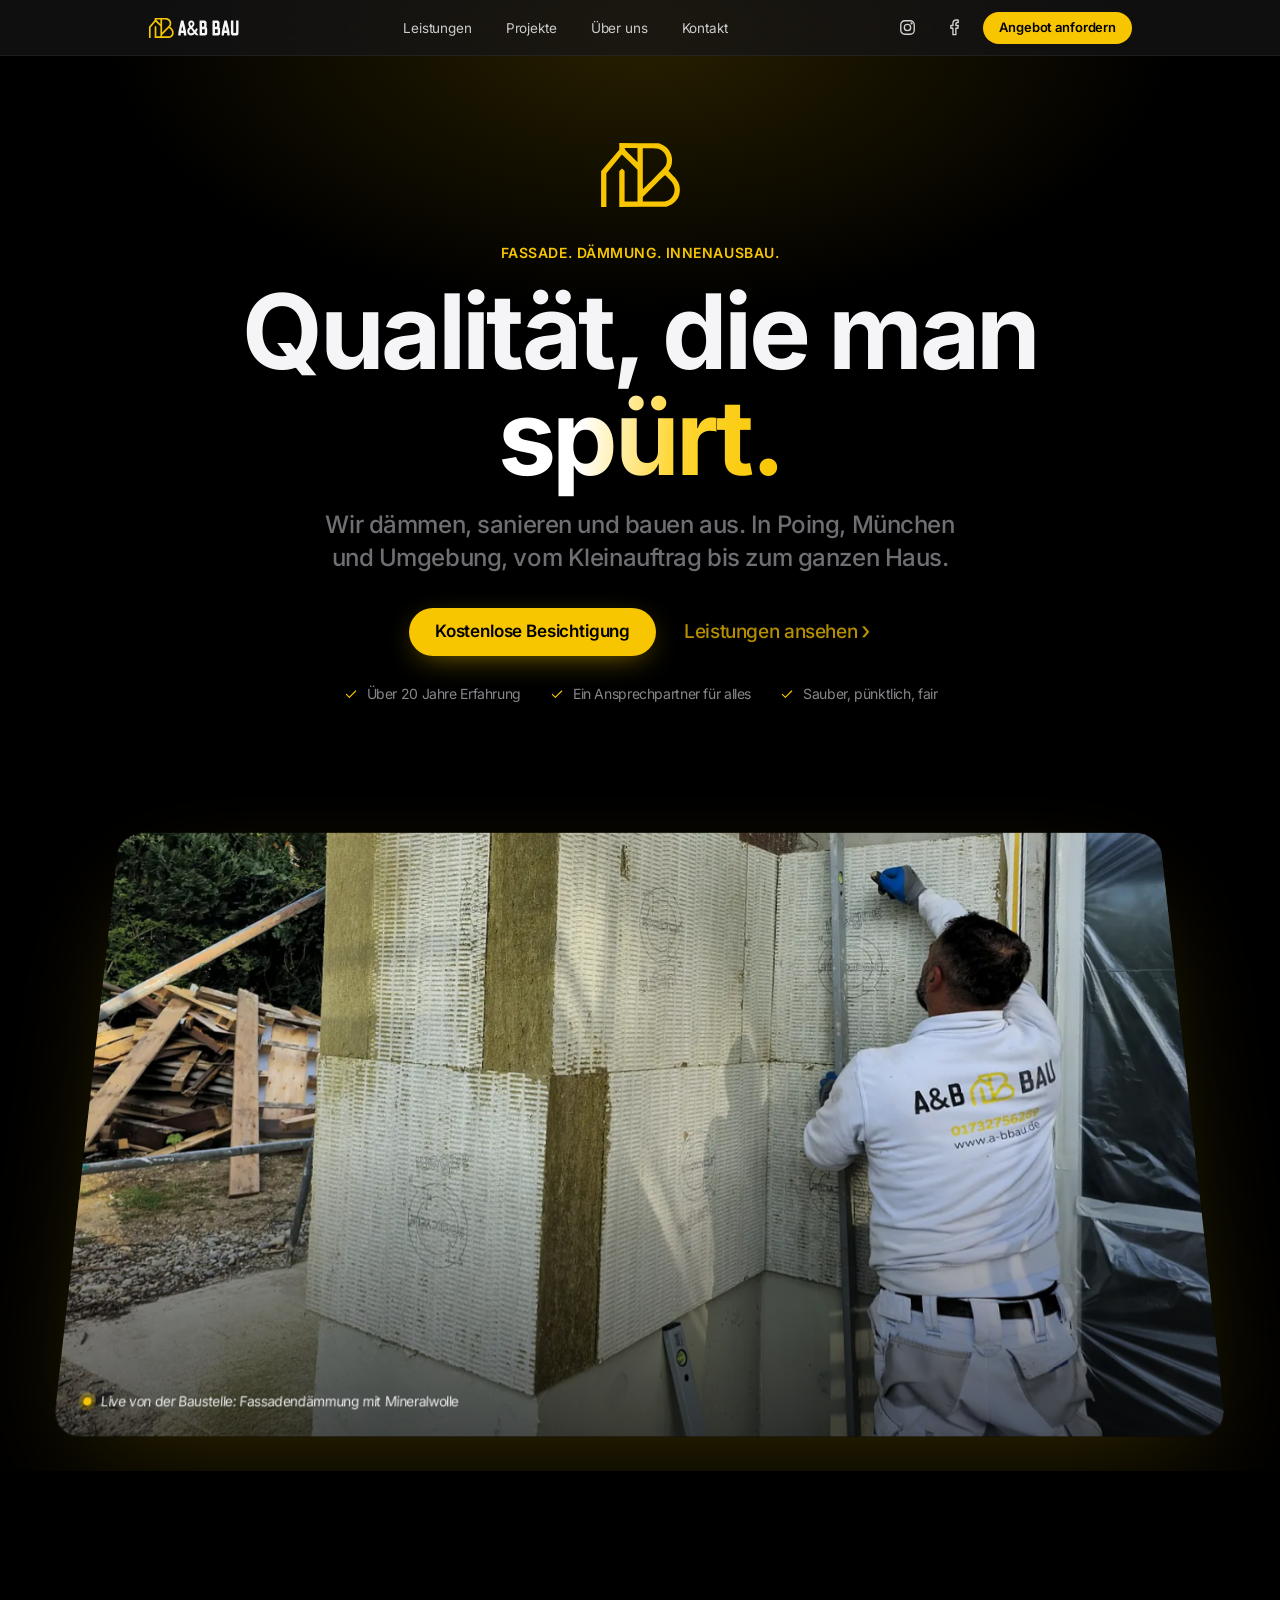
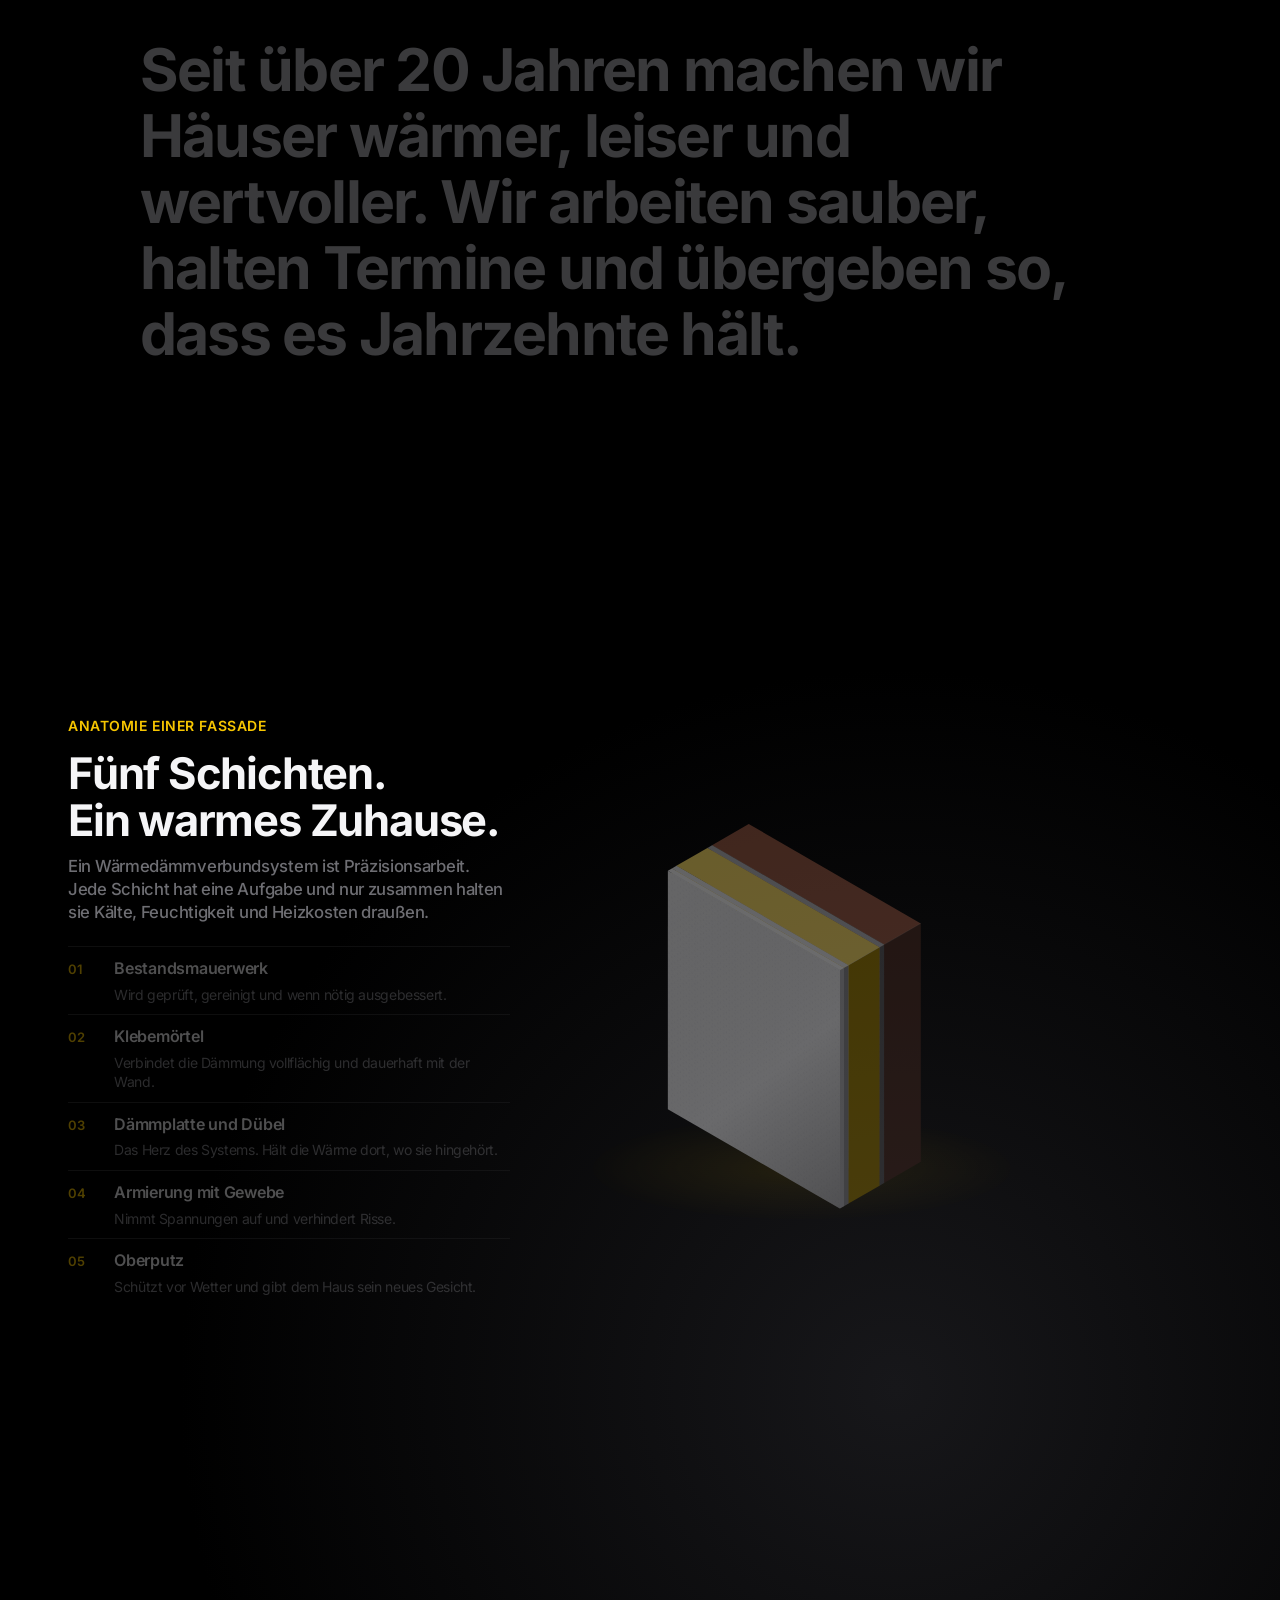
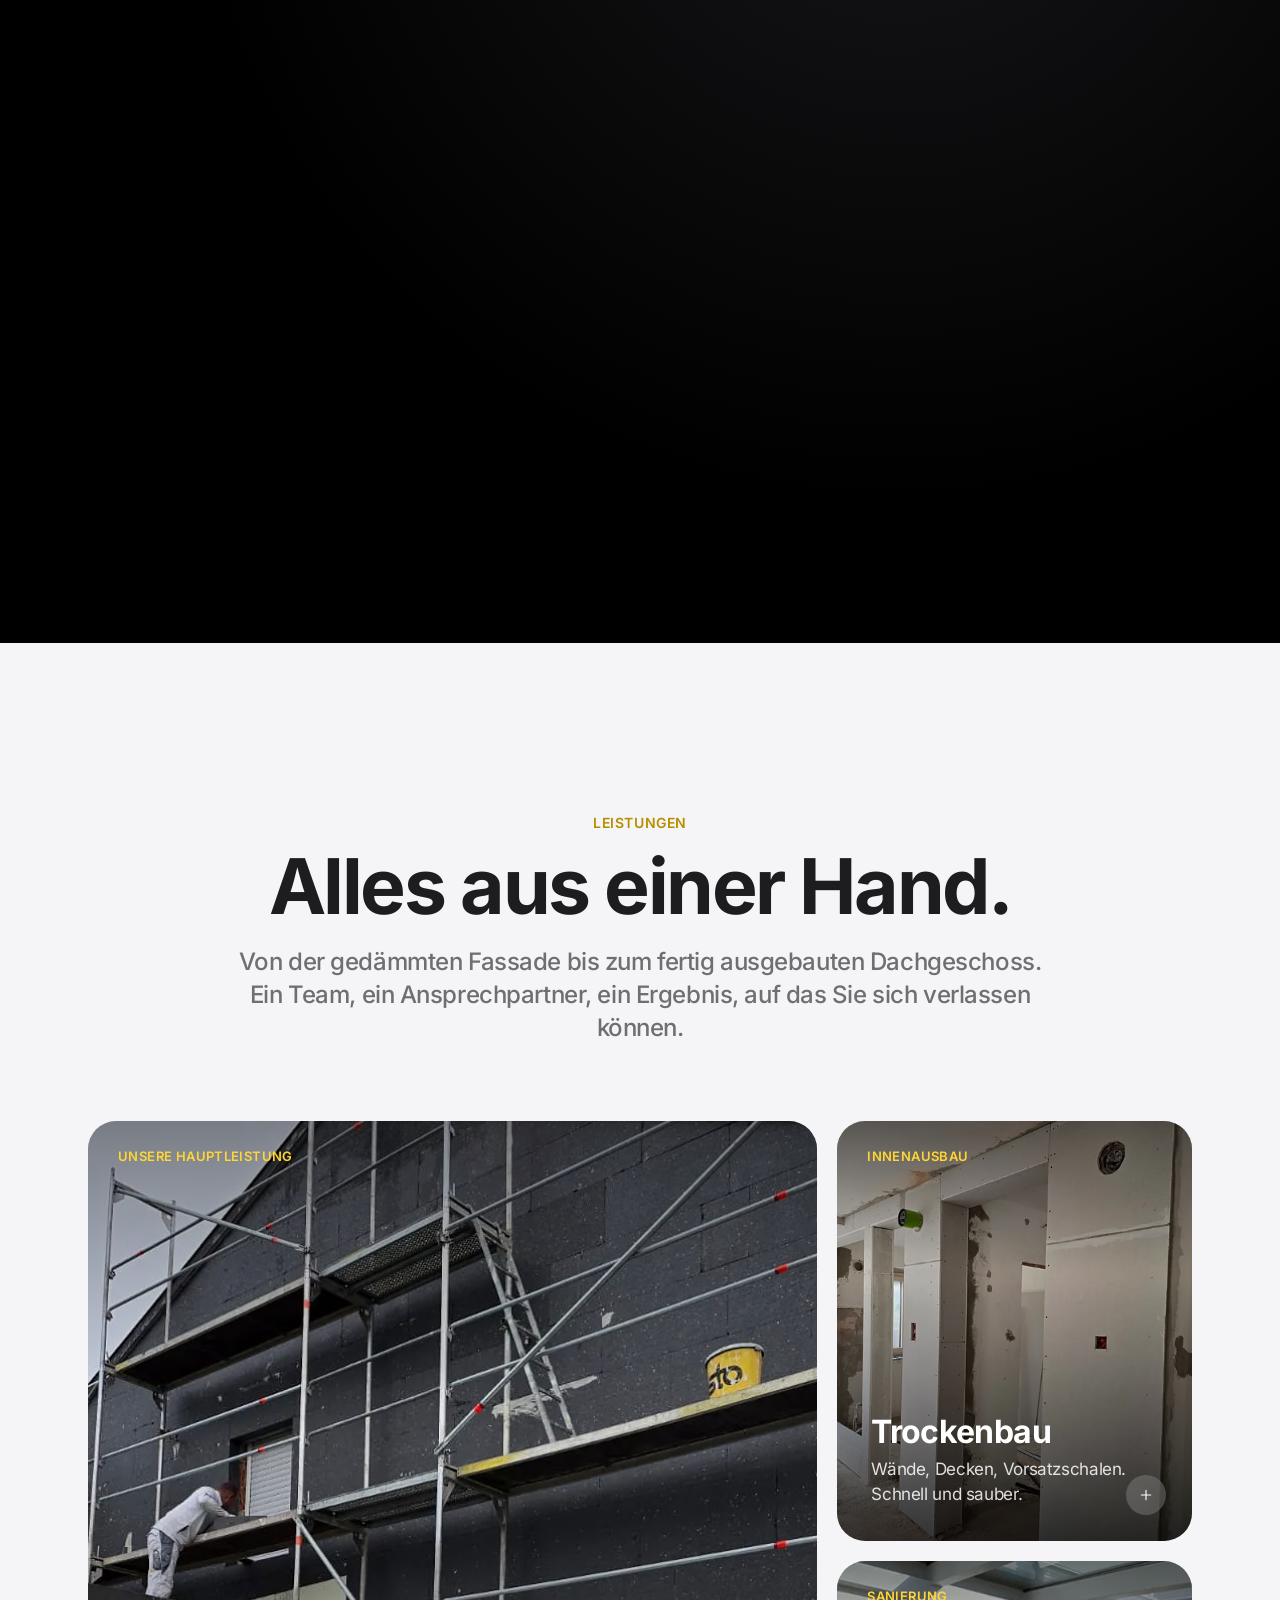
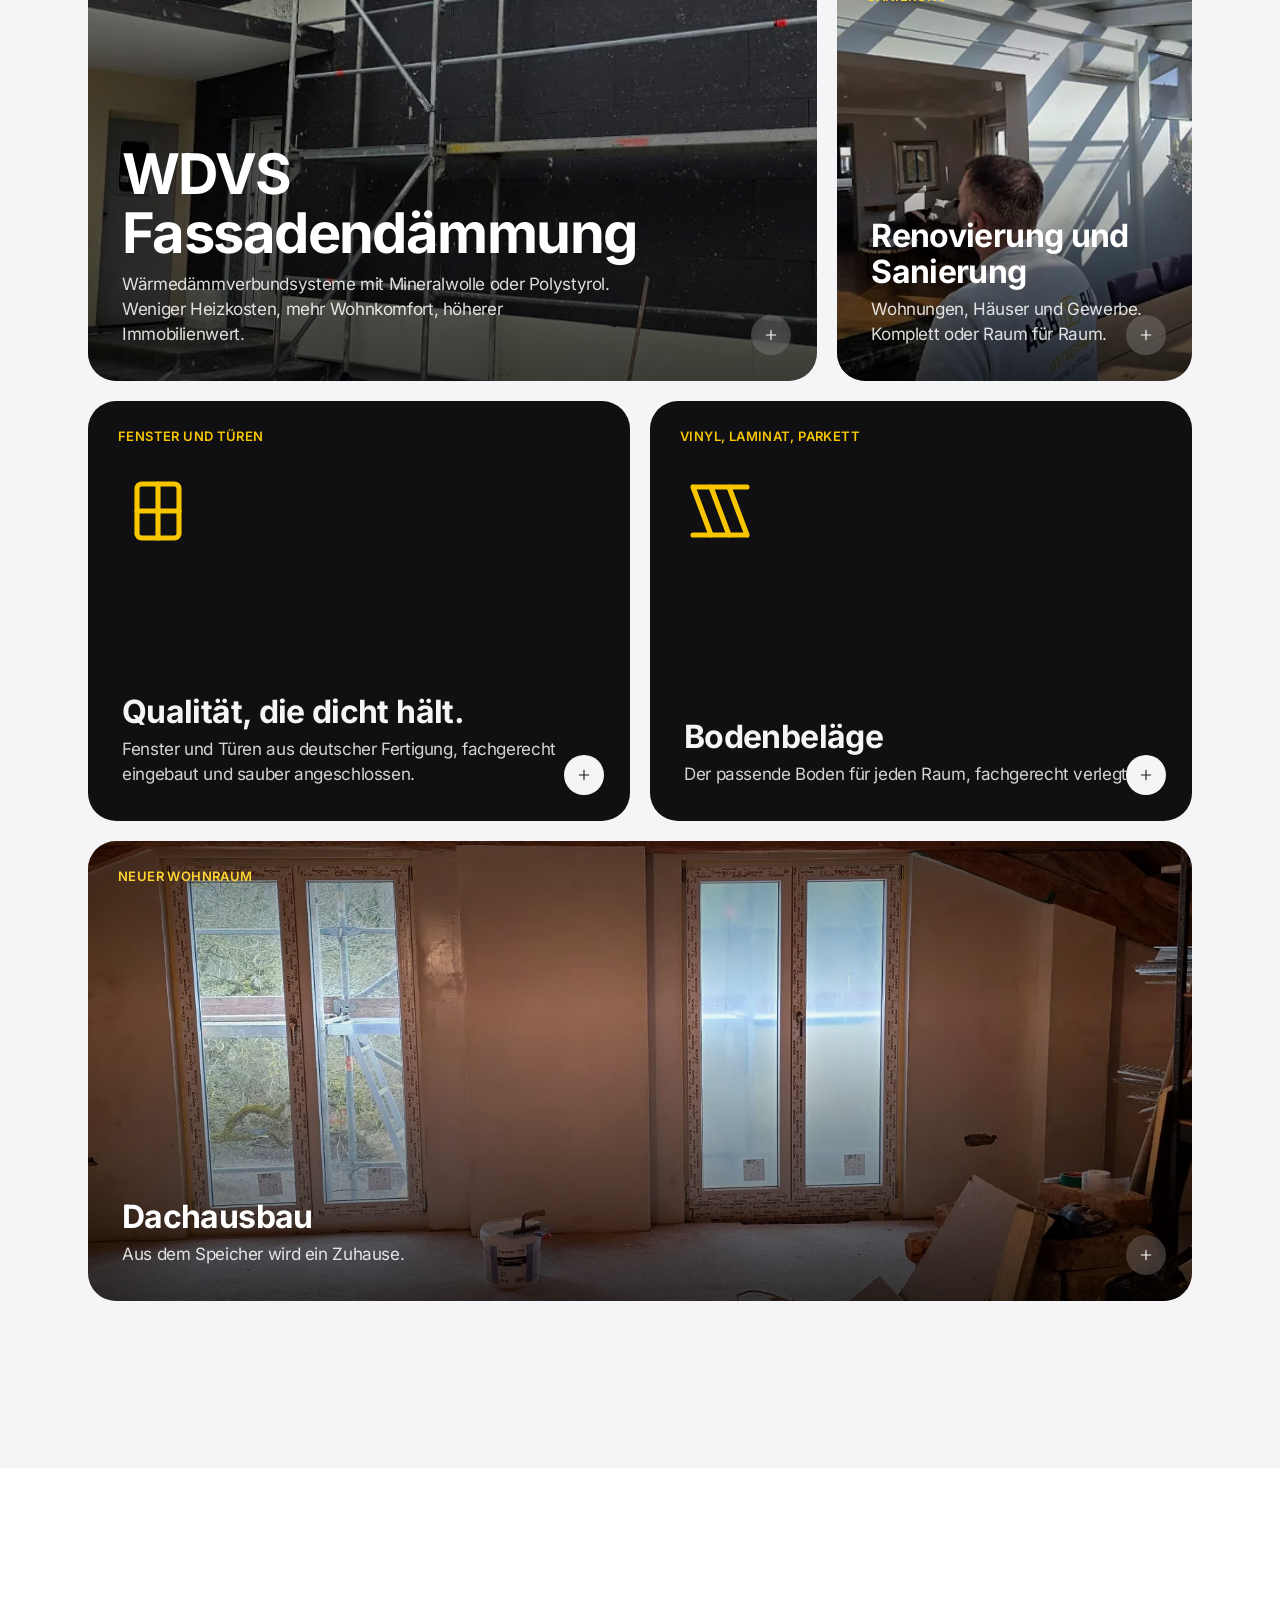
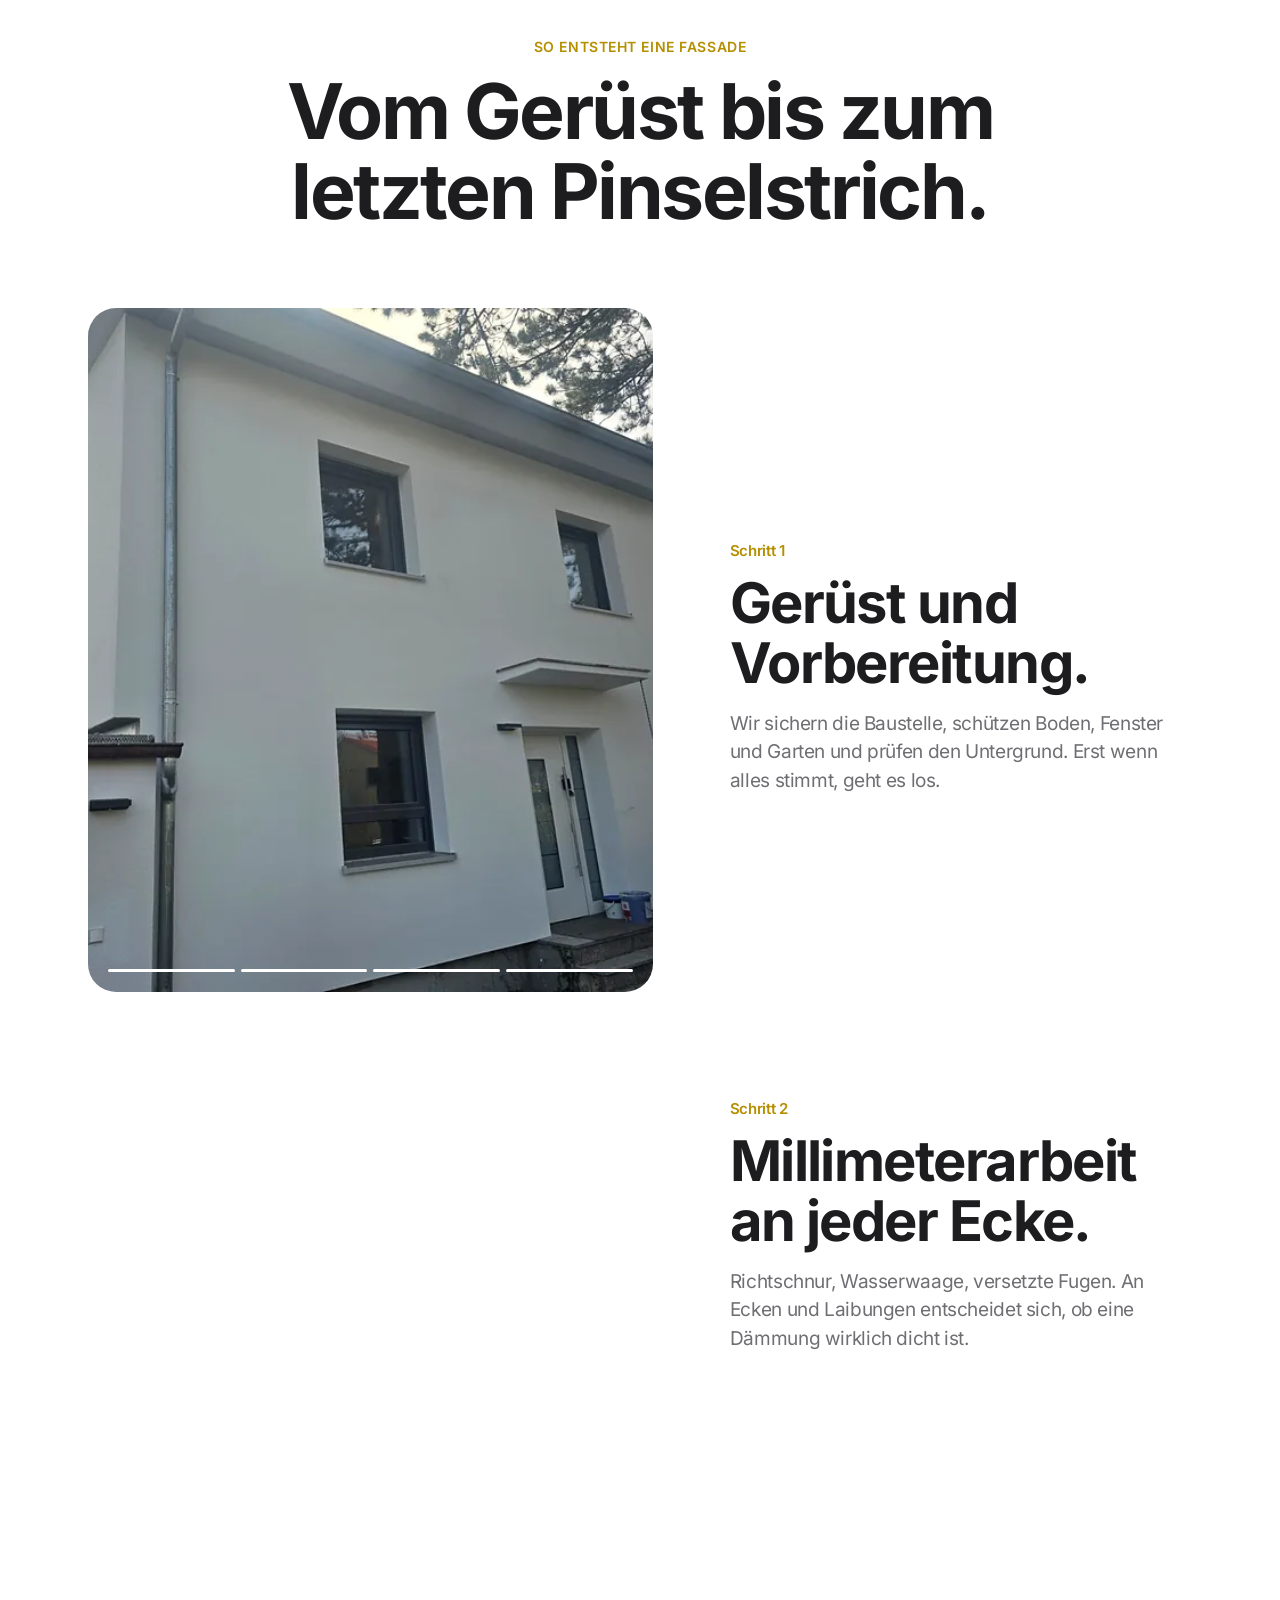
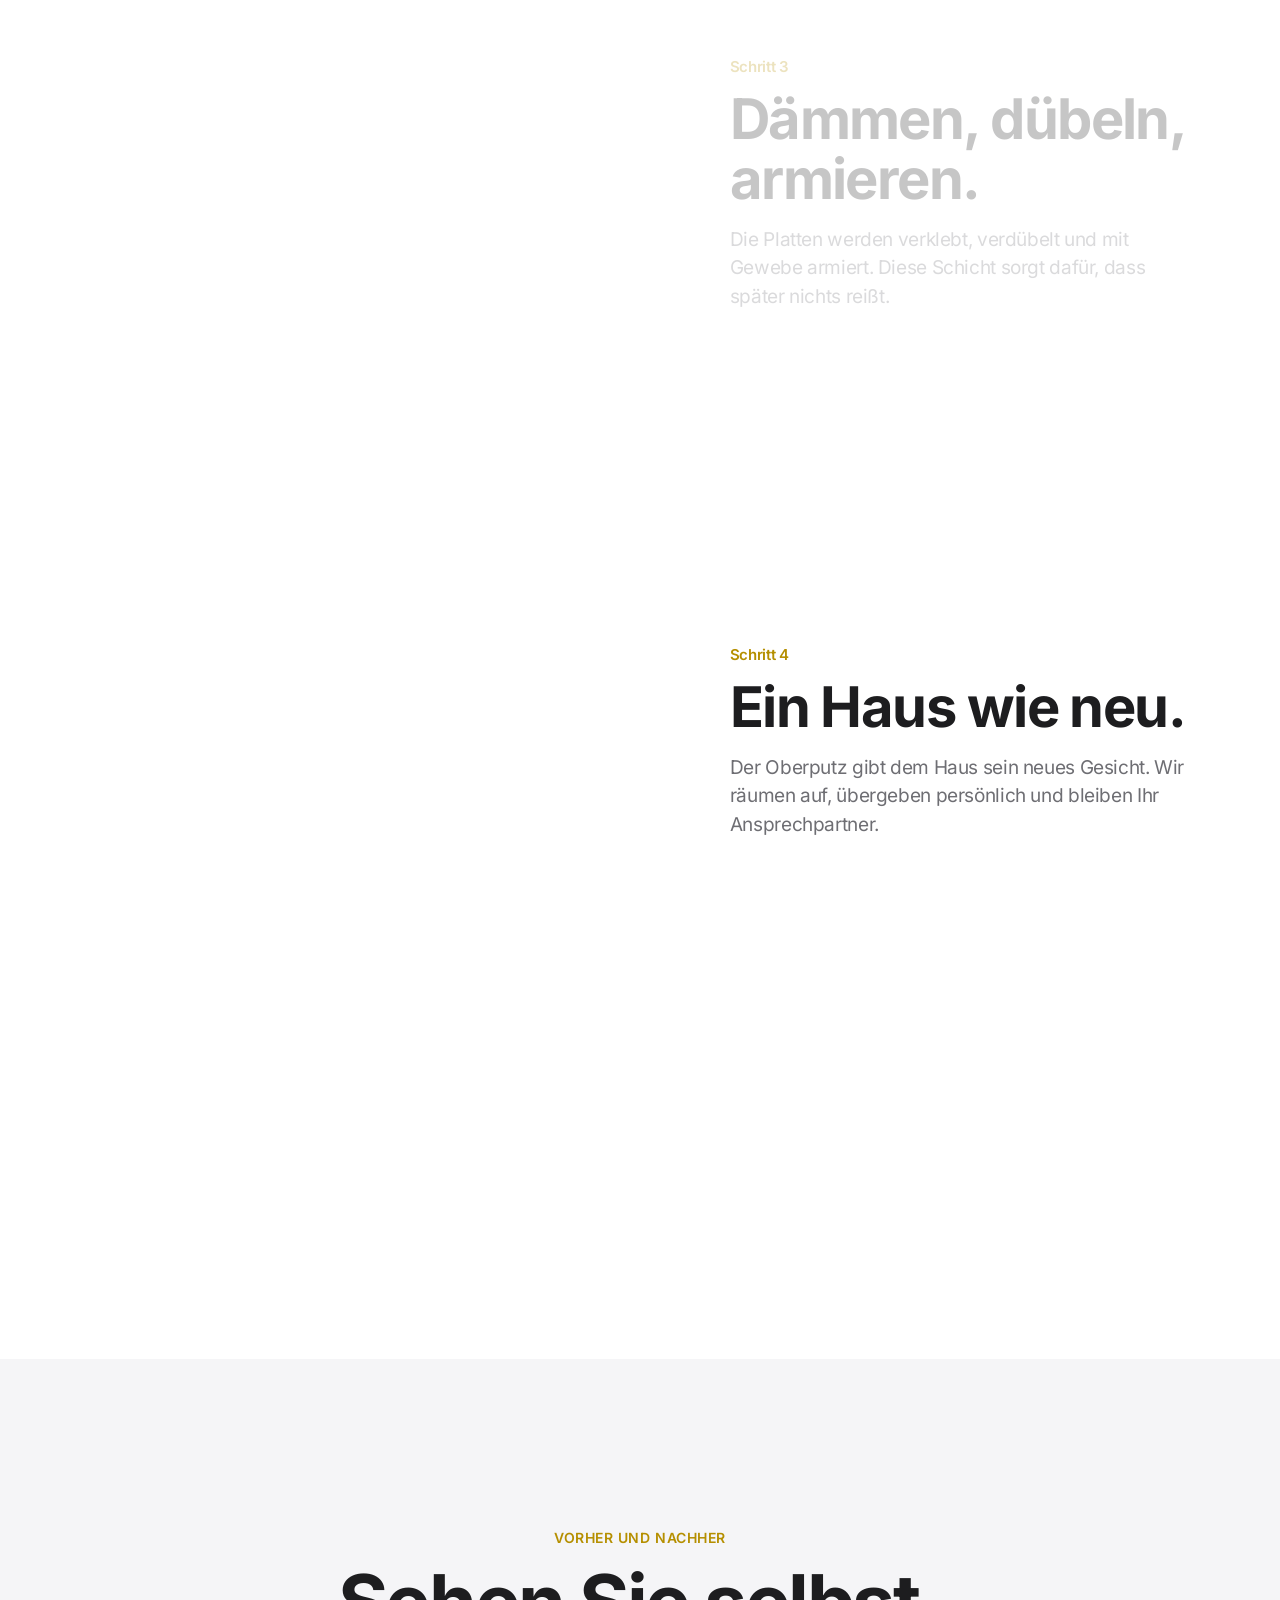
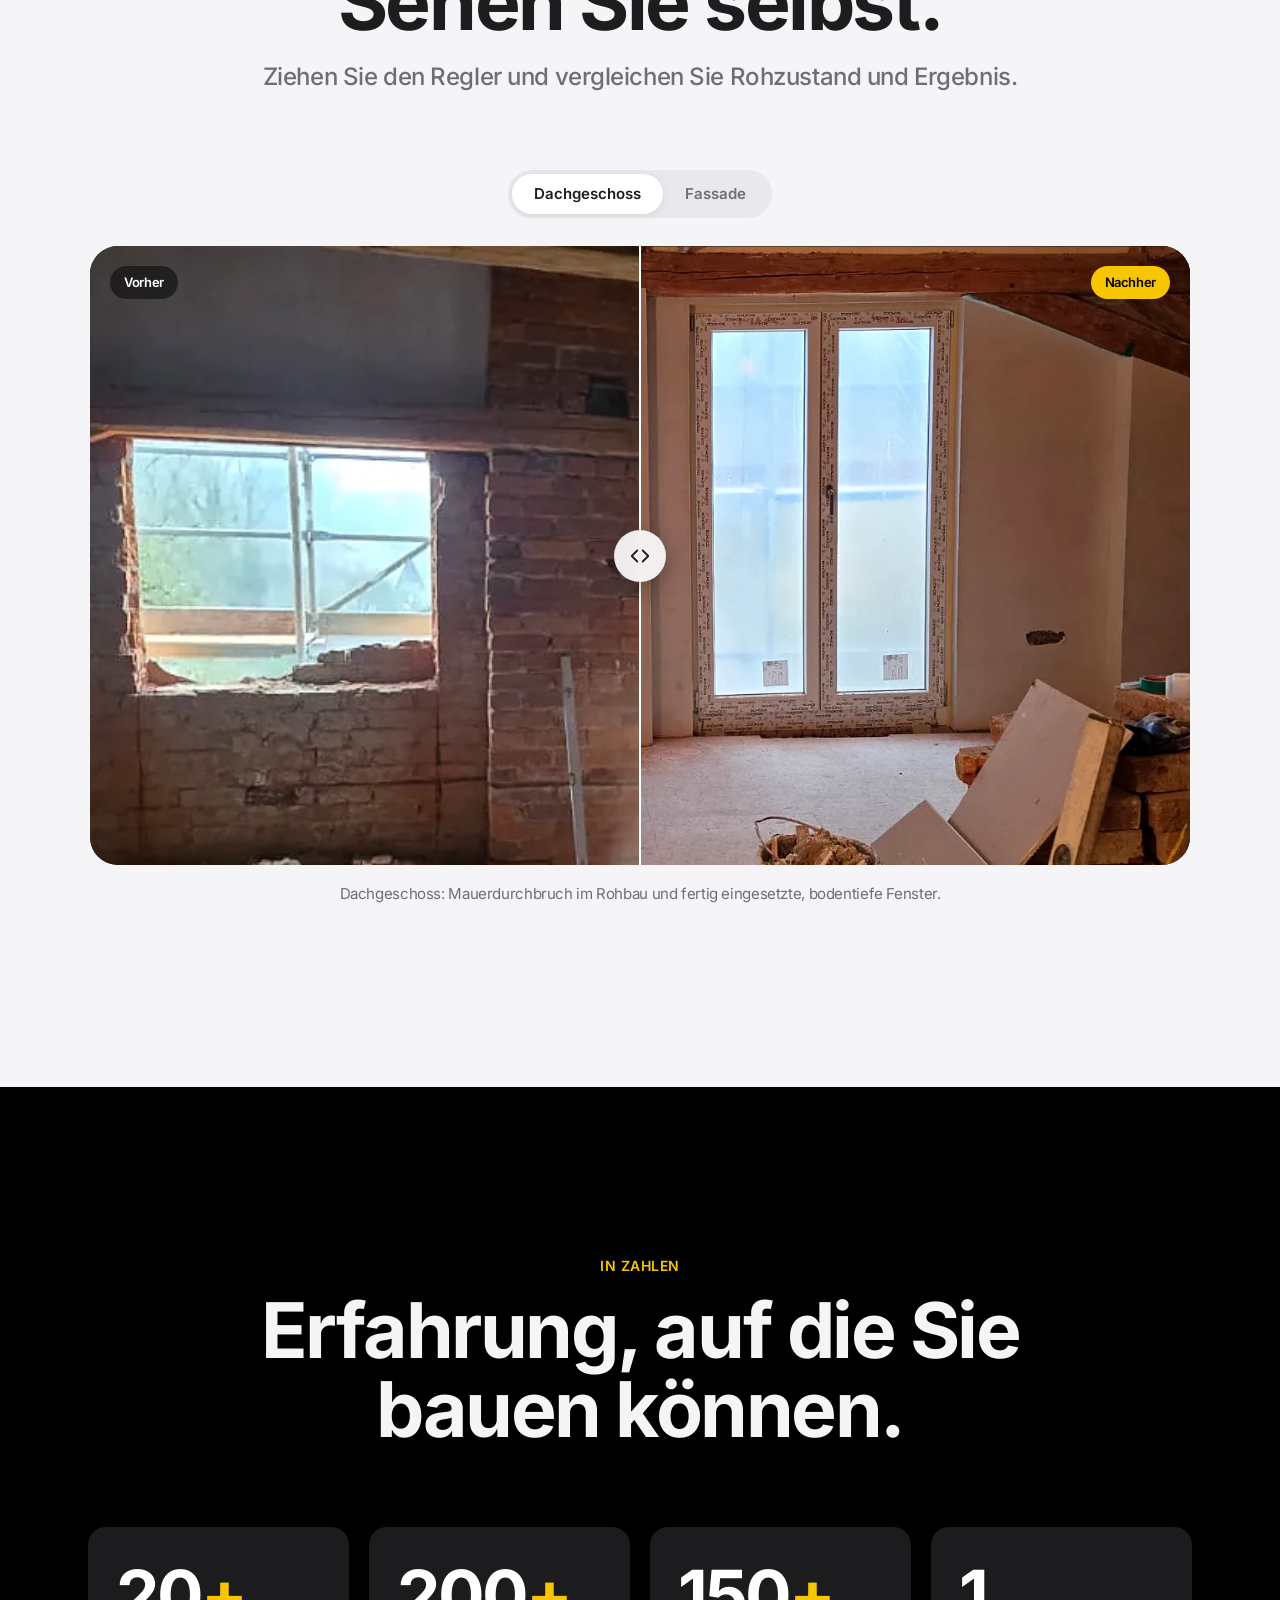
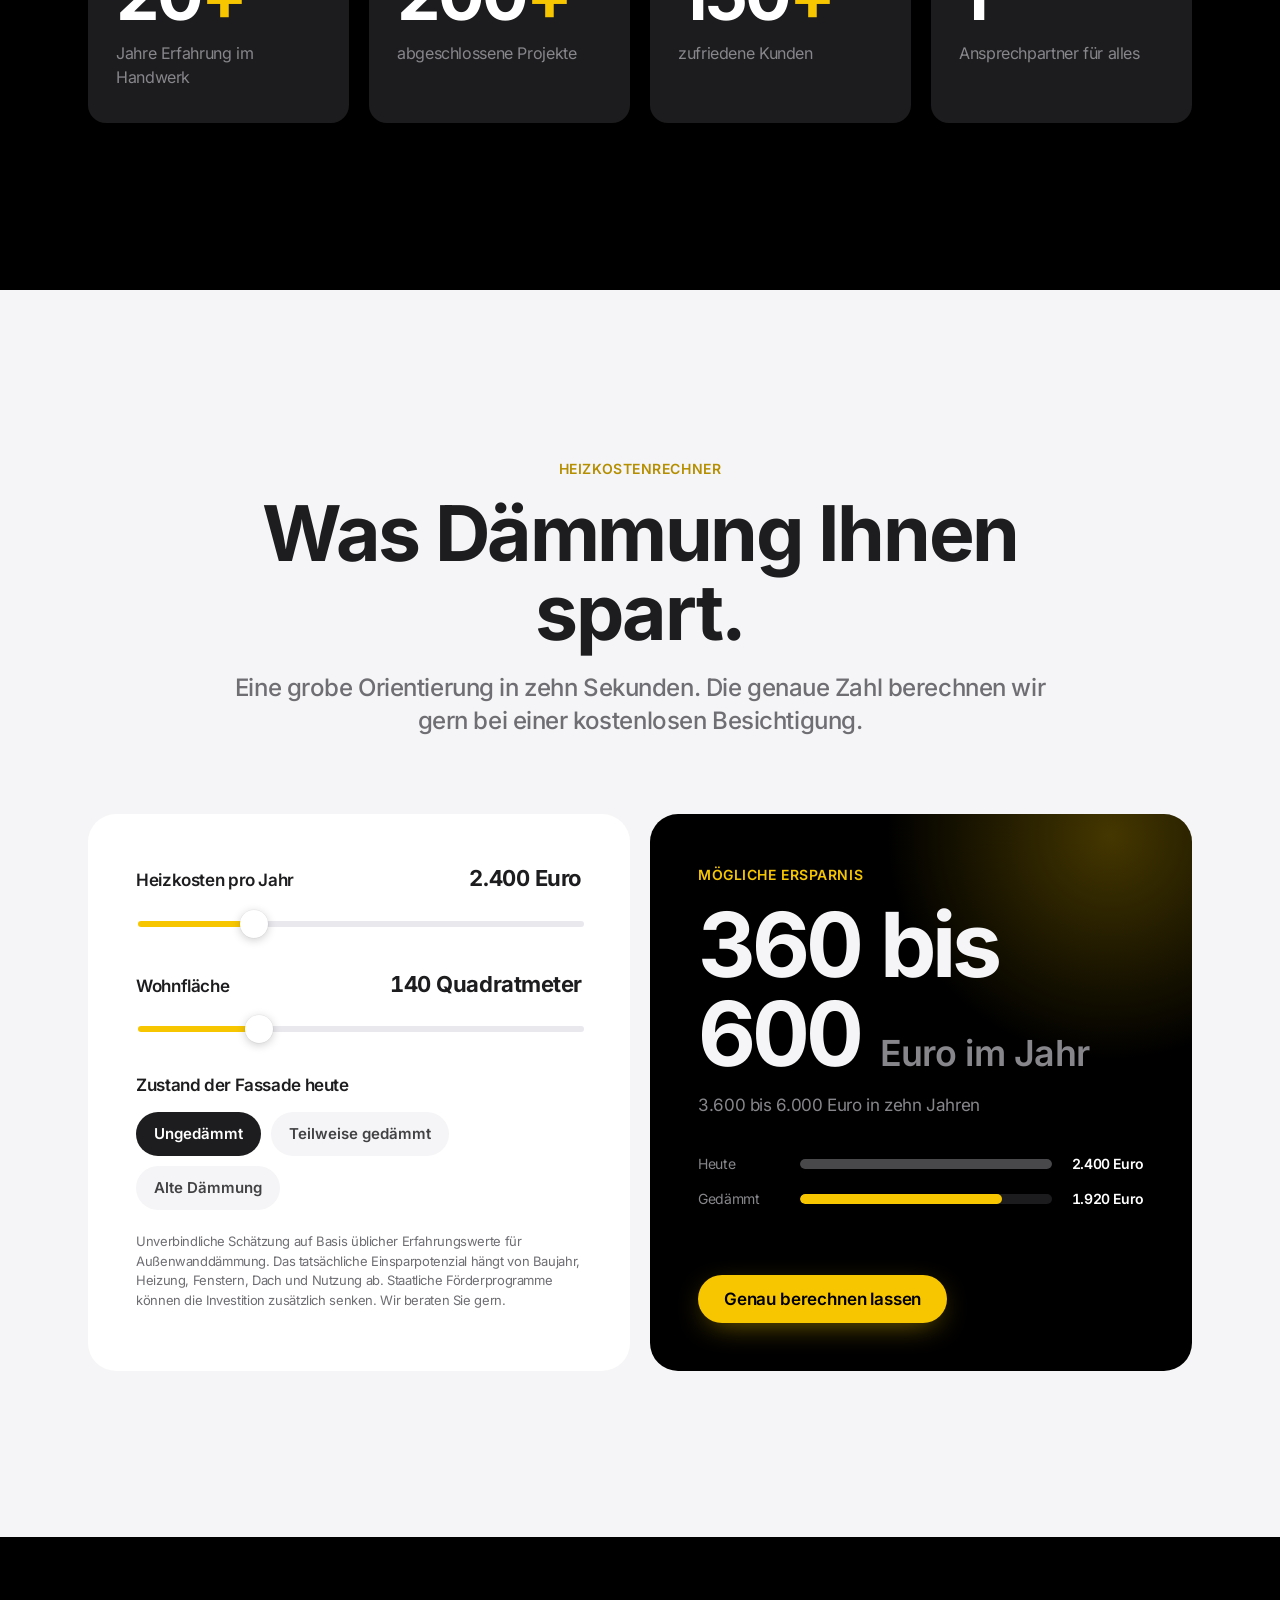
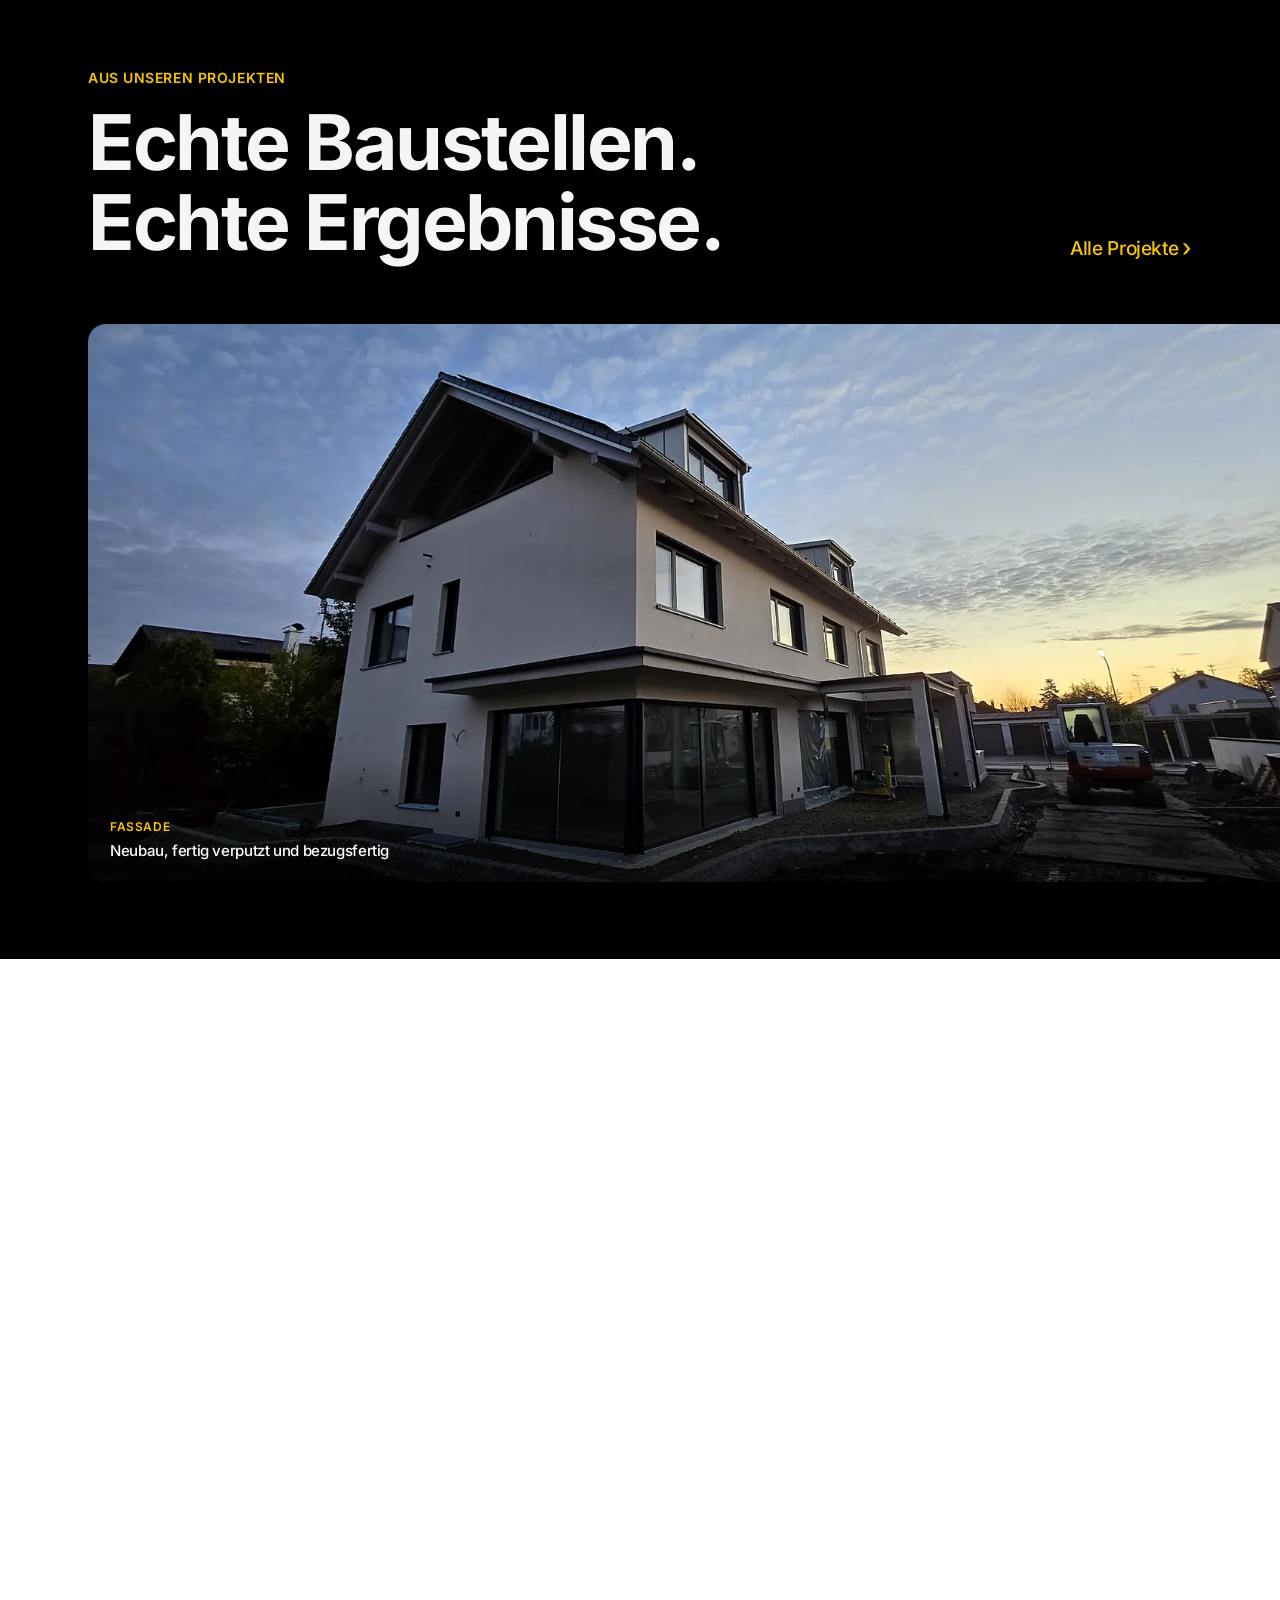
==== commit 675e4b2e: "Leistungen neu priorisiert (WDVS Fassade als Hauptleistung, Bodenbelaege ergaenzt, Aussenputz entfer" ====
--- a/index.html
+++ b/index.html
@@ -73,6 +73,7 @@
     <ul class="nav-links"><li><a href="leistungen.html">Leistungen</a></li><li><a href="projekte.html">Projekte</a></li><li><a href="ueber-uns.html">Über uns</a></li><li><a href="kontakt.html">Kontakt</a></li></ul>
     <div class="nav-cta">
       <a class="nav-ig" href="https://www.instagram.com/_abbau/" target="_blank" rel="noopener" aria-label="A&amp;B Bau auf Instagram"><svg viewBox="0 0 24 24" fill="none" stroke="currentColor" stroke-width="1.7" stroke-linecap="round" stroke-linejoin="round" aria-hidden="true"><rect x="3.5" y="3.5" width="17" height="17" rx="5"/><circle cx="12" cy="12" r="4"/><circle cx="17.2" cy="6.8" r=".6" fill="currentColor"/></svg></a>
+      <a class="nav-ig" href="https://www.facebook.com/abbau23/" target="_blank" rel="noopener" aria-label="A&amp;B Bau auf Facebook"><svg viewBox="0 0 24 24" fill="none" stroke="currentColor" stroke-width="1.7" stroke-linecap="round" stroke-linejoin="round" aria-hidden="true"><path d="M15 21v-8h2.5l.5-3.5H15V7.4c0-1 .3-1.7 1.8-1.7H18V2.6c-.3 0-1.3-.1-2.5-.1-2.5 0-4.2 1.5-4.2 4.3v2.7H8.7V13H11.3v8H15z"/></svg></a>
       <a class="btn btn-yellow" href="kontakt.html">Angebot anfordern</a>
       <button class="nav-burger" aria-label="Menü" aria-expanded="false"><span></span><span></span></button>
     </div>
@@ -188,8 +189,8 @@
     <div class="bento">
       <a class="tile big photo" href="leistungen.html#fassade" data-reveal>
         <div class="media"><img src="assets/img/geruest-daemmung-800.webp" srcset="assets/img/geruest-daemmung-800.webp 739w" sizes="(max-width: 1000px) 100vw, 66vw" width="739" height="1216" alt="Eingerüstetes Haus mit angebrachter Fassadendämmung" loading="lazy" decoding="async" ></div>
-        <span class="tag">Unser Schwerpunkt</span>
-        <h3 class="h2">Fassadendämmung</h3>
+        <span class="tag">Unsere Hauptleistung</span>
+        <h3 class="h2">WDVS Fassadendämmung</h3>
         <p>Wärmedämmverbundsysteme mit Mineralwolle oder Polystyrol. Weniger Heizkosten, mehr Wohnkomfort, höherer Immobilienwert.</p>
         <span class="more"><svg viewBox="0 0 24 24" fill="none" stroke="currentColor" stroke-width="1.7" stroke-linecap="round" stroke-linejoin="round" aria-hidden="true"><path d="M12 5v14M5 12h14"/></svg></span>
       </a>
@@ -200,17 +201,10 @@
         <p>Wände, Decken, Vorsatzschalen. Schnell und sauber.</p>
         <span class="more"><svg viewBox="0 0 24 24" fill="none" stroke="currentColor" stroke-width="1.7" stroke-linecap="round" stroke-linejoin="round" aria-hidden="true"><path d="M12 5v14M5 12h14"/></svg></span>
       </a>
-      <a class="tile third photo" href="leistungen.html#dach" data-reveal>
-        <div class="media"><img src="assets/img/dach-nachher-800.webp" srcset="assets/img/dach-nachher-800.webp 800w, assets/img/dach-nachher-1600.webp 1600w" sizes="(max-width: 1000px) 100vw, 33vw" width="800" height="370" alt="Ausgebautes Dachgeschoss mit neuen, bodentiefen Fenstern" loading="lazy" decoding="async" ></div>
-        <span class="tag">Neuer Wohnraum</span>
-        <h3 class="h3">Dachausbau</h3>
-        <p>Aus dem Speicher wird ein Zuhause.</p>
-        <span class="more"><svg viewBox="0 0 24 24" fill="none" stroke="currentColor" stroke-width="1.7" stroke-linecap="round" stroke-linejoin="round" aria-hidden="true"><path d="M12 5v14M5 12h14"/></svg></span>
-      </a>
-      <a class="tile half photo" href="leistungen.html#renovierung" data-reveal>
-        <div class="media"><img src="assets/img/wintergarten-800.webp" srcset="assets/img/wintergarten-800.webp 800w, assets/img/wintergarten-1600.webp 1600w" sizes="(max-width: 1000px) 100vw, 50vw" width="800" height="370" alt="Mitarbeiter von A&B Bau in einem hellen, renovierten Wohnbereich" loading="lazy" decoding="async" ></div>
+      <a class="tile third photo" href="leistungen.html#renovierung" data-reveal>
+        <div class="media"><img src="assets/img/wintergarten-800.webp" srcset="assets/img/wintergarten-800.webp 800w, assets/img/wintergarten-1600.webp 1600w" sizes="(max-width: 1000px) 100vw, 33vw" width="800" height="370" alt="Mitarbeiter von A&B Bau in einem hellen, renovierten Wohnbereich" loading="lazy" decoding="async" ></div>
         <span class="tag">Sanierung</span>
-        <h3 class="h3">Renovierung und Innensanierung</h3>
+        <h3 class="h3">Renovierung und Sanierung</h3>
         <p>Wohnungen, Häuser und Gewerbe. Komplett oder Raum für Raum.</p>
         <span class="more"><svg viewBox="0 0 24 24" fill="none" stroke="currentColor" stroke-width="1.7" stroke-linecap="round" stroke-linejoin="round" aria-hidden="true"><path d="M12 5v14M5 12h14"/></svg></span>
       </a>
@@ -219,6 +213,20 @@
         <div style="margin-bottom:auto;padding-top:40px"><svg viewBox="0 0 24 24" fill="none" stroke="currentColor" stroke-width="1.7" stroke-linecap="round" stroke-linejoin="round" aria-hidden="true"><rect x="5" y="3" width="14" height="18" rx="1.5"/><path d="M12 3v18M5 12h14"/></svg></div>
         <h3 class="h3">Qualität, die dicht hält.</h3>
         <p>Fenster und Türen aus deutscher Fertigung, fachgerecht eingebaut und sauber angeschlossen.</p>
+        <span class="more"><svg viewBox="0 0 24 24" fill="none" stroke="currentColor" stroke-width="1.7" stroke-linecap="round" stroke-linejoin="round" aria-hidden="true"><path d="M12 5v14M5 12h14"/></svg></span>
+      </a>
+      <a class="tile half ink" href="leistungen.html#boden" data-reveal>
+        <span class="tag">Vinyl, Laminat, Parkett</span>
+        <div style="margin-bottom:auto;padding-top:40px"><svg viewBox="0 0 24 24" fill="none" stroke="currentColor" stroke-width="1.7" stroke-linecap="round" stroke-linejoin="round" aria-hidden="true"><path d="M3 20h18M3 4l6 16M9 4l6 16M15 4l6 16M3 4h18"/></svg></div>
+        <h3 class="h3">Bodenbeläge</h3>
+        <p>Der passende Boden für jeden Raum, fachgerecht verlegt.</p>
+        <span class="more"><svg viewBox="0 0 24 24" fill="none" stroke="currentColor" stroke-width="1.7" stroke-linecap="round" stroke-linejoin="round" aria-hidden="true"><path d="M12 5v14M5 12h14"/></svg></span>
+      </a>
+      <a class="tile wide photo" href="leistungen.html#dach" data-reveal>
+        <div class="media"><img src="assets/img/dach-nachher-800.webp" srcset="assets/img/dach-nachher-800.webp 800w, assets/img/dach-nachher-1600.webp 1600w" sizes="(max-width: 1000px) 100vw, 100vw" width="800" height="370" alt="Ausgebautes Dachgeschoss mit neuen, bodentiefen Fenstern" loading="lazy" decoding="async" ></div>
+        <span class="tag">Neuer Wohnraum</span>
+        <h3 class="h3">Dachausbau</h3>
+        <p>Aus dem Speicher wird ein Zuhause.</p>
         <span class="more"><svg viewBox="0 0 24 24" fill="none" stroke="currentColor" stroke-width="1.7" stroke-linecap="round" stroke-linejoin="round" aria-hidden="true"><path d="M12 5v14M5 12h14"/></svg></span>
       </a>
     </div>
@@ -392,7 +400,7 @@
       <h2 class="h1" data-reveal>Gut zu wissen.</h2>
     </div>
     <div class="faq" data-reveal>
-      <details open><summary>Welche Arbeiten übernimmt A&amp;B Bau?<i></i></summary><div class="answer"><p>Fassadendämmung mit Wärmedämmverbundsystemen, Außenputz, Trockenbau, Dachausbau, Renovierung und Innensanierung sowie den Einbau von Fenstern und Türen. Vom kleinen Auftrag bis zum kompletten Haus, für Privat- und Gewerbekunden.</p></div></details>
+      <details open><summary>Welche Arbeiten übernimmt A&amp;B Bau?<i></i></summary><div class="answer"><p>Unsere Hauptleistung ist die Fassadendämmung mit Wärmedämmverbundsystemen (WDVS). Darüber hinaus übernehmen wir Trockenbauarbeiten, Renovierung und Sanierung, den Einbau von Fenstern und Türen sowie das Verlegen von Bodenbelägen wie Vinyl, Laminat und Parkett. Auch Dachausbau ist möglich. Vom kleinen Auftrag bis zum kompletten Haus, für Privat- und Gewerbekunden.</p></div></details>
       <details><summary>In welchem Gebiet sind Sie tätig?<i></i></summary><div class="answer"><p>Unser Sitz ist in Poing. Wir arbeiten in München und im gesamten Umland, unter anderem in den Landkreisen Ebersberg, Erding und München.</p></div></details>
       <details><summary>Was kostet eine Besichtigung?<i></i></summary><div class="answer"><p>Nichts. Wir kommen zu Ihnen, sehen uns alles genau an und erstellen danach ein unverbindliches, transparentes Angebot.</p></div></details>
       <details><summary>Wie lange dauert eine Fassadendämmung?<i></i></summary><div class="answer"><p>Bei einem Einfamilienhaus meist wenige Wochen, abhängig von Größe, Untergrund und Wetter. Den genauen Zeitplan legen wir vorher gemeinsam mit Ihnen fest und halten ihn ein.</p></div></details>
@@ -480,17 +488,19 @@
         <p>Fassadendämmung, Trockenbau und Sanierung in Poing, München und Umgebung. Qualität schafft Werte. Vertrauen schafft Zuhause.</p>
       </div>
       <div><h4>Leistungen</h4><ul>
-        <li><a href="leistungen.html#fassade">Fassadendämmung</a></li>
+        <li><a href="leistungen.html#fassade">WDVS Fassadendämmung</a></li>
         <li><a href="leistungen.html#trockenbau">Trockenbau</a></li>
+        <li><a href="leistungen.html#renovierung">Renovierung und Sanierung</a></li>
+        <li><a href="leistungen.html#fenster">Fenster und Türen</a></li>
+        <li><a href="leistungen.html#boden">Bodenbeläge</a></li>
         <li><a href="leistungen.html#dach">Dachausbau</a></li>
-        <li><a href="leistungen.html#renovierung">Renovierung</a></li>
-        <li><a href="leistungen.html#fenster">Fenster und Türen</a></li>
       </ul></div>
       <div><h4>Unternehmen</h4><ul>
         <li><a href="projekte.html">Projekte</a></li>
         <li><a href="ueber-uns.html">Über uns</a></li>
         <li><a href="kontakt.html">Kontakt</a></li>
         <li><a href="https://www.instagram.com/_abbau/" target="_blank" rel="noopener">Instagram</a></li>
+        <li><a href="https://www.facebook.com/abbau23/" target="_blank" rel="noopener">Facebook</a></li>
       </ul></div>
       <div><h4>Kontakt</h4><ul>
         <li><a href="tel:+491732756289">0173 2756289</a></li>
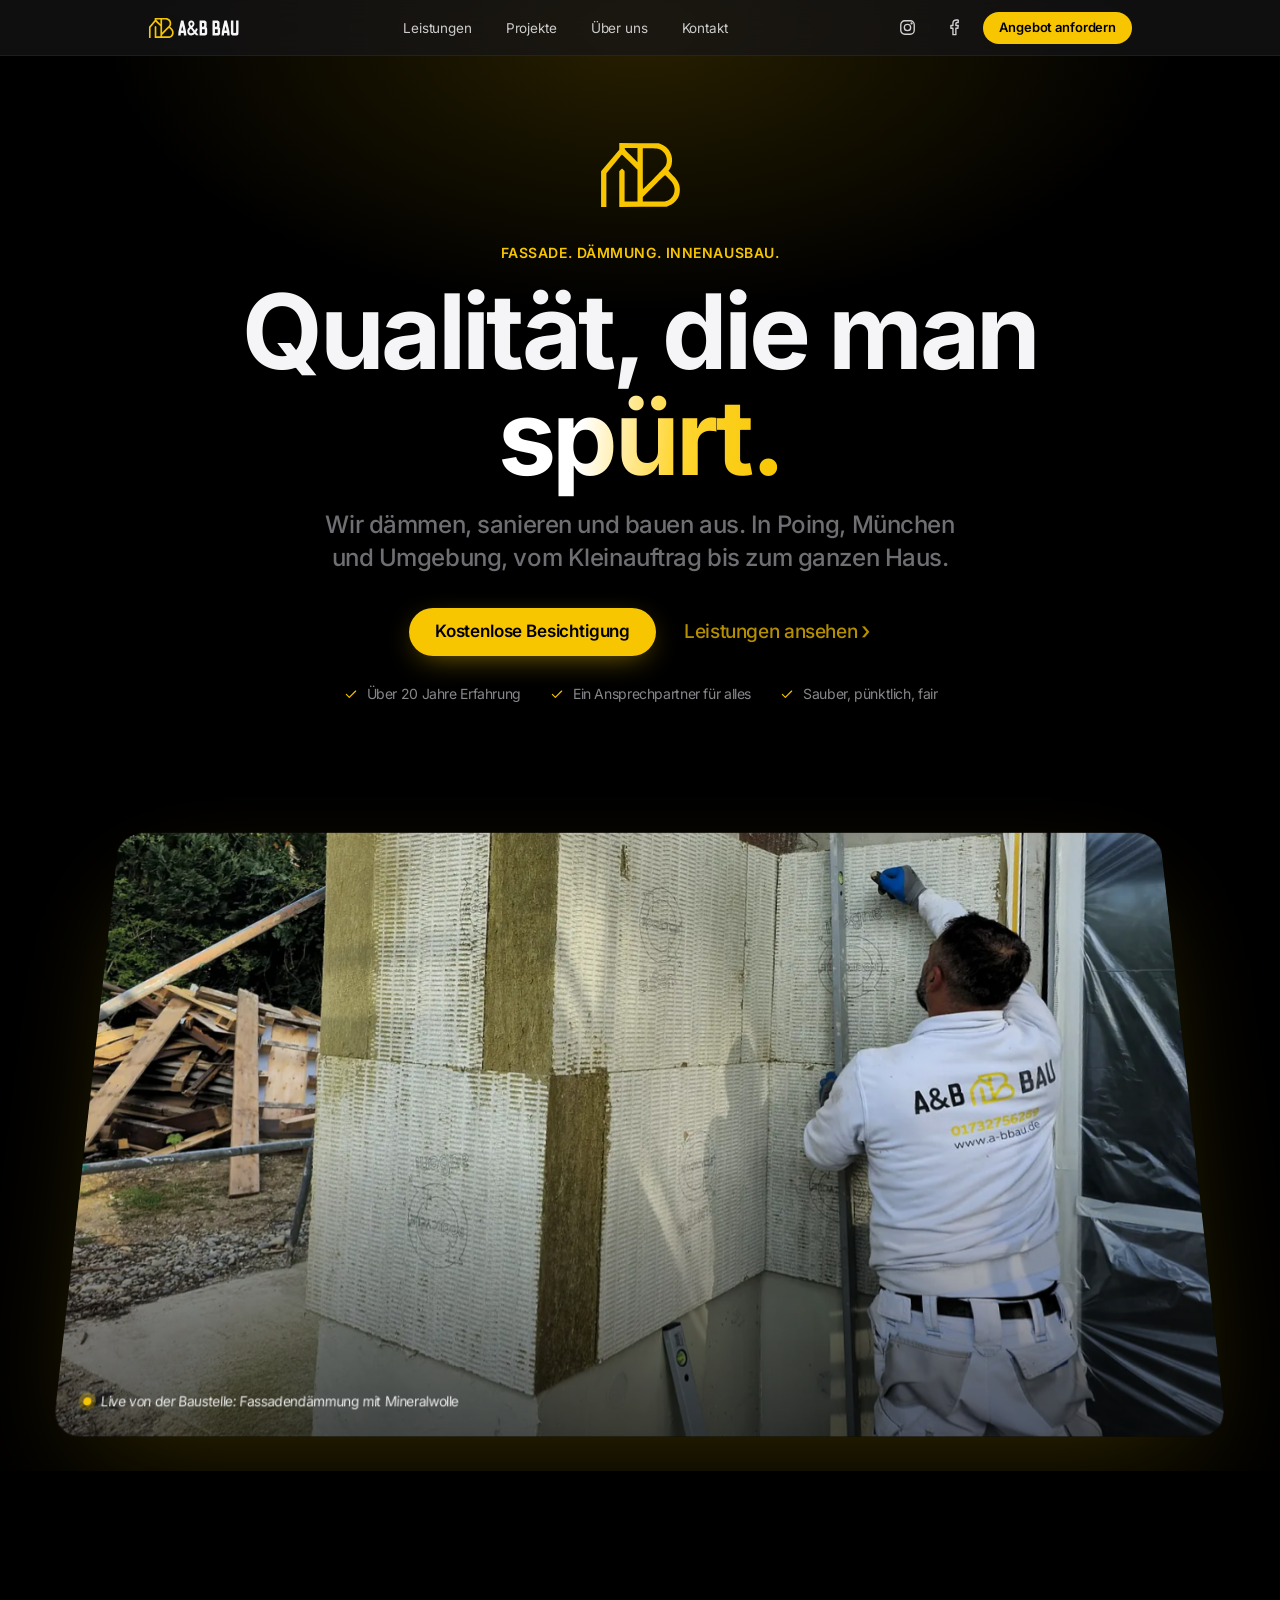
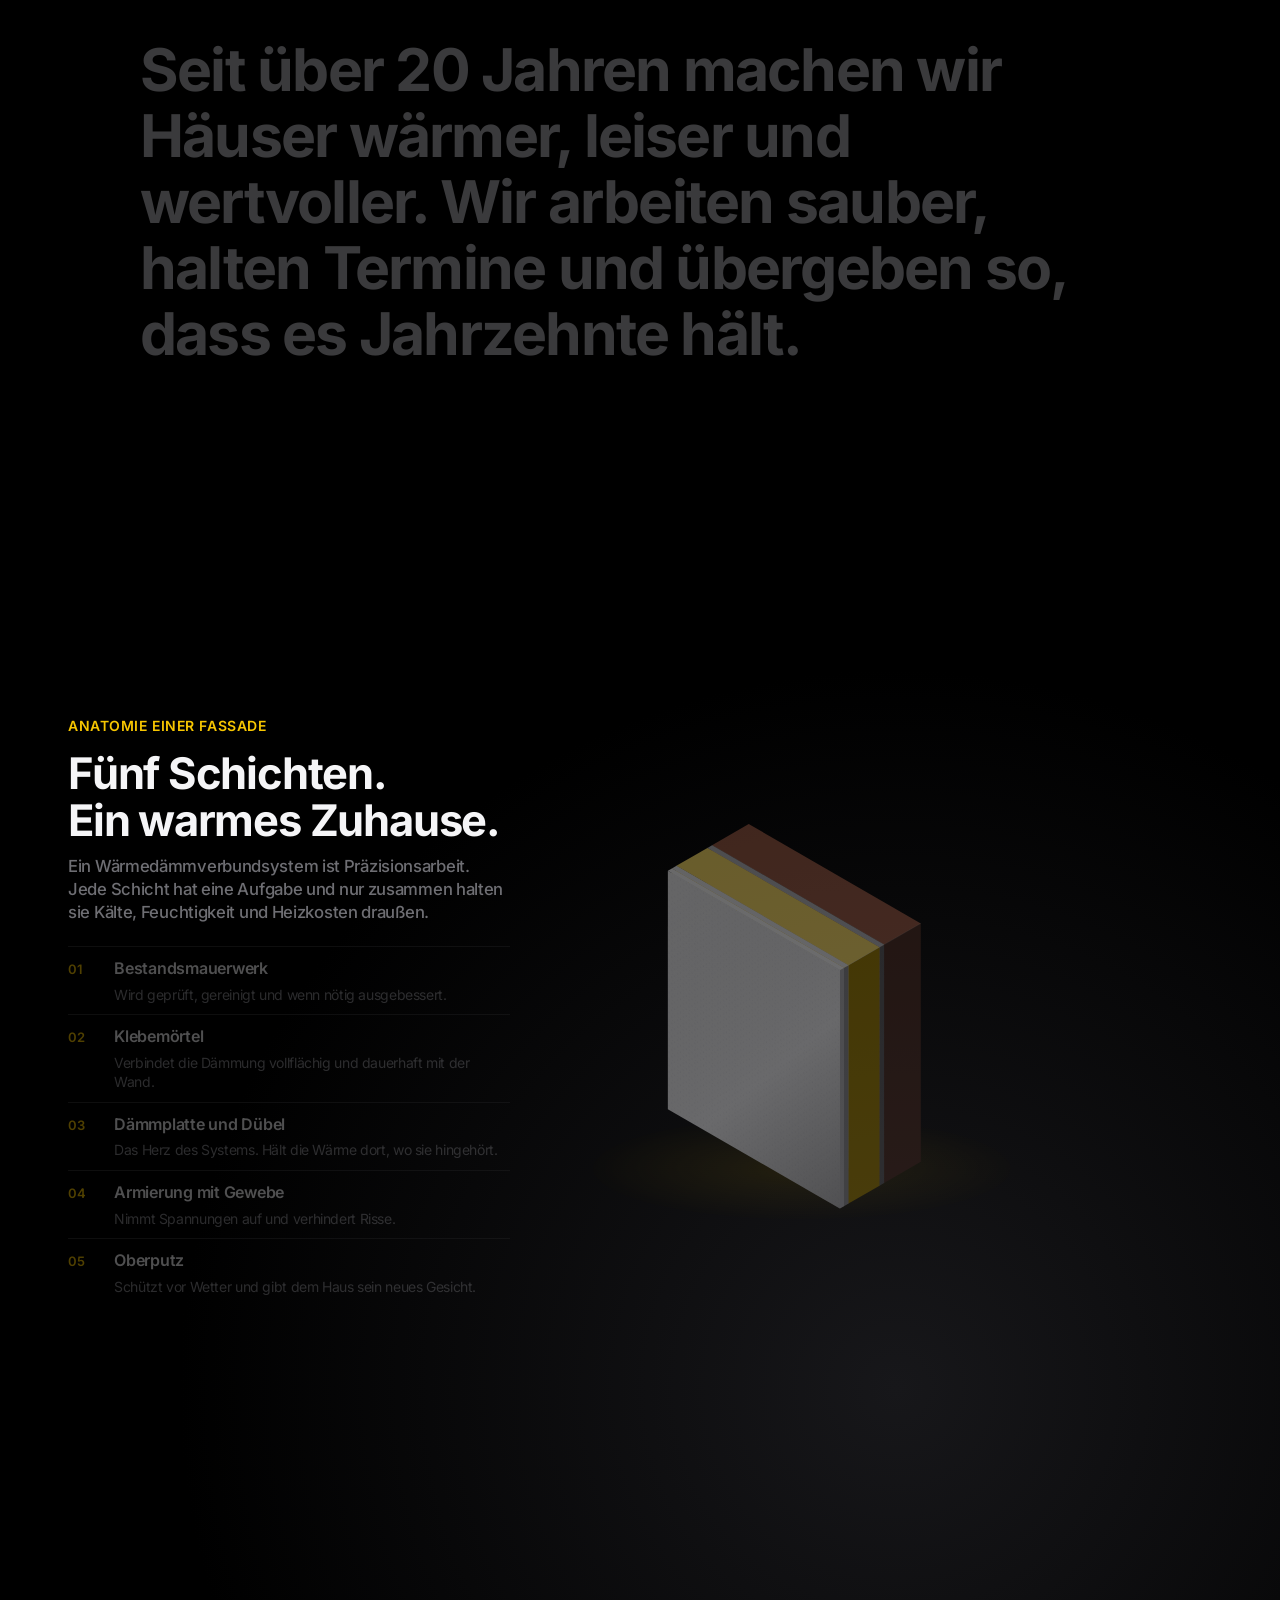
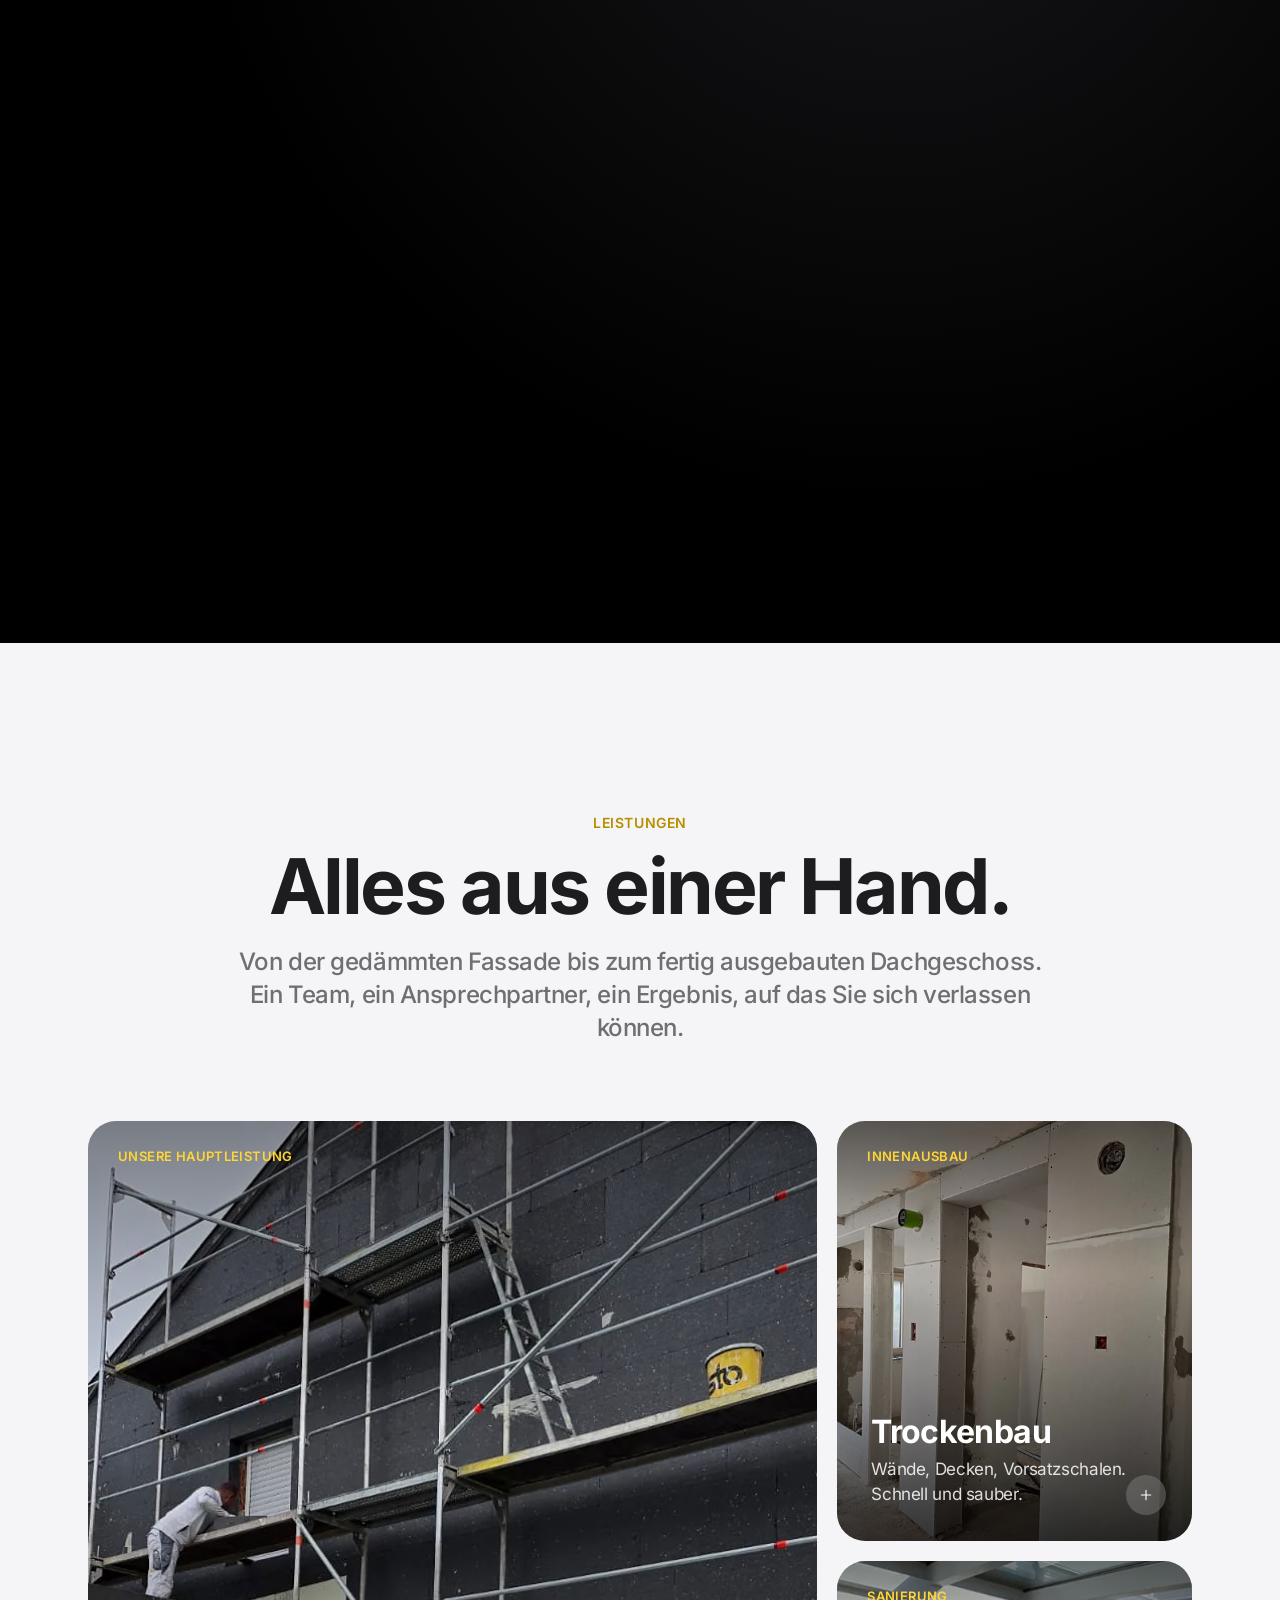
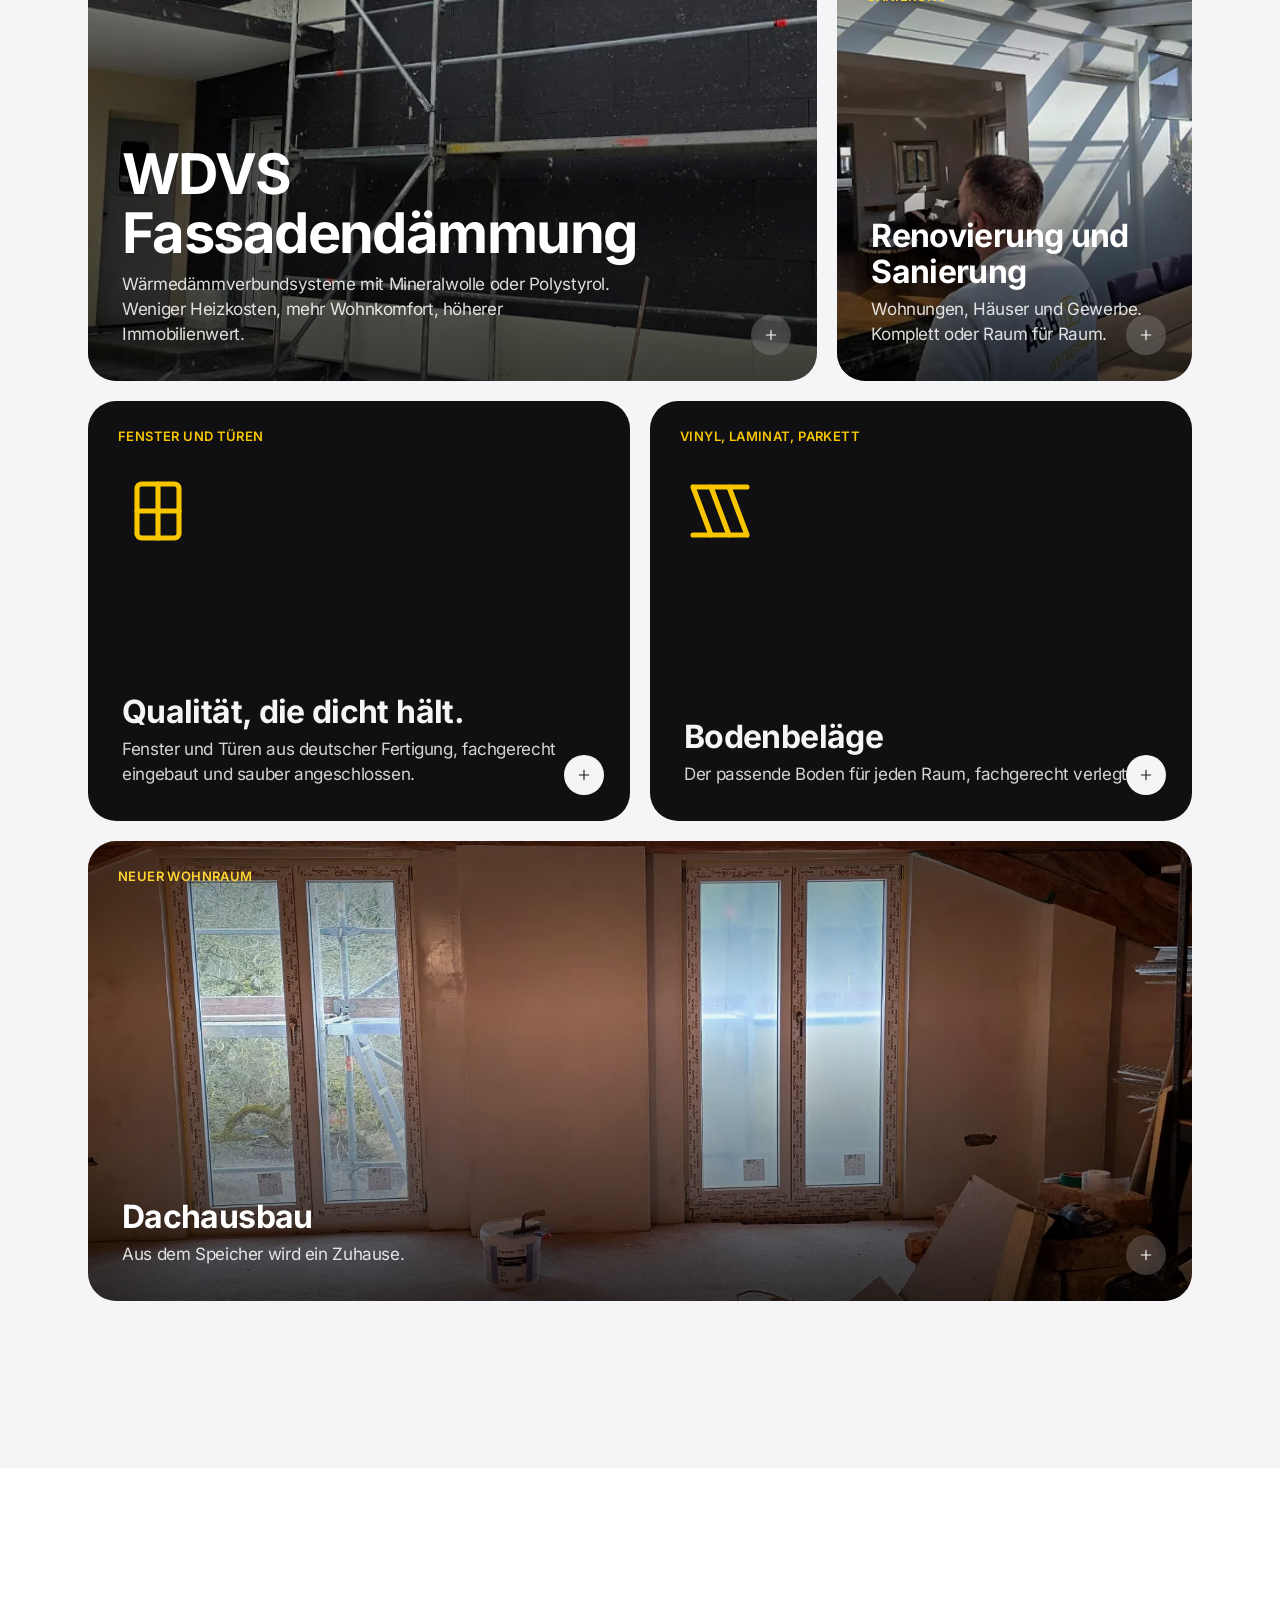
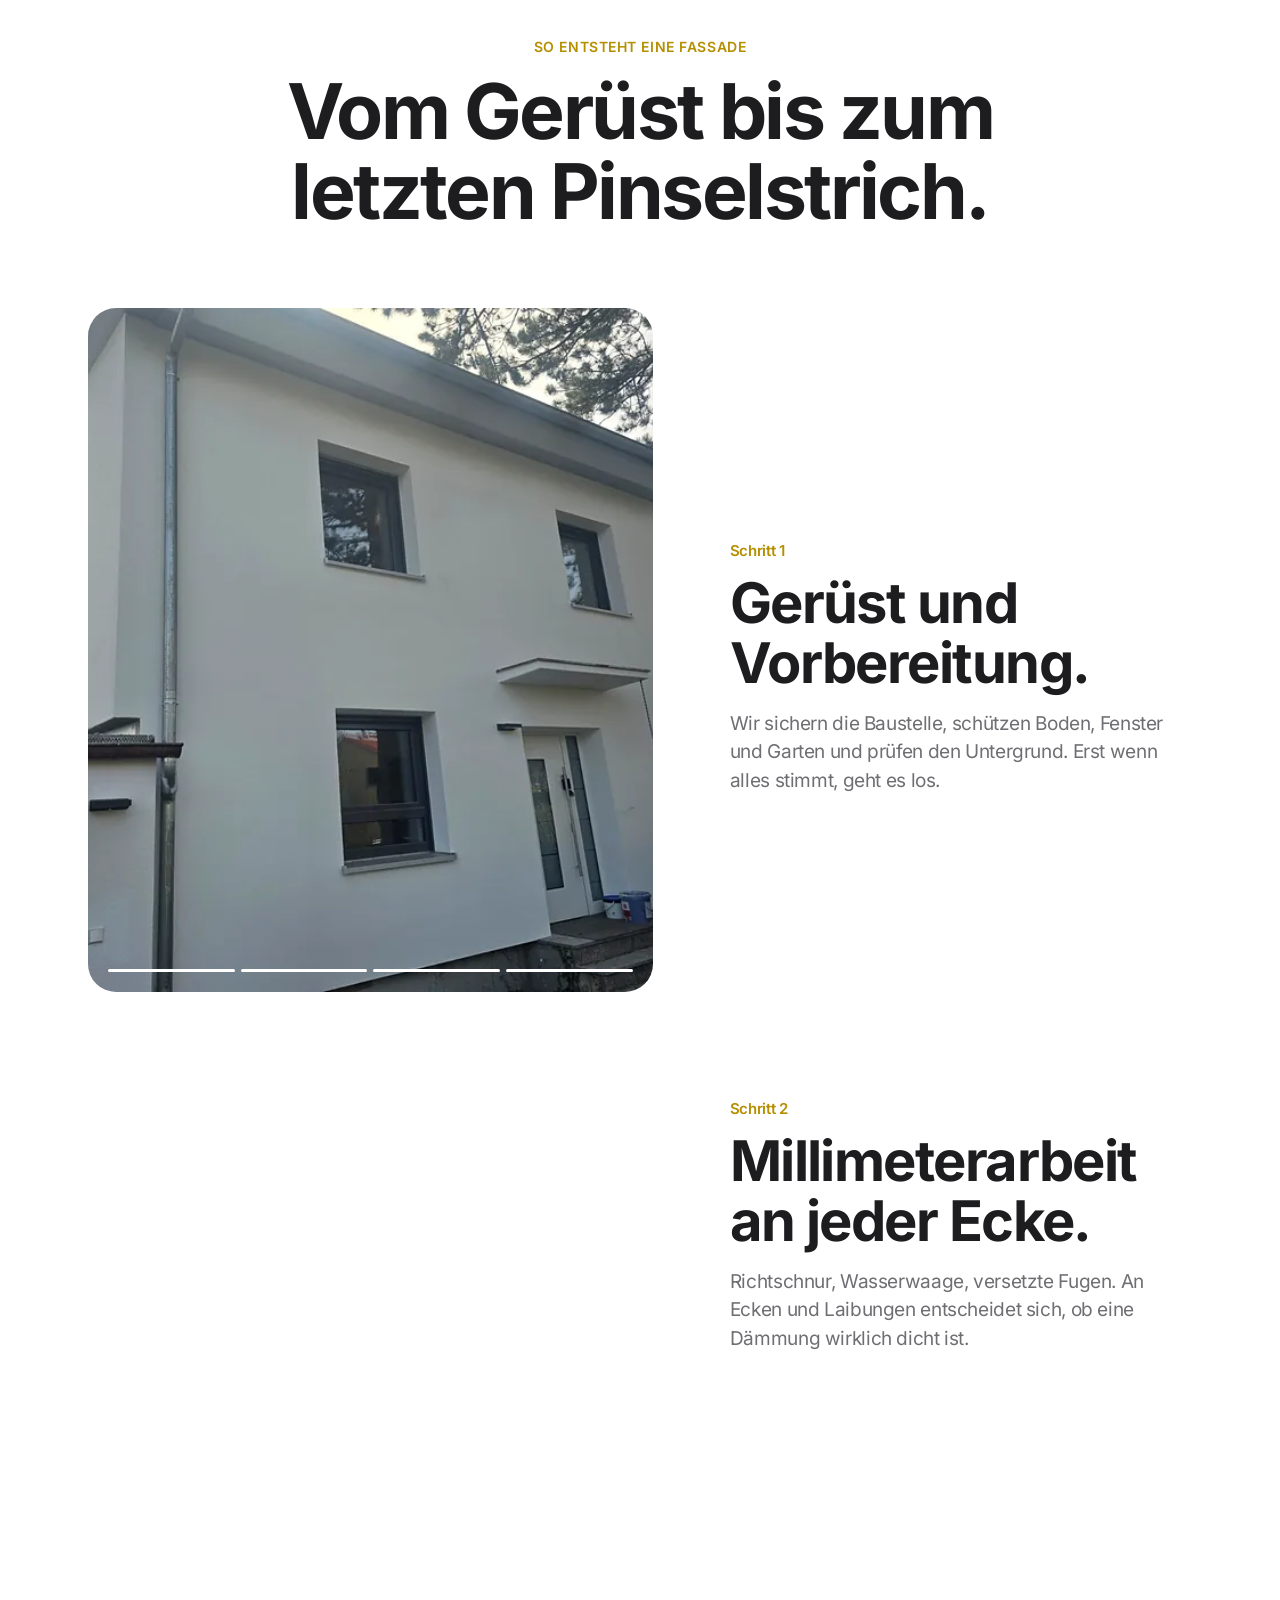
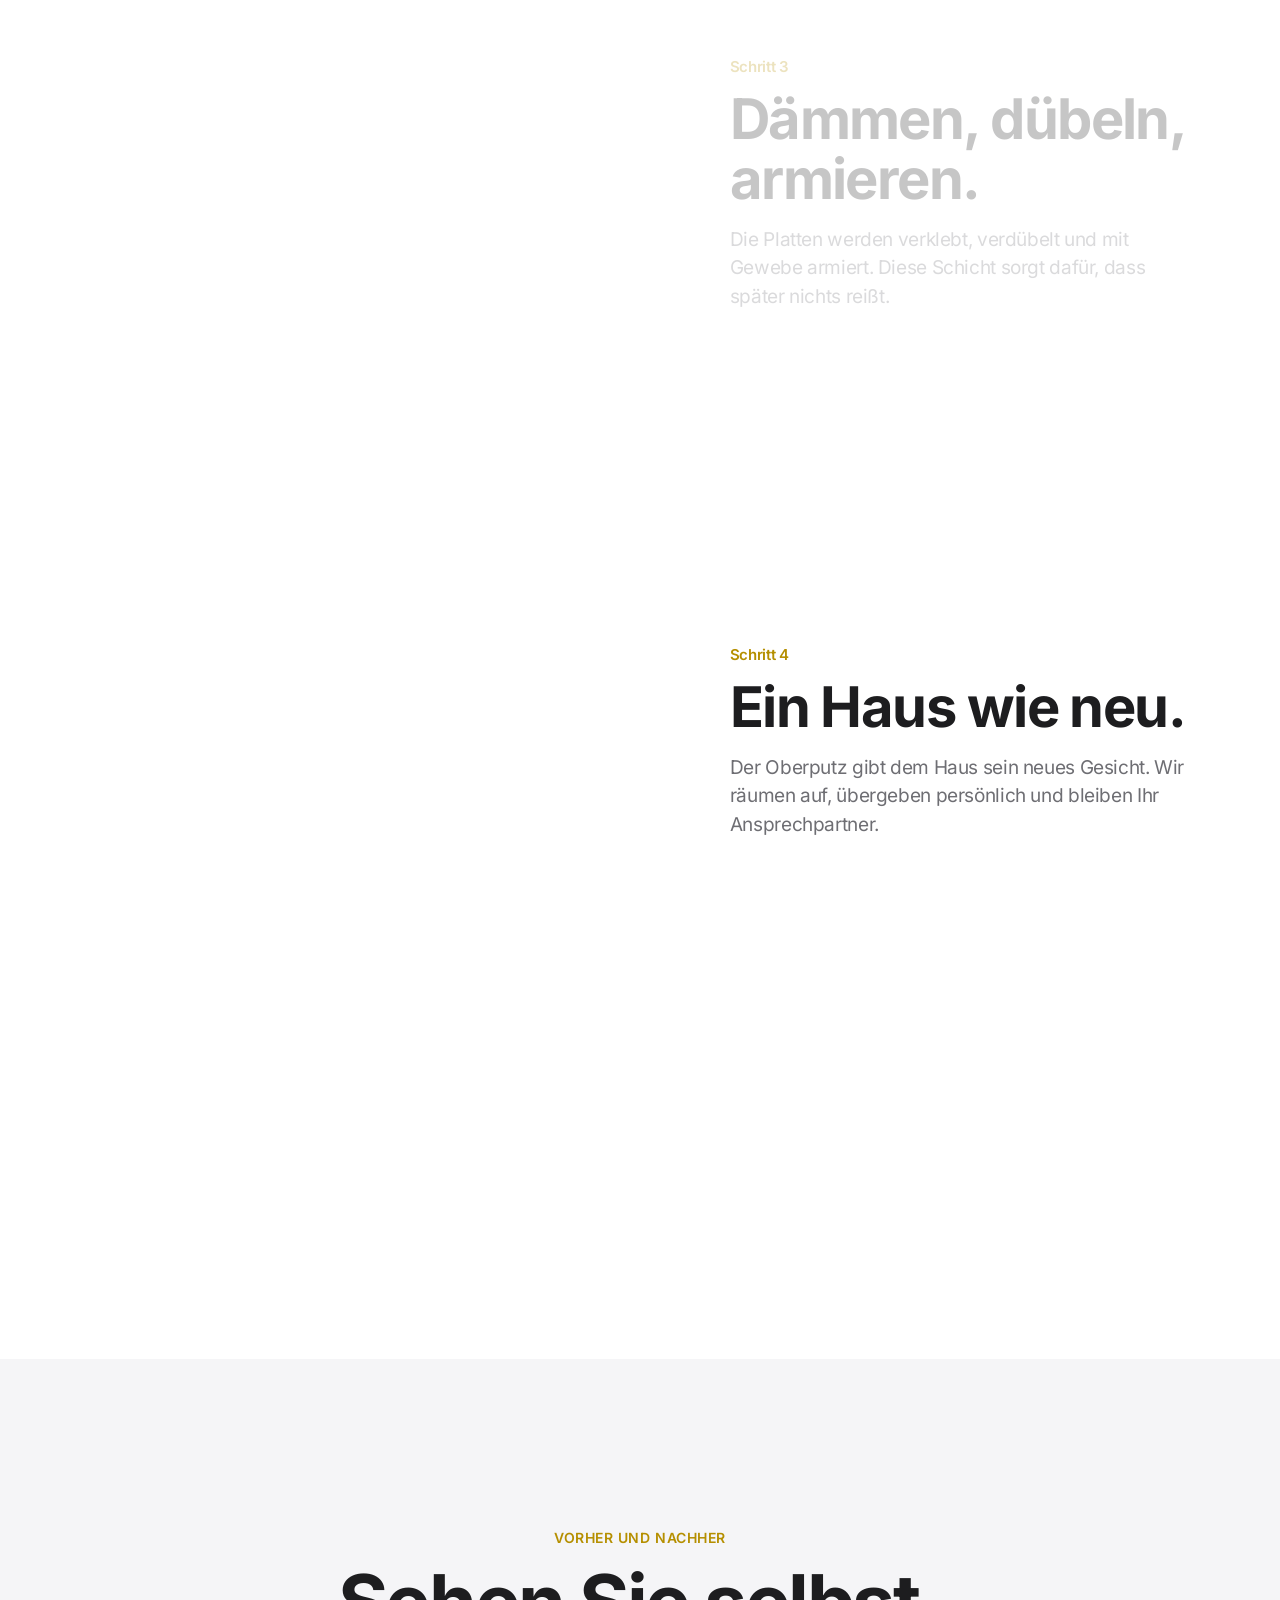
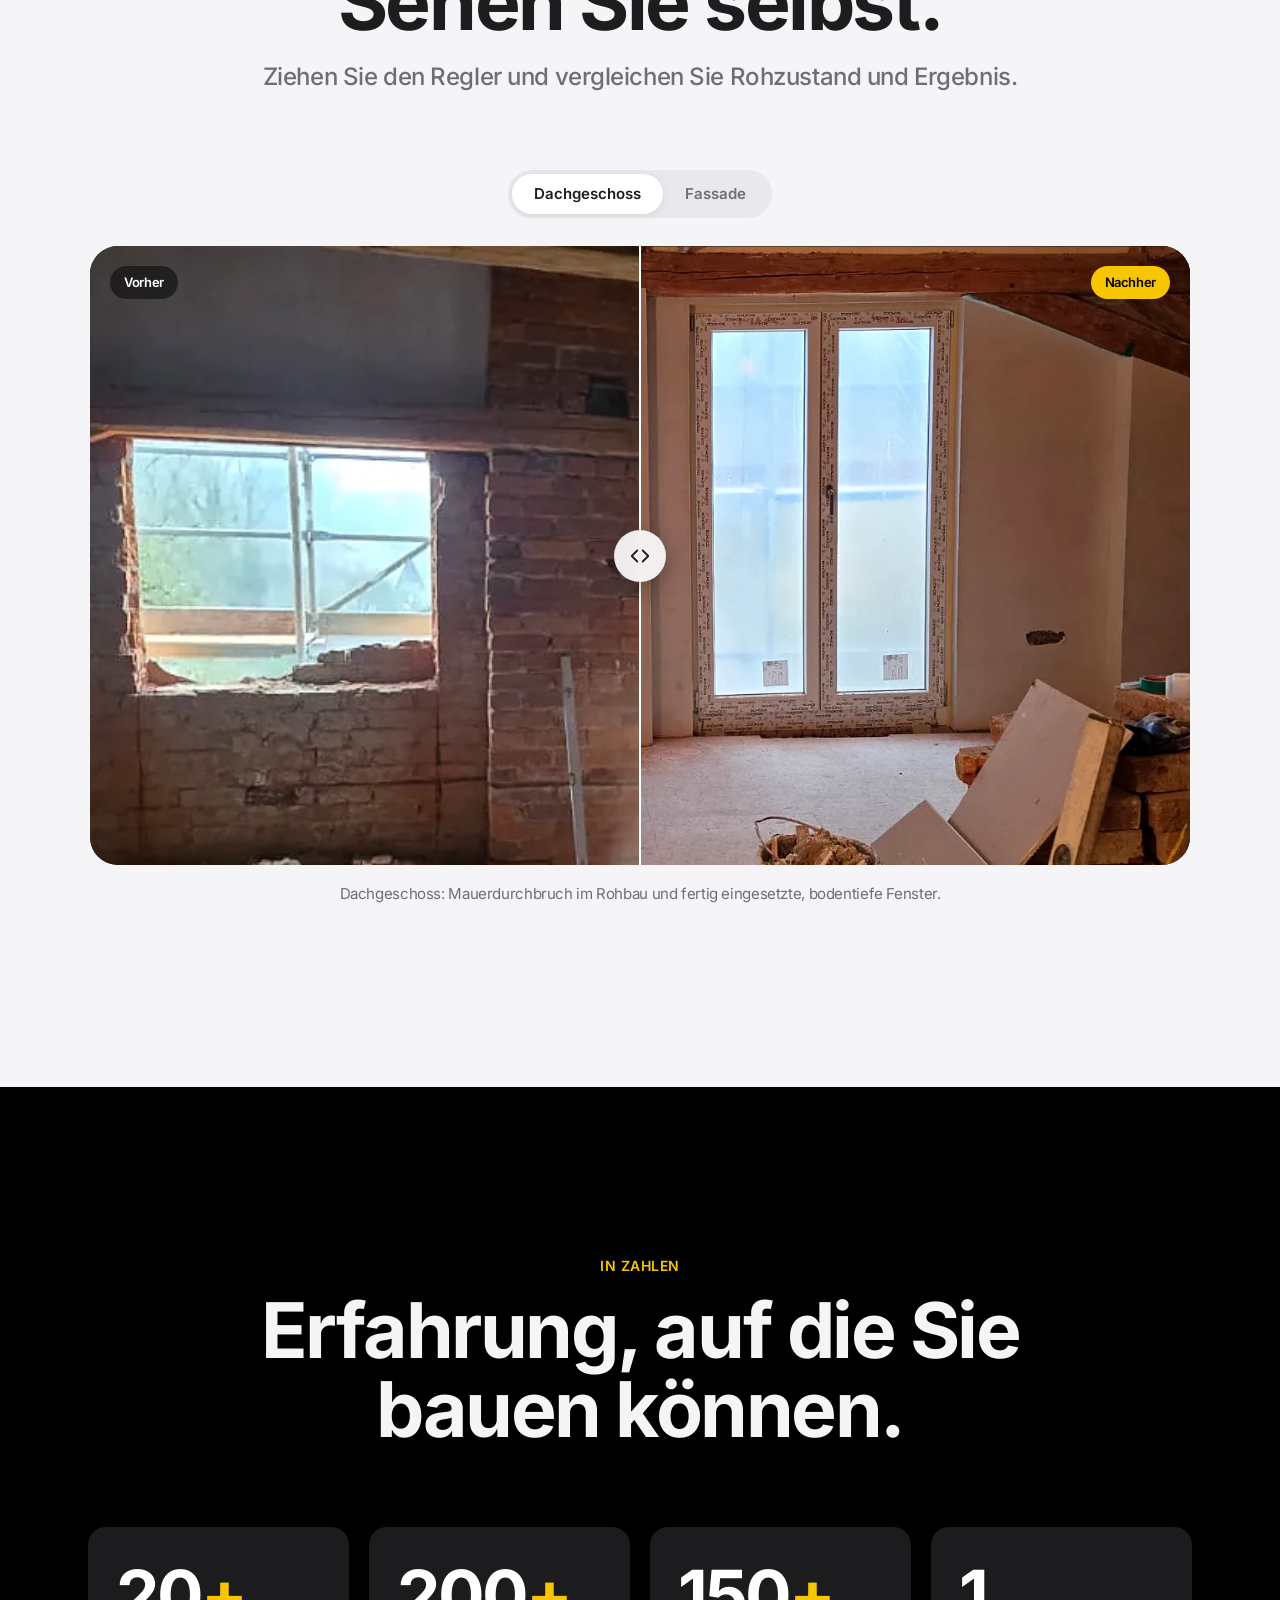
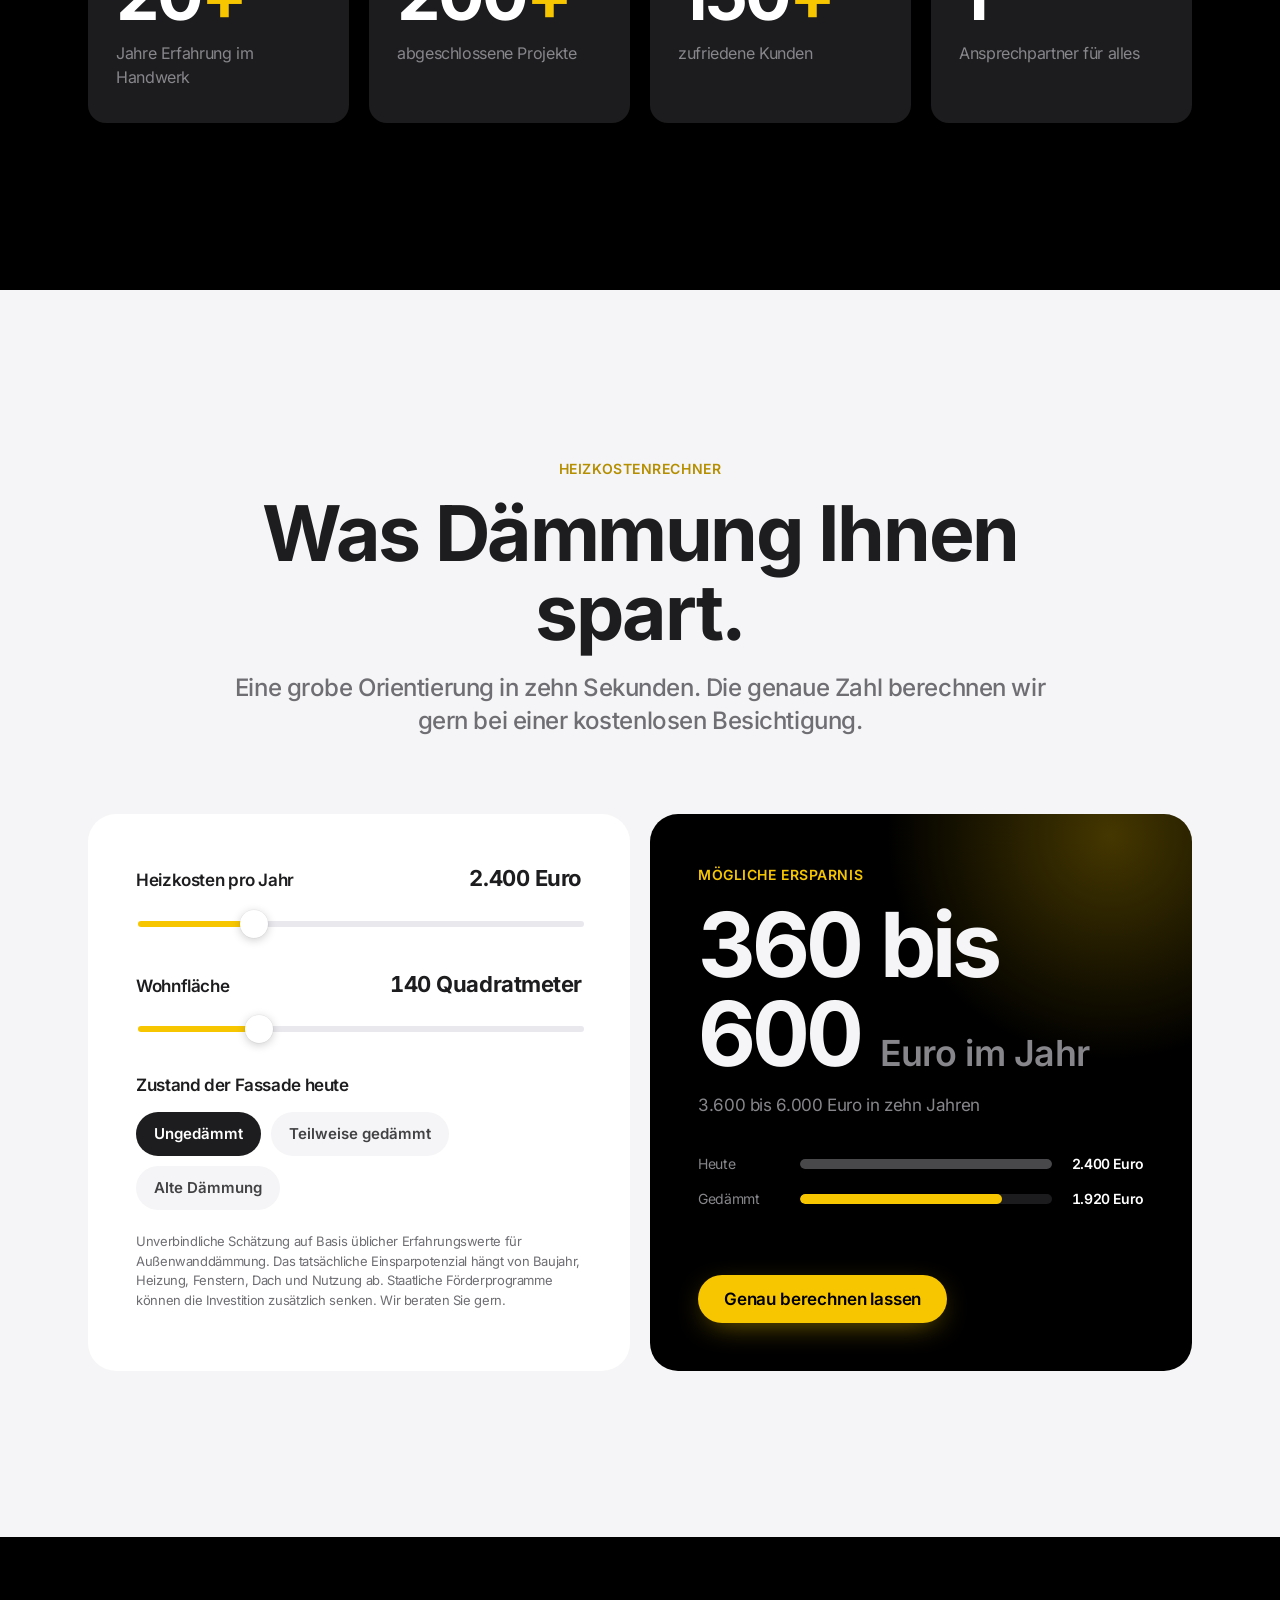
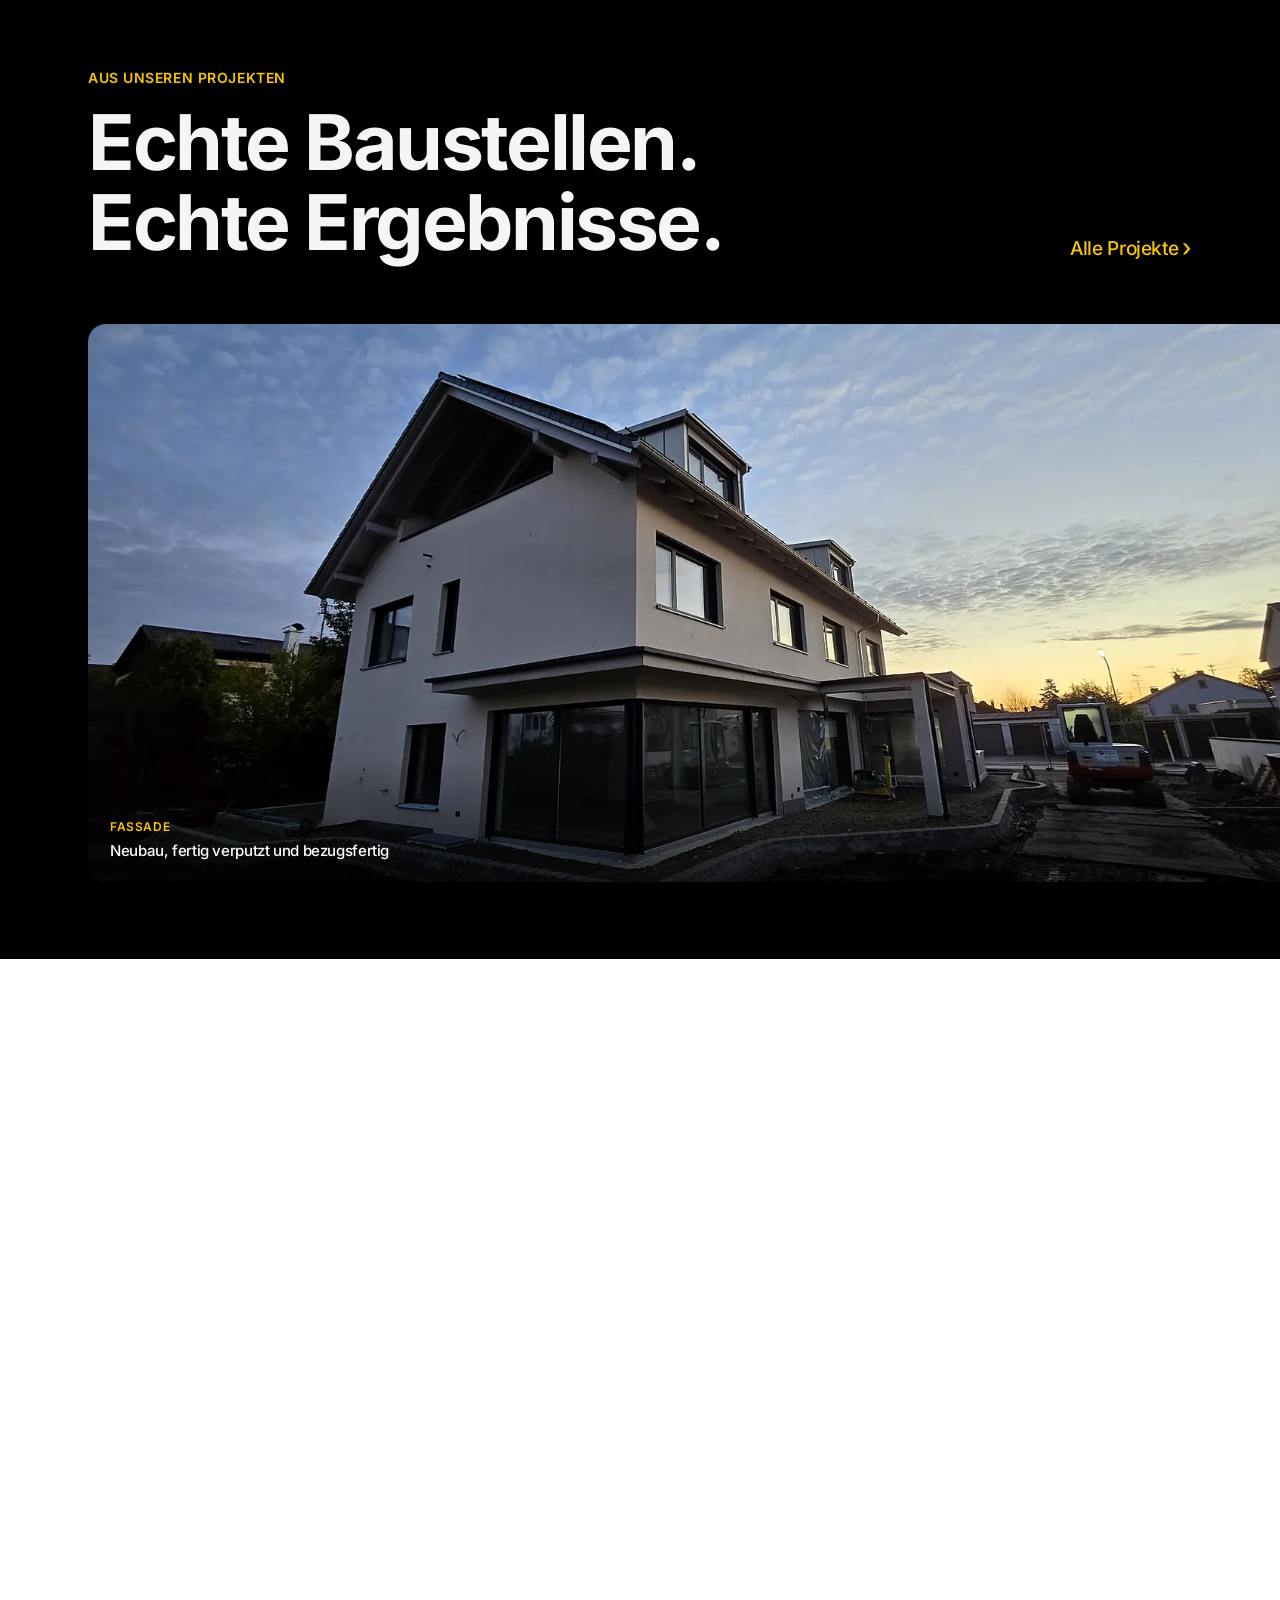
==== commit b17f7fb5: "Kontakt-E-Mail auf info@ab-bau23.de aktualisiert (neue Domain)" ====
--- a/index.html
+++ b/index.html
@@ -17,7 +17,7 @@
 <link rel="apple-touch-icon" href="assets/img/touch-icon.png">
 <link rel="preload" href="assets/css/site.css?v=4" as="style">
 <link rel="stylesheet" href="assets/css/site.css?v=4">
-<script type="application/ld+json">{"@context":"https://schema.org","@type":"HomeAndConstructionBusiness","name":"A&B Bau","image":"https://kastriottafolli.github.io/ab-bau-website/assets/img/teilen.jpg","url":"https://kastriottafolli.github.io/ab-bau-website/","telephone":"+491732756289","email":"info@a-bbau.de","address":{"@type":"PostalAddress","streetAddress":"Watzmannstraße 19","postalCode":"85586","addressLocality":"Poing","addressCountry":"DE"},"areaServed":["Poing","München","Landkreis Ebersberg","Landkreis Erding","Landkreis München"],"sameAs":["https://www.instagram.com/_abbau/"],"slogan":"Qualität schafft Werte. Vertrauen schafft Zuhause."}</script>
+<script type="application/ld+json">{"@context":"https://schema.org","@type":"HomeAndConstructionBusiness","name":"A&B Bau","image":"https://kastriottafolli.github.io/ab-bau-website/assets/img/teilen.jpg","url":"https://kastriottafolli.github.io/ab-bau-website/","telephone":"+491732756289","email":"info@ab-bau23.de","address":{"@type":"PostalAddress","streetAddress":"Watzmannstraße 19","postalCode":"85586","addressLocality":"Poing","addressCountry":"DE"},"areaServed":["Poing","München","Landkreis Ebersberg","Landkreis Erding","Landkreis München"],"sameAs":["https://www.instagram.com/_abbau/"],"slogan":"Qualität schafft Werte. Vertrauen schafft Zuhause."}</script>
 </head>
 <body>
 <a class="sr-only" href="#inhalt">Zum Inhalt springen</a>
@@ -504,7 +504,7 @@
       </ul></div>
       <div><h4>Kontakt</h4><ul>
         <li><a href="tel:+491732756289">0173 2756289</a></li>
-        <li><a href="mailto:info@a-bbau.de">info@a-bbau.de</a></li>
+        <li><a href="mailto:info@ab-bau23.de">info@ab-bau23.de</a></li>
         <li>Watzmannstraße 19<br>85586 Poing</li>
       </ul></div>
     </div>
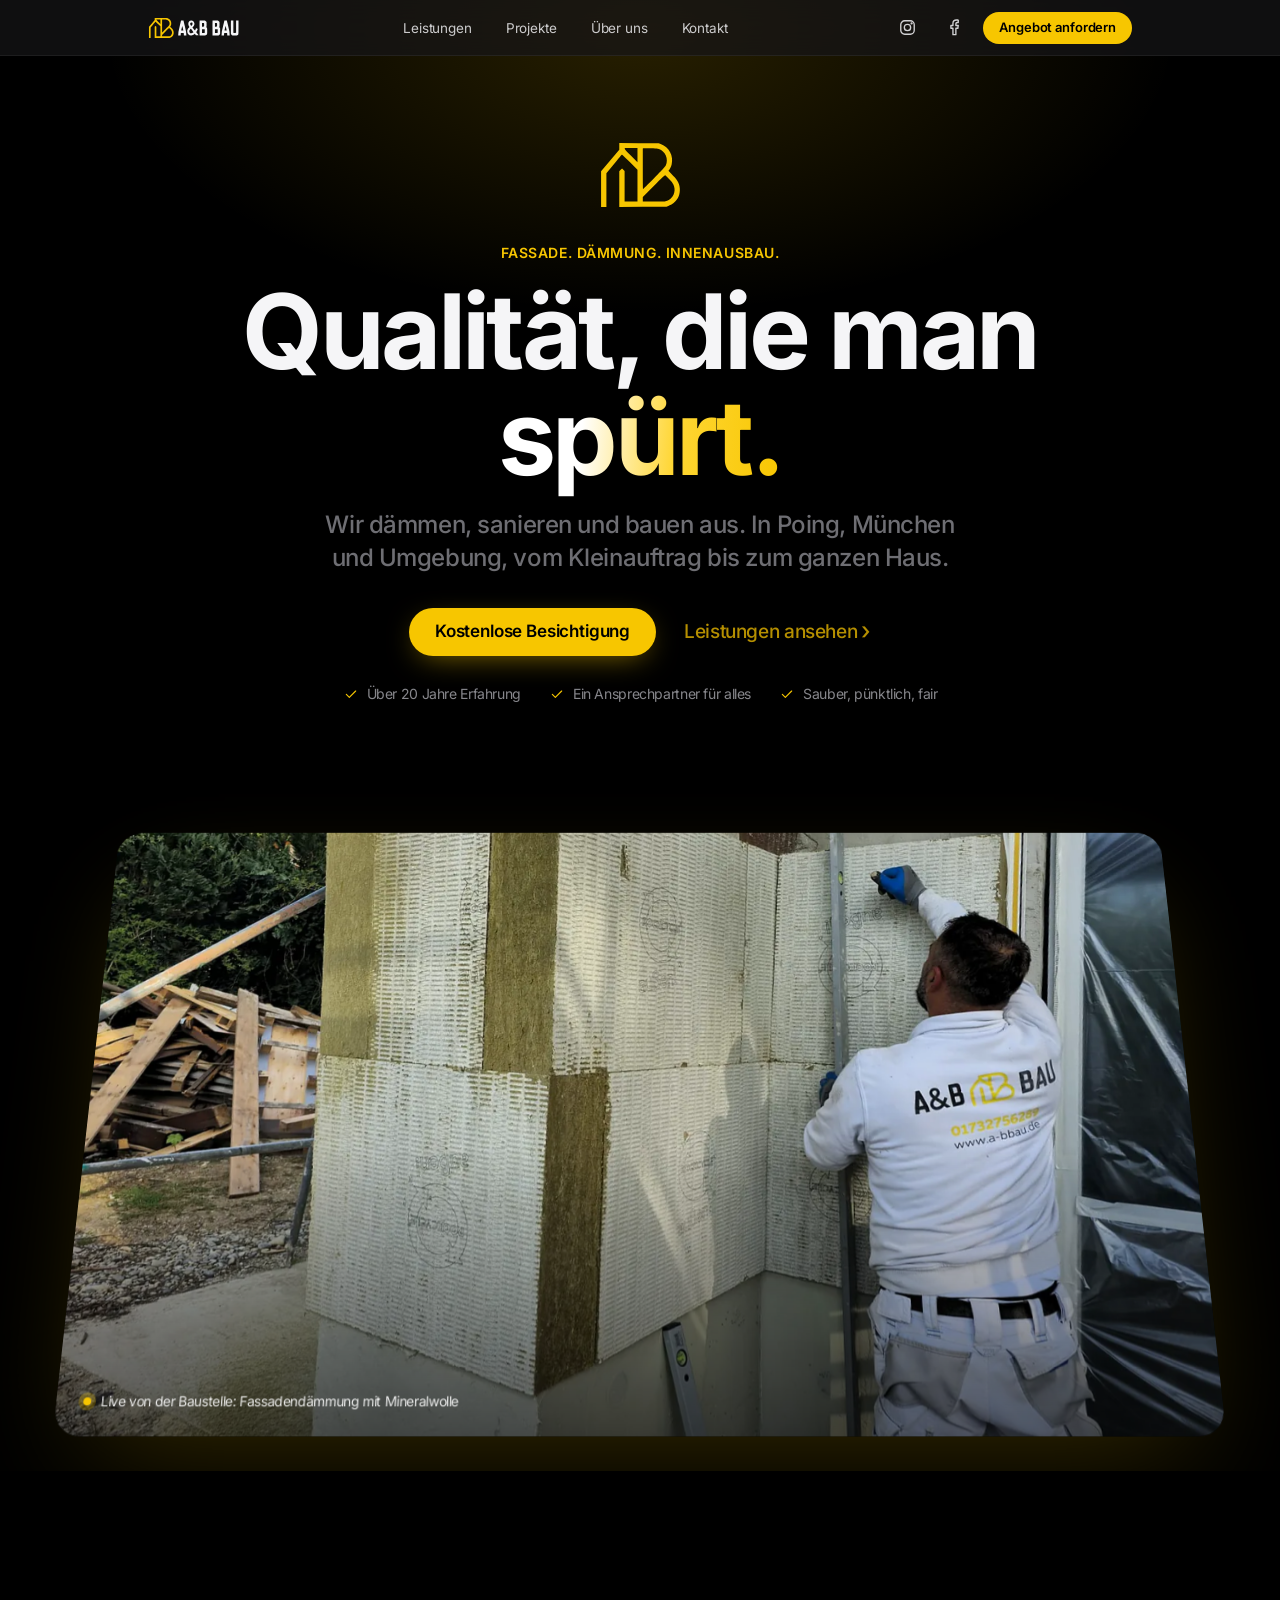
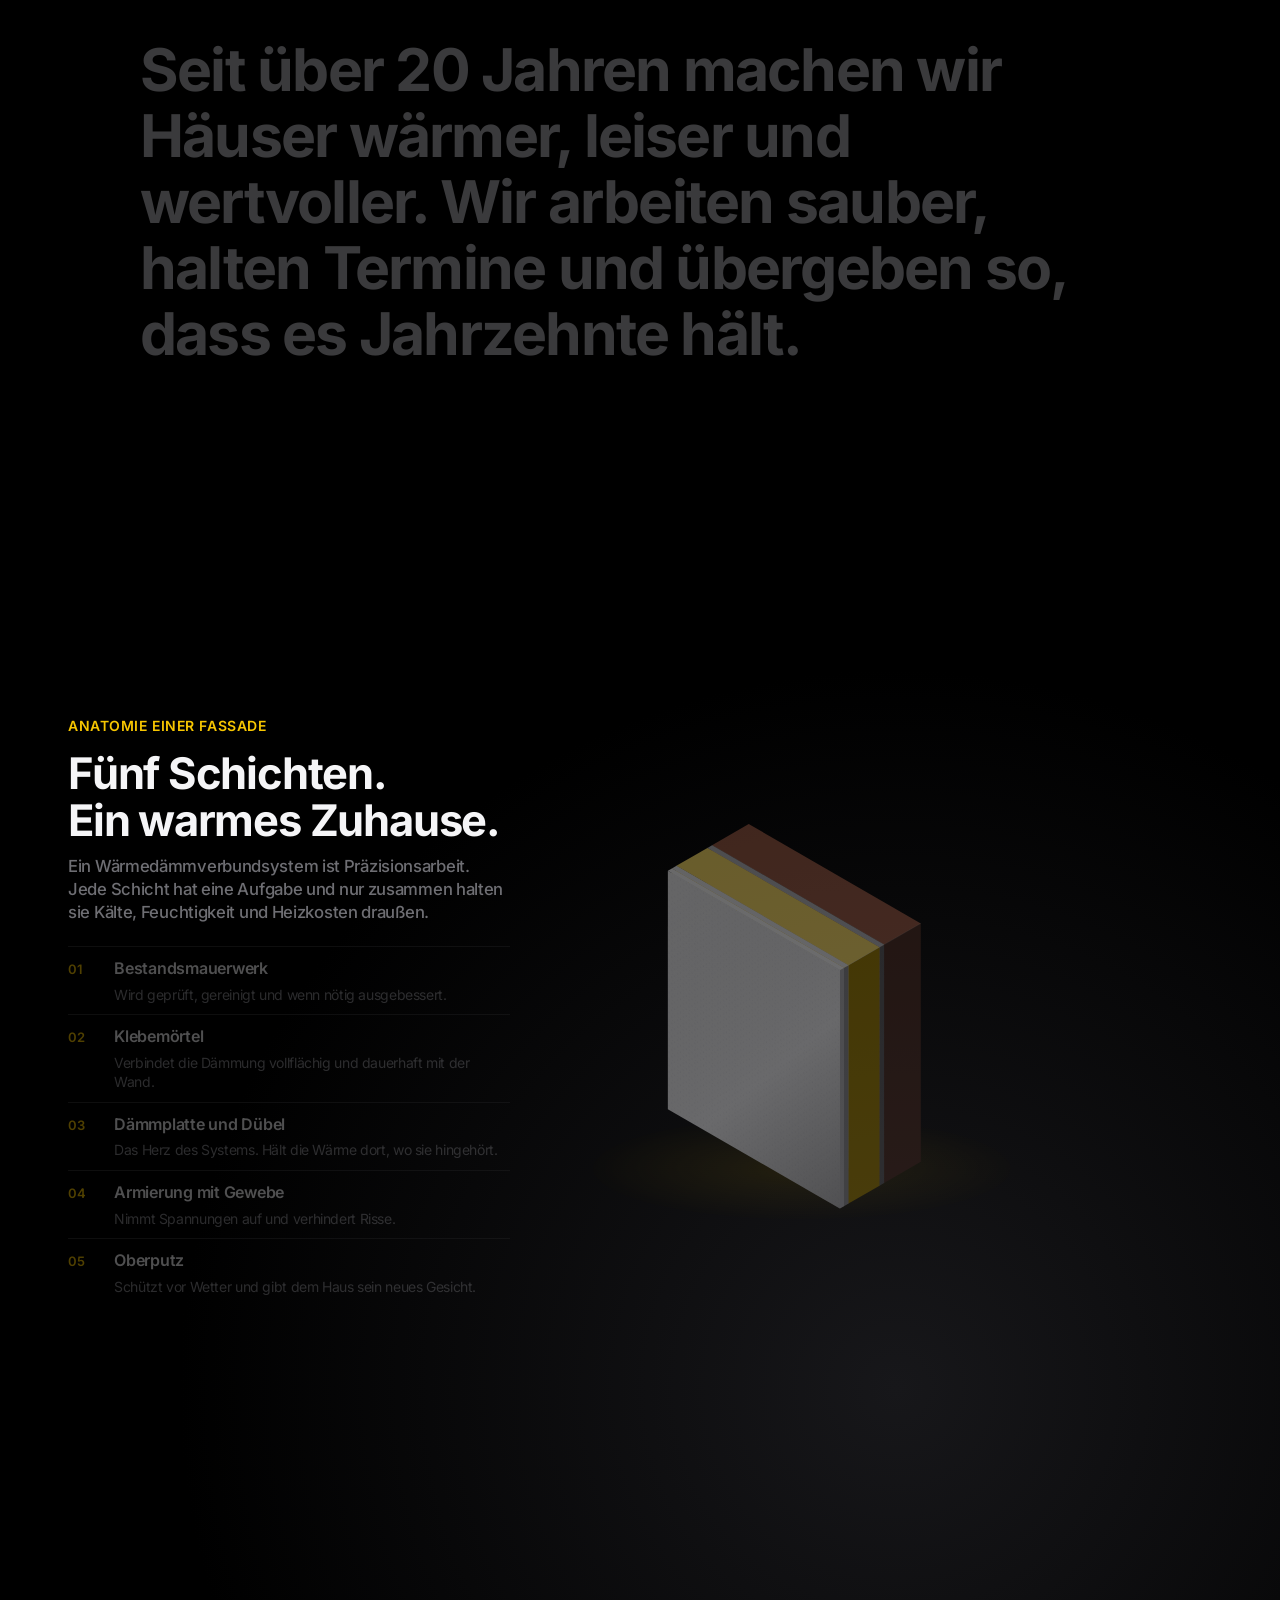
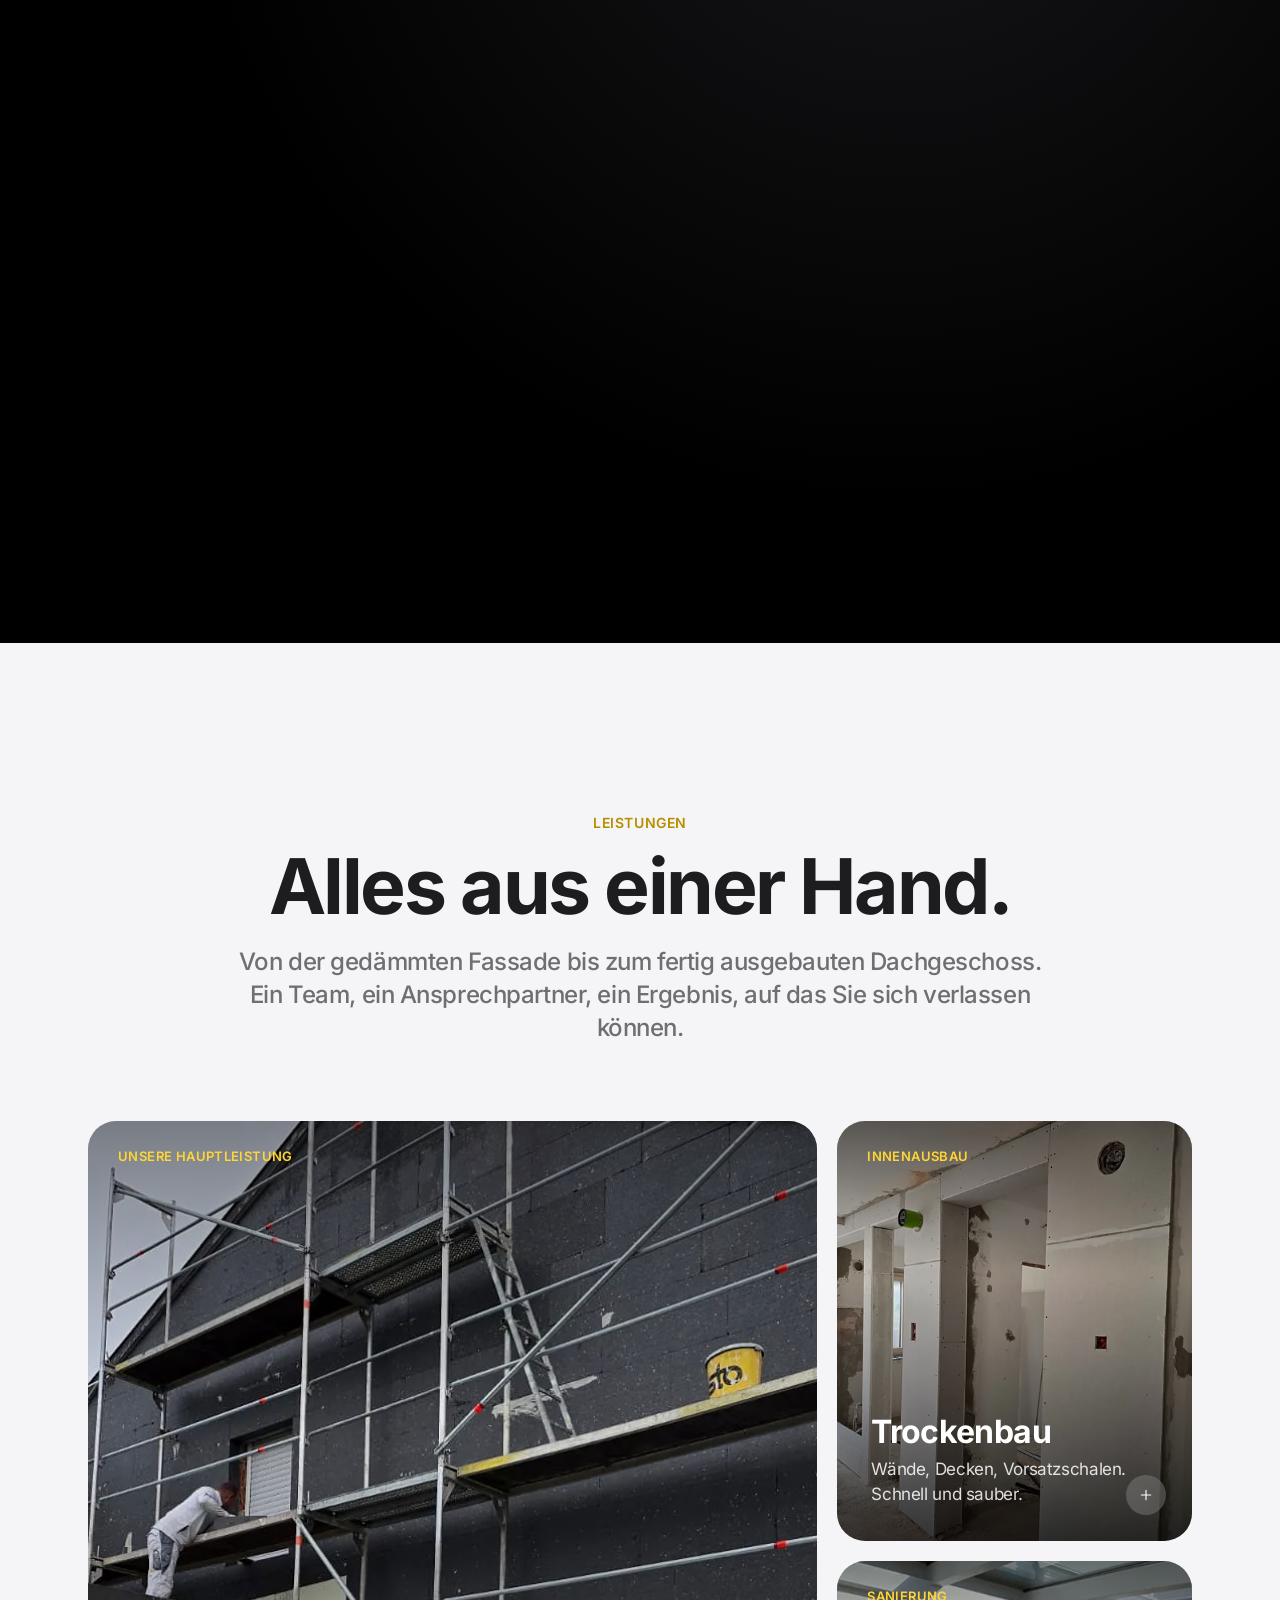
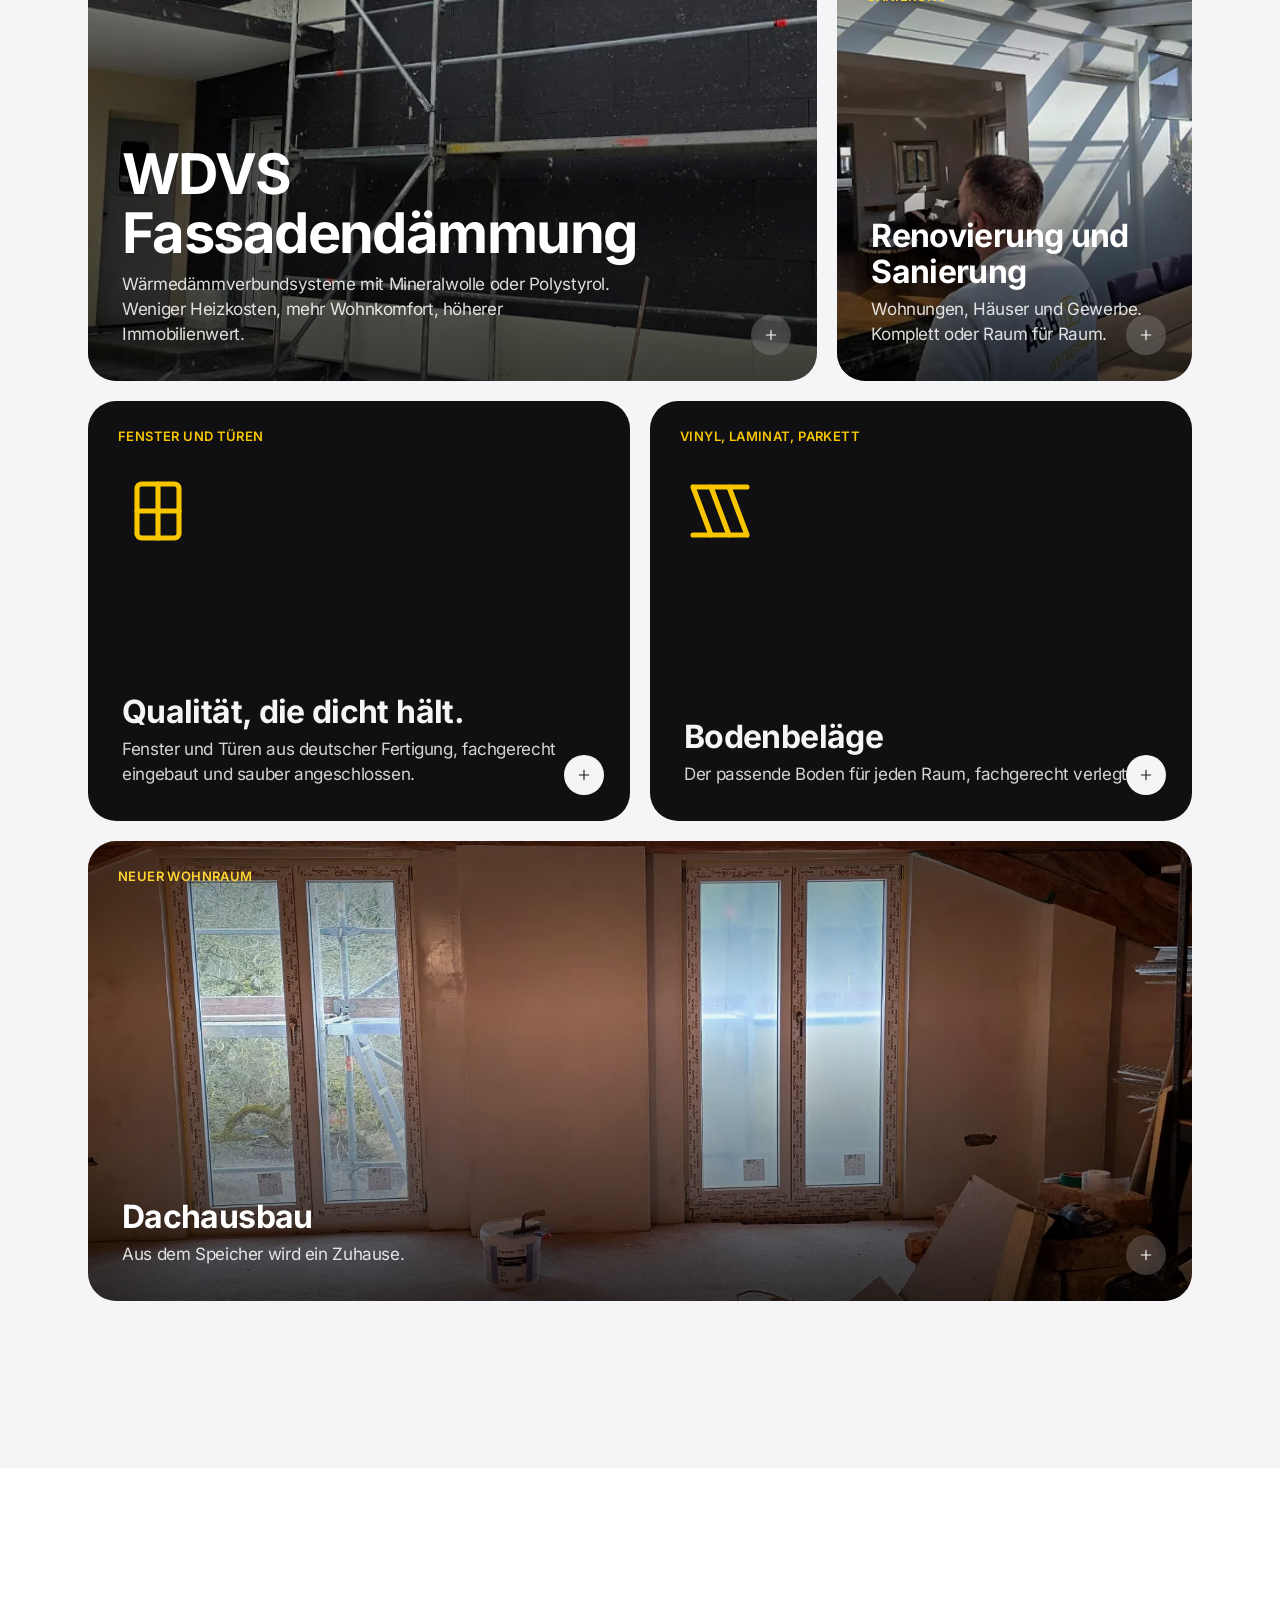
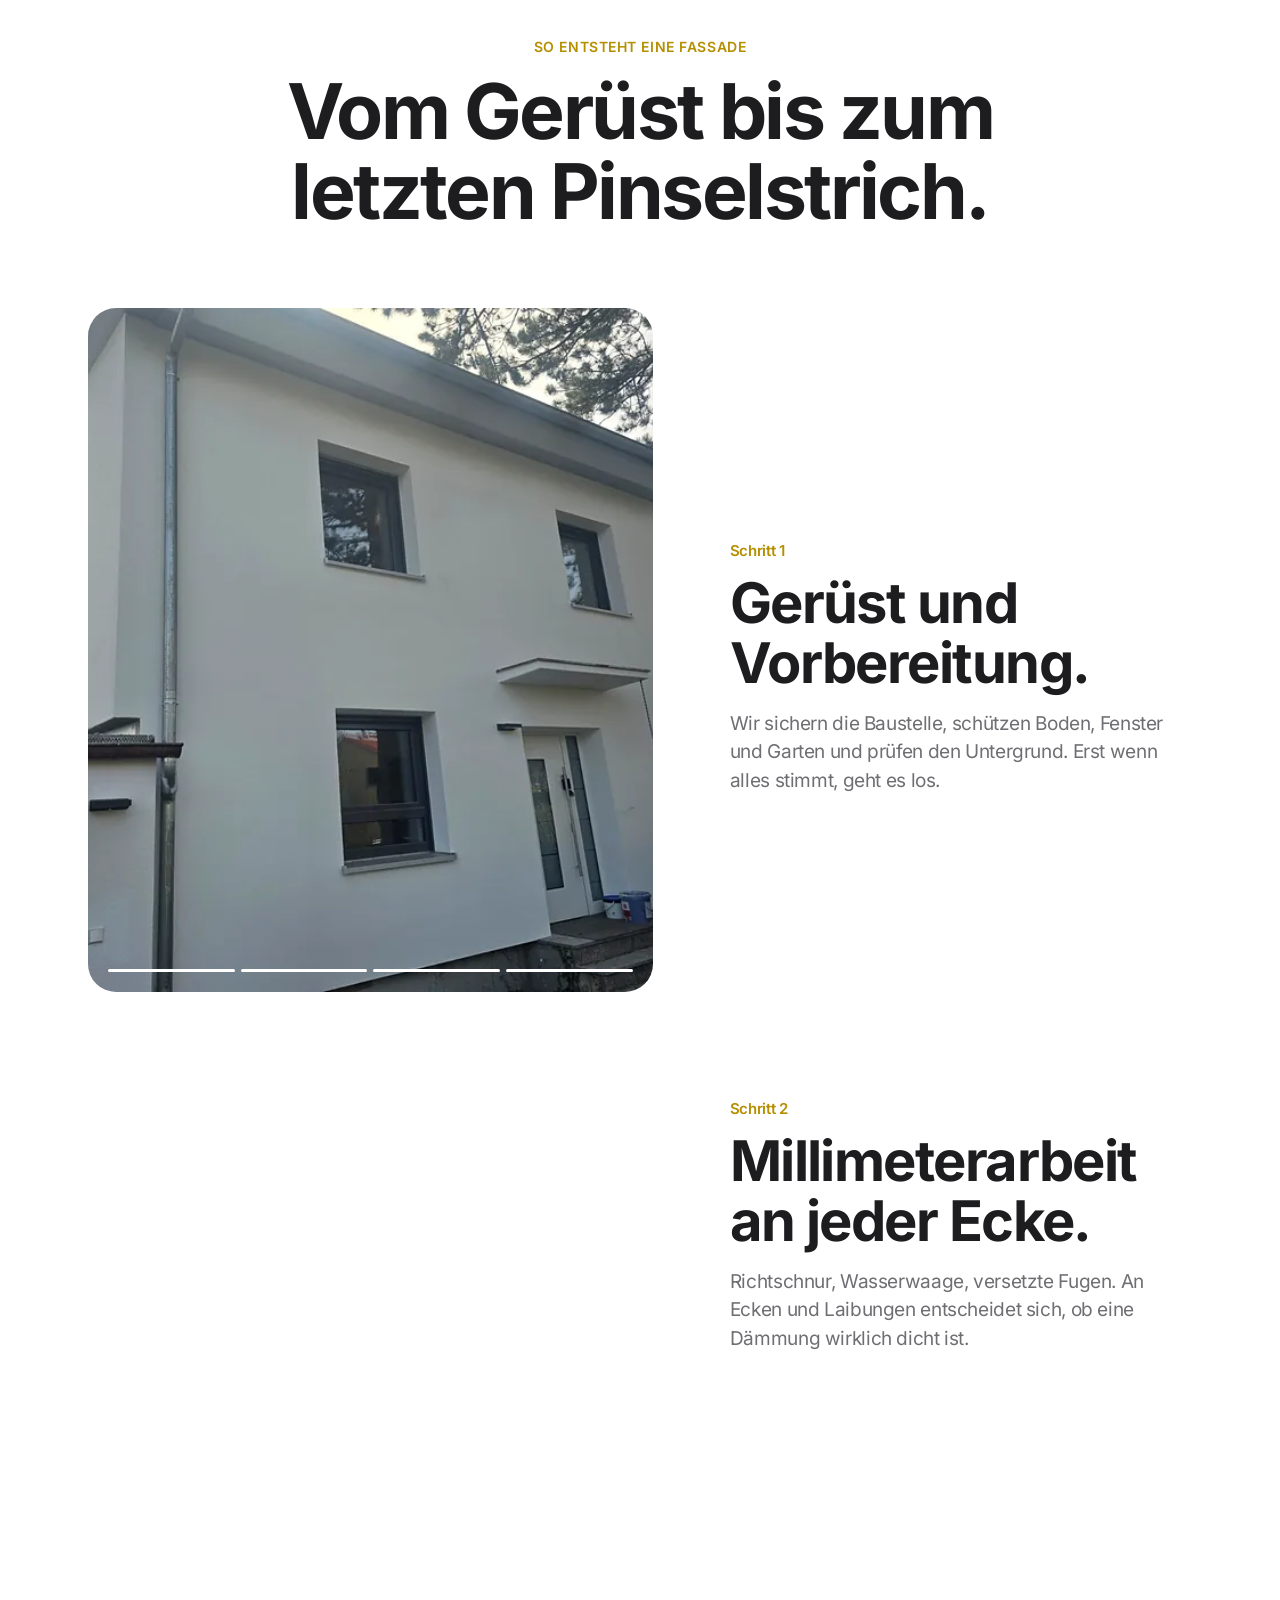
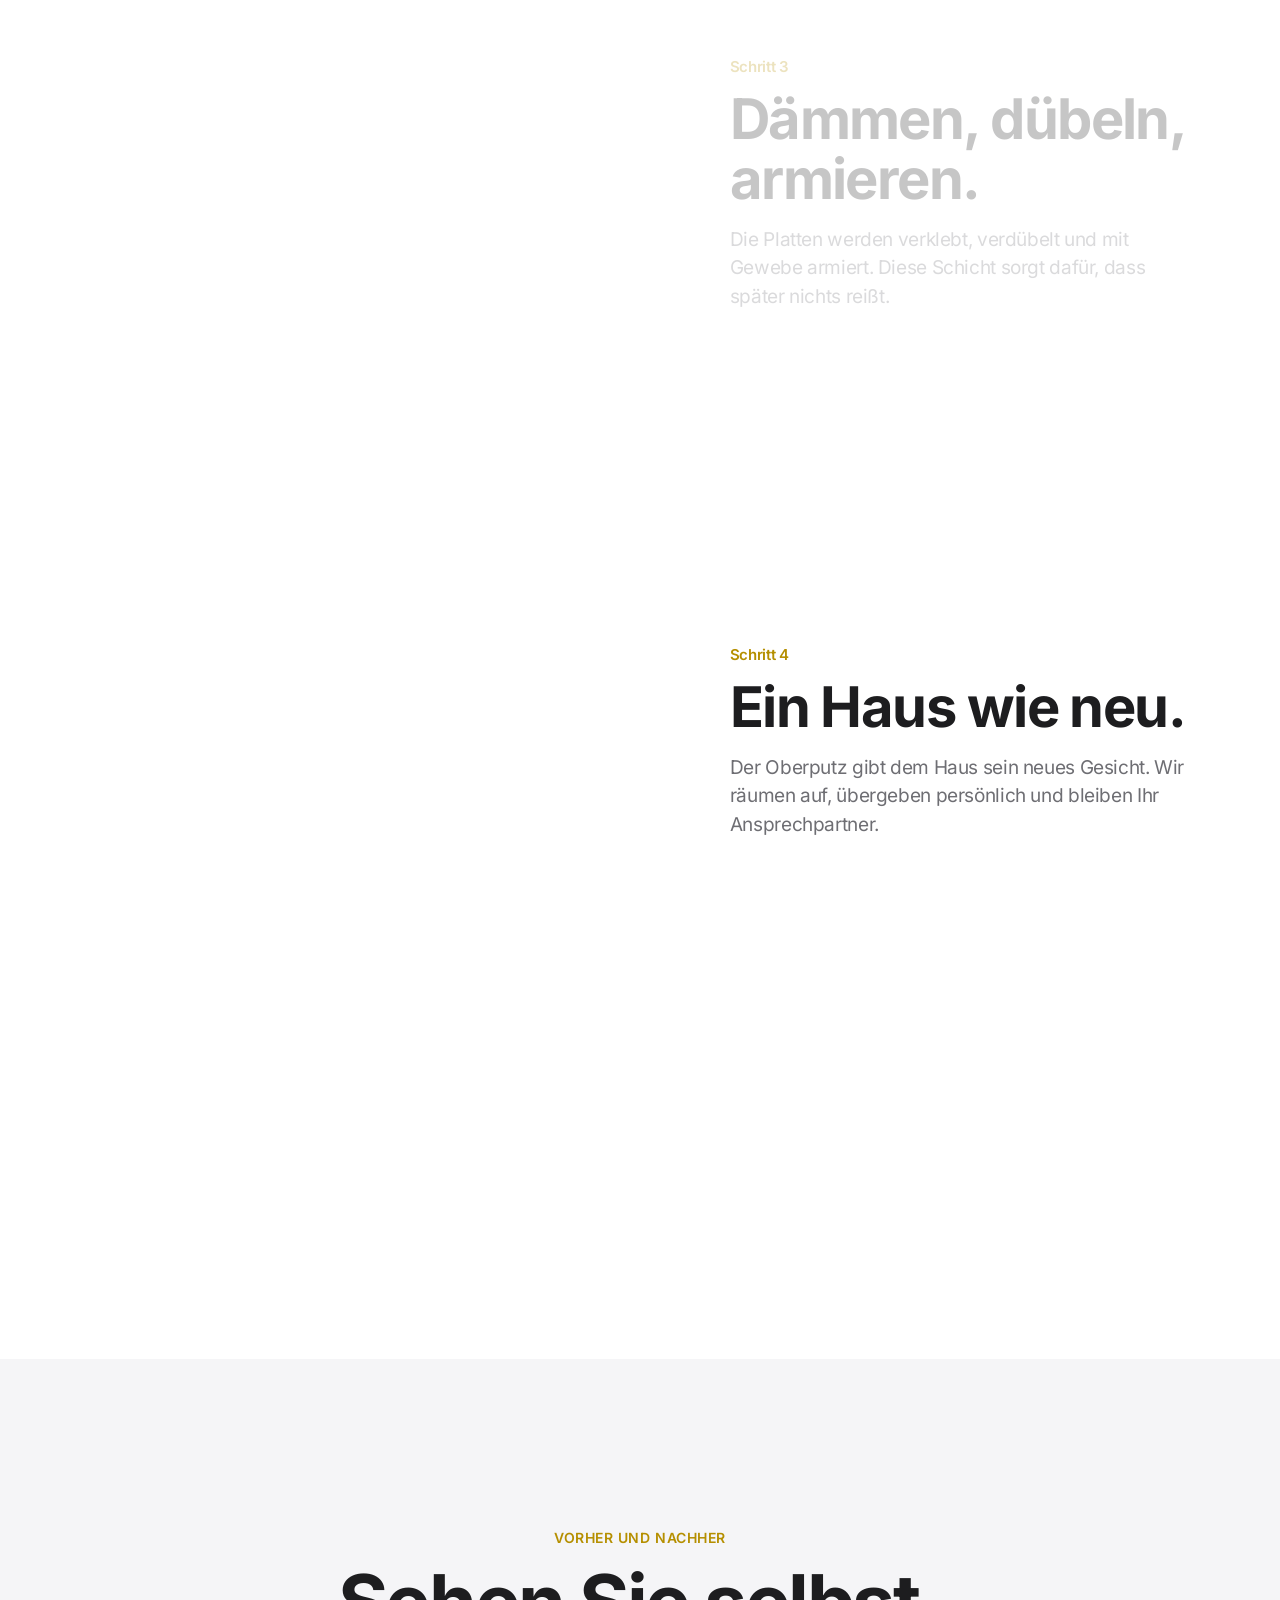
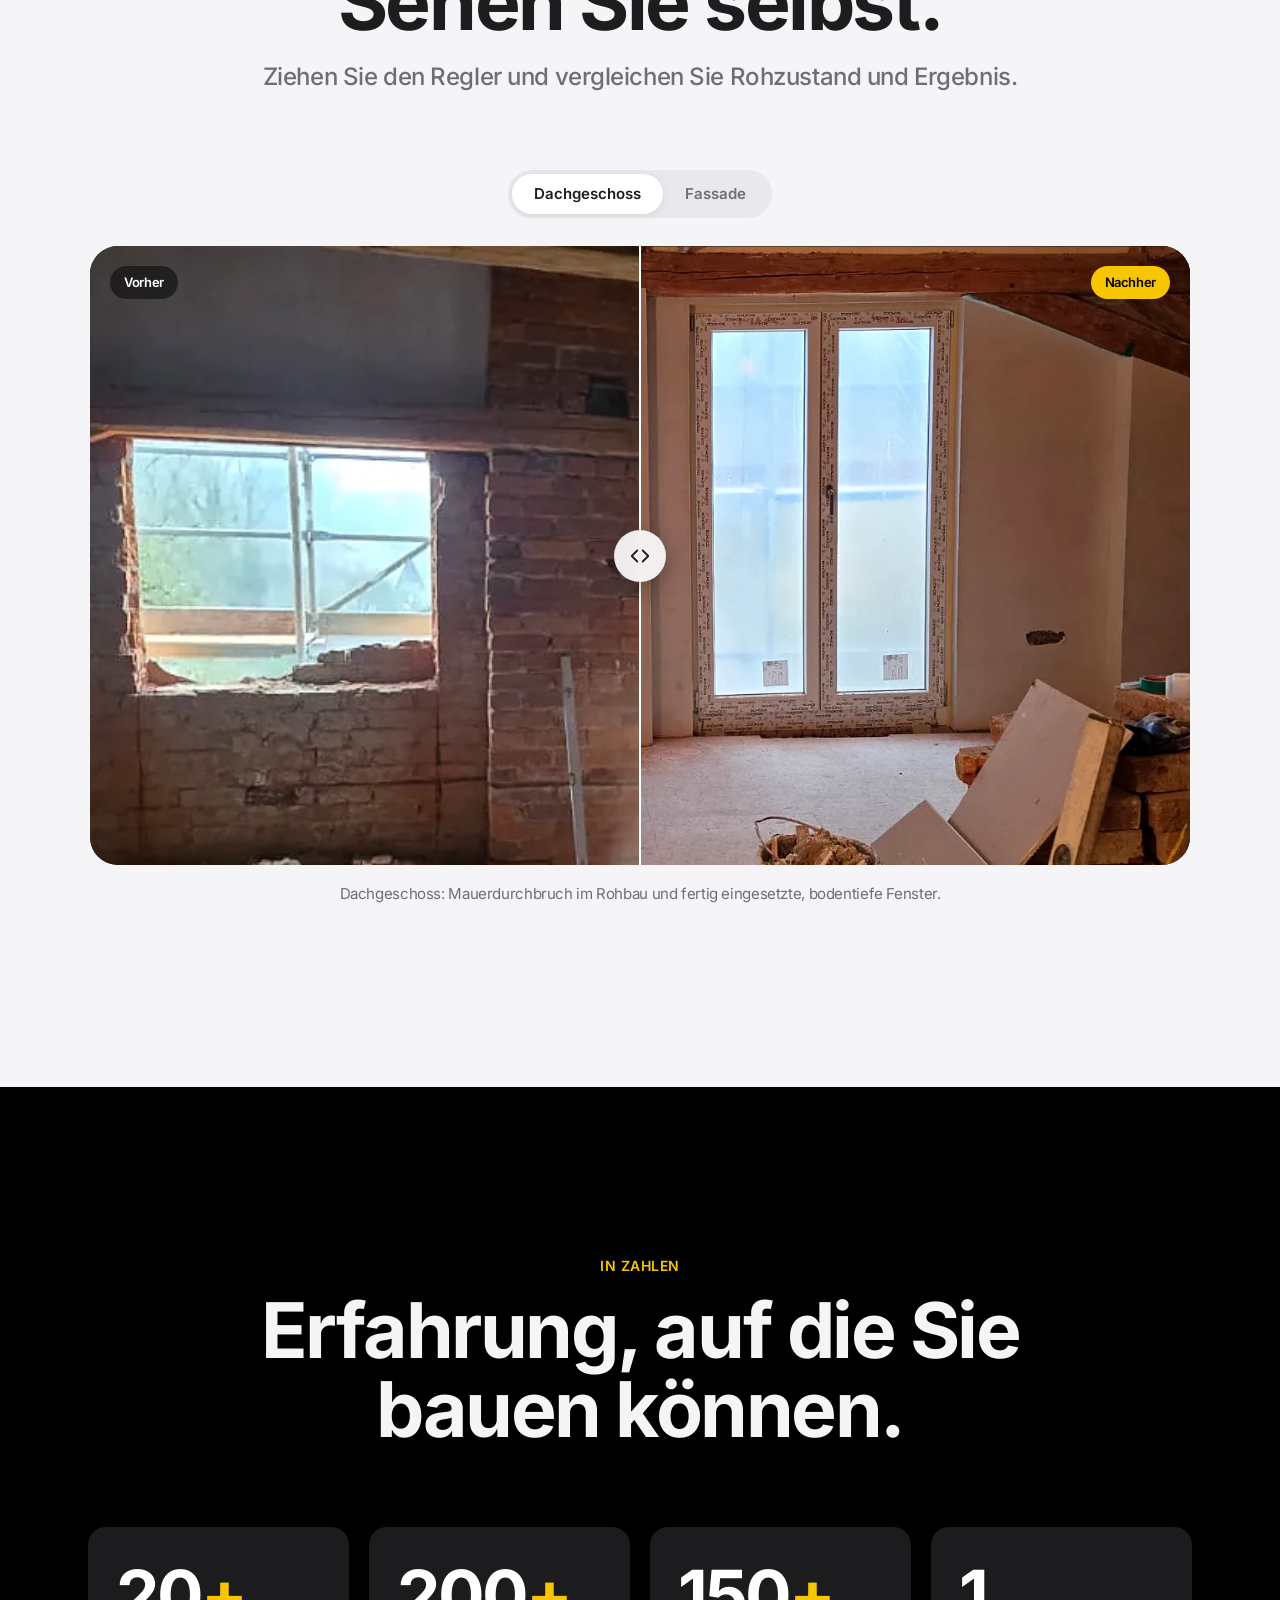
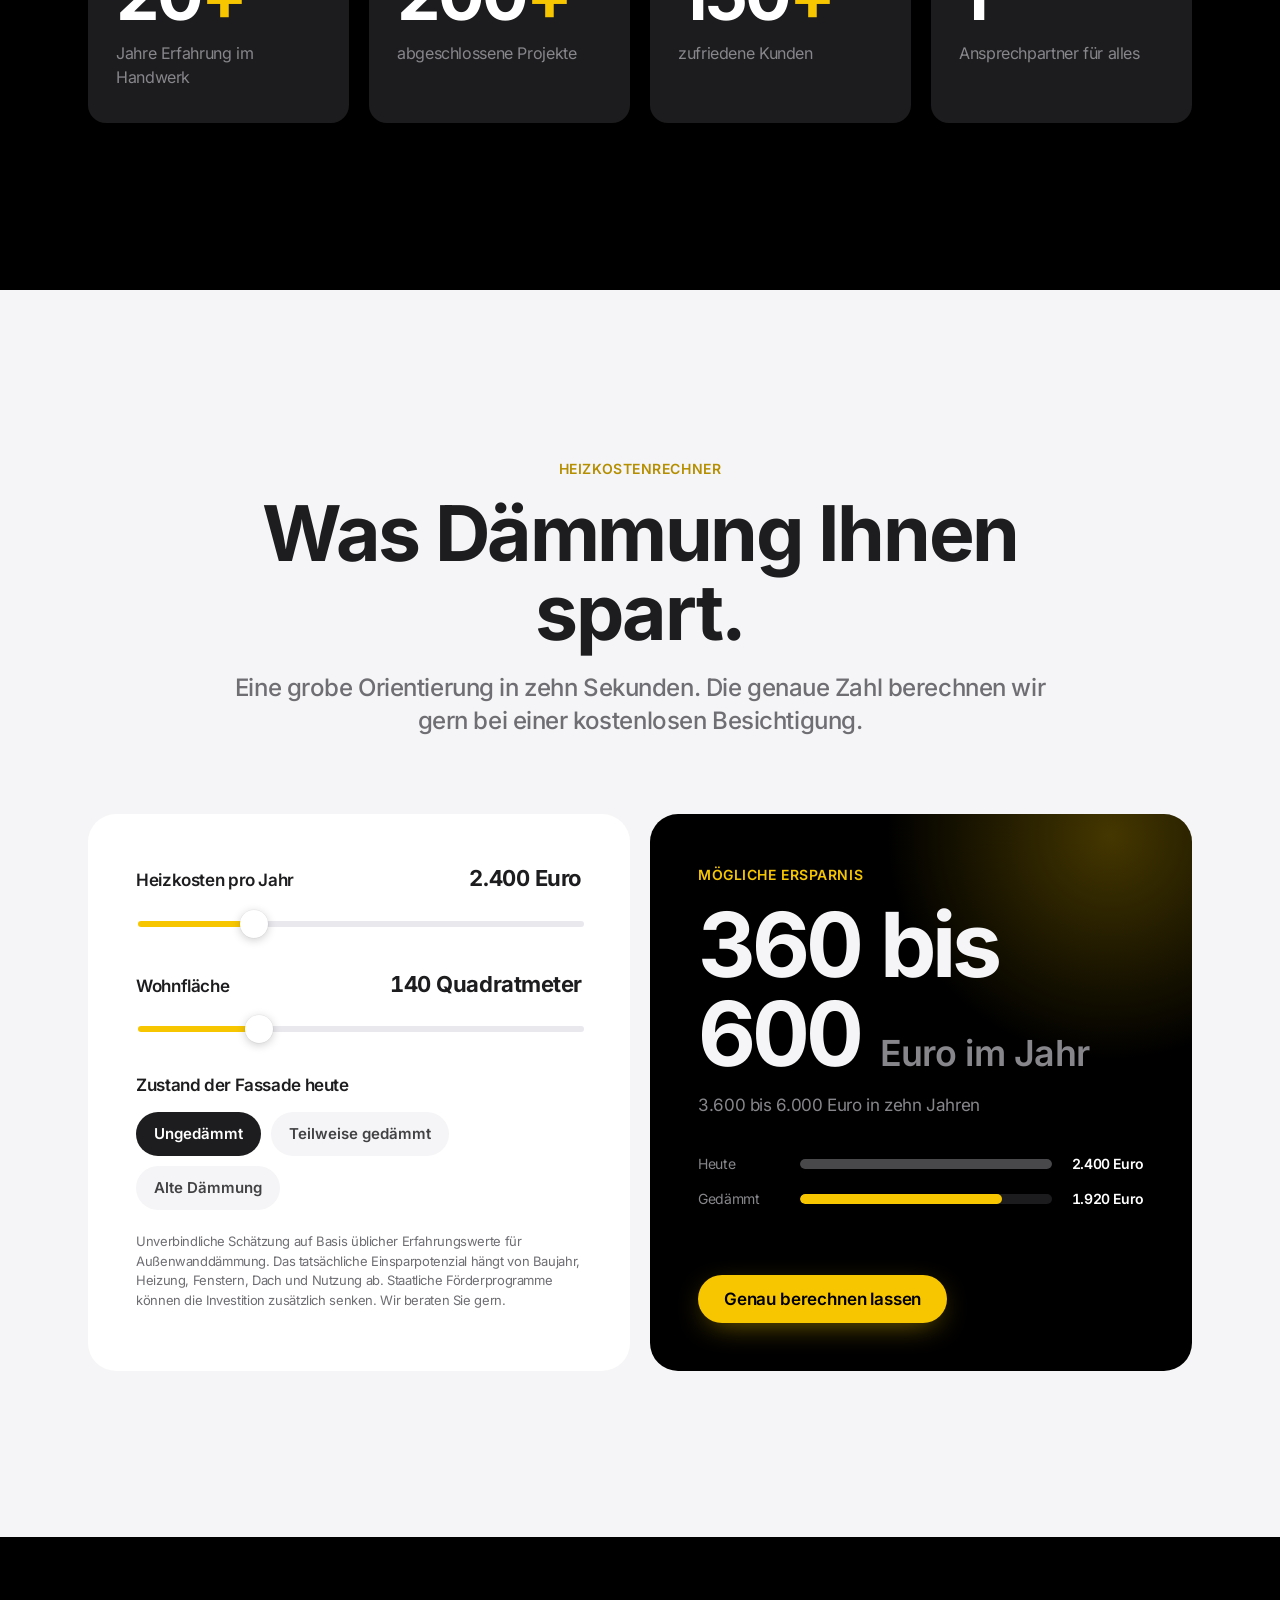
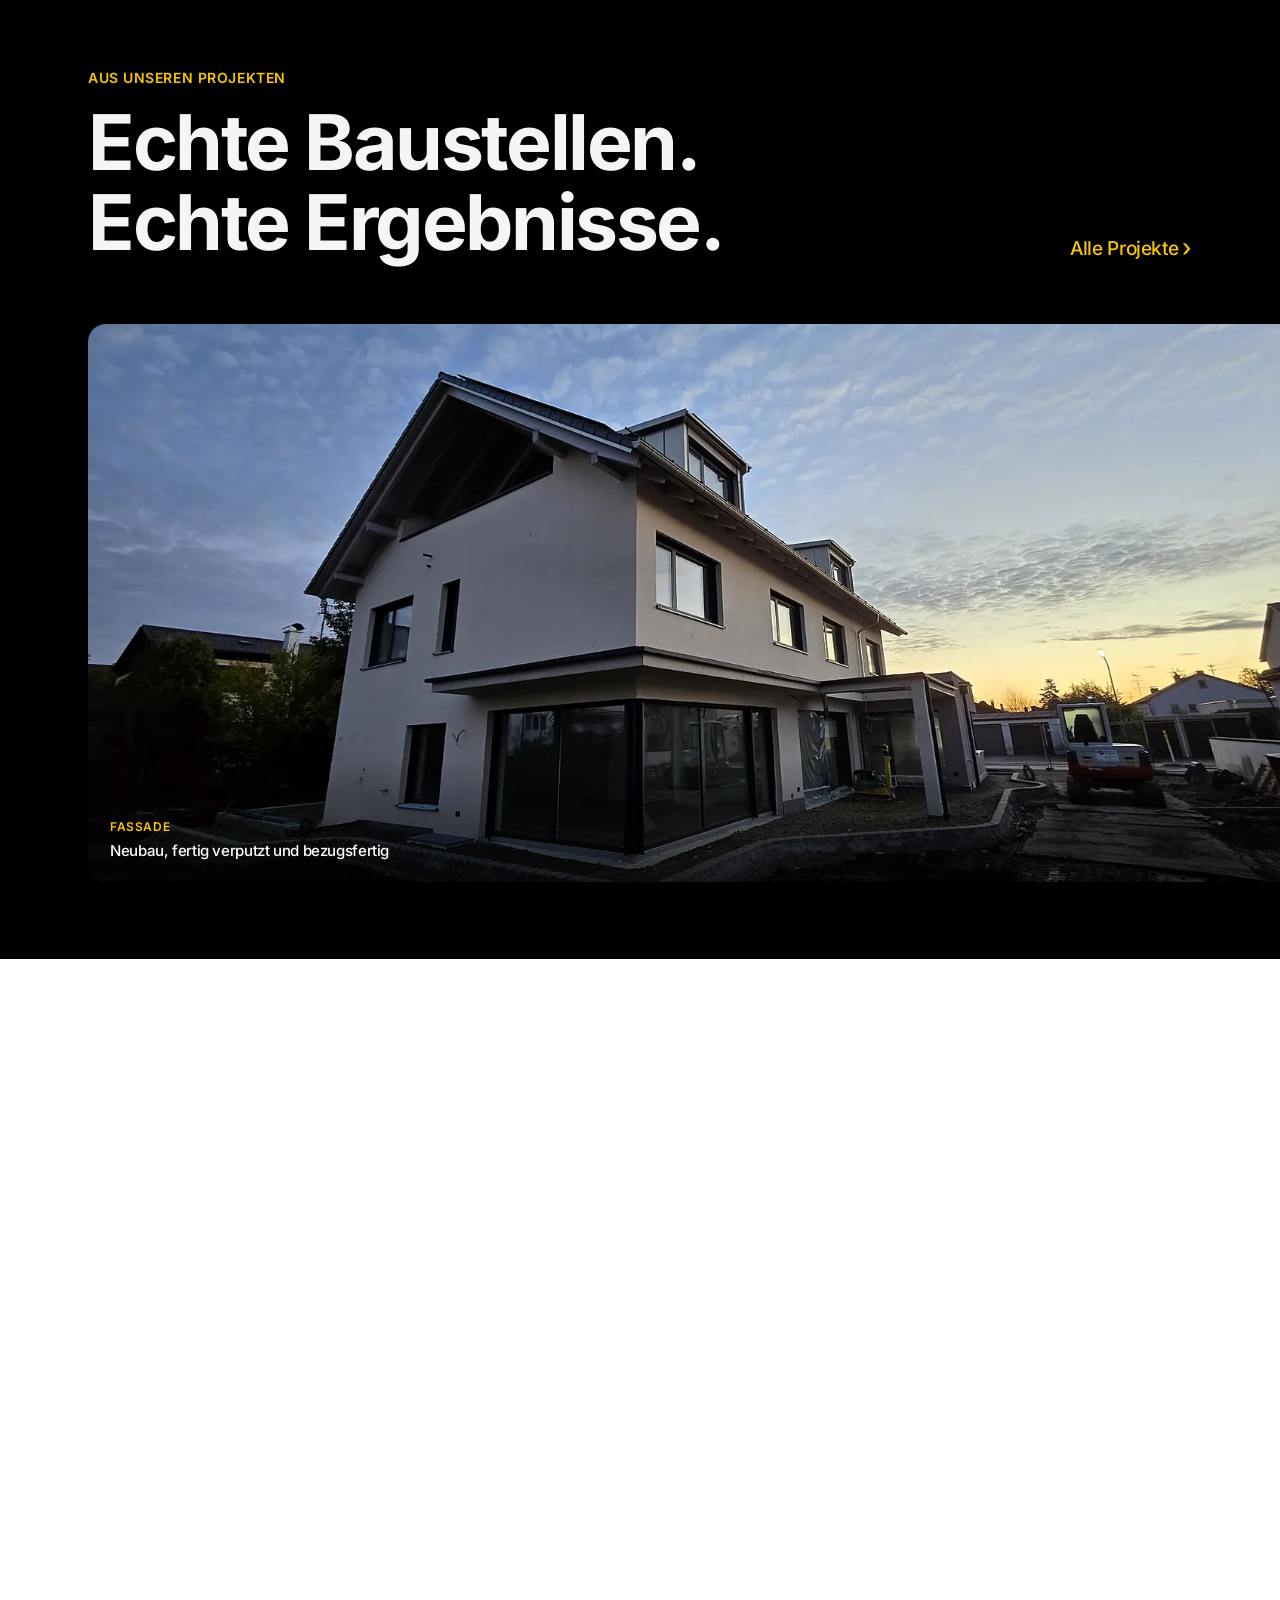
==== commit 06a9bca4: "Cache-Version erhoeht (v5), damit site.js-Aenderung ueberall ankommt" ====
--- a/index.html
+++ b/index.html
@@ -15,8 +15,8 @@
 <meta name="twitter:card" content="summary_large_image">
 <link rel="icon" type="image/svg+xml" href="assets/img/favicon.svg">
 <link rel="apple-touch-icon" href="assets/img/touch-icon.png">
-<link rel="preload" href="assets/css/site.css?v=4" as="style">
-<link rel="stylesheet" href="assets/css/site.css?v=4">
+<link rel="preload" href="assets/css/site.css?v=5" as="style">
+<link rel="stylesheet" href="assets/css/site.css?v=5">
 <script type="application/ld+json">{"@context":"https://schema.org","@type":"HomeAndConstructionBusiness","name":"A&B Bau","image":"https://kastriottafolli.github.io/ab-bau-website/assets/img/teilen.jpg","url":"https://kastriottafolli.github.io/ab-bau-website/","telephone":"+491732756289","email":"info@ab-bau23.de","address":{"@type":"PostalAddress","streetAddress":"Watzmannstraße 19","postalCode":"85586","addressLocality":"Poing","addressCountry":"DE"},"areaServed":["Poing","München","Landkreis Ebersberg","Landkreis Erding","Landkreis München"],"sameAs":["https://www.instagram.com/_abbau/"],"slogan":"Qualität schafft Werte. Vertrauen schafft Zuhause."}</script>
 </head>
 <body>
@@ -515,8 +515,8 @@
   </div>
 </footer>
 <a class="fab" href="tel:+491732756289" aria-label="Jetzt anrufen"><svg viewBox="0 0 24 24" fill="none" stroke="currentColor" stroke-width="1.7" stroke-linecap="round" stroke-linejoin="round" aria-hidden="true"><path d="M5 4h3l2 5-2.5 1.5a11 11 0 005 5L14 13l5 2v3a2 2 0 01-2 2A15 15 0 013 6a2 2 0 012-2z"/></svg> Anrufen</a>
-<script src="assets/js/gsap.min.js?v=4" defer></script>
-<script src="assets/js/ScrollTrigger.min.js?v=4" defer></script>
-<script src="assets/js/site.js?v=4" defer></script>
+<script src="assets/js/gsap.min.js?v=5" defer></script>
+<script src="assets/js/ScrollTrigger.min.js?v=5" defer></script>
+<script src="assets/js/site.js?v=5" defer></script>
 </body>
 </html>
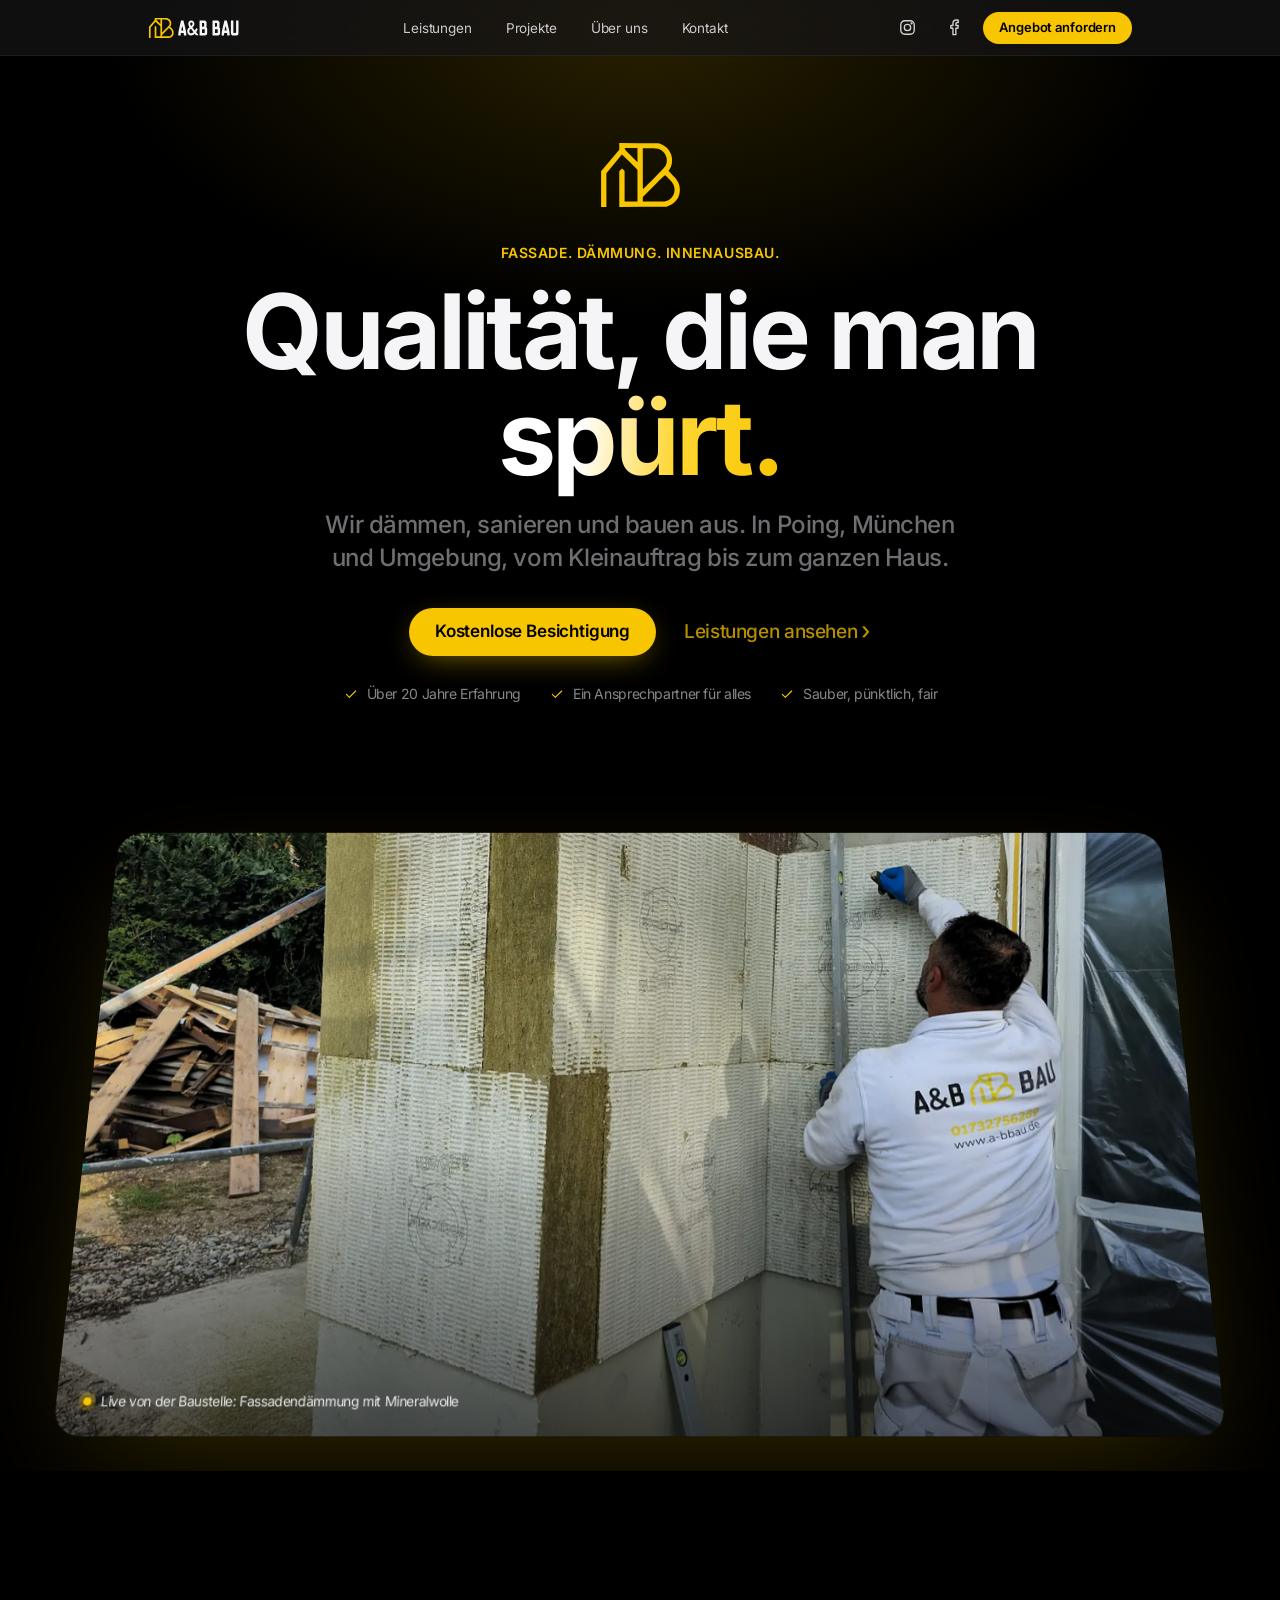
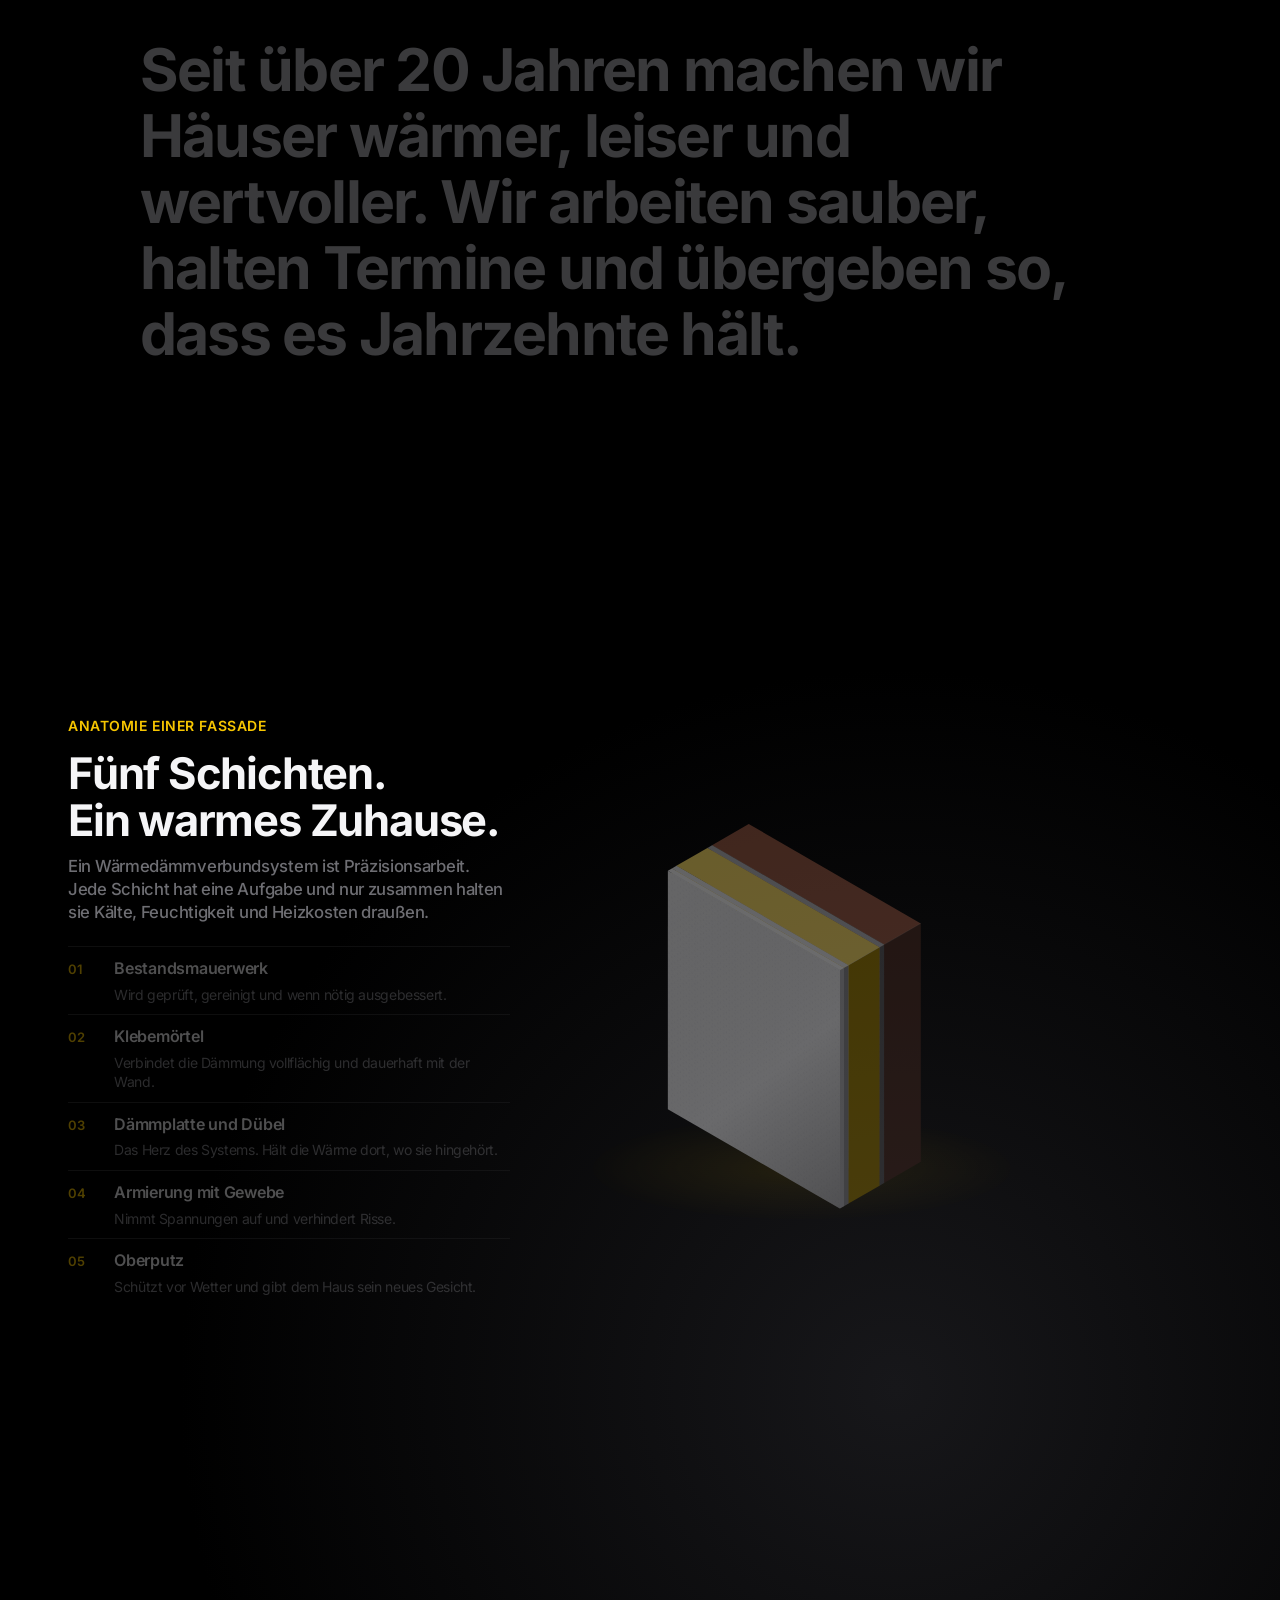
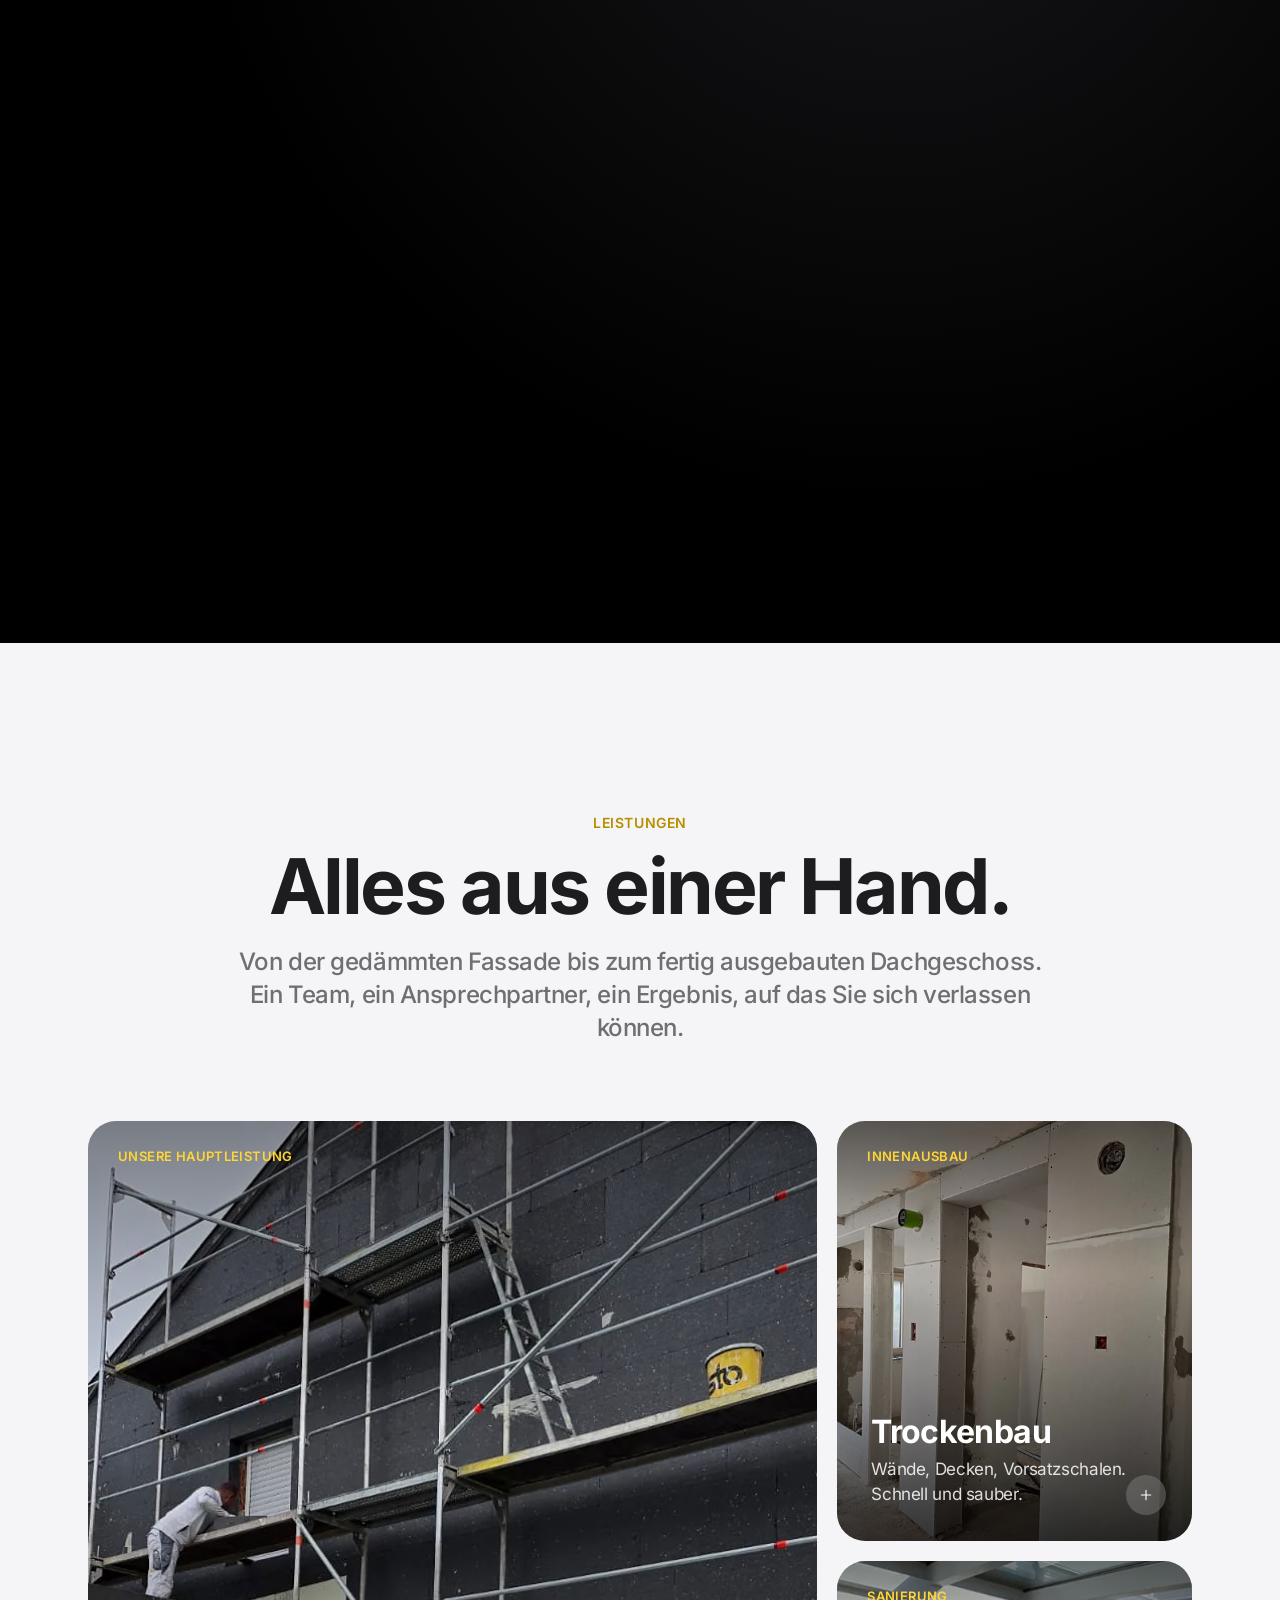
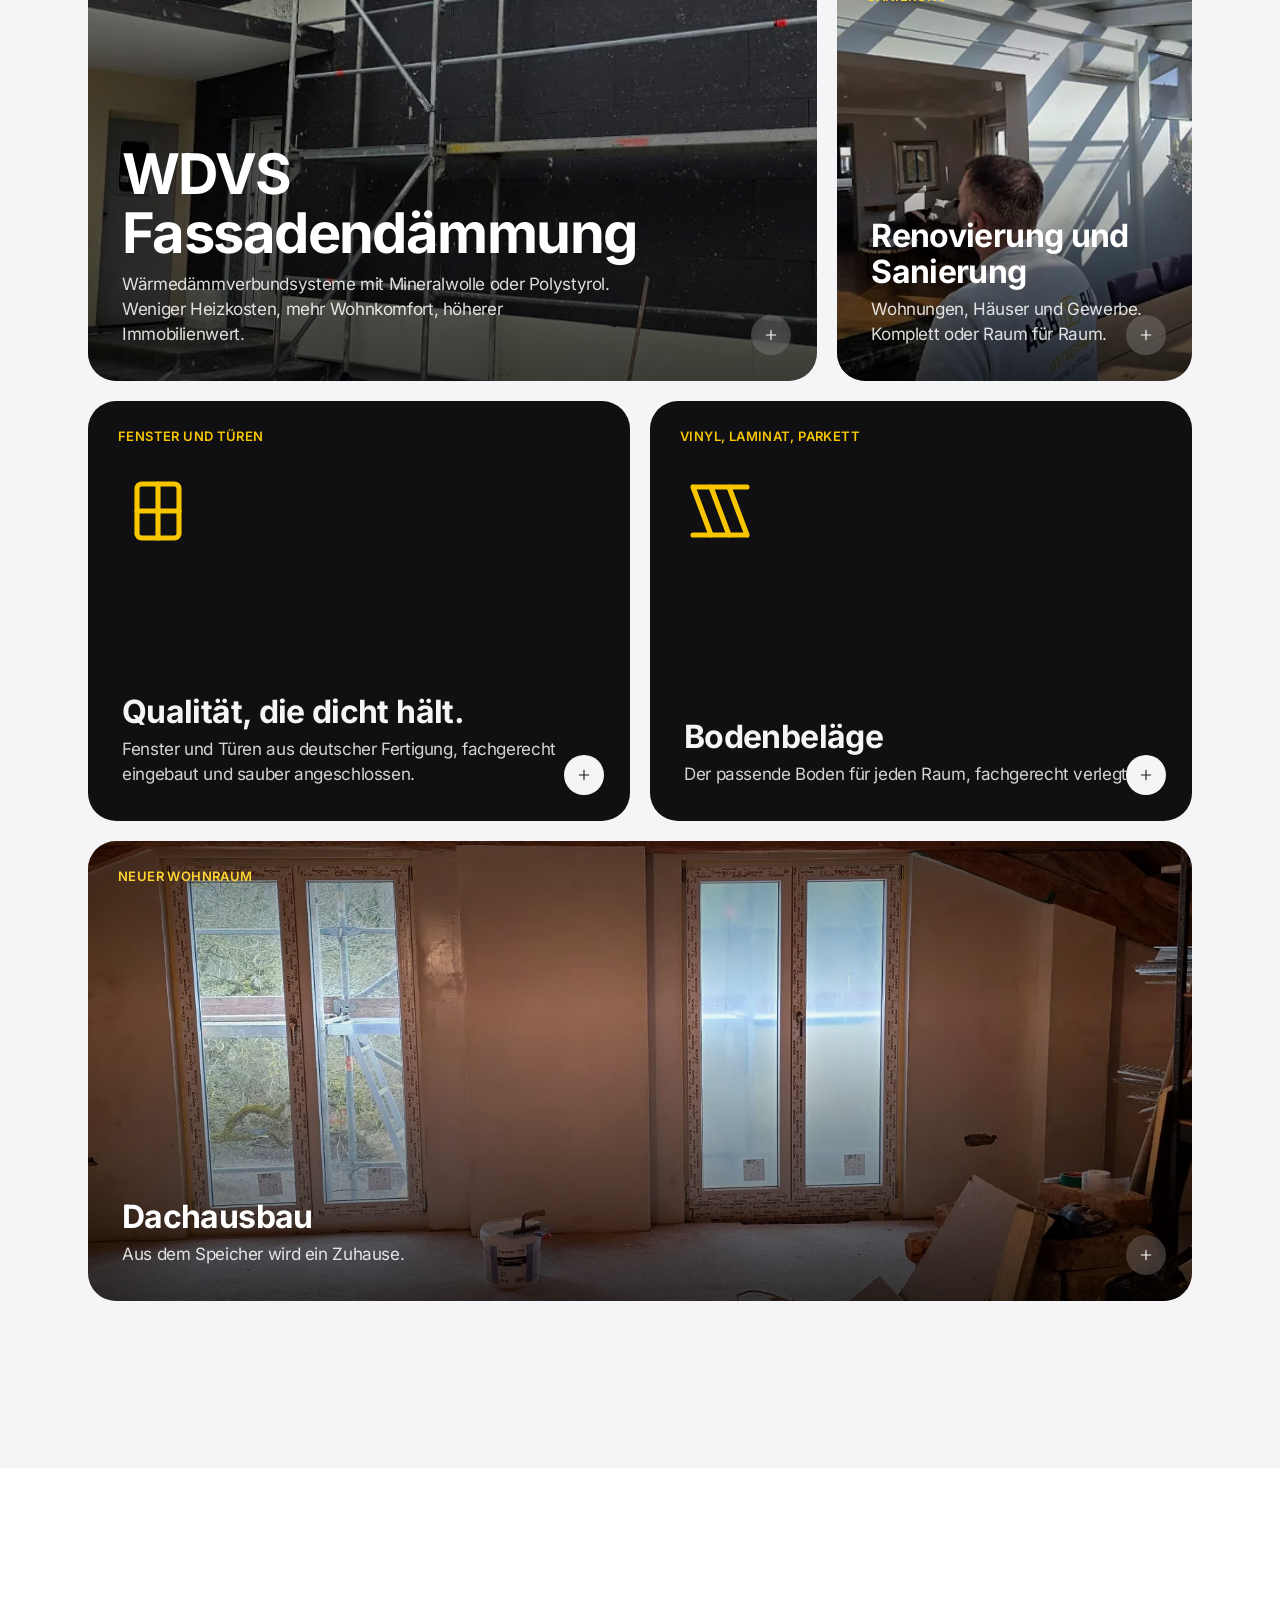
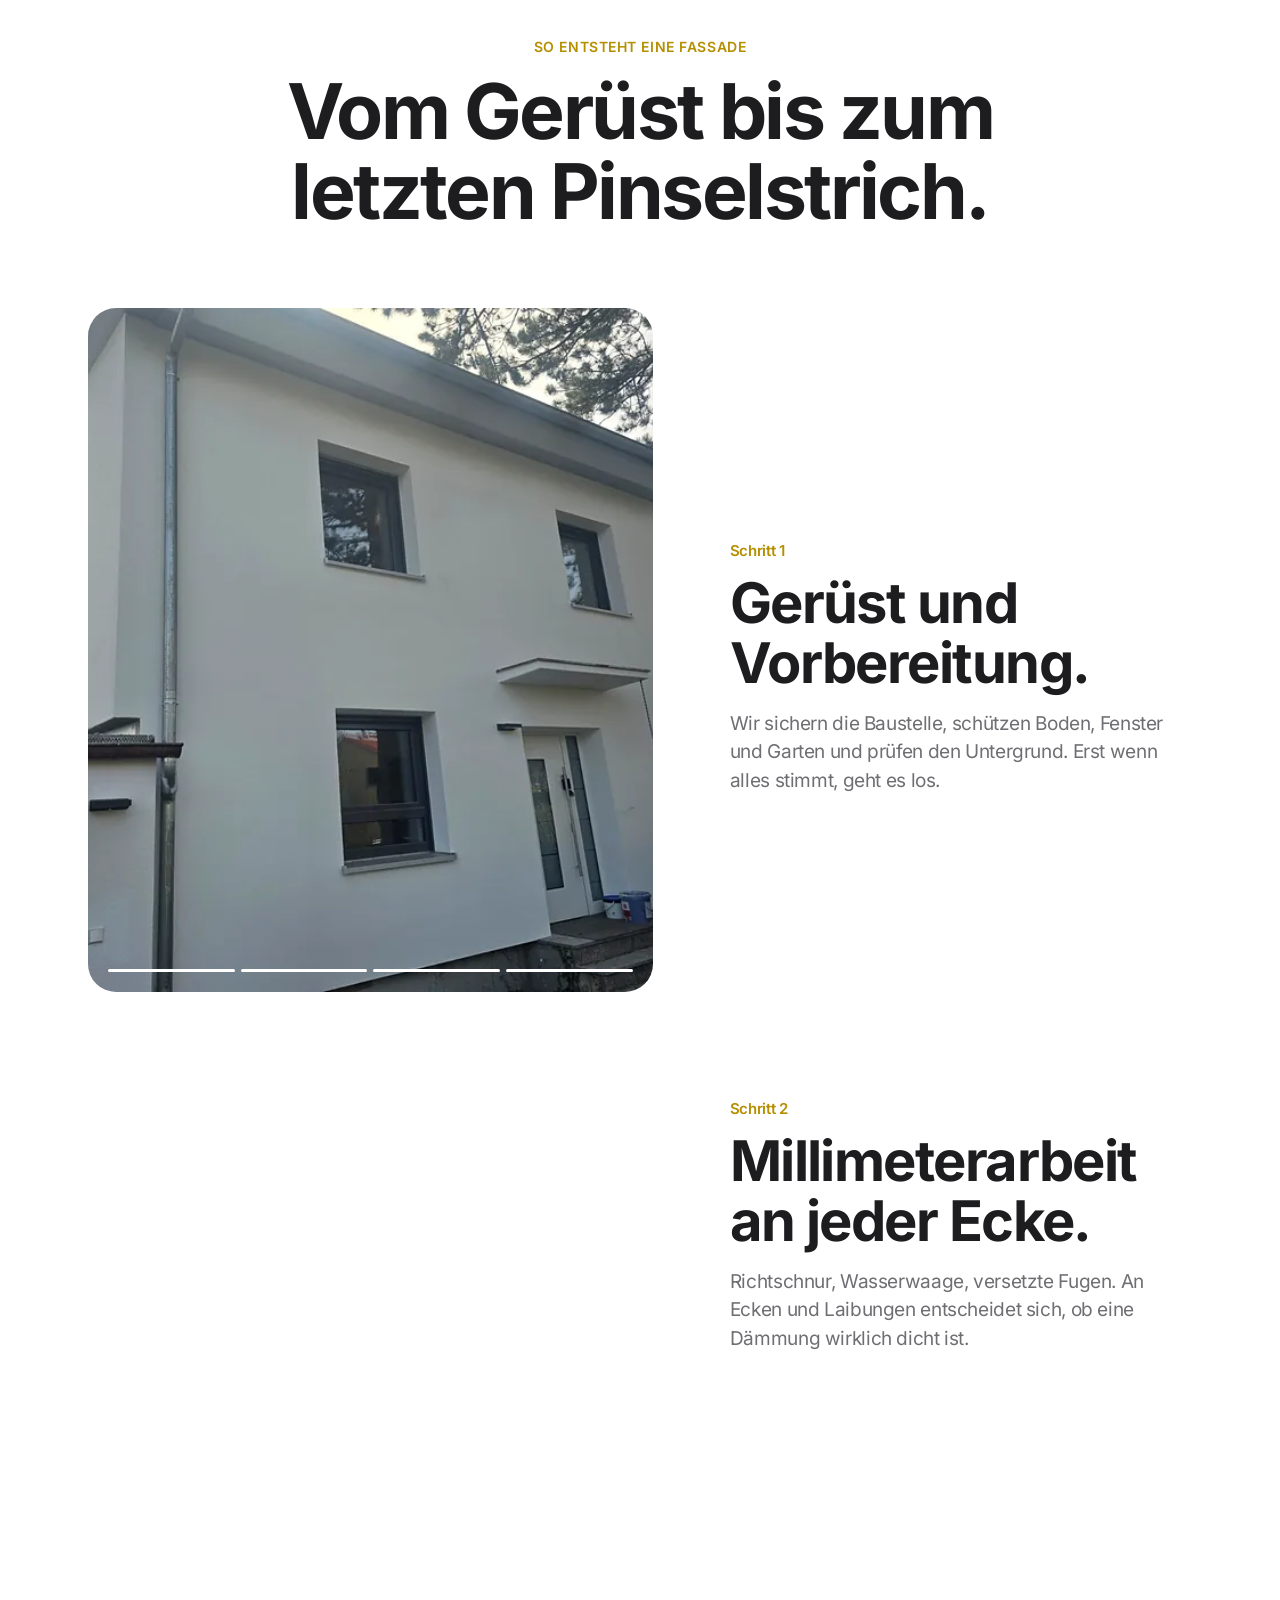
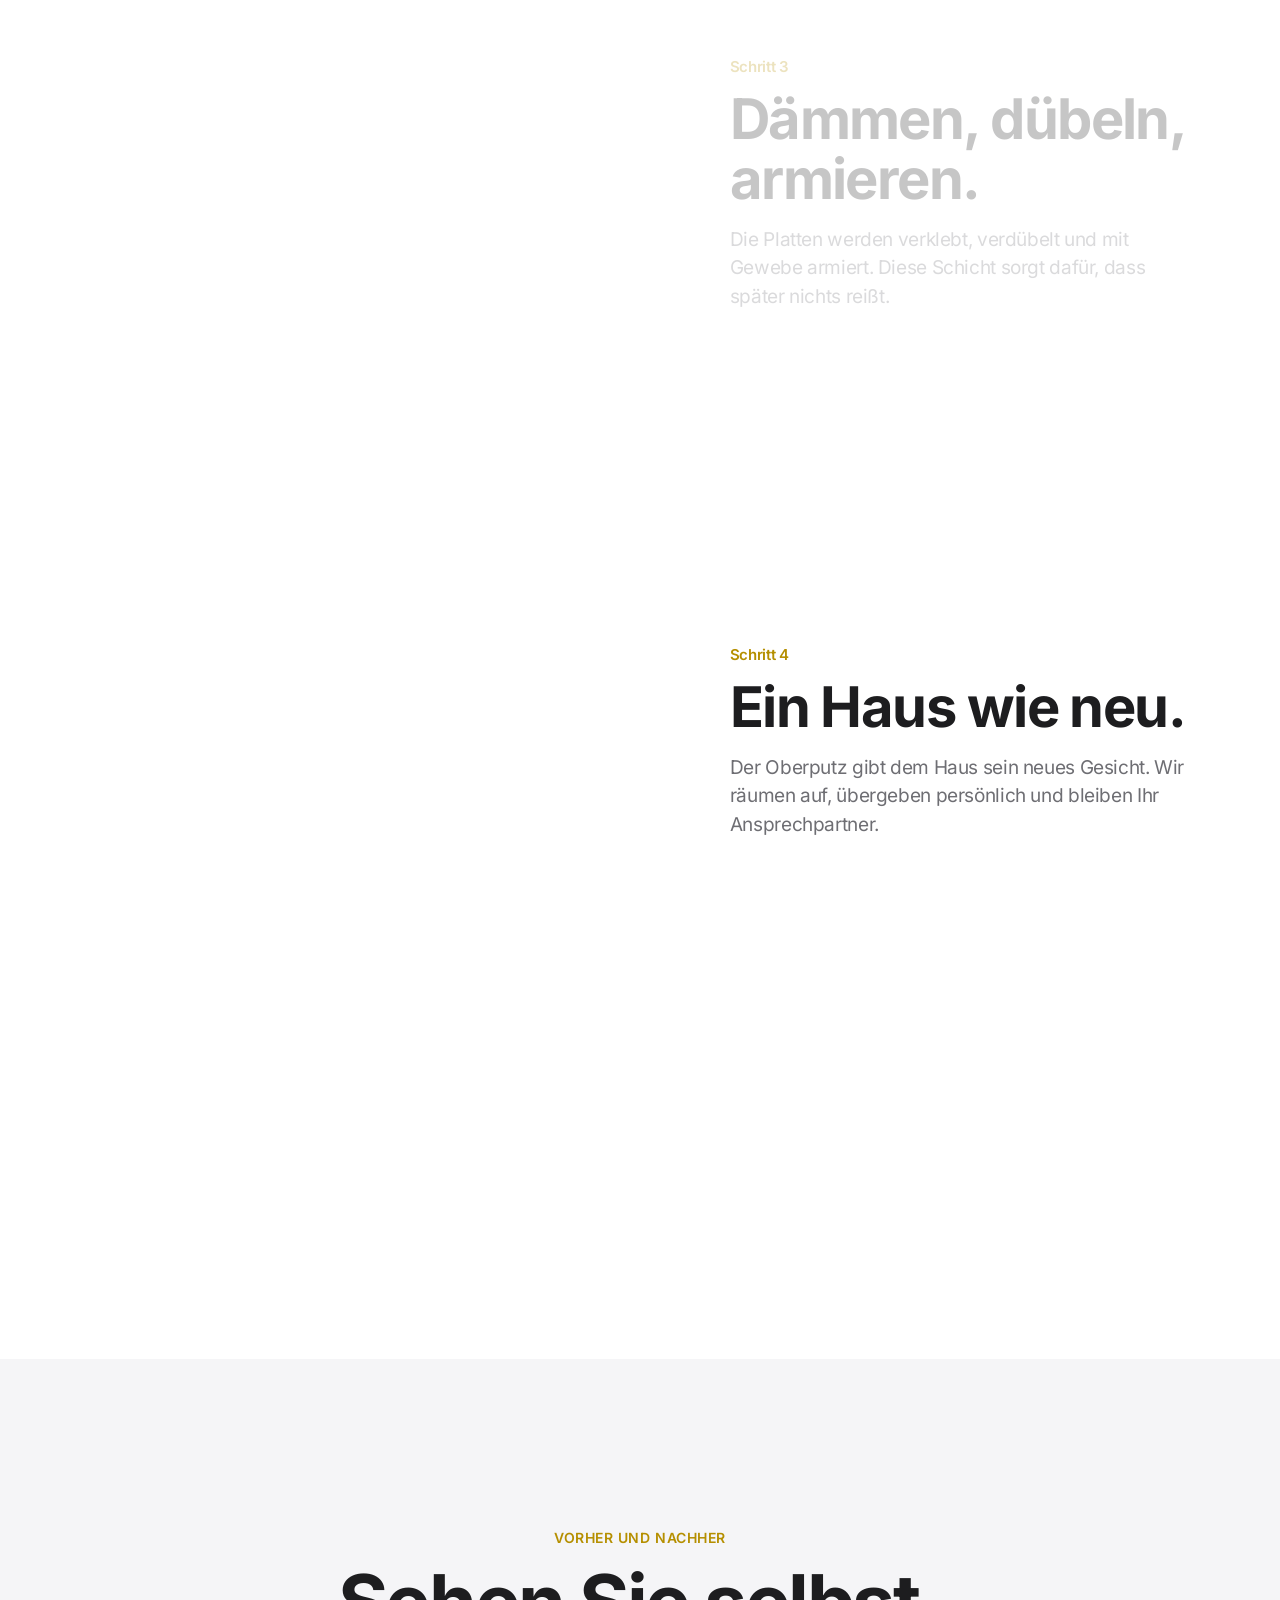
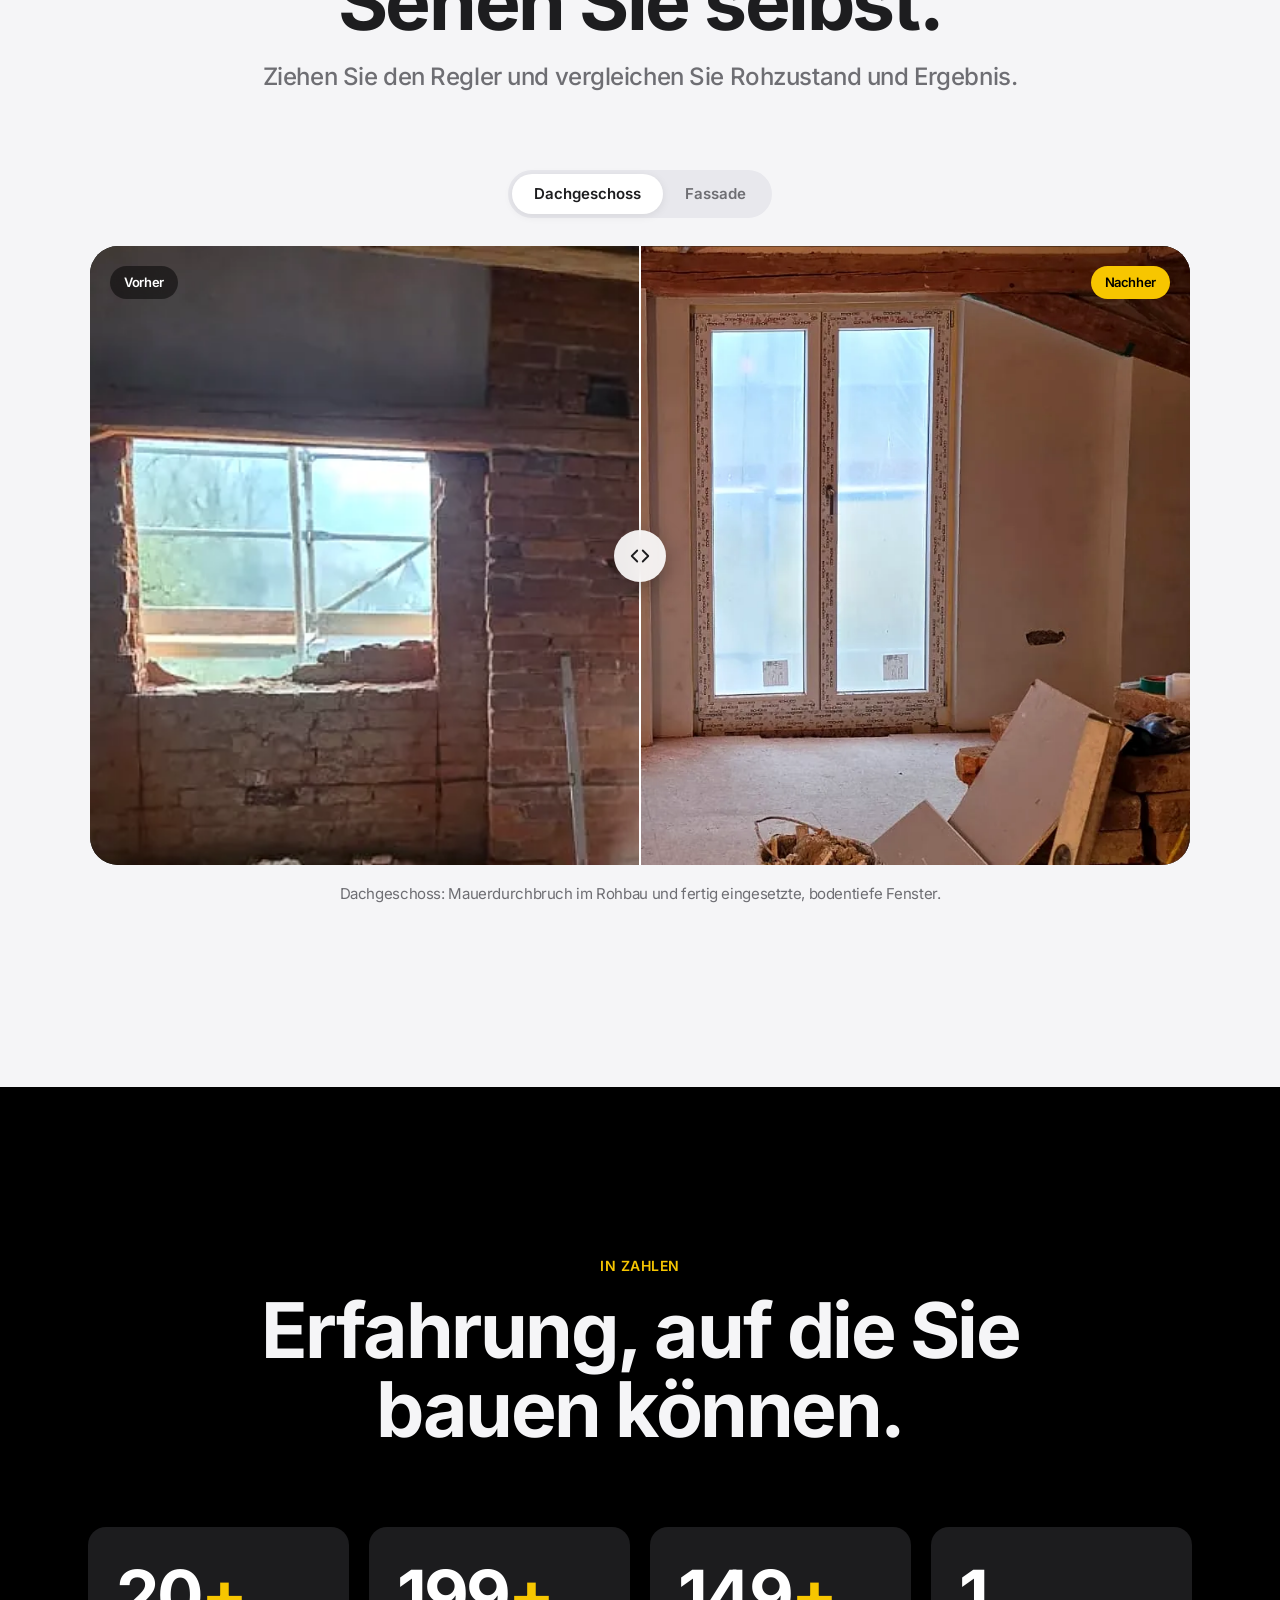
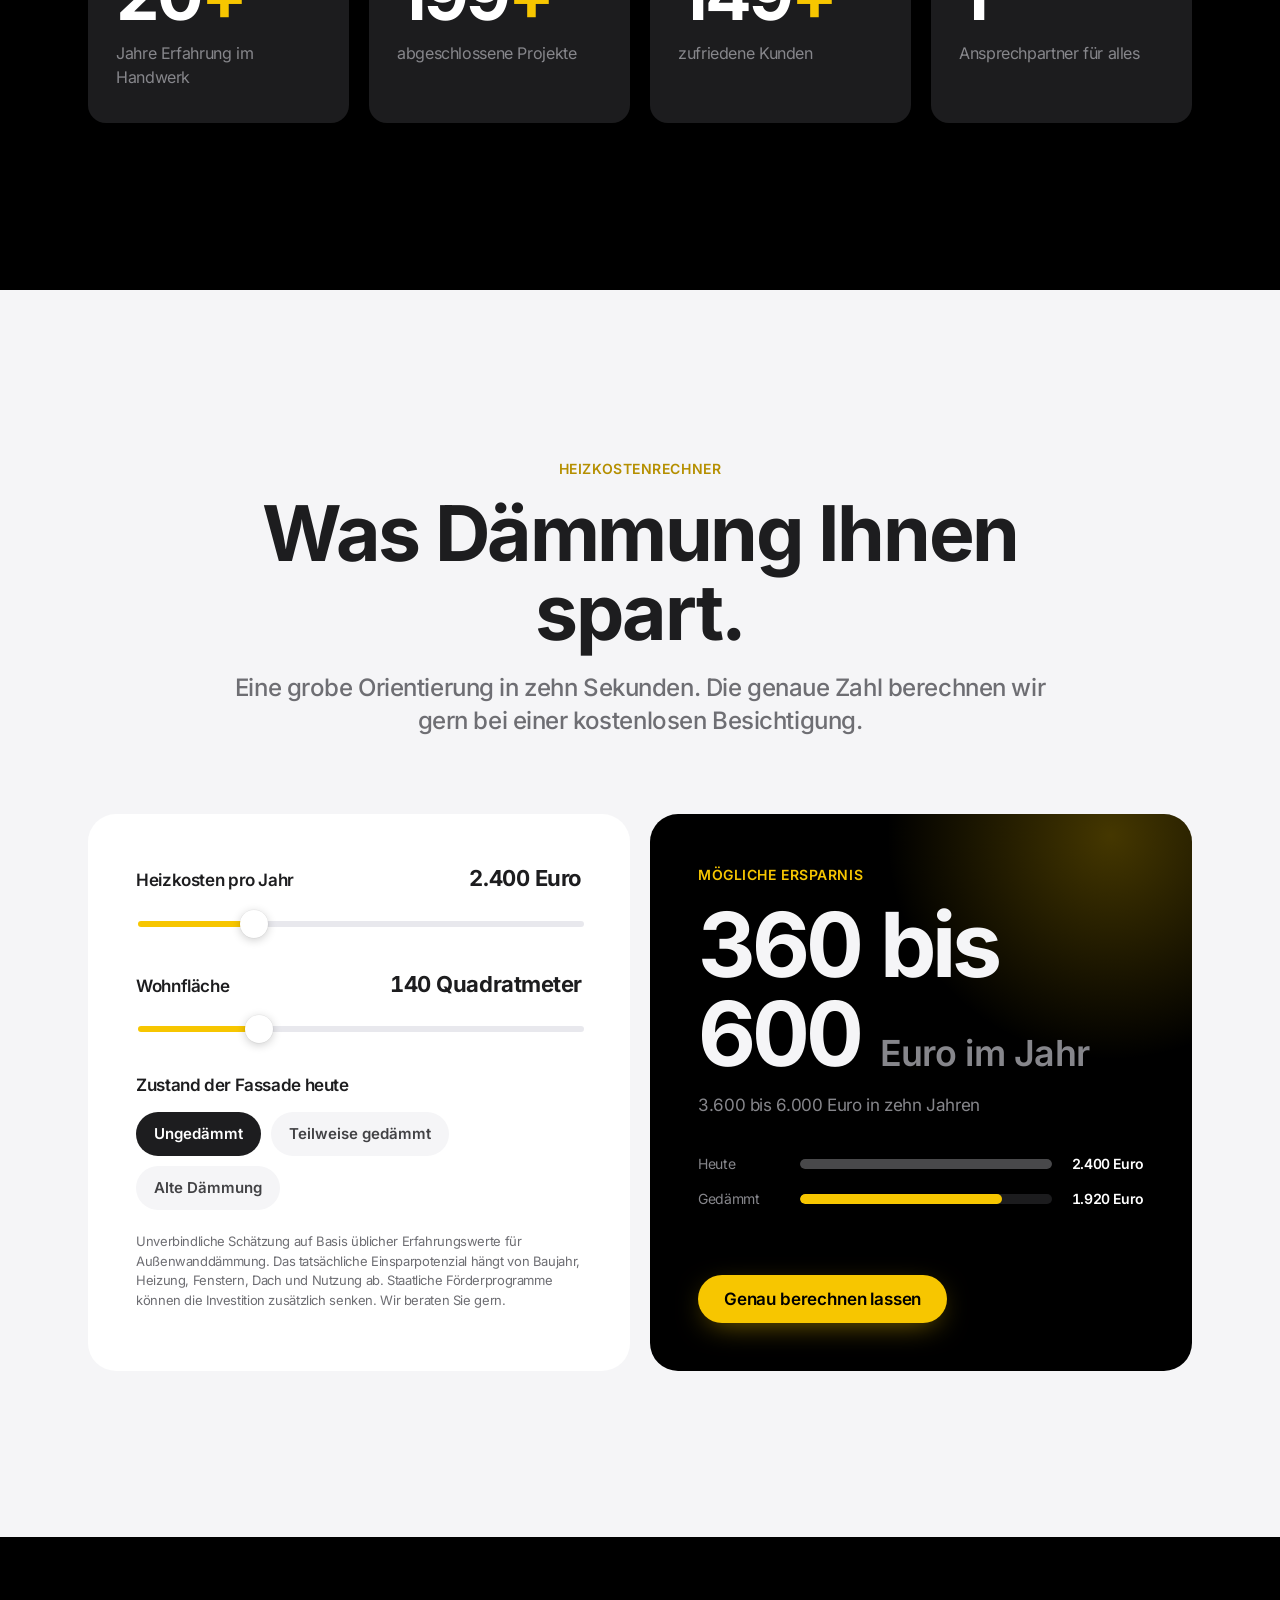
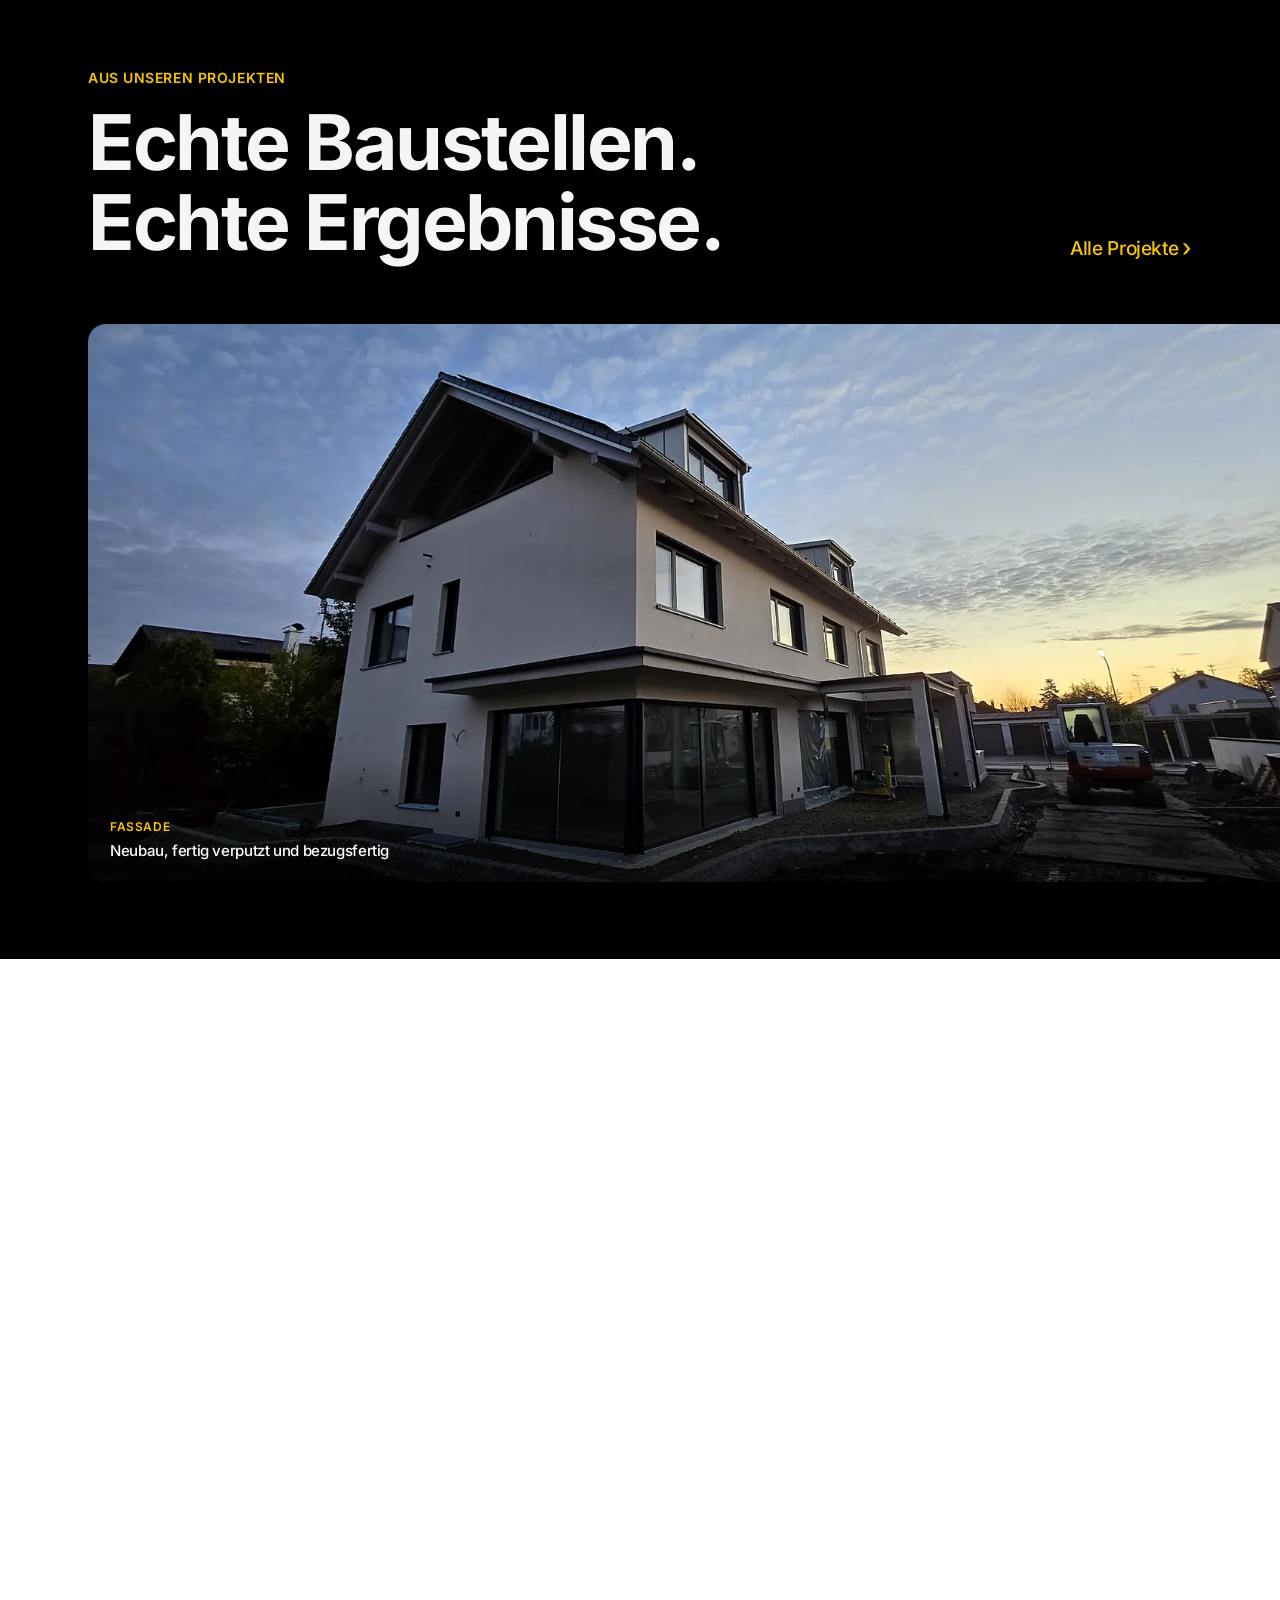
==== commit 7db1ef5f: "SEO auf www.ab-bau23.de ausrichten Canonicals, Open Graph und JSON-LD zeigen auf die eigene Domain. " ====
--- a/index.html
+++ b/index.html
@@ -3,21 +3,32 @@
 <head>
 <meta charset="utf-8">
 <meta name="viewport" content="width=device-width, initial-scale=1, viewport-fit=cover">
-<title>A&B Bau | Fassadendämmung, Trockenbau und Sanierung in Poing und München</title>
-<meta name="description" content="Fassadendämmung, Trockenbau, Dachausbau und Renovierung aus einer Hand. Über 20 Jahre Erfahrung, sauber, pünktlich und zuverlässig. Jetzt kostenlose Besichtigung anfragen.">
+<title>WDVS-Fassadendämmung in Poing und München | A&amp;B Bau</title>
+<meta name="description" content="A&amp;B Bau in Poing: WDVS-Fassadendämmung, Trockenbau, Dachausbau und Sanierung in München und den Landkreisen Ebersberg, Erding und München. Jetzt anfragen.">
+<meta name="robots" content="index, follow, max-image-preview:large">
 <meta name="theme-color" content="#000000">
-<link rel="canonical" href="https://kastriottafolli.github.io/ab-bau-website/">
+<link rel="canonical" href="https://www.ab-bau23.de/">
 <meta property="og:type" content="website">
 <meta property="og:locale" content="de_DE">
-<meta property="og:title" content="A&B Bau | Fassadendämmung, Trockenbau und Sanierung in Poing und München">
-<meta property="og:description" content="Fassadendämmung, Trockenbau, Dachausbau und Renovierung aus einer Hand. Über 20 Jahre Erfahrung, sauber, pünktlich und zuverlässig. Jetzt kostenlose Besichtigung anfragen.">
-<meta property="og:image" content="https://kastriottafolli.github.io/ab-bau-website/assets/img/teilen.jpg">
+<meta property="og:site_name" content="A&amp;B Bau">
+<meta property="og:url" content="https://www.ab-bau23.de/">
+<meta property="og:title" content="WDVS-Fassadendämmung in Poing und München | A&amp;B Bau">
+<meta property="og:description" content="A&amp;B Bau in Poing: WDVS-Fassadendämmung, Trockenbau, Dachausbau und Sanierung in München und den Landkreisen Ebersberg, Erding und München. Jetzt anfragen.">
+<meta property="og:image" content="https://www.ab-bau23.de/assets/img/teilen.jpg">
+<meta property="og:image:width" content="1200">
+<meta property="og:image:height" content="630">
+<meta property="og:image:alt" content="A&amp;B Bau: Fassadendämmung und Innenausbau in Poing">
 <meta name="twitter:card" content="summary_large_image">
-<link rel="icon" type="image/svg+xml" href="assets/img/favicon.svg">
+<meta name="twitter:title" content="WDVS-Fassadendämmung in Poing und München | A&amp;B Bau">
+<meta name="twitter:description" content="A&amp;B Bau in Poing: WDVS-Fassadendämmung, Trockenbau, Dachausbau und Sanierung in München und den Landkreisen Ebersberg, Erding und München. Jetzt anfragen.">
+<meta name="twitter:image" content="https://www.ab-bau23.de/assets/img/teilen.jpg">
+<meta name="twitter:image:alt" content="A&amp;B Bau: Fassadendämmung und Innenausbau in Poing">
+<link rel="icon" href="assets/img/favicon.svg" type="image/svg+xml">
 <link rel="apple-touch-icon" href="assets/img/touch-icon.png">
-<link rel="preload" href="assets/css/site.css?v=5" as="style">
-<link rel="stylesheet" href="assets/css/site.css?v=5">
-<script type="application/ld+json">{"@context":"https://schema.org","@type":"HomeAndConstructionBusiness","name":"A&B Bau","image":"https://kastriottafolli.github.io/ab-bau-website/assets/img/teilen.jpg","url":"https://kastriottafolli.github.io/ab-bau-website/","telephone":"+491732756289","email":"info@ab-bau23.de","address":{"@type":"PostalAddress","streetAddress":"Watzmannstraße 19","postalCode":"85586","addressLocality":"Poing","addressCountry":"DE"},"areaServed":["Poing","München","Landkreis Ebersberg","Landkreis Erding","Landkreis München"],"sameAs":["https://www.instagram.com/_abbau/"],"slogan":"Qualität schafft Werte. Vertrauen schafft Zuhause."}</script>
+<link rel="preload" as="image" href="assets/img/galerie-fassade-59-800.webp" imagesrcset="assets/img/galerie-fassade-59-800.webp 800w, assets/img/galerie-fassade-59-1600.webp 1600w" imagesizes="94vw" fetchpriority="high">
+<link rel="preload" href="assets/css/site.css?v=6" as="style">
+<link rel="stylesheet" href="assets/css/site.css?v=6">
+<script type="application/ld+json">{"@context":"https://schema.org","@graph":[{"@type":["HomeAndConstructionBusiness","LocalBusiness"],"@id":"https://www.ab-bau23.de/#betrieb","name":"A&B Bau","url":"https://www.ab-bau23.de/","image":"https://www.ab-bau23.de/assets/img/teilen.jpg","logo":"https://www.ab-bau23.de/assets/img/logo.svg","telephone":"+49-173-2756289","email":"info@ab-bau23.de","slogan":"Qualität schafft Werte. Vertrauen schafft Zuhause.","description":"Fassadendämmung, Trockenbau und Sanierung in Poing, München und Umgebung.","address":{"@type":"PostalAddress","streetAddress":"Watzmannstraße 19","postalCode":"85586","addressLocality":"Poing","addressCountry":"DE"},"openingHoursSpecification":[{"@type":"OpeningHoursSpecification","dayOfWeek":["Monday","Tuesday","Wednesday","Thursday","Friday"],"opens":"08:00","closes":"18:00"}],"openingHours":"Mo-Fr 08:00-18:00","areaServed":[{"@type":"City","name":"Poing"},{"@type":"City","name":"München"},{"@type":"AdministrativeArea","name":"Landkreis Ebersberg"},{"@type":"AdministrativeArea","name":"Landkreis Erding"},{"@type":"AdministrativeArea","name":"Landkreis München"}],"sameAs":["https://www.facebook.com/abbau23/","https://www.instagram.com/_abbau/","https://maps.google.com/?cid=13605144908475911910"],"hasMap":"https://maps.google.com/?cid=13605144908475911910","makesOffer":[{"@type":"Offer","itemOffered":{"@type":"Service","@id":"https://www.ab-bau23.de/leistungen.html#fassade","name":"WDVS Fassadendämmung","serviceType":"Wärmedämmverbundsystem","description":"Wärmedämmverbundsysteme mit Mineralwolle oder Polystyrol. Dämmplatten werden geklebt, verdübelt, armiert und verputzt.","url":"https://www.ab-bau23.de/leistungen.html#fassade","provider":{"@id":"https://www.ab-bau23.de/#betrieb"},"areaServed":[{"@type":"City","name":"Poing"},{"@type":"City","name":"München"},{"@type":"AdministrativeArea","name":"Landkreis Ebersberg"},{"@type":"AdministrativeArea","name":"Landkreis Erding"},{"@type":"AdministrativeArea","name":"Landkreis München"}]}},{"@type":"Offer","itemOffered":{"@type":"Service","@id":"https://www.ab-bau23.de/leistungen.html#trockenbau","name":"Trockenbau","serviceType":"Trockenbau","description":"Wände, Decken, Vorsatzschalen und Vorwandinstallationen für Wohnräume, Büros und Gewerbeflächen.","url":"https://www.ab-bau23.de/leistungen.html#trockenbau","provider":{"@id":"https://www.ab-bau23.de/#betrieb"},"areaServed":[{"@type":"City","name":"Poing"},{"@type":"City","name":"München"},{"@type":"AdministrativeArea","name":"Landkreis Ebersberg"},{"@type":"AdministrativeArea","name":"Landkreis Erding"},{"@type":"AdministrativeArea","name":"Landkreis München"}]}},{"@type":"Offer","itemOffered":{"@type":"Service","@id":"https://www.ab-bau23.de/leistungen.html#renovierung","name":"Renovierung und Sanierung","serviceType":"Renovierung und Sanierung","description":"Renovierung und Sanierung von Wohnungen, Häusern und Gewerbeobjekten, komplett oder Raum für Raum.","url":"https://www.ab-bau23.de/leistungen.html#renovierung","provider":{"@id":"https://www.ab-bau23.de/#betrieb"},"areaServed":[{"@type":"City","name":"Poing"},{"@type":"City","name":"München"},{"@type":"AdministrativeArea","name":"Landkreis Ebersberg"},{"@type":"AdministrativeArea","name":"Landkreis Erding"},{"@type":"AdministrativeArea","name":"Landkreis München"}]}},{"@type":"Offer","itemOffered":{"@type":"Service","@id":"https://www.ab-bau23.de/leistungen.html#fenster","name":"Fenster und Türen","serviceType":"Fenster- und Türeinbau","description":"Fenster und Türen aus deutscher Fertigung, fachgerecht und luftdicht eingebaut.","url":"https://www.ab-bau23.de/leistungen.html#fenster","provider":{"@id":"https://www.ab-bau23.de/#betrieb"},"areaServed":[{"@type":"City","name":"Poing"},{"@type":"City","name":"München"},{"@type":"AdministrativeArea","name":"Landkreis Ebersberg"},{"@type":"AdministrativeArea","name":"Landkreis Erding"},{"@type":"AdministrativeArea","name":"Landkreis München"}]}},{"@type":"Offer","itemOffered":{"@type":"Service","@id":"https://www.ab-bau23.de/leistungen.html#boden","name":"Bodenbeläge","serviceType":"Bodenverlegung","description":"Verlegen von Vinyl, Laminat und Parkett.","url":"https://www.ab-bau23.de/leistungen.html#boden","provider":{"@id":"https://www.ab-bau23.de/#betrieb"},"areaServed":[{"@type":"City","name":"Poing"},{"@type":"City","name":"München"},{"@type":"AdministrativeArea","name":"Landkreis Ebersberg"},{"@type":"AdministrativeArea","name":"Landkreis Erding"},{"@type":"AdministrativeArea","name":"Landkreis München"}]}},{"@type":"Offer","itemOffered":{"@type":"Service","@id":"https://www.ab-bau23.de/leistungen.html#dach","name":"Dachausbau","serviceType":"Dachausbau","description":"Ausbau von Dachgeschossen mit Dämmung der Dachschrägen, Trockenbau und neuen Fensteröffnungen.","url":"https://www.ab-bau23.de/leistungen.html#dach","provider":{"@id":"https://www.ab-bau23.de/#betrieb"},"areaServed":[{"@type":"City","name":"Poing"},{"@type":"City","name":"München"},{"@type":"AdministrativeArea","name":"Landkreis Ebersberg"},{"@type":"AdministrativeArea","name":"Landkreis Erding"},{"@type":"AdministrativeArea","name":"Landkreis München"}]}}]},{"@type":"WebSite","@id":"https://www.ab-bau23.de/#website","url":"https://www.ab-bau23.de/","name":"A&B Bau","inLanguage":"de-DE","publisher":{"@id":"https://www.ab-bau23.de/#betrieb"}},{"@type":["WebPage","FAQPage"],"@id":"https://www.ab-bau23.de/#webpage","url":"https://www.ab-bau23.de/","name":"WDVS-Fassadendämmung in Poing und München | A&B Bau","description":"A&B Bau in Poing: WDVS-Fassadendämmung, Trockenbau, Dachausbau und Sanierung in München und den Landkreisen Ebersberg, Erding und München. Jetzt anfragen.","isPartOf":{"@id":"https://www.ab-bau23.de/#website"},"about":{"@id":"https://www.ab-bau23.de/#betrieb"},"inLanguage":"de-DE","primaryImageOfPage":{"@type":"ImageObject","url":"https://www.ab-bau23.de/assets/img/teilen.jpg","width":1200,"height":630},"mainEntity":[{"@type":"Question","name":"Welche Arbeiten übernimmt A&B Bau?","acceptedAnswer":{"@type":"Answer","text":"Unsere Hauptleistung ist die Fassadendämmung mit Wärmedämmverbundsystemen (WDVS). Darüber hinaus übernehmen wir Trockenbauarbeiten, Renovierung und Sanierung, den Einbau von Fenstern und Türen sowie das Verlegen von Bodenbelägen wie Vinyl, Laminat und Parkett. Auch Dachausbau ist möglich. Vom kleinen Auftrag bis zum kompletten Haus, für Privat- und Gewerbekunden."}},{"@type":"Question","name":"In welchem Gebiet sind Sie tätig?","acceptedAnswer":{"@type":"Answer","text":"Unser Sitz ist in Poing. Wir arbeiten in München und im gesamten Umland, unter anderem in den Landkreisen Ebersberg, Erding und München. Mehr zum Einsatzgebiet."}},{"@type":"Question","name":"Was kostet eine Besichtigung?","acceptedAnswer":{"@type":"Answer","text":"Nichts. Wir kommen zu Ihnen, sehen uns alles genau an und erstellen danach ein unverbindliches, transparentes Angebot."}},{"@type":"Question","name":"Wie lange dauert eine Fassadendämmung?","acceptedAnswer":{"@type":"Answer","text":"Bei einem Einfamilienhaus meist wenige Wochen, abhängig von Größe, Untergrund und Wetter. Den genauen Zeitplan legen wir vorher gemeinsam mit Ihnen fest und halten ihn ein."}},{"@type":"Question","name":"Gibt es Förderung für die Dämmung?","acceptedAnswer":{"@type":"Answer","text":"Für energetische Sanierungen gibt es in vielen Fällen staatliche Zuschüsse oder günstige Kredite. Die Bedingungen ändern sich regelmäßig. Wir sagen Ihnen bei der Besichtigung, worauf Sie achten sollten."}},{"@type":"Question","name":"Wie viel Dreck entsteht bei den Arbeiten?","acceptedAnswer":{"@type":"Answer","text":"So wenig wie möglich. Wir decken Böden, Fenster und Möbel ab, arbeiten sauber und räumen jeden Tag auf. Am Ende übergeben wir besenrein."}}]}]}</script>
 </head>
 <body>
 <a class="sr-only" href="#inhalt">Zum Inhalt springen</a>
@@ -75,11 +86,11 @@
       <a class="nav-ig" href="https://www.instagram.com/_abbau/" target="_blank" rel="noopener" aria-label="A&amp;B Bau auf Instagram"><svg viewBox="0 0 24 24" fill="none" stroke="currentColor" stroke-width="1.7" stroke-linecap="round" stroke-linejoin="round" aria-hidden="true"><rect x="3.5" y="3.5" width="17" height="17" rx="5"/><circle cx="12" cy="12" r="4"/><circle cx="17.2" cy="6.8" r=".6" fill="currentColor"/></svg></a>
       <a class="nav-ig" href="https://www.facebook.com/abbau23/" target="_blank" rel="noopener" aria-label="A&amp;B Bau auf Facebook"><svg viewBox="0 0 24 24" fill="none" stroke="currentColor" stroke-width="1.7" stroke-linecap="round" stroke-linejoin="round" aria-hidden="true"><path d="M15 21v-8h2.5l.5-3.5H15V7.4c0-1 .3-1.7 1.8-1.7H18V2.6c-.3 0-1.3-.1-2.5-.1-2.5 0-4.2 1.5-4.2 4.3v2.7H8.7V13H11.3v8H15z"/></svg></a>
       <a class="btn btn-yellow" href="kontakt.html">Angebot anfordern</a>
-      <button class="nav-burger" aria-label="Menü" aria-expanded="false"><span></span><span></span></button>
+      <button class="nav-burger" aria-label="Menü" aria-expanded="false" aria-controls="nav-sheet"><span></span><span></span></button>
     </div>
   </div>
 </header>
-<div class="nav-sheet"><a class="item" href="index.html">Start</a><a class="item" href="leistungen.html">Leistungen</a><a class="item" href="projekte.html">Projekte</a><a class="item" href="ueber-uns.html">Über uns</a><a class="item" href="kontakt.html">Kontakt</a><a class="btn btn-yellow" href="tel:+491732756289"><svg viewBox="0 0 24 24" fill="none" stroke="currentColor" stroke-width="1.7" stroke-linecap="round" stroke-linejoin="round" aria-hidden="true"><path d="M5 4h3l2 5-2.5 1.5a11 11 0 005 5L14 13l5 2v3a2 2 0 01-2 2A15 15 0 013 6a2 2 0 012-2z"/></svg> 0173 2756289</a></div>
+<div class="nav-sheet" id="nav-sheet"><a class="item" href="index.html">Start</a><a class="item" href="leistungen.html">Leistungen</a><a class="item" href="projekte.html">Projekte</a><a class="item" href="ueber-uns.html">Über uns</a><a class="item" href="kontakt.html">Kontakt</a><a class="btn btn-yellow" href="tel:+491732756289"><svg viewBox="0 0 24 24" fill="none" stroke="currentColor" stroke-width="1.7" stroke-linecap="round" stroke-linejoin="round" aria-hidden="true"><path d="M5 4h3l2 5-2.5 1.5a11 11 0 005 5L14 13l5 2v3a2 2 0 01-2 2A15 15 0 013 6a2 2 0 012-2z"/></svg> 0173 2756289</a></div>
 <main id="inhalt">
 
 <section class="hero center">
@@ -393,18 +404,18 @@
   </div>
 </section>
 
-<section class="pad" data-nav="light">
+<section class="pad" id="faq" data-nav="light">
   <div class="wrap">
     <div class="section-head">
       <p class="eyebrow">Häufige Fragen</p>
       <h2 class="h1" data-reveal>Gut zu wissen.</h2>
     </div>
     <div class="faq" data-reveal>
-      <details open><summary>Welche Arbeiten übernimmt A&amp;B Bau?<i></i></summary><div class="answer"><p>Unsere Hauptleistung ist die Fassadendämmung mit Wärmedämmverbundsystemen (WDVS). Darüber hinaus übernehmen wir Trockenbauarbeiten, Renovierung und Sanierung, den Einbau von Fenstern und Türen sowie das Verlegen von Bodenbelägen wie Vinyl, Laminat und Parkett. Auch Dachausbau ist möglich. Vom kleinen Auftrag bis zum kompletten Haus, für Privat- und Gewerbekunden.</p></div></details>
-      <details><summary>In welchem Gebiet sind Sie tätig?<i></i></summary><div class="answer"><p>Unser Sitz ist in Poing. Wir arbeiten in München und im gesamten Umland, unter anderem in den Landkreisen Ebersberg, Erding und München.</p></div></details>
-      <details><summary>Was kostet eine Besichtigung?<i></i></summary><div class="answer"><p>Nichts. Wir kommen zu Ihnen, sehen uns alles genau an und erstellen danach ein unverbindliches, transparentes Angebot.</p></div></details>
+      <details open><summary>Welche Arbeiten übernimmt A&amp;B Bau?<i></i></summary><div class="answer"><p>Unsere Hauptleistung ist die <a href="leistungen.html#fassade">Fassadendämmung mit Wärmedämmverbundsystemen (WDVS)</a>. Darüber hinaus übernehmen wir <a href="leistungen.html#trockenbau">Trockenbauarbeiten</a>, <a href="leistungen.html#renovierung">Renovierung und Sanierung</a>, den <a href="leistungen.html#fenster">Einbau von Fenstern und Türen</a> sowie das <a href="leistungen.html#boden">Verlegen von Bodenbelägen</a> wie Vinyl, Laminat und Parkett. Auch <a href="leistungen.html#dach">Dachausbau</a> ist möglich. Vom kleinen Auftrag bis zum kompletten Haus, für Privat- und Gewerbekunden.</p></div></details>
+      <details><summary>In welchem Gebiet sind Sie tätig?<i></i></summary><div class="answer"><p>Unser Sitz ist in Poing. Wir arbeiten in München und im gesamten Umland, unter anderem in den Landkreisen Ebersberg, Erding und München. <a href="ueber-uns.html">Mehr zum Einsatzgebiet</a>.</p></div></details>
+      <details><summary>Was kostet eine Besichtigung?<i></i></summary><div class="answer"><p>Nichts. Wir kommen zu Ihnen, sehen uns alles genau an und erstellen danach ein <a href="kontakt.html">unverbindliches, transparentes Angebot</a>.</p></div></details>
       <details><summary>Wie lange dauert eine Fassadendämmung?<i></i></summary><div class="answer"><p>Bei einem Einfamilienhaus meist wenige Wochen, abhängig von Größe, Untergrund und Wetter. Den genauen Zeitplan legen wir vorher gemeinsam mit Ihnen fest und halten ihn ein.</p></div></details>
-      <details><summary>Gibt es Förderung für die Dämmung?<i></i></summary><div class="answer"><p>Für energetische Sanierungen gibt es in vielen Fällen staatliche Zuschüsse oder günstige Kredite. Die Bedingungen ändern sich regelmäßig. Wir sagen Ihnen bei der Besichtigung, worauf Sie achten sollten.</p></div></details>
+      <details><summary>Gibt es Förderung für die Dämmung?<i></i></summary><div class="answer"><p>Für energetische Sanierungen gibt es in vielen Fällen staatliche Zuschüsse oder günstige Kredite. Die Bedingungen ändern sich regelmäßig. Wir sagen Ihnen bei der <a href="kontakt.html">Besichtigung</a>, worauf Sie achten sollten.</p></div></details>
       <details><summary>Wie viel Dreck entsteht bei den Arbeiten?<i></i></summary><div class="answer"><p>So wenig wie möglich. Wir decken Böden, Fenster und Möbel ab, arbeiten sauber und räumen jeden Tag auf. Am Ende übergeben wir besenrein.</p></div></details>
     </div>
   </div>
@@ -487,7 +498,7 @@
 -13z"/></g></g></svg>
         <p>Fassadendämmung, Trockenbau und Sanierung in Poing, München und Umgebung. Qualität schafft Werte. Vertrauen schafft Zuhause.</p>
       </div>
-      <div><h4>Leistungen</h4><ul>
+      <div><p class="foot-label">Leistungen</p><ul>
         <li><a href="leistungen.html#fassade">WDVS Fassadendämmung</a></li>
         <li><a href="leistungen.html#trockenbau">Trockenbau</a></li>
         <li><a href="leistungen.html#renovierung">Renovierung und Sanierung</a></li>
@@ -495,17 +506,21 @@
         <li><a href="leistungen.html#boden">Bodenbeläge</a></li>
         <li><a href="leistungen.html#dach">Dachausbau</a></li>
       </ul></div>
-      <div><h4>Unternehmen</h4><ul>
+      <div><p class="foot-label">Unternehmen</p><ul>
         <li><a href="projekte.html">Projekte</a></li>
         <li><a href="ueber-uns.html">Über uns</a></li>
         <li><a href="kontakt.html">Kontakt</a></li>
+        <li><a href="index.html#faq">Häufige Fragen</a></li>
         <li><a href="https://www.instagram.com/_abbau/" target="_blank" rel="noopener">Instagram</a></li>
         <li><a href="https://www.facebook.com/abbau23/" target="_blank" rel="noopener">Facebook</a></li>
       </ul></div>
-      <div><h4>Kontakt</h4><ul>
+      <div><p class="foot-label">Kontakt</p><ul>
+        <li>A&amp;B Bau</li>
         <li><a href="tel:+491732756289">0173 2756289</a></li>
         <li><a href="mailto:info@ab-bau23.de">info@ab-bau23.de</a></li>
         <li>Watzmannstraße 19<br>85586 Poing</li>
+        <li>Mo–Fr 08:00–18:00</li>
+        <li><a href="https://maps.google.com/?cid=13605144908475911910" target="_blank" rel="noopener">Google Maps</a></li>
       </ul></div>
     </div>
     <div class="foot-bottom">
@@ -515,8 +530,8 @@
   </div>
 </footer>
 <a class="fab" href="tel:+491732756289" aria-label="Jetzt anrufen"><svg viewBox="0 0 24 24" fill="none" stroke="currentColor" stroke-width="1.7" stroke-linecap="round" stroke-linejoin="round" aria-hidden="true"><path d="M5 4h3l2 5-2.5 1.5a11 11 0 005 5L14 13l5 2v3a2 2 0 01-2 2A15 15 0 013 6a2 2 0 012-2z"/></svg> Anrufen</a>
-<script src="assets/js/gsap.min.js?v=5" defer></script>
-<script src="assets/js/ScrollTrigger.min.js?v=5" defer></script>
-<script src="assets/js/site.js?v=5" defer></script>
+<script src="assets/js/gsap.min.js?v=6" defer></script>
+<script src="assets/js/ScrollTrigger.min.js?v=6" defer></script>
+<script src="assets/js/site.js?v=6" defer></script>
 </body>
 </html>
--- a/assets/css/site.css
+++ b/assets/css/site.css
@@ -391,6 +391,7 @@
 .page-hero.center .h1, .page-hero.center .lead { margin-left: auto; margin-right: auto; }
 .crumbs { font-size: 13px; color: var(--muted-2); margin-bottom: 26px; }
 .crumbs a:hover { color: #fff; }
+.crumbs [aria-current="page"] { color: #f5f5f7; }
 
 .feature { display: grid; grid-template-columns: 1fr 1fr; gap: clamp(32px, 6vw, 96px); align-items: center; }
 .feature + .feature { margin-top: clamp(80px, 11vw, 150px); }
@@ -486,7 +487,7 @@
 .foot-top { display: grid; grid-template-columns: 1.4fr repeat(3, 1fr); gap: 36px; padding-bottom: 36px; border-bottom: 1px solid var(--line); }
 .foot-brand svg { height: 26px; width: auto; color: var(--ink); margin-bottom: 16px; }
 .foot-brand p { max-width: 34ch; font-size: 14px; line-height: 1.5; }
-.foot h4 { font-size: 13px; font-weight: 600; color: var(--ink); margin: 4px 0 14px; }
+.foot h4, .foot .foot-label { font-size: 13px; font-weight: 600; color: var(--ink); margin: 4px 0 14px; }
 .foot ul { list-style: none; margin: 0; padding: 0; display: grid; gap: 10px; }
 .foot a:hover { color: var(--ink); text-decoration: underline; }
 .foot-bottom { display: flex; flex-wrap: wrap; justify-content: space-between; gap: 12px; padding-top: 22px; }
--- a/assets/css/site.css
+++ b/assets/css/site.css
@@ -391,6 +391,7 @@
 .page-hero.center .h1, .page-hero.center .lead { margin-left: auto; margin-right: auto; }
 .crumbs { font-size: 13px; color: var(--muted-2); margin-bottom: 26px; }
 .crumbs a:hover { color: #fff; }
+.crumbs [aria-current="page"] { color: #f5f5f7; }
 
 .feature { display: grid; grid-template-columns: 1fr 1fr; gap: clamp(32px, 6vw, 96px); align-items: center; }
 .feature + .feature { margin-top: clamp(80px, 11vw, 150px); }
@@ -486,7 +487,7 @@
 .foot-top { display: grid; grid-template-columns: 1.4fr repeat(3, 1fr); gap: 36px; padding-bottom: 36px; border-bottom: 1px solid var(--line); }
 .foot-brand svg { height: 26px; width: auto; color: var(--ink); margin-bottom: 16px; }
 .foot-brand p { max-width: 34ch; font-size: 14px; line-height: 1.5; }
-.foot h4 { font-size: 13px; font-weight: 600; color: var(--ink); margin: 4px 0 14px; }
+.foot h4, .foot .foot-label { font-size: 13px; font-weight: 600; color: var(--ink); margin: 4px 0 14px; }
 .foot ul { list-style: none; margin: 0; padding: 0; display: grid; gap: 10px; }
 .foot a:hover { color: var(--ink); text-decoration: underline; }
 .foot-bottom { display: flex; flex-wrap: wrap; justify-content: space-between; gap: 12px; padding-top: 22px; }
